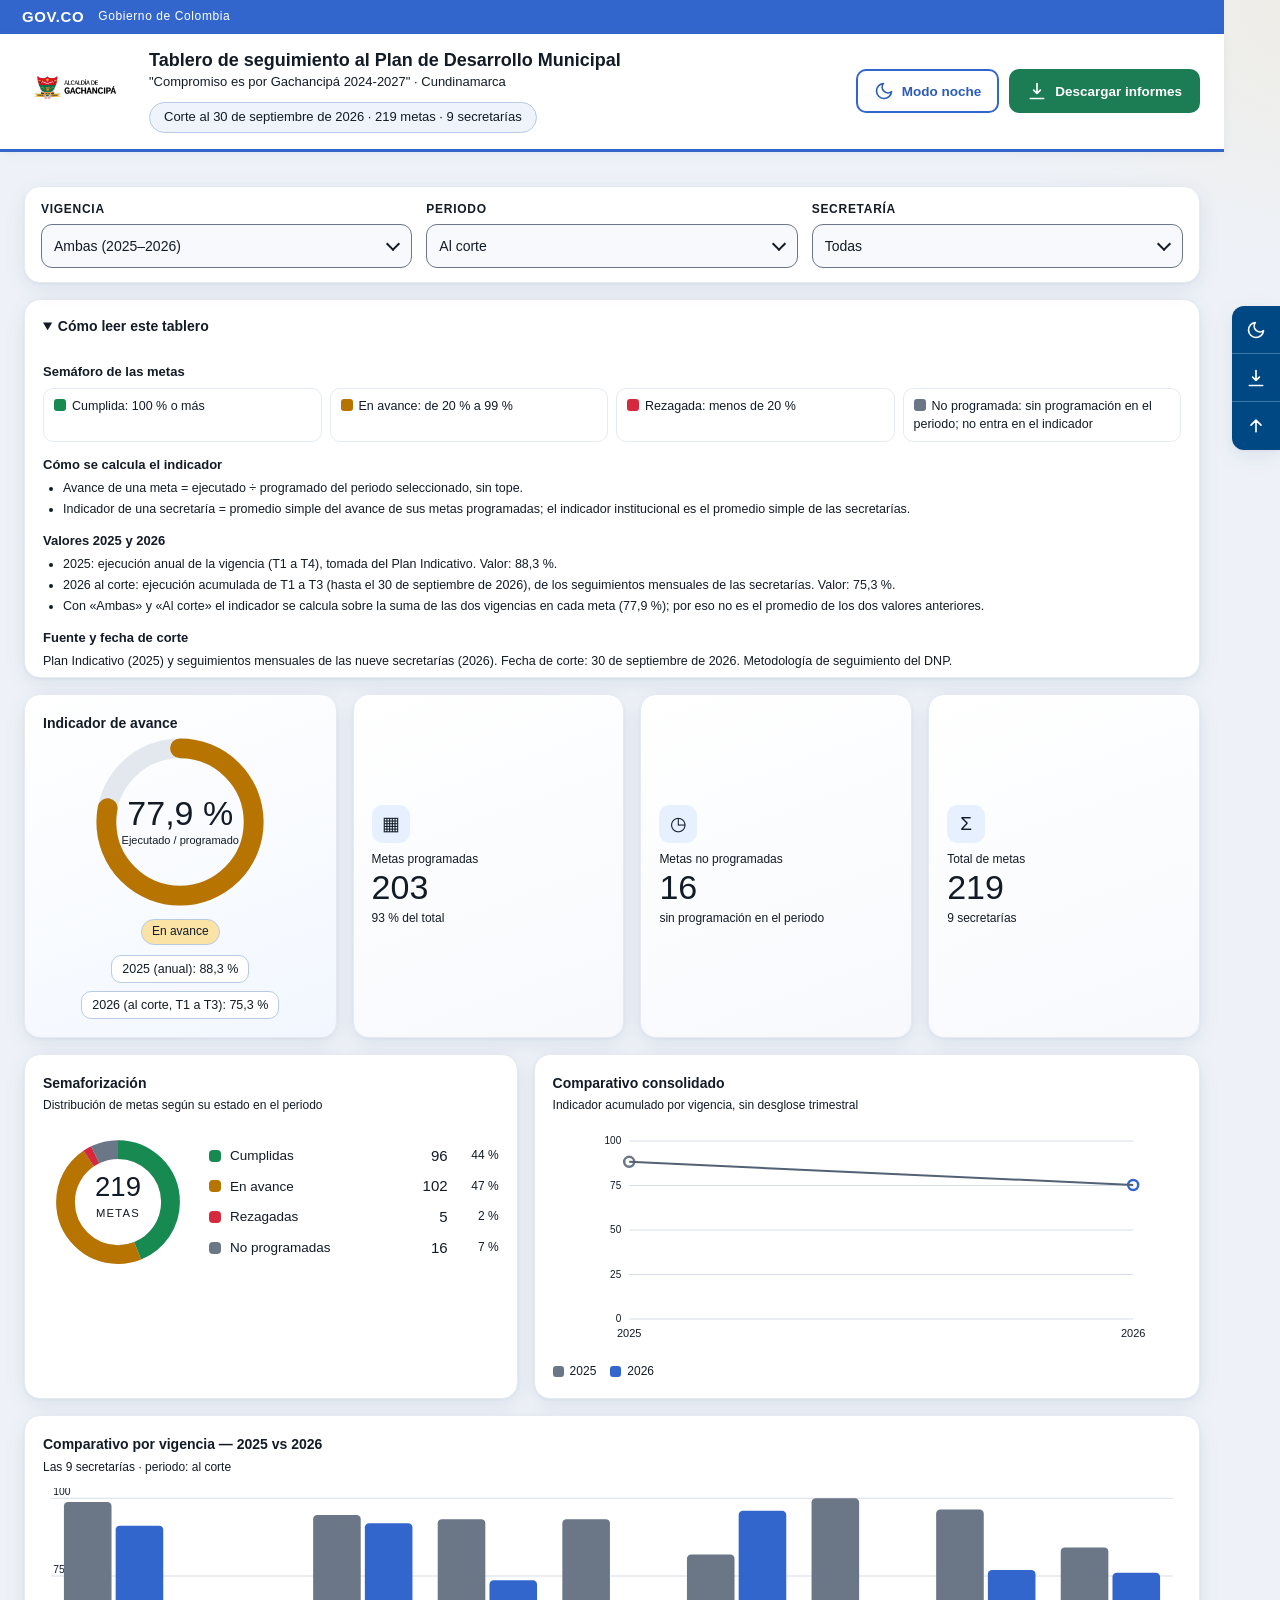
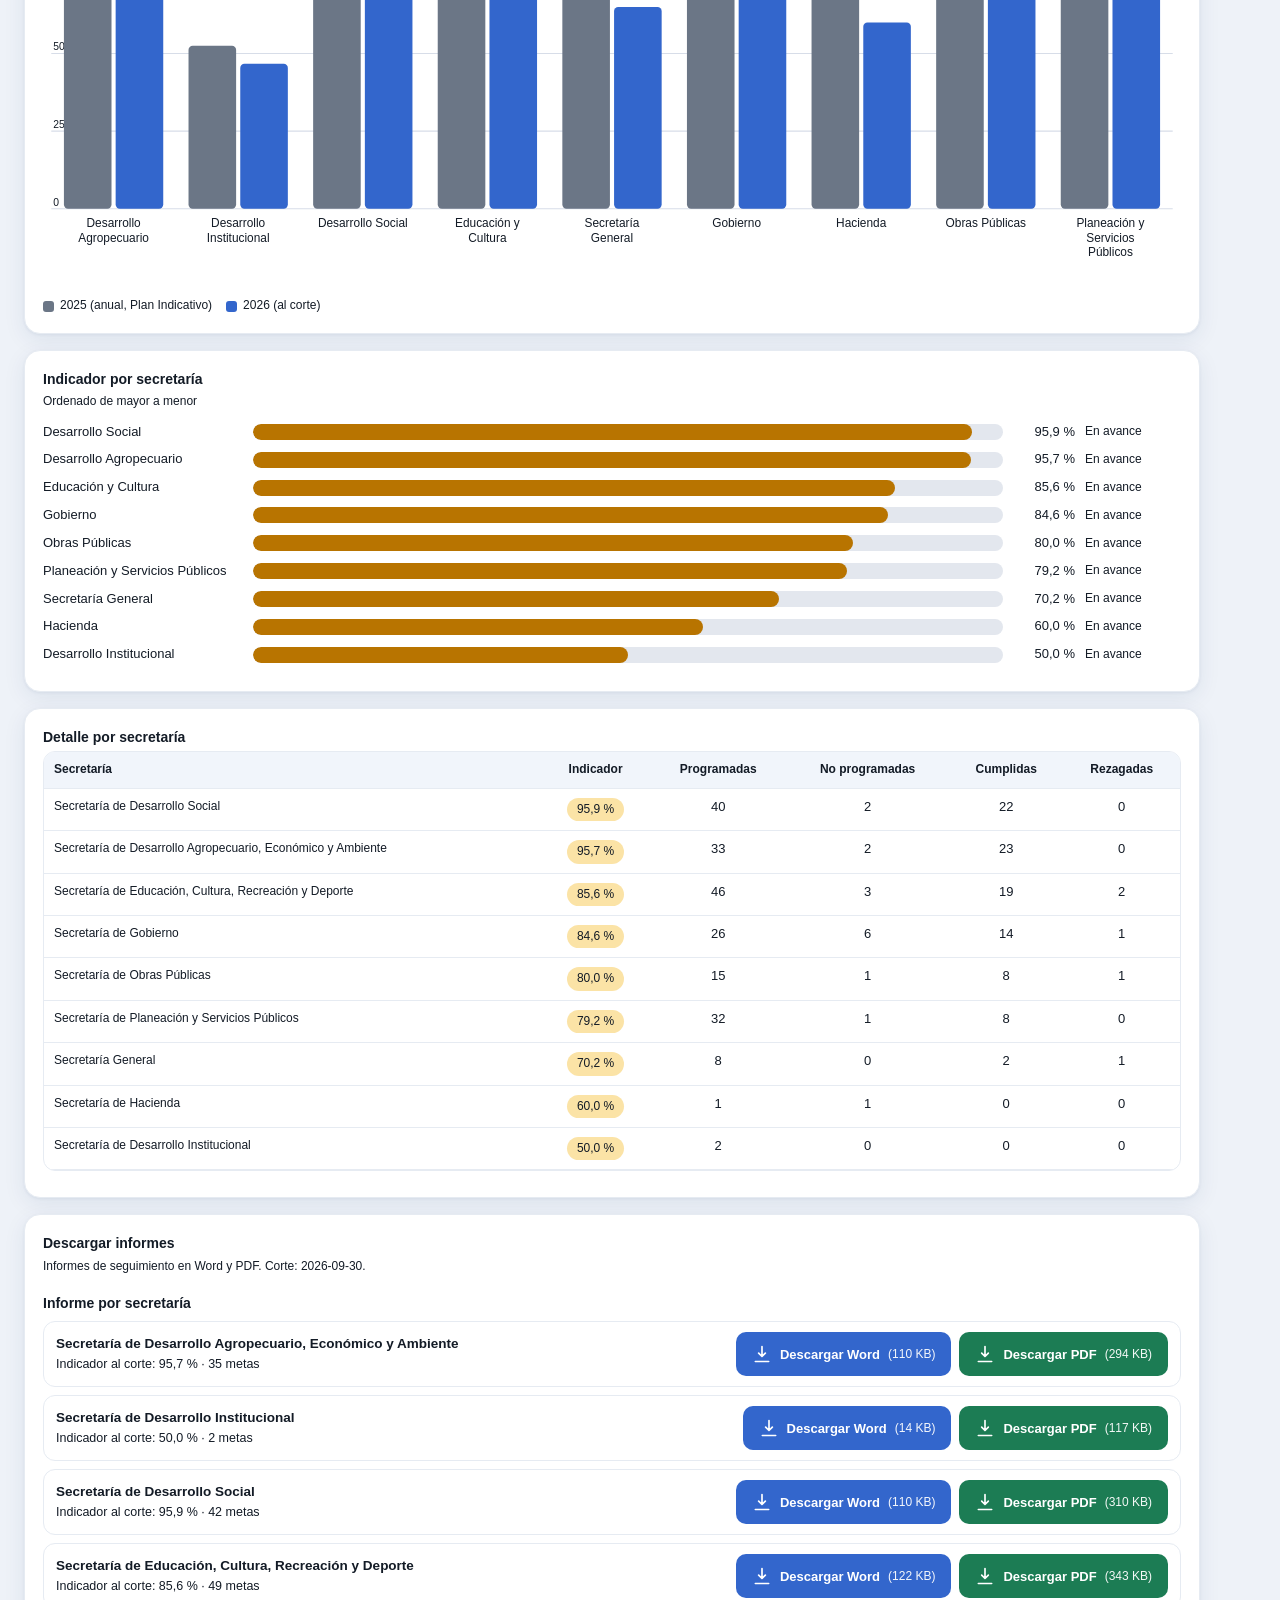
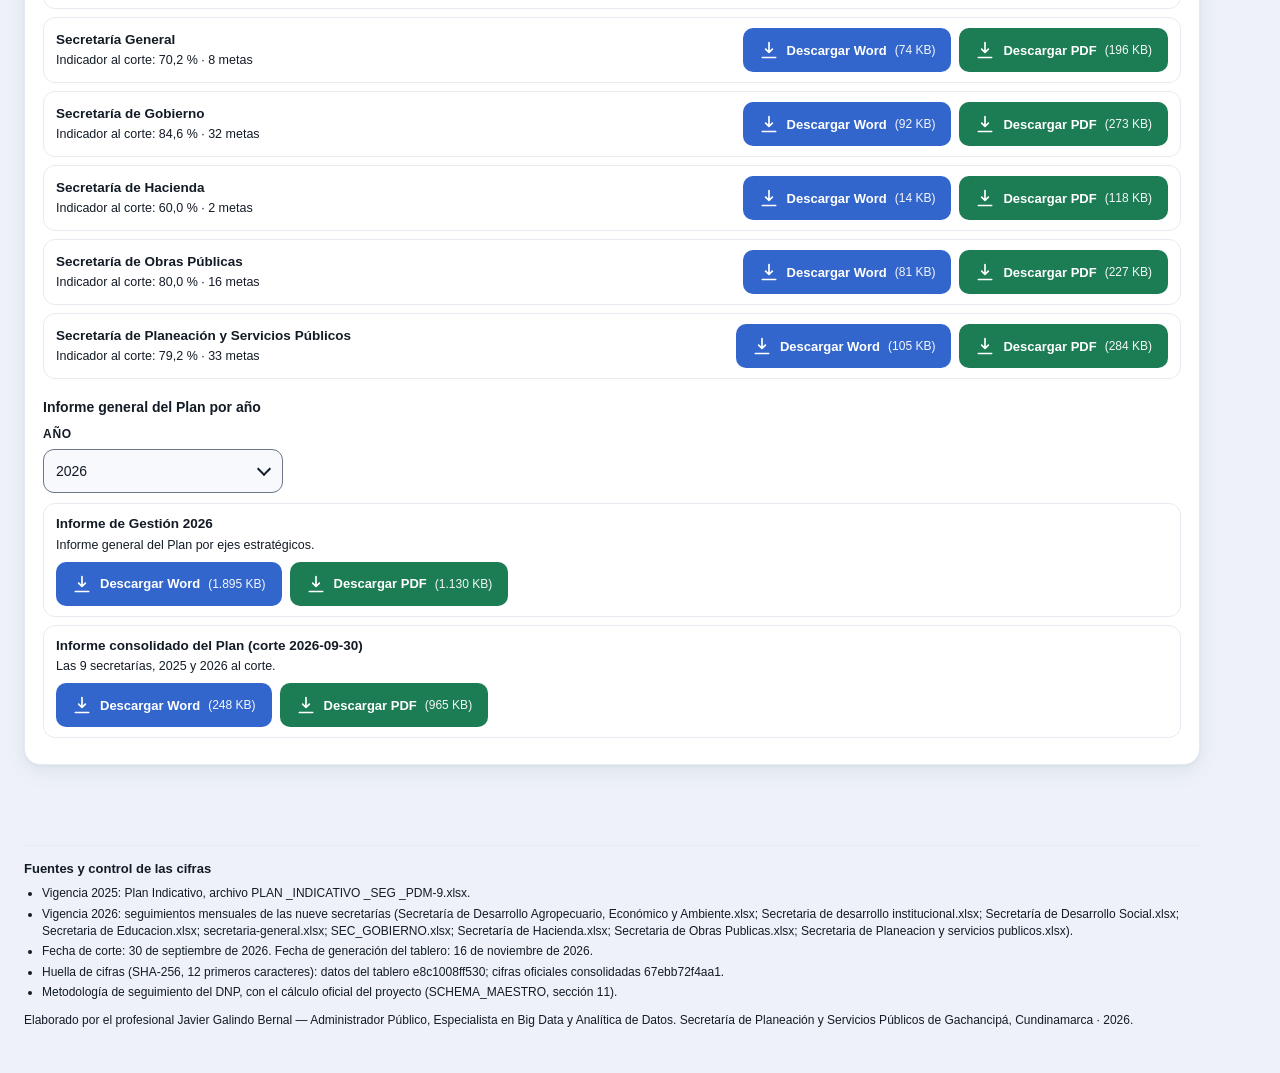
==== index.html @ 3b714e30 "Actualiza tablero PDM al corte 30-sep-2026: modo día/noche, imagen GOV.CO y descarga de informes por" ====
<!doctype html>
<html lang="es">
<head>
<meta charset="utf-8">
<meta name="viewport" content="width=device-width, initial-scale=1">
<title>Tablero de Seguimiento — PDM Gachancipá</title>
<style>
  /* Tokens de color: modo día (por defecto) y modo noche ([data-theme="dark"]).
     Identidad GOV.CO: azul institucional #3366CC, variante #004884, acento verde. */
  :root{
    color-scheme:light;
    --govco:#3366CC; --govco-d:#004884; --govco-dd:#0b224f; --link:#2B5CB8; --focus:#0b224f;
    --f-tit:Montserrat,"Segoe UI",Arial,Helvetica,sans-serif;
    --f-txt:"Work Sans","Segoe UI",Arial,Helvetica,sans-serif;
    /* colores de gráfico y semáforo (>= 3:1 sobre blanco); el texto siempre va en --tinta */
    --verde:#178A52; --amar:#B87400; --rojo:#D6293E; --gris:#6B7686;
    --soft-cumplida:#CDEBDA; --soft-en_avance:#FBE3A6; --soft-rezagada:#F9CDD3; --soft-no_programada:#E3E7EE;
    --tinta:#131b26; --linea:#E6EBF2; --fondo:#eef2f8; --panel:#FFFFFF; --panel2:#f7f9fd;
    --hero-a:#fff; --hero-b:#f2f7ff; --kpi-b:#f7f9fd; --kpi-ic:#e7f0ff;
    --track:#e3e7ee; --grid:#d7dde8; --line2:#536174; --campo-bd:#6B7686;
    --chip-bg:#eef3fc; --chip-bd:#b9c9e8; --th-bg:#f1f5fb; --hover:#f7faff;
    --nota-bg:#fff6e0; --nota-bd:#b87400;
    --glow1:rgba(51,102,204,.10); --glow2:rgba(244,178,35,.10);
    --bar-bg:#3366CC; --bar-fg:#fff; --head-bg:#fff;
    --btn-w-bg:#3366CC; --btn-w-fg:#fff; --btn-p-bg:#1C7C54; --btn-p-fg:#fff;
    --sel-bg:#e7f0ff; --tt-bg:#0b224f; --tt-fg:#fff;
    --sombra:0 6px 22px rgba(19,45,102,.08),0 1px 3px rgba(19,45,102,.06);
  }
  [data-theme="dark"]{
    color-scheme:dark;
    --govco:#7FA8F5; --govco-d:#9DB9F7; --govco-dd:#9DB9F7; --link:#9DB9F7; --focus:#FFD966;
    --verde:#3DBE7E; --amar:#F2B138; --rojo:#FF7A8A; --gris:#9AA7BA;
    --soft-cumplida:#1B5E43; --soft-en_avance:#6B4E0E; --soft-rezagada:#7A2A36; --soft-no_programada:#34445C;
    --tinta:#E8EEF8; --linea:#24406a; --fondo:#0B1F3A; --panel:#102A4C; --panel2:#0d2342;
    --hero-a:#133158; --hero-b:#102A4C; --kpi-b:#0f2748; --kpi-ic:#1b3d6e;
    --track:#2a4570; --grid:#2a4570; --line2:#9AA7BA; --campo-bd:#9AA7BA;
    --chip-bg:#16355f; --chip-bd:#3b5f94; --th-bg:#16355f; --hover:#15325b;
    --nota-bg:#3a2f12; --nota-bd:#F2B138;
    --glow1:rgba(127,168,245,.12); --glow2:rgba(242,177,56,.05);
    --bar-bg:#004884; --bar-fg:#fff; --head-bg:#102A4C;
    --btn-w-bg:#7FA8F5; --btn-w-fg:#0B1F3A; --btn-p-bg:#3DBE7E; --btn-p-fg:#0B1F3A;
    --sel-bg:#1b3d6e; --tt-bg:#E8EEF8; --tt-fg:#0B1F3A;
    --sombra:0 6px 22px rgba(0,0,0,.35),0 1px 3px rgba(0,0,0,.3);
  }
  *{box-sizing:border-box}
  html{scroll-behavior:smooth}
  body{margin:0;font-family:var(--f-txt);
    color:var(--tinta);background:
      radial-gradient(1200px 500px at 10% -10%,var(--glow1),transparent 60%),
      radial-gradient(900px 500px at 110% 0%,var(--glow2),transparent 55%),
      var(--fondo);
    font-size:11pt;line-height:1.45;-webkit-font-smoothing:antialiased}
  @media(min-width:700px){body{padding-right:56px}}
  [hidden]{display:none!important}
  h1,h2,h3,summary,th,.govbar b{font-family:var(--f-tit)}
  a{color:var(--link)}
  :focus-visible{outline:3px solid var(--focus);outline-offset:2px;box-shadow:0 0 0 5px var(--panel)}
  .sr-only{position:absolute;width:1px;height:1px;margin:-1px;padding:0;overflow:hidden;clip:rect(0,0,0,0);white-space:nowrap;border:0}
  .skip{position:absolute;left:8px;top:-60px;background:var(--panel);color:var(--tinta);padding:8px 12px;border-radius:8px;z-index:100;border:2px solid var(--focus)}
  .skip:focus{top:8px}
  .govbar{background:var(--bar-bg);color:var(--bar-fg);font-size:12px;letter-spacing:.05em;padding:6px 22px;display:flex;gap:14px;align-items:center}
  .govbar b{font-weight:700;font-size:15px;letter-spacing:.04em}
  header.masthead{background:linear-gradient(115deg,#0b224f,#123a8c 60%,#3366CC);color:#fff;padding:22px 24px;position:relative;overflow:hidden}
  .masthead .crest{display:flex;align-items:center;gap:16px;position:relative;z-index:1}
  .crest .shield{width:54px;height:62px;flex:0 0 auto}
  .masthead h1{margin:0;font-size:22px;font-weight:700}
  .masthead .sub{margin:3px 0 0;font-size:13px;max-width:760px}
  .masthead .corte{margin-top:11px;font-size:13px;background:rgba(255,255,255,.16);display:inline-block;padding:5px 14px;border-radius:20px;border:1px solid rgba(255,255,255,.4)}
  /* encabezado blanco con escudo oficial */
  header.masthead-w{background:var(--head-bg);border-bottom:3px solid var(--govco);padding:16px 24px;display:flex;align-items:center;gap:20px;flex-wrap:wrap;box-shadow:0 2px 10px rgba(19,45,102,.06)}
  .oficial-logo{height:70px;width:auto;flex:0 0 auto;border-radius:12px}
  [data-theme="dark"] .oficial-logo{background:#fff;padding:5px}
  .mw-txt{min-width:220px;flex:1 1 260px}
  .mw-t{font-size:18px;font-weight:700;color:var(--tinta);line-height:1.2;margin:0}
  .mw-s{font-size:13px;color:var(--tinta);margin-top:2px}
  .corte-l{margin-top:10px;font-size:13px;background:var(--chip-bg);color:var(--tinta);display:inline-block;padding:5px 14px;border-radius:20px;border:1px solid var(--chip-bd)}
  .mw-acc{display:flex;gap:10px;flex-wrap:wrap;align-items:center}
  .hbtn{display:inline-flex;align-items:center;justify-content:center;gap:8px;min-height:44px;min-width:44px;padding:8px 16px;border-radius:10px;font:700 13.5px var(--f-tit);cursor:pointer;text-decoration:none;border:2px solid var(--govco);background:transparent;color:var(--link)}
  .hbtn:hover{background:var(--sel-bg)}
  .hbtn svg,.dl svg,.sbtn svg{width:20px;height:20px;flex:0 0 auto;fill:none;stroke:currentColor;stroke-width:2;stroke-linecap:round;stroke-linejoin:round}
  .hbtn.prim{background:var(--btn-p-bg);border-color:var(--btn-p-bg);color:var(--btn-p-fg)}
  .hbtn.prim:hover{filter:brightness(1.08);background:var(--btn-p-bg)}
  .ic-sun{display:none}
  [data-theme="dark"] .ic-sun{display:block}
  [data-theme="dark"] .ic-moon{display:none}
  /* barra lateral de accesibilidad */
  .sidebar{position:fixed;right:0;top:34%;z-index:60;display:none;flex-direction:column;background:var(--govco-d);border-radius:12px 0 0 12px;overflow:hidden;box-shadow:var(--sombra)}
  [data-theme="dark"] .sidebar{background:#004884;border:1px solid var(--chip-bd);border-right:0}
  @media(min-width:700px){.sidebar{display:flex}}
  .sbtn{display:flex;align-items:center;justify-content:center;width:48px;height:48px;background:transparent;border:0;color:#fff;cursor:pointer;text-decoration:none;border-bottom:1px solid rgba(255,255,255,.25)}
  .sbtn:last-child{border-bottom:0}
  .sbtn:hover{background:rgba(255,255,255,.18)}
  .sbtn:focus-visible{outline:3px solid #FFD966;outline-offset:-4px;box-shadow:none}
  .wrap{max-width:1220px;margin:0 auto;padding:18px 22px 46px}
  .filtros{background:var(--panel);border:1px solid var(--linea);border-radius:16px;padding:14px 16px;margin:16px 0;
    display:grid;grid-template-columns:repeat(auto-fit,minmax(200px,1fr));gap:14px;box-shadow:var(--sombra)}
  @media(min-width:700px){.filtros{position:sticky;top:8px;z-index:20}}
  .filtros label,.infsel label{display:block;font-size:12px;font-weight:700;color:var(--tinta);text-transform:uppercase;letter-spacing:.06em;margin-bottom:6px}
  .selwrap{position:relative}
  .filtros select,.infsel select{width:100%;padding:11px 34px 11px 12px;min-height:44px;border:1.5px solid var(--campo-bd);border-radius:11px;font-size:14px;font-family:inherit;background:var(--panel2);color:var(--tinta);appearance:none;cursor:pointer}
  .filtros select:hover,.infsel select:hover{border-color:var(--govco-d)}
  .selwrap::after{content:"";position:absolute;right:14px;top:50%;width:8px;height:8px;border-right:2px solid var(--tinta);border-bottom:2px solid var(--tinta);transform:translateY(-70%) rotate(45deg);pointer-events:none}
  .note{font-size:12px;color:var(--tinta)}
  .fnote{margin:-4px 0 12px;color:var(--tinta);background:var(--nota-bg);border:1px solid var(--nota-bd);border-radius:10px;padding:8px 12px;font-size:12.5px;display:none}
  .fnote.show{display:block;animation:fade .3s}
  /* cómo leer */
  details.how{background:var(--panel);border:1px solid var(--linea);border-radius:16px;padding:4px 18px;margin:0 0 16px;box-shadow:var(--sombra)}
  details.how summary{cursor:pointer;font-weight:700;padding:12px 0;font-size:14px;list-style-position:inside}
  .how h3{font-size:13px;font-weight:700;margin:14px 0 4px}
  .how p,.how li{font-size:12.5px;margin:3px 0}
  .how ul{margin:4px 0 8px;padding-left:20px}
  .how .rng{display:grid;grid-template-columns:repeat(auto-fit,minmax(220px,1fr));gap:8px;margin:6px 0}
  .how .rng div{border:1px solid var(--linea);border-radius:10px;padding:8px 10px;font-size:12.5px}
  .how .rng i{display:inline-block;width:12px;height:12px;border-radius:3px;margin-right:6px;vertical-align:-1px}
  /* grid */
  .row{display:grid;gap:16px;margin-bottom:16px}
  .r-hero{grid-template-columns:1.15fr 1fr 1fr 1fr}
  .r-2{grid-template-columns:1fr 1.35fr}
  .r-1{grid-template-columns:1fr}
  @media(max-width:900px){.r-hero{grid-template-columns:1fr 1fr}.r-2{grid-template-columns:1fr}}
  @media(max-width:560px){.r-hero{grid-template-columns:1fr}.wrap{padding:14px 16px 36px}}
  .card{background:var(--panel);border:1px solid var(--linea);border-radius:16px;padding:18px;box-shadow:var(--sombra);position:relative;overflow:hidden;min-width:0}
  .card h2{margin:0 0 4px;font-size:14px;font-weight:700;color:var(--tinta)}
  .card .csub{font-size:12px;color:var(--tinta);margin:0 0 12px}
  .hero{display:flex;flex-direction:column;align-items:center;justify-content:center;text-align:center;
    background:linear-gradient(160deg,var(--hero-a),var(--hero-b))}
  .hero .ringwrap{position:relative;width:170px;height:170px}
  .hero .ringval{position:absolute;inset:0;display:flex;flex-direction:column;align-items:center;justify-content:center}
  .hero .ringval span.v{font-size:34px;line-height:1;font-family:var(--f-tit)}
  .hero .ringval small{font-size:11px;color:var(--tinta);margin-top:3px}
  .yy{display:flex;gap:8px;flex-wrap:wrap;justify-content:center;margin-top:10px;font-size:12.5px}
  .yy span{border:1px solid var(--chip-bd);border-radius:10px;padding:4px 10px;background:var(--panel)}
  .kpi{display:flex;flex-direction:column;justify-content:center;min-height:150px;background:linear-gradient(160deg,var(--hero-a),var(--kpi-b))}
  .kpi .ic{width:38px;height:38px;border-radius:11px;display:flex;align-items:center;justify-content:center;margin-bottom:8px;font-size:19px;background:var(--kpi-ic);color:var(--tinta)}
  .kpi .lbl{font-size:12px;color:var(--tinta)}
  .kpi .val{font-size:34px;margin-top:2px;line-height:1;color:var(--tinta);font-family:var(--f-tit)}
  .kpi .hint{font-size:12px;color:var(--tinta);margin-top:6px}
  /* donut */
  .donutwrap{display:flex;gap:16px;align-items:center;flex-wrap:wrap}
  .donutlegend{flex:1;min-width:150px}
  .semrow{display:flex;align-items:center;gap:9px;margin:9px 0;cursor:default}
  .semrow .dot{width:12px;height:12px;border-radius:4px;flex:0 0 auto}
  .semrow .nm{flex:1;font-size:13.5px}
  .semrow .ct{font-size:15px}
  .semrow .pc{font-size:12px;color:var(--tinta);width:42px;text-align:right}
  /* bars */
  .bar{display:grid;grid-template-columns:minmax(120px,200px) 1fr 62px 96px;gap:10px;align-items:center;margin:9px 0;font-size:13px}
  .bar .nm{color:var(--tinta);overflow-wrap:break-word}
  .bar .track{background:var(--track);border-radius:8px;height:16px;overflow:hidden}
  .bar .fill{height:100%;border-radius:8px;width:0;transition:width .7s cubic-bezier(.22,1,.36,1)}
  .bar .pc{text-align:right}
  .bar .est{font-size:12px}
  @media(max-width:560px){.bar{grid-template-columns:1fr 62px;gap:4px 10px}.bar .nm{grid-column:1/-1}.bar .track{grid-column:1}.bar .est{grid-column:1/-1}}
  /* comparativo: SVG en escritorio, barras horizontales en móvil */
  .cmpm{display:none}
  .cmpm .g{margin:12px 0}
  .cmpm .g .nm{font-size:13px;margin-bottom:3px}
  .cmpm .l{display:grid;grid-template-columns:44px 1fr 62px;gap:8px;align-items:center;font-size:12px;margin:3px 0}
  .cmpm .track{background:var(--track);border-radius:8px;height:12px;overflow:hidden}
  .cmpm .fill{height:100%;border-radius:8px}
  .cmpm .pc{text-align:right}
  @media(max-width:560px){#cmp{display:none}.cmpm{display:block}}
  /* table */
  table{width:100%;border-collapse:collapse;font-size:13px}
  caption{text-align:left;padding:6px 10px;font-size:12px}
  th,td{padding:9px 10px;text-align:left;border-bottom:1px solid var(--linea);vertical-align:top;overflow-wrap:break-word}
  th{background:var(--th-bg);font-size:12px;font-weight:700;color:var(--tinta);position:sticky;top:0}
  tr:hover td{background:var(--hover)}
  td.num,th.num{text-align:center}
  .pill{display:inline-block;padding:3px 10px;border-radius:20px;font-size:12px;color:var(--tinta)}
  .tablewrap{max-height:540px;overflow:auto;border:1px solid var(--linea);border-radius:12px}
  .leyenda{display:flex;flex-wrap:wrap;gap:14px;margin-top:10px;font-size:12px;color:var(--tinta)}
  .leyenda span{display:flex;align-items:center;gap:6px}
  .leyenda i{width:11px;height:11px;border-radius:3px;display:inline-block}
  .chip{display:inline-flex;align-items:center;gap:6px;font-size:12px;background:var(--chip-bg);color:var(--tinta);padding:3px 10px;border-radius:20px;border:1px solid var(--chip-bd)}
  /* panel de descarga de informes */
  #informes{scroll-margin-top:110px}
  #informes h3{font-size:14px;margin:18px 0 8px}
  .inf-list{list-style:none;margin:0;padding:0}
  .inf-row{display:flex;flex-wrap:wrap;align-items:center;justify-content:space-between;gap:10px 16px;padding:10px 12px;border:1px solid var(--linea);border-radius:12px;margin:8px 0}
  .inf-row.sel{background:var(--sel-bg);border:2px solid var(--govco);padding:9px 11px}
  .inf-n{flex:1 1 280px;min-width:0}
  .inf-n b{display:block;font-size:13.5px;font-weight:600}
  .inf-n span{font-size:12.5px}
  .inf-btns{display:flex;gap:8px;flex-wrap:wrap}
  .dl{display:inline-flex;align-items:center;justify-content:center;gap:8px;min-height:44px;min-width:44px;padding:8px 14px;border-radius:10px;font:600 13px var(--f-txt);text-decoration:none;border:2px solid transparent;cursor:pointer}
  .dl .kb{font-weight:400;font-size:12px;opacity:.95}
  .dl-w{background:var(--btn-w-bg);color:var(--btn-w-fg)}
  .dl-p{background:var(--btn-p-bg);color:var(--btn-p-fg)}
  a.dl:hover{filter:brightness(1.1)}
  .dl[aria-disabled="true"]{background:transparent;color:var(--tinta);border:2px dashed var(--campo-bd);cursor:not-allowed;opacity:.85}
  .infsel{max-width:240px;margin-bottom:10px}
  .inf-nota{background:var(--nota-bg);border:1px solid var(--nota-bd);border-radius:10px;padding:8px 12px;font-size:12.5px;margin:8px 0}
  .inf-item{padding:10px 12px;border:1px solid var(--linea);border-radius:12px;margin:8px 0}
  .inf-item b{display:block;font-size:13.5px;font-weight:600}
  .inf-item p{margin:2px 0 8px;font-size:12.5px}
  footer{max-width:1220px;margin:0 auto;padding:18px 22px 44px;color:var(--tinta);font-size:12px}
  footer .ft{border-top:1px solid var(--linea);padding-top:14px}
  .ft-t{font-size:13px;font-weight:700;margin:0 0 6px}
  .ft-l{margin:0 0 10px;padding-left:18px}
  .ft-l li{margin:3px 0;overflow-wrap:anywhere}
  .credito{font-size:12px;margin:8px 0 0}
  @keyframes fade{from{opacity:0;transform:translateY(4px)}to{opacity:1;transform:none}}
  .anim{animation:fade .35s ease}
  svg .seg{transition:stroke-dashoffset .8s cubic-bezier(.22,1,.36,1)}
  .tt{position:fixed;pointer-events:none;background:var(--tt-bg);color:var(--tt-fg);font-size:12px;padding:6px 9px;border-radius:8px;opacity:0;transform:translateY(4px);transition:opacity .12s;z-index:50;box-shadow:0 6px 18px rgba(0,0,0,.25)}
  .tt.show{opacity:1;transform:none}
  @media(prefers-reduced-motion:reduce){*{animation:none!important;transition:none!important}html{scroll-behavior:auto}}
</style>
<script>
/* Tema antes de pintar: elección guardada o preferencia del sistema (localStorage opcional). */
(function(){var t=null;try{t=localStorage.getItem('pdm-tema');}catch(e){}
if(t!=='dark'&&t!=='light'){t=(window.matchMedia&&matchMedia('(prefers-color-scheme: dark)').matches)?'dark':'light';}
document.documentElement.setAttribute('data-theme',t);})();
</script>
</head>
<body>
<a class="skip" href="#principal">Ir al contenido</a>
<div class="govbar"><b>GOV.CO</b><span>Gobierno de Colombia</span></div>
<header class="masthead-w"><img class="oficial-logo" src="[data-uri]" alt="Escudo de la Alcaldía de Gachancipá"><div class="mw-txt"><h1 class="mw-t">Tablero de seguimiento al Plan de Desarrollo Municipal</h1><div class="mw-s">"Compromiso es por Gachancipá 2024-2027" · Cundinamarca</div><div class="corte corte-l" id="corteTxt"></div></div><div class="mw-acc"><button type="button" class="hbtn js-theme" aria-pressed="false"><svg class="ic-moon" viewBox="0 0 24 24" aria-hidden="true"><path d="M21 12.8A9 9 0 1 1 11.2 3a7 7 0 0 0 9.8 9.8z"/></svg><svg class="ic-sun" viewBox="0 0 24 24" aria-hidden="true"><circle cx="12" cy="12" r="4"/><path d="M12 2v2M12 20v2M4.9 4.9l1.4 1.4M17.7 17.7l1.4 1.4M2 12h2M20 12h2M4.9 19.1l1.4-1.4M17.7 6.3l1.4-1.4"/></svg><span class="th-lbl">Modo noche</span></button><a class="hbtn prim js-inf" href="#informes"><svg viewBox="0 0 24 24" aria-hidden="true"><path d="M12 3v12m0 0l-4-4m4 4l4-4M4 21h16"/></svg>Descargar informes</a></div></header>
<nav class="sidebar" aria-label="Accesibilidad y accesos rápidos"><button type="button" class="sbtn js-theme" aria-pressed="false" aria-label="Modo noche" title="Modo noche"><svg class="ic-moon" viewBox="0 0 24 24" aria-hidden="true"><path d="M21 12.8A9 9 0 1 1 11.2 3a7 7 0 0 0 9.8 9.8z"/></svg><svg class="ic-sun" viewBox="0 0 24 24" aria-hidden="true"><circle cx="12" cy="12" r="4"/><path d="M12 2v2M12 20v2M4.9 4.9l1.4 1.4M17.7 17.7l1.4 1.4M2 12h2M20 12h2M4.9 19.1l1.4-1.4M17.7 6.3l1.4-1.4"/></svg></button><a class="sbtn js-inf" href="#informes" aria-label="Descargar informes" title="Descargar informes"><svg viewBox="0 0 24 24" aria-hidden="true"><path d="M12 3v12m0 0l-4-4m4 4l4-4M4 21h16"/></svg></a><a class="sbtn" href="#principal" aria-label="Ir al contenido" title="Ir al contenido"><svg viewBox="0 0 24 24" aria-hidden="true"><path d="M12 19V5m0 0l-6 6m6-6l6 6"/></svg></a></nav>

<main class="wrap" id="principal">
  <div class="filtros" role="group" aria-label="Filtros del tablero">
    <div><label for="fAnio">Vigencia</label><div class="selwrap"><select id="fAnio">
      <option value="ambas" selected>Ambas (2025–2026)</option><option value="2025">2025</option><option value="2026">2026</option>
    </select></div></div>
    <div><label for="fPeriodo">Periodo</label><div class="selwrap"><select id="fPeriodo">
      <option value="corte" selected>Al corte</option><option value="anio">Año completo</option>
      <option value="s1">Semestre 1 (T1+T2)</option><option value="s2">Semestre 2 (T3+T4)</option>
      <option value="t1">Trimestre 1 (T1)</option><option value="t2">Trimestre 2 (T2)</option>
      <option value="t3">Trimestre 3 (T3)</option><option value="t4">Trimestre 4 (T4)</option>
    </select></div></div>
    <div><label for="fSec">Secretaría</label><div class="selwrap"><select id="fSec"><option value="-1">Todas</option></select></div></div>
  </div>
  <div class="fnote" id="futuroNote" role="status"></div>

  <details class="how" id="como" open>
    <summary>Cómo leer este tablero</summary>
    <h3>Semáforo de las metas</h3>
    <div class="rng" id="howSem"></div>
    <h3>Cómo se calcula el indicador</h3>
    <ul id="howInd"></ul>
    <h3>Valores 2025 y 2026</h3>
    <ul id="howAnio"></ul>
    <h3>Fuente y fecha de corte</h3>
    <p id="howFuente"></p>
  </details>

  <div class="sr-only" id="liveSum" aria-live="polite"></div>

  <!-- HERO: anillo indicador + KPIs -->
  <section class="row r-hero" aria-label="Indicadores principales">
    <div class="card hero">
      <h2 style="align-self:flex-start">Indicador de avance</h2>
      <div class="ringwrap">
        <svg viewBox="0 0 120 120" width="170" height="170" id="ringSvg" role="img" aria-label="Indicador de avance">
          <circle cx="60" cy="60" r="52" fill="none" stroke="var(--track)" stroke-width="14"/>
          <circle id="ring" class="seg" cx="60" cy="60" r="52" fill="none" stroke="var(--govco)" stroke-width="14"
            stroke-linecap="round" transform="rotate(-90 60 60)" stroke-dasharray="326.7" stroke-dashoffset="326.7"/>
        </svg>
        <div class="ringval" aria-hidden="true"><span class="v" id="ringTxt">—</span><small>Ejecutado / programado</small></div>
      </div>
      <div class="chip" id="heroChip" style="margin-top:12px"></div>
      <div class="yy" id="heroYY"></div>
    </div>
    <div class="card kpi"><div class="ic" aria-hidden="true">▦</div><div class="lbl">Metas programadas</div><div class="val" id="kProg">—</div><div class="hint" id="kProgH"></div></div>
    <div class="card kpi"><div class="ic" aria-hidden="true">◷</div><div class="lbl">Metas no programadas</div><div class="val" id="kNoProg">—</div><div class="hint">sin programación en el periodo</div></div>
    <div class="card kpi"><div class="ic" aria-hidden="true">Σ</div><div class="lbl">Total de metas</div><div class="val" id="kTot">—</div><div class="hint" id="kTotH"></div></div>
  </section>

  <!-- Dona semáforo + comparativo consolidado -->
  <section class="row r-2" aria-label="Semaforización y comparativo consolidado">
    <div class="card">
      <h2>Semaforización</h2><p class="csub">Distribución de metas según su estado en el periodo</p>
      <div class="donutwrap">
        <svg id="donut" viewBox="0 0 120 120" width="150" height="150" style="flex:0 0 auto" role="img" aria-label="Semaforización"></svg>
        <div class="donutlegend" id="semList"></div>
      </div>
    </div>
    <div class="card">
      <h2 id="trendTitle">Comparativo consolidado</h2><p class="csub" id="trendSub"></p>
      <svg id="trend" viewBox="0 0 560 220" width="100%" height="220" preserveAspectRatio="xMidYMid meet" role="img" aria-label="Comparativo consolidado"></svg>
      <div class="leyenda" id="trendLeg"></div>
    </div>
  </section>

  <!-- Comparativo 2025 vs 2026 -->
  <section class="row r-1" aria-label="Comparativo por vigencia">
    <div class="card">
      <h2>Comparativo por vigencia — 2025 vs 2026</h2><p class="csub" id="cmpSub"></p>
      <svg id="cmp" viewBox="0 0 1100 380" width="100%" preserveAspectRatio="xMidYMid meet" role="img" aria-label="Comparativo por vigencia"></svg>
      <div class="cmpm" id="cmpM"></div>
      <div class="leyenda">
        <span><i style="background:var(--gris)"></i>2025 (anual, Plan Indicativo)</span>
        <span><i style="background:var(--govco)"></i>2026 (al corte)</span>
      </div>
    </div>
  </section>

  <!-- Ranking -->
  <section class="row r-1" aria-label="Ranking">
    <div class="card"><h2 id="chartTitle">Indicador por secretaría</h2><p class="csub">Ordenado de mayor a menor</p><div id="chart" role="list"></div></div>
  </section>

  <!-- Tabla -->
  <section class="row r-1" aria-label="Detalle">
    <div class="card"><h2 id="tableTitle">Detalle</h2><div class="tablewrap" tabindex="0" role="region" aria-labelledby="tableTitle"><table id="tabla"></table></div><div class="note" id="tableNote" style="margin-top:8px"></div></div>
  </section>
  <!-- Descarga de informes (se oculta si no hay manifiesto) -->
  <section class="row r-1" id="informes" aria-labelledby="infT" hidden>
    <div class="card">
      <h2 id="infT">Descargar informes</h2>
      <p class="csub" id="infSub"></p>
      <h3 id="infSecT">Informe por secretaría</h3>
      <ul class="inf-list" id="infSec" aria-labelledby="infSecT"></ul>
      <h3 id="infGenT">Informe general del Plan por año</h3>
      <div class="infsel"><label for="fInfAnio">Año</label><div class="selwrap"><select id="fInfAnio"></select></div></div>
      <div id="infGen" aria-live="polite"></div>
    </div>
  </section>
</main>

<div class="tt" id="tt" aria-hidden="true"></div>
<footer><div class="ft"><h2 class="ft-t">Fuentes y control de las cifras</h2><ul class="ft-l"><li>Vigencia 2025: Plan Indicativo, archivo PLAN _INDICATIVO _SEG _PDM-9.xlsx.</li><li>Vigencia 2026: seguimientos mensuales de las nueve secretarías (Secretaría de Desarrollo Agropecuario, Económico y Ambiente.xlsx; Secretaria de desarrollo institucional.xlsx; Secretaría de Desarrollo Social.xlsx; Secretaria de Educacion.xlsx; secretaria-general.xlsx; SEC_GOBIERNO.xlsx; Secretaría de Hacienda.xlsx; Secretaria de Obras Publicas.xlsx; Secretaria de Planeacion y servicios publicos.xlsx).</li><li>Fecha de corte: 30 de septiembre de 2026. Fecha de generación del tablero: 16 de noviembre de 2026.</li><li>Huella de cifras (SHA-256, 12 primeros caracteres): datos del tablero e8c1008ff530; cifras oficiales consolidadas 67ebb72f4aa1.</li><li>Metodología de seguimiento del DNP, con el cálculo oficial del proyecto (SCHEMA_MAESTRO, sección 11).</li></ul><p class="credito">Elaborado por el profesional Javier Galindo Bernal — Administrador Público, Especialista en Big Data y Analítica de Datos. Secretaría de Planeación y Servicios Públicos de Gachancipá, Cundinamarca · 2026.</p></div></footer>

<script>
const DATA = {"corte": "30 de septiembre de 2026", "corte_iso": "2026-09-30", "corte_trim": 3, "mes": "septiembre", "trim_ordinal": "tercer", "vig_actual": 2026, "vig_anterior": 2025, "umbral_rojo": 20.0, "fuente_2025": "PLAN _INDICATIVO _SEG _PDM-9.xlsx", "fuentes_2026": ["Secretaría de Desarrollo Agropecuario, Económico y Ambiente.xlsx", "Secretaria de desarrollo institucional.xlsx", "Secretaría de Desarrollo Social.xlsx", "Secretaria de Educacion.xlsx", "secretaria-general.xlsx", "SEC_GOBIERNO.xlsx", "Secretaría de Hacienda.xlsx", "Secretaria de Obras Publicas.xlsx", "Secretaria de Planeacion y servicios publicos.xlsx"], "generado": "2026-11-16", "huella_datos": "e8c1008ff530", "huella_cifras": "67ebb72f4aa1", "secretarias": ["Secretaría de Desarrollo Agropecuario, Económico y Ambiente", "Secretaría de Desarrollo Institucional", "Secretaría de Desarrollo Social", "Secretaría de Educación, Cultura, Recreación y Deporte", "Secretaría General", "Secretaría de Gobierno", "Secretaría de Hacienda", "Secretaría de Obras Públicas", "Secretaría de Planeación y Servicios Públicos"], "sec_corto": ["Desarrollo Agropecuario", "Desarrollo Institucional", "Desarrollo Social", "Educación y Cultura", "Secretaría General", "Gobierno", "Hacienda", "Obras Públicas", "Planeación y Servicios Públicos"], "metas": [{"s": 0, "c": "109", "m": "Adquirir mínimo 1 predio de interés hídrico implementando acciones complementarias de ley 99 y Ley 2320 de 2023", "y25": [[0.0, 0.0], [0.0, 0.0], [13.0, 13.0], [12.0, 12.0]], "y26": [[25.0, 25.0], [25.0, 25.0], [25.0, 25.0]]}, {"s": 0, "c": "110", "m": "Realizar una campaña al año de reforestacion y concervacion con 500 árboles nativos y/o especies arbóreas en zonas de interés hídrico y ambiental.", "y25": [[0.0, 0.0], [0.0, 0.0], [50.0, 50.0], [50.0, 50.0]], "y26": [[25.0, 25.0], [25.0, 25.0], [25.0, 25.0]]}, {"s": 0, "c": "111", "m": "Ejecutar 5 estrategias de protección de flora y fauna y recursos hídricos", "y25": [[0.0, 0.0], [0.0, 0.0], [45.0, 45.0], [30.0, 30.0]], "y26": [[25.0, 20.0], [25.0, 25.0], [25.0, 25.0]]}, {"s": 0, "c": "112", "m": "Ejecutar 3 proyectos ambientales en el marco de los PROCEDAS Y PRAES anuales", "y25": [[0.0, 0.0], [0.0, 0.0], [66.0, 66.0], [34.0, 34.0]], "y26": [[25.0, 25.0], [25.0, 25.0], [25.0, 25.0]]}, {"s": 0, "c": "113", "m": "Crear y poner en funcionamiento un vivero municipal", "y25": [[0.0, 0.0], [0.0, 0.0], [50.0, 50.0], [50.0, 35.0]], "y26": [[25.0, 20.0], [25.0, 10.0], [25.0, 0.0]]}, {"s": 0, "c": "114", "m": "Promover un proyecto de energías limpias en el municipio", "y25": [[0.0, 0.0], [0.0, 0.0], [25.0, 25.0], [75.0, 75.0]], "y26": [[25.0, 20.0], [25.0, 20.0], [25.0, 0.0]]}, {"s": 0, "c": "116", "m": "Ejecutar 30% de los programas correspondientes al PGIRS en el cuatrenio", "y25": [[0.0, 0.0], [0.0, 0.0], [50.0, 50.0], [50.0, 50.0]], "y26": [[25.0, 25.0], [25.0, 25.0], [25.0, 25.0]]}, {"s": 0, "c": "117", "m": "Apoyar la creación y puesta en funcionamiento de una nueva asociación de recuperadores en el municipio de Gachancipá", "y25": [[0.0, 0.0], [0.0, 0.0], [50.0, 50.0], [50.0, 50.0]], "y26": [[25.0, 25.0], [25.0, 25.0], [25.0, 25.0]]}, {"s": 0, "c": "118", "m": "Crear y poner en funcionamiento un espacio con zonas estructurantes para caninos y felinos", "y25": [[0.0, 0.0], [0.0, 0.0], [50.0, 50.0], [50.0, 50.0]], "y26": [[25.0, 15.0], [25.0, 15.0], [25.0, 10.0]]}, {"s": 0, "c": "119", "m": "Realizar 4 campañas pedagógicas de tenencia responsable de mascotas en el área rural y/o urbana en el año", "y25": [[0.0, 0.0], [0.0, 0.0], [50.0, 50.0], [50.0, 50.0]], "y26": [[25.0, 25.0], [25.0, 25.0], [25.0, 0.0]]}, {"s": 0, "c": "120", "m": "Realizar 3 actividades del programa de bienestar animales al año", "y25": [[0.0, 0.0], [0.0, 0.0], [50.0, 50.0], [50.0, 50.0]], "y26": [[25.0, 25.0], [25.0, 25.0], [25.0, 13.0]]}, {"s": 0, "c": "121", "m": "Atender a 900 animales (Caninos y/o Felinos) con esterilizacion durante el cuatrenio", "y25": [[0.0, 0.0], [0.0, 0.0], [85.0, 85.0], [15.0, 5.0]], "y26": [[25.0, 12.0], [25.0, 12.0], [25.0, 10.0]]}, {"s": 0, "c": "122", "m": "Atender a 800 animales (Caninos y/o Felinos) con vacunación preventiva de enfermedades zoonóticas durante el cuatrenio", "y25": [[0.0, 0.0], [0.0, 0.0], [38.0, 38.0], [62.0, 62.0]], "y26": [[25.0, 25.0], [25.0, 25.0], [25.0, 25.0]]}, {"s": 0, "c": "123", "m": "Desarrollar 6 eventos anuales de comercialización de productos en el municipio", "y25": [[0.0, 0.0], [0.0, 0.0], [90.0, 90.0], [10.0, 10.0]], "y26": [[25.0, 20.0], [25.0, 25.0], [25.0, 25.0]]}, {"s": 0, "c": "125", "m": "Realizar en el año dos Campañas de Gachancipá despierta incentivando el comercio en dos horas más a las establecidas", "y25": [[0.0, 0.0], [0.0, 0.0], [50.0, 50.0], [50.0, 50.0]], "y26": [[0.0, 0.0], [0.0, 0.0], [0.0, 0.0]]}, {"s": 0, "c": "126", "m": "Ejecutar una estrategia que promueva la mejora en las capacidades de negociación y ventas de los comerciantes del municipio, así como de incentivo y reconocimiento a su labor", "y25": [[0.0, 0.0], [0.0, 0.0], [50.0, 50.0], [50.0, 50.0]], "y26": [[25.0, 25.0], [25.0, 25.0], [25.0, 25.0]]}, {"s": 0, "c": "127", "m": "Realizar un programa que garanticen el fortalecimiento tecnico y financiero a los emprendedores del municipio con el fin de ser mas competitivos", "y25": [[0.0, 0.0], [0.0, 0.0], [50.0, 50.0], [50.0, 50.0]], "y26": [[25.0, 25.0], [25.0, 25.0], [25.0, 25.0]]}, {"s": 0, "c": "128", "m": "Actualizar el acuerdo 008 de 2020", "y25": [[0.0, 0.0], [0.0, 0.0], [0.0, 0.0], [0.0, 0.0]], "y26": [[0.0, 0.0], [0.0, 0.0], [0.0, 0.0]]}, {"s": 0, "c": "129", "m": "Ejecutar el 30% de las actividades inmersas en el Plan Decenal de Turismo", "y25": [[0.0, 0.0], [0.0, 0.0], [50.0, 50.0], [50.0, 50.0]], "y26": [[25.0, 25.0], [25.0, 25.0], [25.0, 25.0]]}, {"s": 0, "c": "130", "m": "Elaborar los estudios para la construcción del proyecto del cable aéreo", "y25": [[0.0, 0.0], [0.0, 0.0], [0.0, 0.0], [0.0, 0.0]], "y26": [[25.0, 25.0], [25.0, 25.0], [25.0, 25.0]]}, {"s": 0, "c": "176", "m": "Asistir técnica, operativa y financieramente la activación del sector agropecuario en 20 fanegadas anuales", "y25": [[0.0, 0.0], [0.0, 0.0], [75.0, 75.0], [25.0, 25.0]], "y26": [[25.0, 25.0], [25.0, 25.0], [25.0, 25.0]]}, {"s": 0, "c": "177", "m": "Crear 1 asociación de campesinos o comerciantes en el municipio", "y25": [[0.0, 0.0], [0.0, 0.0], [50.0, 50.0], [50.0, 50.0]], "y26": [[25.0, 25.0], [25.0, 25.0], [25.0, 25.0]]}, {"s": 0, "c": "178", "m": "Generar un programa anual para fortalecer tecnica, operativa y financiara; las asociaciones de campesinos o comerciantes del municipio", "y25": [[0.0, 0.0], [0.0, 0.0], [50.0, 50.0], [50.0, 50.0]], "y26": [[0.0, 0.0], [0.0, 0.0], [0.0, 0.0]]}, {"s": 0, "c": "179", "m": "Presentar 2 proyectos productivos agropecuarios al año a los entes gubernamentales y nacionales que incentiven la producción agropecuaria del municipio.", "y25": [[0.0, 0.0], [0.0, 0.0], [50.0, 50.0], [50.0, 50.0]], "y26": [[25.0, 25.0], [25.0, 25.0], [0.0, 0.0]]}, {"s": 0, "c": "180", "m": "Participar en dos espacios que faciliten la comercialización de productos Gachancipeños en grandes superfices y/o escenearios de comercialización regional o nacional en el año", "y25": [[0.0, 0.0], [0.0, 0.0], [50.0, 50.0], [50.0, 50.0]], "y26": [[25.0, 25.0], [25.0, 25.0], [25.0, 25.0]]}, {"s": 0, "c": "181", "m": "Realizar los estudios y diseños para la construcción de una planta de beneficio animal y/o planta de desposte bovinos, porcinos y ovinocaprinos.", "y25": [[0.0, 0.0], [0.0, 0.0], [0.0, 0.0], [0.0, 0.0]], "y26": [[0.0, 0.0], [0.0, 0.0], [0.0, 0.0]]}, {"s": 0, "c": "182", "m": "Beneficiar 21 campesinos anuales a través del programa de Buenas Prácticas Agrícolas-BPA", "y25": [[0.0, 0.0], [0.0, 0.0], [50.0, 50.0], [50.0, 50.0]], "y26": [[25.0, 25.0], [25.0, 25.0], [25.0, 0.0]]}, {"s": 0, "c": "183", "m": "Beneficiar 21 campesinos anuales a través del programa de Buenas Prácticas Pecuaria -BPP", "y25": [[0.0, 0.0], [0.0, 0.0], [50.0, 50.0], [50.0, 50.0]], "y26": [[25.0, 25.0], [25.0, 25.0], [25.0, 25.0]]}, {"s": 0, "c": "184", "m": "Celebrar dos convenios con instituciones de educación superior de trayectoria departamental y/o nacional para el apoyo al sector agropecuario al año", "y25": [[0.0, 0.0], [0.0, 0.0], [50.0, 50.0], [50.0, 50.0]], "y26": [[25.0, 25.0], [25.0, 25.0], [25.0, 25.0]]}, {"s": 0, "c": "185", "m": "Realizar una capacitacion anual dirigida a los campesinos del municipio para el manejo adecuado de la tierra", "y25": [[0.0, 0.0], [0.0, 0.0], [50.0, 50.0], [50.0, 35.0]], "y26": [[0.0, 0.0], [0.0, 0.0], [0.0, 0.0]]}, {"s": 0, "c": "186", "m": "Realizar 3 acciones estratégicas que busque la apertura de una sucursal bancaria os programas y beneficios de dicha entidad", "y25": [[0.0, 0.0], [0.0, 0.0], [50.0, 50.0], [50.0, 50.0]], "y26": [[25.0, 25.0], [25.0, 25.0], [25.0, 25.0]]}, {"s": 0, "c": "187", "m": "Desarrollar un programa de cultura equina, y una feria de especies mayores y menores en el marco de la semana internacional de la cultura en el municipio.", "y25": [[0.0, 0.0], [0.0, 0.0], [50.0, 50.0], [50.0, 50.0]], "y26": [[0.0, 0.0], [0.0, 0.0], [0.0, 0.0]]}, {"s": 0, "c": "188", "m": "Garantizar el funcionamiento del albergue de fauna temporal durante el cuatrienio", "y25": [[0.0, 0.0], [0.0, 0.0], [50.0, 50.0], [50.0, 50.0]], "y26": [[25.0, 25.0], [25.0, 25.0], [0.0, 25.0]]}, {"s": 0, "c": "210", "m": "Ejecutar una estrategia que permita la implementación y seguimiento al cumplimiento de las Órdenes de Sentencia de Río Bogotá", "y25": [[0.0, 0.0], [0.0, 0.0], [50.0, 50.0], [50.0, 50.0]], "y26": [[25.0, 25.0], [25.0, 25.0], [25.0, 25.0]]}, {"s": 0, "c": "211", "m": "Crear un programa dirigido para el cumplimiento de los Planes de Ordenamiento de Manejo de Cuencas Hidrográficas (POMCAS) en el municipio", "y25": [[0.0, 0.0], [0.0, 0.0], [50.0, 50.0], [50.0, 50.0]], "y26": [[25.0, 25.0], [25.0, 25.0], [25.0, 25.0]]}, {"s": 1, "c": "198", "m": "Incrementar en 20 puntos el Índice de Gestión y Desempeño Institucional (MIPG)", "y25": [[0.0, 0.0], [0.0, 0.0], [50.0, 35.0], [50.0, 25.0]], "y26": [[25.0, 25.0], [25.0, 15.0], [25.0, 0.0]]}, {"s": 1, "c": "199", "m": "Crear la politica de seguridad y privacidad de la informacion en el municipio (Tecnologia de la informacion y las comunicaciones)", "y25": [[0.0, 0.0], [0.0, 0.0], [50.0, 20.0], [50.0, 25.0]], "y26": [[25.0, 15.0], [25.0, 15.0], [25.0, 0.0]]}, {"s": 2, "c": "31", "m": "Mantener al 100% la cobertura con régimen subsidiado de la población en Sisben A, B Y C", "y25": [[0.0, 0.0], [0.0, 0.0], [50.0, 50.0], [50.0, 50.0]], "y26": [[25.0, 25.0], [25.0, 25.0], [25.0, 25.0]]}, {"s": 2, "c": "32", "m": "Implementar al 97% el Plan territorial de Salud, incorporando las politicas sectoriales", "y25": [[0.0, 0.0], [0.0, 0.0], [50.0, 50.0], [50.0, 50.0]], "y26": [[25.0, 25.0], [25.0, 25.0], [25.0, 15.0]]}, {"s": 2, "c": "33", "m": "Atender mínimo 2000 personas a través de los planes operativos en salud dirigidos a una atención de calidad a la comunidad", "y25": [[0.0, 0.0], [0.0, 0.0], [50.0, 50.0], [50.0, 50.0]], "y26": [[25.0, 25.0], [25.0, 25.0], [25.0, 25.0]]}, {"s": 2, "c": "34", "m": "Ejecutar un plan de mejoramiento en la prestación del servicio en salud y atención a la comunidad de Gachancipá", "y25": [[0.0, 0.0], [0.0, 0.0], [50.0, 50.0], [50.0, 50.0]], "y26": [[25.0, 25.0], [25.0, 25.0], [25.0, 15.0]]}, {"s": 2, "c": "36", "m": "Atender al 100% de los nacidos vivos durante los tres primeros meses, para fortalecer la estrategia de lactancia materna en el municipio.", "y25": [[0.0, 0.0], [0.0, 0.0], [50.0, 50.0], [50.0, 50.0]], "y26": [[25.0, 25.0], [25.0, 25.0], [25.0, 25.0]]}, {"s": 2, "c": "37", "m": "Establecer un programa anual de salud sexual y reproductiva en el municipio durante el cuatrenio", "y25": [[0.0, 0.0], [0.0, 0.0], [50.0, 50.0], [50.0, 50.0]], "y26": [[25.0, 25.0], [25.0, 25.0], [25.0, 25.0]]}, {"s": 2, "c": "38", "m": "Mantener en 0 la tasa de mortalidad materna en el municipio", "y25": [[0.0, 0.0], [0.0, 0.0], [50.0, 50.0], [50.0, 50.0]], "y26": [[25.0, 25.0], [25.0, 25.0], [25.0, 25.0]]}, {"s": 2, "c": "39", "m": "Establecer un programa para el mejoramiento de la salud mental en el municipio.", "y25": [[0.0, 0.0], [0.0, 0.0], [50.0, 50.0], [50.0, 50.0]], "y26": [[25.0, 25.0], [25.0, 25.0], [25.0, 25.0]]}, {"s": 2, "c": "40", "m": "Adquirir y/o dotar un vehículo que permita el transporte a las personas de escasos recursos que necesitan apoyo médico", "y25": [[0.0, 0.0], [0.0, 0.0], [0.0, 0.0], [0.0, 0.0]], "y26": [[0.0, 0.0], [0.0, 0.0], [0.0, 0.0]]}, {"s": 2, "c": "41", "m": "Alcanzar coberturas del 97% del programa ampliado de inmunización anual", "y25": [[0.0, 0.0], [0.0, 0.0], [0.5, 0.5], [50.0, 50.0]], "y26": [[25.0, 25.0], [25.0, 25.0], [25.0, 25.0]]}, {"s": 2, "c": "42", "m": "Implementar 4 acciones desde modelo de ciudades entornos y ruralidades saludables y sostenibles (CERSS), en el municipio de Gachancipa.", "y25": [[0.0, 0.0], [0.0, 0.0], [50.0, 50.0], [50.0, 50.0]], "y26": [[25.0, 25.0], [25.0, 25.0], [25.0, 25.0]]}, {"s": 2, "c": "43", "m": "Realizar 450 visitas de seguimiento y sensibilización sobre trabajo formal a trabajadores informales", "y25": [[0.0, 0.0], [0.0, 0.0], [50.0, 50.0], [50.0, 50.0]], "y26": [[25.0, 25.0], [25.0, 25.0], [25.0, 25.0]]}, {"s": 2, "c": "44", "m": "Implementar un programa de seguimiento a los vendedores ambulantes en estado de informalidad para el cumplimiento de los estandares minimos de seguridad en salud publica", "y25": [[0.0, 0.0], [0.0, 0.0], [50.0, 50.0], [50.0, 50.0]], "y26": [[25.0, 25.0], [25.0, 25.0], [25.0, 25.0]]}, {"s": 2, "c": "45", "m": "Garantizar la seguridad alimentaria en 2000 raciones (Comedor) para adultos mayores en estado de abandono por año", "y25": [[0.0, 0.0], [0.0, 0.0], [50.0, 50.0], [50.0, 40.0]], "y26": [[25.0, 25.0], [25.0, 25.0], [25.0, 25.0]]}, {"s": 2, "c": "46", "m": "Garantizar la entrega de 1800 apoyos nutricionales para el adulto mayor por año.", "y25": [[0.0, 0.0], [0.0, 0.0], [50.0, 50.0], [50.0, 25.0]], "y26": [[25.0, 25.0], [25.0, 25.0], [25.0, 10.0]]}, {"s": 2, "c": "47", "m": "Crear la escuela de responsabilidad con el adulto mayor, brindando apoyo a los adultos mayores vulnerables.", "y25": [[0.0, 0.0], [0.0, 0.0], [50.0, 50.0], [50.0, 50.0]], "y26": [[25.0, 25.0], [25.0, 25.0], [25.0, 10.0]]}, {"s": 2, "c": "48", "m": "Diseñar y formular la política pública de envejecimiento y vejez en el municipio", "y25": [[0.0, 0.0], [0.0, 0.0], [0.0, 0.0], [0.0, 0.0]], "y26": [[0.0, 0.0], [0.0, 0.0], [0.0, 0.0]]}, {"s": 2, "c": "49", "m": "Realizar 3 procesos de dotación al Centro Día con elementos para el desarrollo de proyectos productivos, actividades lúdico recreativas y material terapéutico", "y25": [[0.0, 0.0], [0.0, 0.0], [50.0, 50.0], [50.0, 50.0]], "y26": [[25.0, 25.0], [25.0, 25.0], [0.0, 0.0]]}, {"s": 2, "c": "50", "m": "Garantizar a mínimo 400 adultos mayores la atención integral a través de los servicios del Centro Día del Municipio", "y25": [[0.0, 0.0], [0.0, 0.0], [50.0, 50.0], [50.0, 50.0]], "y26": [[25.0, 25.0], [25.0, 25.0], [25.0, 15.0]]}, {"s": 2, "c": "51", "m": "Beneficiar minimo a 400 adultos mayores con la entrega de una sudadera en el cuatrenio del programa Centro Día del Municipio", "y25": [[0.0, 0.0], [0.0, 0.0], [50.0, 50.0], [50.0, 0.0]], "y26": [[25.0, 25.0], [25.0, 25.0], [25.0, 25.0]]}, {"s": 2, "c": "52", "m": "Garantizar una salida ludico recreativa anual a los usuarios que cumplan con los requisitos del programa Centro Dia del Municipio", "y25": [[0.0, 0.0], [0.0, 0.0], [50.0, 50.0], [50.0, 0.0]], "y26": [[0.0, 0.0], [0.0, 0.0], [50.0, 50.0]]}, {"s": 2, "c": "53", "m": "Crear un programa en el cuatrenio de apoyo, psicológico y ocupacional para los adultos mayores del municipio", "y25": [[0.0, 0.0], [0.0, 0.0], [50.0, 50.0], [50.0, 50.0]], "y26": [[25.0, 25.0], [25.0, 25.0], [25.0, 0.0]]}, {"s": 2, "c": "54", "m": "Implementar al 100% el programa en el cuatrenio de apoyo, psicológico y ocupacional para los adultos mayores del municipio", "y25": [[0.0, 0.0], [0.0, 0.0], [50.0, 50.0], [50.0, 50.0]], "y26": [[25.0, 25.0], [25.0, 25.0], [25.0, 10.0]]}, {"s": 2, "c": "55", "m": "Ejecutar el 35% en el cuatrenio la política pública de mujer y equidad de género", "y25": [[0.0, 0.0], [0.0, 0.0], [50.0, 50.0], [50.0, 10.0]], "y26": [[25.0, 25.0], [25.0, 25.0], [25.0, 15.0]]}, {"s": 2, "c": "56", "m": "Celebrar el día de la diversidad sexual y de género una vez por año", "y25": [[0.0, 0.0], [0.0, 0.0], [50.0, 50.0], [50.0, 50.0]], "y26": [[0.0, 0.0], [0.0, 0.0], [100.0, 100.0]]}, {"s": 2, "c": "57", "m": "Atender a 2368 mujeres a través de los servicios ofertados en la Casa de la Mujer durante el cuatrenio", "y25": [[0.0, 0.0], [0.0, 0.0], [50.0, 50.0], [50.0, 30.0]], "y26": [[25.0, 25.0], [25.0, 25.0], [25.0, 10.0]]}, {"s": 2, "c": "58", "m": "Ejecutar 4 procesos en el cuatrenio que garanticen el adecuado funcionamiento y desarrollo del Consejo Consultivo de Mujeres CCM", "y25": [[0.0, 0.0], [0.0, 0.0], [50.0, 50.0], [50.0, 50.0]], "y26": [[25.0, 25.0], [25.0, 25.0], [25.0, 25.0]]}, {"s": 2, "c": "60", "m": "Beneficiar mínimo a 1500 mujeres rurales del municipio con la celebración del día de la mujer rural en el cuatrenio", "y25": [[0.0, 0.0], [0.0, 0.0], [50.0, 50.0], [50.0, 50.0]], "y26": [[0.0, 0.0], [100.0, 100.0], [0.0, 0.0]]}, {"s": 2, "c": "62", "m": "Garantizar al 100% el funcionamiento de los CDI o los HCB y medio educativo familiar", "y25": [[0.0, 0.0], [0.0, 0.0], [50.0, 50.0], [50.0, 50.0]], "y26": [[25.0, 25.0], [25.0, 25.0], [25.0, 10.0]]}, {"s": 2, "c": "63", "m": "Garantizar los espacios físicos durante el cuatrenio, para la atención de la población NNA a través de los servicios de ludoteca y centro de lectura buscando el aprovechamiento del tiempo libre", "y25": [[0.0, 0.0], [0.0, 0.0], [50.0, 50.0], [50.0, 50.0]], "y26": [[25.0, 25.0], [25.0, 25.0], [25.0, 10.0]]}, {"s": 2, "c": "65", "m": "Beneficiar anualmente a 600 jóvenes con el fortalecimiento de los programas y servicios prestados en la casa de la juventud", "y25": [[0.0, 0.0], [0.0, 0.0], [50.0, 50.0], [50.0, 50.0]], "y26": [[25.0, 25.0], [25.0, 25.0], [25.0, 10.0]]}, {"s": 2, "c": "66", "m": "Desarrollar anualmente la conmemoracion de la semana de la Juventud", "y25": [[0.0, 0.0], [0.0, 0.0], [50.0, 50.0], [50.0, 50.0]], "y26": [[0.0, 0.0], [0.0, 0.0], [100.0, 100.0]]}, {"s": 2, "c": "67", "m": "Ejecutar el programa durante el cuatrenio, de atención a adolescentes que se encuentran inmersos en el consumo de sustancias psicoactivas", "y25": [[0.0, 0.0], [0.0, 0.0], [50.0, 50.0], [50.0, 50.0]], "y26": [[25.0, 25.0], [25.0, 25.0], [25.0, 10.0]]}, {"s": 2, "c": "69", "m": "Beneficiar durante el cuatrenio a 200 niñas adolescentes con acciones de proyecto de vida, autocuidado, manejo de emociones, prevención de violencia y celebración de sus 15 años", "y25": [[0.0, 0.0], [0.0, 0.0], [50.0, 50.0], [50.0, 30.0]], "y26": [[0.0, 0.0], [0.0, 0.0], [100.0, 65.0]]}, {"s": 2, "c": "70", "m": "Atender al año el 85% de las Personas con Discapacidad y/o necesidades educativas especiales mediante el programa de discapacidad", "y25": [[0.0, 0.0], [0.0, 0.0], [50.0, 50.0], [50.0, 50.0]], "y26": [[25.0, 25.0], [25.0, 25.0], [25.0, 25.0]]}, {"s": 2, "c": "71", "m": "Garantizar la entrega de 600 apoyos nutricionales para las personas con discapacidad por año.", "y25": [[0.0, 0.0], [0.0, 0.0], [50.0, 50.0], [50.0, 50.0]], "y26": [[25.0, 25.0], [25.0, 25.0], [25.0, 25.0]]}, {"s": 2, "c": "72", "m": "Beneficiar minimo a 20 personas con discapacidad con la entrega de una sudadera en el cuatrenio del programa somos capaces", "y25": [[0.0, 0.0], [0.0, 0.0], [50.0, 50.0], [50.0, 50.0]], "y26": [[25.0, 25.0], [25.0, 25.0], [25.0, 25.0]]}, {"s": 2, "c": "73", "m": "Garantizar una salida ludico recreativa en el marco de la celebracion del dia blanco a los usuarios que cumplan con los requisitos del programa de discapacidad anualmente", "y25": [[0.0, 0.0], [0.0, 0.0], [50.0, 50.0], [50.0, 50.0]], "y26": [[0.0, 0.0], [0.0, 0.0], [0.0, 100.0]]}, {"s": 2, "c": "75", "m": "Realizar 3 procesos de dotación al Centro de Vida Sensorial con elementos para el desarrollo de proyectos productivos, actividades lúdico recreativas y material terapéutico", "y25": [[0.0, 0.0], [0.0, 0.0], [50.0, 50.0], [50.0, 50.0]], "y26": [[25.0, 25.0], [25.0, 15.0], [25.0, 13.0]]}, {"s": 2, "c": "76", "m": "Caracterizar anualmente al 100% de los cuidadores según Ley 2297 de 2023 y la Res. 2646 del 2024, mediante acciones de formación y capacitación", "y25": [[0.0, 0.0], [0.0, 0.0], [50.0, 50.0], [50.0, 50.0]], "y26": [[25.0, 25.0], [25.0, 25.0], [25.0, 25.0]]}, {"s": 2, "c": "77", "m": "Desarrollar 2 estrategias para la atencion de los cuidadores caracterizados según Ley 2297 de 2023 y la resolucion 2646 del 2024 en el año", "y25": [[0.0, 0.0], [0.0, 0.0], [50.0, 50.0], [50.0, 50.0]], "y26": [[25.0, 25.0], [25.0, 25.0], [25.0, 25.0]]}, {"s": 2, "c": "78", "m": "Contratar anualmente a un equipo profesional para la atención de las personas con discapacidad.", "y25": [[0.0, 0.0], [0.0, 0.0], [50.0, 50.0], [50.0, 50.0]], "y26": [[25.0, 25.0], [25.0, 25.0], [25.0, 25.0]]}, {"s": 3, "c": "14", "m": "Realizar 4 cuatro procesos de acompañamiento y asistencia técnica a la IED en la ejecución de los recursos SGP calidad y gratuidad educativa", "y25": [[0.0, 0.0], [0.0, 0.0], [50.0, 50.0], [50.0, 50.0]], "y26": [[25.0, 25.0], [25.0, 25.0], [25.0, 10.0]]}, {"s": 3, "c": "15", "m": "Ejecutar cuatro (04) procesos de mantenimiento y/o mejoramiento a las sedes educativas de la IED Carlos Garavito Acosta", "y25": [[0.0, 0.0], [0.0, 0.0], [50.0, 50.0], [50.0, 50.0]], "y26": [[25.0, 25.0], [25.0, 25.0], [25.0, 10.0]]}, {"s": 3, "c": "16", "m": "Realizar TRES (03) procesos de dotación de mobiliario, elementos tecnológicos y/o material pedagógico para la IED Presbítero Carlos Garavito Acosta", "y25": [[0.0, 0.0], [0.0, 0.0], [50.0, 50.0], [50.0, 50.0]], "y26": [[25.0, 20.0], [25.0, 20.0], [25.0, 15.0]]}, {"s": 3, "c": "17", "m": "Realizar los estudios y diseños que permitan a mediano plazo construcción de una nueva sede educativa", "y25": [[0.0, 0.0], [0.0, 0.0], [0.0, 0.0], [0.0, 0.0]], "y26": [[25.0, 5.0], [25.0, 5.0], [25.0, 0.0]]}, {"s": 3, "c": "18", "m": "Beneficiar mínimo a 490 estudiantes en el año con el servicio de transporte escolar", "y25": [[0.0, 0.0], [0.0, 0.0], [50.0, 50.0], [50.0, 50.0]], "y26": [[100.0, 100.0], [0.0, 0.0], [0.0, 0.0]]}, {"s": 3, "c": "19", "m": "Beneficiar al 100% de los estudiantes de la IED a través del PAE al año", "y25": [[0.0, 0.0], [0.0, 0.0], [50.0, 50.0], [50.0, 50.0]], "y26": [[100.0, 100.0], [0.0, 0.0], [0.0, 0.0]]}, {"s": 3, "c": "20", "m": "Realizar cuatro (04) procesos de entrega de Kits escolares para las instituciones educativas publicas del municipio", "y25": [[0.0, 0.0], [0.0, 0.0], [50.0, 50.0], [50.0, 50.0]], "y26": [[100.0, 100.0], [0.0, 0.0], [0.0, 0.0]]}, {"s": 3, "c": "21", "m": "Crear e implementar una estrategia dirigida al uso y apropiación de las TIC, por año", "y25": [[0.0, 0.0], [0.0, 0.0], [50.0, 50.0], [50.0, 50.0]], "y26": [[25.0, 25.0], [25.0, 20.0], [25.0, 15.0]]}, {"s": 3, "c": "22", "m": "Beneficiar a 1132 NNAJ a través del fortalecimiento de una segunda lengua", "y25": [[0.0, 0.0], [0.0, 0.0], [50.0, 50.0], [50.0, 50.0]], "y26": [[25.0, 25.0], [25.0, 20.0], [25.0, 0.0]]}, {"s": 3, "c": "23", "m": "Desarrollar una estrategia de Escuela de Padres para el fortalecimiento de la corresponsabilidad parental en la formación de NNAJ del municipio", "y25": [[0.0, 0.0], [0.0, 0.0], [50.0, 50.0], [50.0, 50.0]], "y26": [[25.0, 25.0], [25.0, 25.0], [25.0, 25.0]]}, {"s": 3, "c": "24", "m": "Beneficiar al 100% de los estudiantes de grado 11 de la IED publicas a través de la preparación para la presentación de las pruebas Saber", "y25": [[0.0, 0.0], [0.0, 0.0], [50.0, 50.0], [50.0, 50.0]], "y26": [[33.0, 33.0], [33.0, 33.0], [33.0, 34.0]]}, {"s": 3, "c": "25", "m": "Implementar dos mecanismos de fortalecimiento y reconocimiento a la labor docente (Foro educativo y día del maestro)", "y25": [[0.0, 0.0], [0.0, 0.0], [50.0, 50.0], [50.0, 50.0]], "y26": [[0.0, 0.0], [100.0, 100.0], [0.0, 0.0]]}, {"s": 3, "c": "26", "m": "Beneficiar a 20 estudiantes en el cuatrenio del grado once de la institución educativa pública del municipio, que tengan excelencia académica", "y25": [[0.0, 0.0], [0.0, 0.0], [50.0, 50.0], [50.0, 50.0]], "y26": [[0.0, 0.0], [0.0, 0.0], [0.0, 100.0]]}, {"s": 3, "c": "27", "m": "Ejecutar como minimo los 200 SMMLV establecidos en el acuerdo municipal N° 007 del 2020, al año, que beneficien a los estudiantes que hacen parte del fondo de educacion superior - FES", "y25": [[0.0, 0.0], [0.0, 0.0], [50.0, 50.0], [50.0, 49.0]], "y26": [[25.0, 25.0], [25.0, 25.0], [25.0, 5.0]]}, {"s": 3, "c": "28", "m": "Garantizar el funcionamiento y operación de la instalación para el desarrollo de programas de formación técnica", "y25": [[0.0, 0.0], [0.0, 0.0], [0.0, 0.0], [0.0, 0.0]], "y26": [[25.0, 20.0], [25.0, 10.0], [25.0, 0.0]]}, {"s": 3, "c": "29", "m": "Realizar mínimo 20 convenios con instituciones de educación superior que permitan el acceso a la formación por parte de la población del municipio", "y25": [[0.0, 0.0], [0.0, 0.0], [50.0, 50.0], [50.0, 50.0]], "y26": [[25.0, 25.0], [25.0, 5.0], [25.0, 5.0]]}, {"s": 3, "c": "30", "m": "Garantizar una sede satélite universitaria para programas de educación superior en el municipio", "y25": [[0.0, 0.0], [0.0, 0.0], [50.0, 30.0], [50.0, 20.0]], "y26": [[25.0, 25.0], [25.0, 15.0], [0.0, 0.0]]}, {"s": 3, "c": "64", "m": "Aumentar en un 10% en el cuatrenio la participación de los NNA en programas deportivos y culturales del municipio", "y25": [[0.0, 0.0], [0.0, 0.0], [50.0, 50.0], [50.0, 50.0]], "y26": [[25.0, 25.0], [25.0, 0.0], [25.0, 0.0]]}, {"s": 3, "c": "68", "m": "Crear e implementar una estrategia al año de escolarización para los menores que no asisten a las instituciones educativas", "y25": [[0.0, 0.0], [0.0, 0.0], [50.0, 50.0], [50.0, 50.0]], "y26": [[0.0, 0.0], [33.0, 0.0], [33.0, 0.0]]}, {"s": 3, "c": "74", "m": "Crear e implementar una estrategia anual que permita la vinculación de las personas en condición de discapacidad al sistema educativo", "y25": [[0.0, 0.0], [0.0, 0.0], [50.0, 50.0], [50.0, 50.0]], "y26": [[25.0, 20.0], [25.0, 0.0], [0.0, 0.0]]}, {"s": 3, "c": "79", "m": "Beneficiar mínimo a 600 personas de manera anual a través de los procesos de formación artística y cultural del municipio", "y25": [[0.0, 0.0], [0.0, 0.0], [50.0, 50.0], [50.0, 50.0]], "y26": [[25.0, 25.0], [25.0, 25.0], [25.0, 25.0]]}, {"s": 3, "c": "80", "m": "Formular el Plan Decenal de cultural a través del estatuto cultural", "y25": [[0.0, 0.0], [0.0, 0.0], [0.0, 0.0], [0.0, 0.0]], "y26": [[0.0, 0.0], [0.0, 0.0], [0.0, 0.0]]}, {"s": 3, "c": "81", "m": "Implementar en un 20% el Plan Decenal de cultura junto con las disposiciones del estatuto cultural.", "y25": [[0.0, 0.0], [0.0, 0.0], [0.0, 0.0], [0.0, 0.0]], "y26": [[0.0, 0.0], [0.0, 0.0], [0.0, 0.0]]}, {"s": 3, "c": "82", "m": "Incrementar a 52000 el número de accesos a servicios bibliotecarios en el cuatrenio", "y25": [[0.0, 0.0], [0.0, 0.0], [50.0, 50.0], [50.0, 50.0]], "y26": [[25.0, 25.0], [25.0, 25.0], [25.0, 25.0]]}, {"s": 3, "c": "83", "m": "Generar un mecanismo de reconocimiento mediante acuerdo municipal a la mejor escuela cultural del municipio, buscando sostenibilidad mediante acuerdo municipal.", "y25": [[0.0, 0.0], [0.0, 0.0], [50.0, 50.0], [50.0, 50.0]], "y26": [[0.0, 0.0], [0.0, 0.0], [0.0, 0.0]]}, {"s": 3, "c": "84", "m": "Garantizar anualmente el desarrollo de la semana cultural internacional del municipio.", "y25": [[0.0, 0.0], [0.0, 0.0], [50.0, 50.0], [50.0, 50.0]], "y26": [[0.0, 0.0], [0.0, 0.0], [0.0, 0.0]]}, {"s": 3, "c": "85", "m": "Establecer y promocionar 4 versiones del aguinaldo gachancipeño en una agenda cultural del municipio, buscando el incremento de la circulación cultural y su sostenibilidad mediante acuerdo municipal.", "y25": [[0.0, 0.0], [0.0, 0.0], [50.0, 50.0], [50.0, 50.0]], "y26": [[0.0, 0.0], [0.0, 0.0], [0.0, 0.0]]}, {"s": 3, "c": "86", "m": "Realizar un proceso de mantenimiento anual a los instrumentos que hacen parte de las escuelas artísticas y culturales.", "y25": [[0.0, 0.0], [0.0, 0.0], [50.0, 50.0], [50.0, 20.0]], "y26": [[25.0, 25.0], [25.0, 17.0], [25.0, 14.0]]}, {"s": 3, "c": "87", "m": "Realizar un proceso anual de dotación de elementos e instrumentos necesarios para la formación de las escuelas artísticas y culturales del municipio.", "y25": [[0.0, 0.0], [0.0, 0.0], [50.0, 50.0], [50.0, 50.0]], "y26": [[25.0, 25.0], [25.0, 12.0], [25.0, 0.0]]}, {"s": 3, "c": "88", "m": "Crear y ejecutar 4 estrategias diferentes que permitan la circulación y promoción de las artes y saberes de las escuelas de formación cultural vinculando a los miembros de las mismas", "y25": [[0.0, 0.0], [0.0, 0.0], [50.0, 50.0], [50.0, 50.0]], "y26": [[25.0, 25.0], [25.0, 25.0], [25.0, 15.0]]}, {"s": 3, "c": "89", "m": "Garantizar la construcción del centro cultural", "y25": [[0.0, 0.0], [0.0, 0.0], [50.0, 25.0], [50.0, 10.0]], "y26": [[25.0, 20.0], [25.0, 18.0], [25.0, 0.0]]}, {"s": 3, "c": "90", "m": "Dotación para el funcionamiento del Centro Cultural", "y25": [[0.0, 0.0], [0.0, 0.0], [0.0, 0.0], [0.0, 0.0]], "y26": [[25.0, 0.0], [25.0, 0.0], [25.0, 0.0]]}, {"s": 3, "c": "91", "m": "Garantizar la modernización de minimo un escenario deportivo en el municipio", "y25": [[0.0, 0.0], [0.0, 0.0], [0.0, 0.0], [0.0, 0.0]], "y26": [[25.0, 25.0], [25.0, 25.0], [25.0, 15.0]]}, {"s": 3, "c": "92", "m": "Garantizar la construcción de minimo un escenario deportivo en el municipio", "y25": [[0.0, 0.0], [0.0, 0.0], [50.0, 30.0], [50.0, 0.0]], "y26": [[25.0, 25.0], [25.0, 25.0], [25.0, 15.0]]}, {"s": 3, "c": "93", "m": "Realizar mantenimiento preventivo y correctivo de manera periódica a los 7 escenarios deportivos del municipio", "y25": [[0.0, 0.0], [0.0, 0.0], [50.0, 50.0], [50.0, 50.0]], "y26": [[25.0, 25.0], [25.0, 25.0], [25.0, 15.0]]}, {"s": 3, "c": "94", "m": "Reactivar el 100% de los escenarios deportivos del municipio", "y25": [[0.0, 0.0], [0.0, 0.0], [50.0, 50.0], [50.0, 50.0]], "y26": [[25.0, 25.0], [25.0, 25.0], [25.0, 25.0]]}, {"s": 3, "c": "95", "m": "Beneficiar al 100% de los deportistas de las escuelas de formación con asistencia complementaria a los programa deportivos en materia psicosocial y de rendimiento deportivo", "y25": [[0.0, 0.0], [0.0, 0.0], [50.0, 50.0], [50.0, 50.0]], "y26": [[25.0, 25.0], [25.0, 25.0], [25.0, 25.0]]}, {"s": 3, "c": "96", "m": "Garantizar al 100% la participación y desarrollo de los juegos campesinos y comunales a nivel municipal, regional, departamental y nacional", "y25": [[0.0, 0.0], [0.0, 0.0], [50.0, 50.0], [50.0, 50.0]], "y26": [[25.0, 25.0], [25.0, 25.0], [25.0, 25.0]]}, {"s": 3, "c": "97", "m": "Beneficiar mínimo a 1400 personas anualmente a través de las escuelas de formación deportiva y recreativa", "y25": [[0.0, 0.0], [0.0, 0.0], [50.0, 50.0], [50.0, 50.0]], "y26": [[25.0, 25.0], [25.0, 25.0], [25.0, 20.0]]}, {"s": 3, "c": "98", "m": "Crear un programa anual, dirigido a fortalecer el rendimiento de los atletas y paraatletas del municipio.", "y25": [[0.0, 0.0], [0.0, 0.0], [50.0, 50.0], [50.0, 50.0]], "y26": [[0.0, 0.0], [0.0, 0.0], [50.0, 0.0]]}, {"s": 3, "c": "99", "m": "Crear un programa de recreación en el municipio como esparcimiento e integración familiar", "y25": [[0.0, 0.0], [0.0, 0.0], [50.0, 50.0], [50.0, 50.0]], "y26": [[25.0, 25.0], [25.0, 25.0], [25.0, 0.0]]}, {"s": 3, "c": "100", "m": "Apoyar la creación y funcionamiento de minimo 4 clubes deportivos en el municipio", "y25": [[0.0, 0.0], [0.0, 0.0], [50.0, 50.0], [50.0, 50.0]], "y26": [[25.0, 25.0], [25.0, 25.0], [25.0, 25.0]]}, {"s": 3, "c": "101", "m": "Crear y desarrollar 2 escuelas de deportes no convencionales en el municipio", "y25": [[0.0, 0.0], [0.0, 0.0], [50.0, 50.0], [50.0, 50.0]], "y26": [[25.0, 25.0], [25.0, 25.0], [25.0, 25.0]]}, {"s": 3, "c": "102", "m": "Actualizar el acuerdo municipal del deportista del ano el tunjo de oro, generando un proceso de mejora anualmente de incentivos a los deportistas más destacados del municipio", "y25": [[0.0, 0.0], [0.0, 0.0], [0.0, 0.0], [0.0, 0.0]], "y26": [[25.0, 25.0], [25.0, 25.0], [25.0, 10.0]]}, {"s": 3, "c": "103", "m": "Otorgar anualmente el reconocimiento del tunjo de oro a los deportistas destacados que cumplan con los requisitos establecidos en el acuerdo municipal", "y25": [[0.0, 0.0], [0.0, 0.0], [50.0, 50.0], [50.0, 50.0]], "y26": [[0.0, 0.0], [0.0, 0.0], [0.0, 0.0]]}, {"s": 3, "c": "104", "m": "Realizar 3 dotaciones de elementos y uniformes necesarios para la práctica del deporte en las distintas escuelas de formación", "y25": [[0.0, 0.0], [0.0, 0.0], [50.0, 50.0], [50.0, 50.0]], "y26": [[25.0, 25.0], [25.0, 15.0], [25.0, 0.0]]}, {"s": 3, "c": "105", "m": "Garantizar el desarrollo de 120 eventos y actividades deportivas y/o recreativas que permitan el uso y disfrute del total de los escenarios deportivos del municipio durante el cuatrenio", "y25": [[0.0, 0.0], [0.0, 0.0], [50.0, 50.0], [50.0, 50.0]], "y26": [[25.0, 25.0], [25.0, 25.0], [25.0, 25.0]]}, {"s": 3, "c": "107", "m": "Diseñar y formular la política pública del deporte, la recreación y el aprovechamiento del tiempo libre", "y25": [[0.0, 0.0], [0.0, 0.0], [50.0, 40.0], [50.0, 0.0]], "y26": [[100.0, 100.0], [0.0, 0.0], [0.0, 0.0]]}, {"s": 3, "c": "108", "m": "Nombre de la meta pendiente de registrar en la fuente", "y25": [[0.0, 0.0], [0.0, 0.0], [0.0, 0.0], [0.0, 0.0]], "y26": [[0.0, 0.0], [0.0, 0.0], [0.0, 0.0]]}, {"s": 4, "c": "196", "m": "Establecer 5 mecanismos en el año de Defensa Jurídica de la entidad para prevenir condenas al municipio", "y25": [[0.0, 0.0], [0.0, 0.0], [50.0, 50.0], [50.0, 50.0]], "y26": [[25.0, 25.0], [25.0, 25.0], [25.0, 10.0]]}, {"s": 4, "c": "197", "m": "Actualizar el Manual de Contratación y el manual de Interventoría y supervisión de la entidad", "y25": [[0.0, 0.0], [0.0, 0.0], [50.0, 50.0], [50.0, 50.0]], "y26": [[25.0, 25.0], [25.0, 25.0], [25.0, 25.0]]}, {"s": 4, "c": "198", "m": "Incrementar en 20 puntos el Índice de Gestión y Desempeño Institucional (MIPG)", "y25": [[0.0, 0.0], [0.0, 0.0], [50.0, 35.0], [50.0, 25.0]], "y26": [[25.0, 25.0], [25.0, 15.0], [25.0, 0.0]]}, {"s": 4, "c": "200", "m": "Realizar un proceso de diseño y rediseño institucional de acuerdo a los lineamientos del DAFP", "y25": [[0.0, 0.0], [0.0, 0.0], [0.0, 0.0], [0.0, 0.0]], "y26": [[0.0, 0.0], [33.0, 0.0], [33.0, 0.0]]}, {"s": 4, "c": "201", "m": "Implementar 3 acciones anuales del Plan Institucional de Capacitaciones PIC, incluyendo educación continua", "y25": [[0.0, 0.0], [0.0, 0.0], [0.0, 0.0], [0.0, 0.0]], "y26": [[25.0, 15.0], [25.0, 10.0], [25.0, 0.0]]}, {"s": 4, "c": "202", "m": "Realizar 7 actividades del Plan de Bienestar e Incentivos para los funcionarios públicos de la administración municipal en el año", "y25": [[0.0, 0.0], [0.0, 0.0], [50.0, 50.0], [50.0, 50.0]], "y26": [[25.0, 25.0], [25.0, 25.0], [25.0, 25.0]]}, {"s": 4, "c": "203", "m": "Implementar 3 acciones anuales para el fortalecimiento del Archivo Municipal", "y25": [[0.0, 0.0], [0.0, 0.0], [50.0, 50.0], [50.0, 50.0]], "y26": [[25.0, 25.0], [25.0, 25.0], [25.0, 15.0]]}, {"s": 4, "c": "204", "m": "Garantizar al 100% la operación de flota de vehículos de la administración municipal con mantenimiento y modernización", "y25": [[0.0, 0.0], [0.0, 0.0], [50.0, 50.0], [50.0, 50.0]], "y26": [[25.0, 25.0], [25.0, 25.0], [25.0, 0.0]]}, {"s": 5, "c": "1", "m": "Incrementar a 17 el número de efectivos de la Policía", "y25": [[0.0, 0.0], [0.0, 0.0], [50.0, 50.0], [50.0, 50.0]], "y26": [[25.0, 25.0], [25.0, 25.0], [25.0, 25.0]]}, {"s": 5, "c": "2", "m": "Ejecutar 3 acciones anuales para la operatividad del Pie de Fuerza en el municipio", "y25": [[0.0, 0.0], [0.0, 0.0], [50.0, 50.0], [50.0, 50.0]], "y26": [[25.0, 25.0], [25.0, 25.0], [25.0, 25.0]]}, {"s": 5, "c": "3", "m": "Crear el observatorio de seguridad del municipio", "y25": [[0.0, 0.0], [0.0, 0.0], [50.0, 30.0], [50.0, 10.0]], "y26": [[0.0, 0.0], [0.0, 0.0], [0.0, 0.0]]}, {"s": 5, "c": "4", "m": "Mejorar en un 70% el centro de monitoreo (Redes, infraestructura)", "y25": [[0.0, 0.0], [0.0, 0.0], [50.0, 50.0], [50.0, 50.0]], "y26": [[25.0, 25.0], [25.0, 20.0], [25.0, 15.0]]}, {"s": 5, "c": "5", "m": "Adquirir un dron para el municipio", "y25": [[0.0, 0.0], [0.0, 0.0], [0.0, 0.0], [0.0, 0.0]], "y26": [[0.0, 0.0], [0.0, 0.0], [0.0, 0.0]]}, {"s": 5, "c": "6", "m": "Formular el Plan integral de Seguridad y convivencia ciudadana (PISCC)", "y25": [[0.0, 0.0], [0.0, 0.0], [50.0, 50.0], [50.0, 50.0]], "y26": [[25.0, 25.0], [25.0, 25.0], [25.0, 25.0]]}, {"s": 5, "c": "7", "m": "Implementar al 100% de el Plan integral de Seguridad y convivencia ciudadana PISCC", "y25": [[0.0, 0.0], [0.0, 0.0], [50.0, 50.0], [50.0, 18.0]], "y26": [[25.0, 25.0], [25.0, 15.0], [25.0, 25.0]]}, {"s": 5, "c": "8", "m": "Realizar un operativo mensual en las zonas donde se presenten contravenciones y conflictos de convivencia en el Municipio.", "y25": [[0.0, 0.0], [0.0, 0.0], [50.0, 50.0], [50.0, 50.0]], "y26": [[25.0, 25.0], [25.0, 25.0], [25.0, 25.0]]}, {"s": 5, "c": "9", "m": "Realizar un operativo trimestral en las instituciones educativas durante el cuatrenio", "y25": [[0.0, 0.0], [0.0, 0.0], [50.0, 50.0], [50.0, 50.0]], "y26": [[25.0, 25.0], [25.0, 25.0], [25.0, 25.0]]}, {"s": 5, "c": "10", "m": "Realizar un consejo de seguridad mensual", "y25": [[0.0, 0.0], [0.0, 0.0], [50.0, 50.0], [50.0, 50.0]], "y26": [[25.0, 25.0], [25.0, 25.0], [25.0, 25.0]]}, {"s": 5, "c": "11", "m": "Crear una red de apoyo incluyendo comunicaciones e infraestructura para temas de seguridad con los servicios de transporte publico y juntas de accion comunal en el municipio", "y25": [[0.0, 0.0], [0.0, 0.0], [50.0, 50.0], [50.0, 30.0]], "y26": [[25.0, 25.0], [25.0, 25.0], [25.0, 25.0]]}, {"s": 5, "c": "12", "m": "Garantizar la asistencia básica al 95 % de las víctimas caracterizadas en el municipio", "y25": [[0.0, 0.0], [0.0, 0.0], [50.0, 50.0], [50.0, 50.0]], "y26": [[25.0, 25.0], [25.0, 25.0], [25.0, 25.0]]}, {"s": 5, "c": "13", "m": "Garantizar la conmemoración del dia nacional de memoria y solidaridad con las victimas del conflicto armado en colombia, con la participacion de la mesa de victimas.", "y25": [[0.0, 0.0], [0.0, 0.0], [50.0, 50.0], [50.0, 50.0]], "y26": [[0.0, 50.0], [50.0, 50.0], [50.0, 0.0]]}, {"s": 5, "c": "43", "m": "Realizar 450 visitas de seguimiento y sensibilización sobre trabajo formal a trabajadores informales", "y25": [[0.0, 0.0], [0.0, 0.0], [50.0, 50.0], [50.0, 50.0]], "y26": [[25.0, 25.0], [25.0, 23.0], [0.0, 0.0]]}, {"s": 5, "c": "44", "m": "Implementar un programa de seguimiento a los vendedores ambulantes en estado de informalidad para el cumplimiento de los estandares minimos de seguridad en salud publica", "y25": [[0.0, 0.0], [0.0, 0.0], [50.0, 50.0], [50.0, 50.0]], "y26": [[25.0, 25.0], [25.0, 25.0], [25.0, 25.0]]}, {"s": 5, "c": "59", "m": "Implementar 4 acciones para la construcción y puesta en marcha de la casa de la familia como hogar de protección para madres e hijos víctimas de violencia", "y25": [[0.0, 0.0], [0.0, 0.0], [0.0, 0.0], [0.0, 0.0]], "y26": [[0.0, 0.0], [0.0, 0.0], [0.0, 0.0]]}, {"s": 5, "c": "61", "m": "Garantizar que el 40% de las mujeres víctima del conflicto armado participen de los distintos programas de la administración municipal", "y25": [[0.0, 0.0], [0.0, 0.0], [50.0, 50.0], [50.0, 50.0]], "y26": [[25.0, 25.0], [25.0, 25.0], [25.0, 25.0]]}, {"s": 5, "c": "124", "m": "Modificar el Decreto por el cual se establecen los horarios y el cumplimiento de los requisitos para su funcionamiento en el municipio impulsando el comercio local", "y25": [[0.0, 0.0], [0.0, 0.0], [50.0, 50.0], [50.0, 50.0]], "y26": [[25.0, 25.0], [25.0, 25.0], [25.0, 25.0]]}, {"s": 5, "c": "162", "m": "Crear un programa anual dirigido a la recuperación del espacio público en el municipio", "y25": [[0.0, 0.0], [0.0, 0.0], [50.0, 0.2], [0.5, 30.0]], "y26": [[25.0, 25.0], [25.0, 25.0], [25.0, 25.0]]}, {"s": 5, "c": "163", "m": "Diseñar, ejecutar y poner en marcha un programa de seguridad vial municipal", "y25": [[0.0, 0.0], [0.0, 0.0], [50.0, 30.0], [50.0, 20.0]], "y26": [[0.0, 0.0], [0.0, 0.0], [0.0, 0.0]]}, {"s": 5, "c": "164", "m": "Diseñar, ejecutar y poner en funcionamiento como minimo cuatro (4) zonas de estacionamiento reguladas ( Zonas azules y zonas de parqueo) en el municipio.", "y25": [[0.0, 0.0], [0.0, 0.0], [50.0, 10.0], [50.0, 5.0]], "y26": [[0.0, 0.0], [0.0, 0.0], [0.0, 0.0]]}, {"s": 5, "c": "165", "m": "Diseñar y poner en marcha conjuntamente con el Ministerio de Transporte una ruta de transporte público adicional a las existentes.", "y25": [[0.0, 0.0], [0.0, 0.0], [50.0, 10.0], [50.0, 20.0]], "y26": [[0.0, 0.0], [0.0, 0.0], [0.0, 0.0]]}, {"s": 5, "c": "166", "m": "Realizar el estudio, diseño ejecución del Plan de Movilidad del municipio", "y25": [[0.0, 0.0], [0.0, 0.0], [0.0, 0.0], [0.0, 0.0]], "y26": [[0.0, 0.0], [0.0, 0.0], [0.0, 0.0]]}, {"s": 5, "c": "167", "m": "Presentar proyecto de acuerdo ante el concejo para la aprobacion del plan de Movilidad del municipio.", "y25": [[0.0, 0.0], [0.0, 0.0], [0.0, 0.0], [0.0, 0.0]], "y26": [[0.0, 0.0], [0.0, 0.0], [0.0, 0.0]]}, {"s": 5, "c": "168", "m": "Ejecución del 10% del Plan de Movilidad del municipio en el cuatrenio", "y25": [[0.0, 0.0], [0.0, 0.0], [0.0, 0.0], [0.0, 0.0]], "y26": [[0.0, 0.0], [0.0, 0.0], [0.0, 0.0]]}, {"s": 5, "c": "169", "m": "Adelantar 3 acciones para la ejecución del proyecto de movilidad segura y la construccion de la cicloruta para los biciusuarios del municipio en el cuatrenio", "y25": [[0.0, 0.0], [0.0, 0.0], [25.0, 25.0], [75.0, 75.0]], "y26": [[25.0, 25.0], [25.0, 15.0], [0.0, 0.0]]}, {"s": 5, "c": "190", "m": "Actualizar el Plan de Gestión del Riesgo de Desastre del municipio", "y25": [[0.0, 0.0], [0.0, 0.0], [50.0, 40.0], [50.0, 30.0]], "y26": [[25.0, 20.0], [25.0, 15.0], [0.0, 0.0]]}, {"s": 5, "c": "191", "m": "Garantizar la permanencia de minimo un cuerpo de socorro en el municipio legalmente constituidos.", "y25": [[0.0, 0.0], [0.0, 0.0], [50.0, 50.0], [50.0, 50.0]], "y26": [[25.0, 25.0], [25.0, 25.0], [25.0, 25.0]]}, {"s": 5, "c": "192", "m": "Establecer un espacio para las instalaciones físicas de un cuerpo de socorro", "y25": [[0.0, 0.0], [0.0, 0.0], [50.0, 20.0], [50.0, 15.0]], "y26": [[25.0, 25.0], [25.0, 25.0], [25.0, 25.0]]}, {"s": 5, "c": "207", "m": "Presentar un acuerdo municipal para la ejecucion de convenios solidarios y/o presupuesto participativo, que beneficien a las juntas de accion municipal para la ejecucion de proyectos de obras, programas o actividades de interes general para la comunidad.", "y25": [[0.0, 0.0], [0.0, 0.0], [0.0, 0.0], [0.0, 0.0]], "y26": [[25.0, 25.0], [25.0, 25.0], [25.0, 25.0]]}, {"s": 5, "c": "208", "m": "Implementar el 100% anual la ejecucion de convenios solidarios y/o presupuesto participativo, que beneficien a las juntas de accion municipal para la ejecucion de proyectos de obras, programas o actividades de interes general para la comunidad.", "y25": [[0.0, 0.0], [0.0, 0.0], [0.0, 0.0], [0.0, 0.0]], "y26": [[0.0, 0.0], [0.0, 0.0], [0.0, 0.0]]}, {"s": 5, "c": "209", "m": "Ejecutar 2 acciones anuales para el fortaleccimiento de la participacion ciudadana por las juntas de accion comunal.", "y25": [[0.0, 0.0], [0.0, 0.0], [50.0, 50.0], [50.0, 50.0]], "y26": [[25.0, 25.0], [25.0, 25.0], [25.0, 25.0]]}, {"s": 6, "c": "205", "m": "Realizar un proceso de saneamiento contable", "y25": [[0.0, 0.0], [0.0, 0.0], [0.0, 0.0], [0.0, 0.0]], "y26": [[0.0, 0.0], [0.0, 0.0], [0.0, 0.0]]}, {"s": 6, "c": "206", "m": "Aumentar un 12% el recaudo de los tributos municipales", "y25": [[0.0, 0.0], [0.0, 0.0], [0.013, 0.013], [0.013, 0.013]], "y26": [[25.0, 25.0], [25.0, 20.0], [25.0, 0.0]]}, {"s": 7, "c": "35", "m": "Construir el 100% del Centro de Salud del municipio", "y25": [[0.0, 0.0], [0.0, 0.0], [0.0, 0.0], [0.0, 0.0]], "y26": [[25.0, 15.0], [25.0, 5.0], [0.0, 0.0]]}, {"s": 7, "c": "106", "m": "Actualizar y presentar los estudios y diseños del coliseo municipal ante los mecanismos de viabilización departamental o nacional", "y25": [[0.0, 0.0], [0.0, 0.0], [0.0, 0.0], [0.0, 0.0]], "y26": [[25.0, 25.0], [25.0, 25.0], [25.0, 25.0]]}, {"s": 7, "c": "131", "m": "Realizar como minimo 2 mantenimientos correctivos y/o preventivos anuales a la maquinaria y vehiculos a cargo de la secretaria de obras publicas", "y25": [[0.0, 0.0], [0.0, 0.0], [50.0, 50.0], [50.0, 50.0]], "y26": [[25.0, 25.0], [25.0, 20.0], [25.0, 0.0]]}, {"s": 7, "c": "132", "m": "Impulsar ante la agencia nacional de infraestructura para la construccion de un puente peatonal y/o paso nivrel y/o glorieta en la variante con via san jose que brinde mayor seguridad a los agentes viales (Zona urbana y rural)", "y25": [[0.0, 0.0], [0.0, 0.0], [0.0, 0.0], [0.0, 0.0]], "y26": [[25.0, 15.0], [25.0, 10.0], [25.0, 0.0]]}, {"s": 7, "c": "133", "m": "Construir minimo 1000 metros lineales en el cuatrenio de infraestructura vial", "y25": [[0.0, 0.0], [0.0, 0.0], [50.0, 50.0], [50.0, 50.0]], "y26": [[25.0, 25.0], [25.0, 25.0], [25.0, 25.0]]}, {"s": 7, "c": "134", "m": "Realizar mantenimiento a la malla vial del municipio, minimo 8.000 metros lineales por año", "y25": [[0.0, 0.0], [0.0, 0.0], [50.0, 50.0], [50.0, 50.0]], "y26": [[25.0, 25.0], [25.0, 25.0], [25.0, 25.0]]}, {"s": 7, "c": "135", "m": "Construir y poner en funcionamiento la vía que conduce de Santa Bárbara a Gachiná", "y25": [[0.0, 0.0], [0.0, 0.0], [50.0, 50.0], [50.0, 50.0]], "y26": [[25.0, 25.0], [25.0, 25.0], [25.0, 25.0]]}, {"s": 7, "c": "136", "m": "Gestionar la construcción de la vía Gachiná a Roble Centro", "y25": [[0.0, 0.0], [0.0, 0.0], [0.0, 0.0], [0.0, 0.0]], "y26": [[25.0, 0.0], [25.0, 0.0], [0.0, 0.0]]}, {"s": 7, "c": "137", "m": "Construir minimo1500 metros lineales en el cuatrenio de placa huella", "y25": [[0.0, 0.0], [0.0, 0.0], [50.0, 50.0], [50.0, 50.0]], "y26": [[25.0, 25.0], [25.0, 25.0], [25.0, 25.0]]}, {"s": 7, "c": "138", "m": "Construir minimo 2000 metroscuadrados en el cuatrenio de espacio público (andenes, parques, alamedas y jardines) en el municipio.", "y25": [[0.0, 0.0], [0.0, 0.0], [50.0, 50.0], [50.0, 50.0]], "y26": [[25.0, 18.0], [25.0, 20.0], [25.0, 0.0]]}, {"s": 7, "c": "160", "m": "Realizar estudios y diseños de un puente vehicular para la conexión de la vereda San Martín con la vereda San Jose.", "y25": [[0.0, 0.0], [0.0, 0.0], [25.0, 25.0], [50.0, 20.0]], "y26": [[25.0, 25.0], [25.0, 20.0], [0.0, 0.0]]}, {"s": 7, "c": "161", "m": "Construcción del puente vehicular de conexión de la vereda San Martín con la vereda San Jose.", "y25": [[0.0, 0.0], [0.0, 0.0], [0.0, 0.0], [0.0, 0.0]], "y26": [[0.0, 0.0], [0.0, 0.0], [0.0, 0.0]]}, {"s": 7, "c": "169", "m": "Adelantar 3 acciones para la ejecución del proyecto de movilidad segura y la construccion de la cicloruta para los biciusuarios del municipio en el cuatrenio", "y25": [[0.0, 0.0], [0.0, 0.0], [25.0, 25.0], [75.0, 75.0]], "y26": [[25.0, 25.0], [25.0, 15.0], [0.0, 0.0]]}, {"s": 7, "c": "193", "m": "Realizar mantenimiento anual a minimo 1000 metros lineales de vallados en el municipio", "y25": [[0.0, 0.0], [0.0, 0.0], [50.0, 50.0], [50.0, 50.0]], "y26": [[25.0, 25.0], [25.0, 25.0], [0.0, 0.0]]}, {"s": 7, "c": "194", "m": "Recuperar 2 vallados para mitigar inundaciones en el municipio", "y25": [[0.0, 0.0], [0.0, 0.0], [50.0, 50.0], [50.0, 50.0]], "y26": [[25.0, 25.0], [25.0, 25.0], [0.0, 0.0]]}, {"s": 7, "c": "195", "m": "Construir 100 metros lineales en el cuatrenio de muros de contención y/o jarillones en el municipio", "y25": [[0.0, 0.0], [0.0, 0.0], [50.0, 50.0], [50.0, 50.0]], "y26": [[25.0, 25.0], [25.0, 25.0], [0.0, 0.0]]}, {"s": 8, "c": "115", "m": "Realizar una actualización del PGIRS", "y25": [[0.0, 0.0], [0.0, 0.0], [50.0, 30.0], [50.0, 25.0]], "y26": [[50.0, 50.0], [50.0, 35.0], [0.0, 0.0]]}, {"s": 8, "c": "139", "m": "Insentivar un proyecto de 500 soluciones de vivienda en las cuales el 20% seran de interes prioritario", "y25": [[0.0, 0.0], [0.0, 0.0], [0.0, 0.0], [0.0, 0.0]], "y26": [[25.0, 18.0], [25.0, 10.0], [25.0, 0.0]]}, {"s": 8, "c": "140", "m": "Diseńar y adoptar un plano tipo para la construcción en el sector rural por la administración municipal.", "y25": [[0.0, 0.0], [0.0, 0.0], [0.0, 0.0], [0.0, 0.0]], "y26": [[25.0, 25.0], [25.0, 25.0], [25.0, 10.0]]}, {"s": 8, "c": "141", "m": "Diseñar y poner en marcha un programa dirigido al mejoramiento de vivienda urbana y/o rural del municipio", "y25": [[0.0, 0.0], [0.0, 0.0], [50.0, 50.0], [50.0, 20.0]], "y26": [[25.0, 10.0], [25.0, 5.0], [25.0, 5.0]]}, {"s": 8, "c": "142", "m": "Diseñar y ejecutar un programa de embellecimiento en un barrio, vereda o sector del municipio", "y25": [[0.0, 0.0], [0.0, 0.0], [0.0, 0.0], [100.0, 100.0]], "y26": [[25.0, 25.0], [25.0, 25.0], [25.0, 25.0]]}, {"s": 8, "c": "143", "m": "Modificar el Instrumento de Planificación de Ordenamiento Territorial POT actual.", "y25": [[0.0, 0.0], [0.0, 0.0], [50.0, 25.0], [50.0, 20.0]], "y26": [[25.0, 15.0], [25.0, 12.0], [25.0, 5.0]]}, {"s": 8, "c": "144", "m": "Ejecutar un plan parcial en el cuatrienio", "y25": [[0.0, 0.0], [0.0, 0.0], [0.0, 0.0], [0.0, 0.0]], "y26": [[0.0, 0.0], [0.0, 0.0], [0.0, 0.0]]}, {"s": 8, "c": "145", "m": "Presentar un proyecto de acuerdo donde se autorice al Alcalde municipal para legalizar los asentamientos humanos", "y25": [[0.0, 0.0], [0.0, 0.0], [50.0, 50.0], [50.0, 50.0]], "y26": [[25.0, 25.0], [25.0, 25.0], [25.0, 25.0]]}, {"s": 8, "c": "146", "m": "Legalizar como minimo 7 asentamientos humanos", "y25": [[0.0, 0.0], [0.0, 0.0], [0.0, 0.0], [0.0, 0.0]], "y26": [[25.0, 15.0], [25.0, 15.0], [25.0, 15.0]]}, {"s": 8, "c": "147", "m": "Sanear 20 predios urbanos y/o rurales en el municipio.", "y25": [[0.0, 0.0], [0.0, 0.0], [0.0, 0.0], [0.0, 0.0]], "y26": [[10.0, 10.0], [30.0, 5.0], [30.0, 5.0]]}, {"s": 8, "c": "148", "m": "Desarrollar el banco de tierras municipal", "y25": [[0.0, 0.0], [0.0, 0.0], [0.0, 0.0], [0.0, 0.0]], "y26": [[25.0, 10.0], [25.0, 10.0], [25.0, 10.0]]}, {"s": 8, "c": "149", "m": "Desarrollar un mecanismo de cultura de pago de los servicios públicos domiciliarios a cargo del municipio", "y25": [[0.0, 0.0], [0.0, 0.0], [50.0, 50.0], [50.0, 50.0]], "y26": [[25.0, 25.0], [25.0, 25.0], [25.0, 22.0]]}, {"s": 8, "c": "150", "m": "Realizar el estudio de viabilidad técnica, financiera y administrativa para la constitución de la empresa de servicios públicos del municipio", "y25": [[0.0, 0.0], [0.0, 0.0], [15.0, 15.0], [10.0, 5.0]], "y26": [[25.0, 25.0], [25.0, 25.0], [25.0, 25.0]]}, {"s": 8, "c": "151", "m": "Presentar proyecto de acuerdo al concejo municipal, para la creacion de la empresa de servicios públicos", "y25": [[0.0, 0.0], [0.0, 0.0], [0.0, 0.0], [0.0, 0.0]], "y26": [[100.0, 100.0], [0.0, 0.0], [0.0, 0.0]]}, {"s": 8, "c": "152", "m": "Fortalecer los sistemas de servicios de acueducto que cumplan con los requisitos y garanticen la prestacion del mismo en el cuatrenio.", "y25": [[0.0, 0.0], [0.0, 0.0], [50.0, 50.0], [50.0, 20.0]], "y26": [[25.0, 18.0], [25.0, 22.0], [25.0, 10.0]]}, {"s": 8, "c": "153", "m": "Optimizar en minimo 660 ML la prestación del servicio de acueducto celebrando el convenio para la construcción o modernización del PMA en el municipio", "y25": [[0.0, 0.0], [0.0, 0.0], [45.0, 45.0], [41.0, 40.0]], "y26": [[25.0, 25.0], [25.0, 25.0], [25.0, 25.0]]}, {"s": 8, "c": "154", "m": "Garantizar a 6 acueductos veredales el apoyo técnico, jurídico y administrativo", "y25": [[0.0, 0.0], [0.0, 0.0], [50.0, 50.0], [50.0, 30.0]], "y26": [[25.0, 25.0], [25.0, 25.0], [25.0, 15.0]]}, {"s": 8, "c": "155", "m": "Ejecutar una fase de la optimización del sistema de alcantarillado sanitario y pluvial mediante el PDA", "y25": [[0.0, 0.0], [0.0, 0.0], [50.0, 50.0], [50.0, 30.0]], "y26": [[25.0, 22.0], [25.0, 21.0], [25.0, 15.0]]}, {"s": 8, "c": "156", "m": "Actualizar el Plan de Saneamiento y Manejo de Vertimientos -PSMV del municipio", "y25": [[0.0, 0.0], [0.0, 0.0], [45.0, 45.0], [41.0, 40.0]], "y26": [[25.0, 10.0], [25.0, 10.0], [25.0, 0.0]]}, {"s": 8, "c": "157", "m": "Implementar en 25 % el PSMV", "y25": [[0.0, 0.0], [0.0, 0.0], [50.0, 50.0], [50.0, 50.0]], "y26": [[25.0, 20.0], [25.0, 25.0], [25.0, 15.0]]}, {"s": 8, "c": "158", "m": "Ejecutar la primera etapa del Plan Maestro de Alcantarillado en el área urbana", "y25": [[0.0, 0.0], [0.0, 0.0], [0.0, 0.0], [0.0, 0.0]], "y26": [[25.0, 20.0], [25.0, 20.0], [25.0, 20.0]]}, {"s": 8, "c": "159", "m": "Realizar 7 acciones de mejoramiento y operatividad en el servicio de aseo en el cuatrienio", "y25": [[0.0, 0.0], [0.0, 0.0], [50.0, 50.0], [50.0, 50.0]], "y26": [[25.0, 25.0], [25.0, 25.0], [25.0, 25.0]]}, {"s": 8, "c": "162", "m": "Crear un programa anual dirigido a la recuperación del espacio público en el municipio", "y25": [[0.0, 0.0], [0.0, 0.0], [50.0, 0.2], [0.5, 30.0]], "y26": [[25.0, 20.0], [25.0, 20.0], [25.0, 10.0]]}, {"s": 8, "c": "170", "m": "Aumentar minimo en 100 los hogares con la cobertura de gas natural en el municipio", "y25": [[0.0, 0.0], [0.0, 0.0], [50.0, 50.0], [50.0, 50.0]], "y26": [[25.0, 25.0], [25.0, 25.0], [25.0, 25.0]]}, {"s": 8, "c": "171", "m": "Beneficiar como minimo 100 hogares con subsidios para la conexión del servicio de gas natural", "y25": [[0.0, 0.0], [0.0, 0.0], [0.0, 0.0], [0.0, 0.0]], "y26": [[25.0, 25.0], [25.0, 25.0], [25.0, 25.0]]}, {"s": 8, "c": "172", "m": "Generar un proceso de modernización, expansión y reposición del sistema de alumbrado público en minimo siete sectores del municipio", "y25": [[0.0, 0.0], [0.0, 0.0], [50.0, 50.0], [50.0, 40.0]], "y26": [[25.0, 25.0], [25.0, 15.0], [0.0, 0.0]]}, {"s": 8, "c": "173", "m": "Realizar un estudio técnico de referencia del Sistema de Alumbrado Público", "y25": [[0.0, 0.0], [0.0, 0.0], [10.0, 10.0], [10.0, 0.0]], "y26": [[50.0, 50.0], [50.0, 50.0], [0.0, 0.0]]}, {"s": 8, "c": "174", "m": "Presentar un proyecto de acuerdo ante el concejo municipal para Implementar un mecanismo de regulación del sistema de Alumbrado Público así como su operación", "y25": [[0.0, 0.0], [0.0, 0.0], [0.0, 0.0], [0.0, 0.0]], "y26": [[100.0, 100.0], [0.0, 0.0], [0.0, 0.0]]}, {"s": 8, "c": "175", "m": "Ejecutar el 100% los recursos destinados al suministro de sistema de Alumbrado Público", "y25": [[0.0, 0.0], [0.0, 0.0], [50.0, 50.0], [50.0, 50.0]], "y26": [[100.0, 100.0], [0.0, 0.0], [0.0, 0.0]]}, {"s": 8, "c": "189", "m": "Generar 5 estrategias de promoción desarrollo de infraestructura e incentivos de la zona industrial para su desarrollo en el cuatrienio", "y25": [[0.0, 0.0], [0.0, 0.0], [50.0, 50.0], [50.0, 50.0]], "y26": [[50.0, 50.0], [50.0, 20.0], [0.0, 0.0]]}, {"s": 8, "c": "198", "m": "Incrementar en 20 puntos el Índice de Gestión y Desempeño Institucional (MIPG)", "y25": [[0.0, 0.0], [0.0, 0.0], [50.0, 35.0], [50.0, 25.0]], "y26": [[25.0, 25.0], [25.0, 15.0], [25.0, 10.0]]}, {"s": 8, "c": "210", "m": "Ejecutar una estrategia que permita la implementación y seguimiento al cumplimiento de las Órdenes de Sentencia de Río Bogotá", "y25": [[0.0, 0.0], [0.0, 0.0], [50.0, 50.0], [50.0, 50.0]], "y26": [[25.0, 25.0], [25.0, 13.0], [25.0, 14.0]]}, {"s": 8, "c": "211", "m": "Crear un programa dirigido para el cumplimiento de los Planes de Ordenamiento de Manejo de Cuencas Hidrográficas (POMCAS) en el municipio", "y25": [[0.0, 0.0], [0.0, 0.0], [50.0, 50.0], [50.0, 50.0]], "y26": [[25.0, 25.0], [25.0, 15.0], [25.0, 10.0]]}]};
// Colores como variables CSS: cambian solos con el tema (día/noche) sin redibujar.
const COL = {cumplida:'var(--verde)', en_avance:'var(--amar)', rezagada:'var(--rojo)', no_programada:'var(--gris)'};
const ETQ = {cumplida:'Cumplidas', en_avance:'En avance', rezagada:'Rezagadas', no_programada:'No programadas'};
const ETQ1 = {cumplida:'Cumplida', en_avance:'En avance', rezagada:'Rezagada', no_programada:'No programada'};
const U = DATA.umbral_rojo, CT = DATA.corte_trim;
const INK = 'var(--tinta)';
const INFORMES = {"corte": "2026-09-30", "vigencia": 2026, "secretarias": [{"nombre": "Secretaría de Desarrollo Agropecuario, Económico y Ambiente", "corto": "Desarrollo Agropecuario", "indicador": 95.7, "metas": 35, "docx": {"href": "informes/secretarias/Informe_Seguimiento_Desarrollo_Agropecuario_2026.docx", "kb": 110}, "pdf": {"href": "informes/secretarias/Informe_Seguimiento_Desarrollo_Agropecuario_2026.pdf", "kb": 294}}, {"nombre": "Secretaría de Desarrollo Institucional", "corto": "Desarrollo Institucional", "indicador": 50.0, "metas": 2, "docx": {"href": "informes/secretarias/Informe_Seguimiento_Desarrollo_Institucional_2026.docx", "kb": 14}, "pdf": {"href": "informes/secretarias/Informe_Seguimiento_Desarrollo_Institucional_2026.pdf", "kb": 117}}, {"nombre": "Secretaría de Desarrollo Social", "corto": "Desarrollo Social", "indicador": 95.9, "metas": 42, "docx": {"href": "informes/secretarias/Informe_Seguimiento_Desarrollo_Social_2026.docx", "kb": 110}, "pdf": {"href": "informes/secretarias/Informe_Seguimiento_Desarrollo_Social_2026.pdf", "kb": 310}}, {"nombre": "Secretaría de Educación, Cultura, Recreación y Deporte", "corto": "Educación y Cultura", "indicador": 85.6, "metas": 49, "docx": {"href": "informes/secretarias/Informe_Seguimiento_Educacion_y_Cultura_2026.docx", "kb": 122}, "pdf": {"href": "informes/secretarias/Informe_Seguimiento_Educacion_y_Cultura_2026.pdf", "kb": 343}}, {"nombre": "Secretaría General", "corto": "Secretaría General", "indicador": 70.2, "metas": 8, "docx": {"href": "informes/secretarias/Informe_Seguimiento_Secretaria_General_2026.docx", "kb": 74}, "pdf": {"href": "informes/secretarias/Informe_Seguimiento_Secretaria_General_2026.pdf", "kb": 196}}, {"nombre": "Secretaría de Gobierno", "corto": "Gobierno", "indicador": 84.6, "metas": 32, "docx": {"href": "informes/secretarias/Informe_Seguimiento_Gobierno_2026.docx", "kb": 92}, "pdf": {"href": "informes/secretarias/Informe_Seguimiento_Gobierno_2026.pdf", "kb": 273}}, {"nombre": "Secretaría de Hacienda", "corto": "Hacienda", "indicador": 60.0, "metas": 2, "docx": {"href": "informes/secretarias/Informe_Seguimiento_Hacienda_2026.docx", "kb": 14}, "pdf": {"href": "informes/secretarias/Informe_Seguimiento_Hacienda_2026.pdf", "kb": 118}}, {"nombre": "Secretaría de Obras Públicas", "corto": "Obras Públicas", "indicador": 80.0, "metas": 16, "docx": {"href": "informes/secretarias/Informe_Seguimiento_Obras_Publicas_2026.docx", "kb": 81}, "pdf": {"href": "informes/secretarias/Informe_Seguimiento_Obras_Publicas_2026.pdf", "kb": 227}}, {"nombre": "Secretaría de Planeación y Servicios Públicos", "corto": "Planeación y Servicios Públicos", "indicador": 79.2, "metas": 33, "docx": {"href": "informes/secretarias/Informe_Seguimiento_Planeacion_y_Servicios_Publicos_2026.docx", "kb": 105}, "pdf": {"href": "informes/secretarias/Informe_Seguimiento_Planeacion_y_Servicios_Publicos_2026.pdf", "kb": 284}}], "general": [{"anio": 2026, "estado": "disponible", "informes": [{"titulo": "Informe de Gestión 2026", "descripcion": "Informe general del Plan por ejes estratégicos.", "archivos": {"docx": {"href": "informes/general/Informe_de_Gestion_2026.docx", "kb": 1895}, "pdf": {"href": "informes/general/Informe_de_Gestion_2026.pdf", "kb": 1130}}}, {"titulo": "Informe consolidado del Plan (corte 2026-09-30)", "descripcion": "Las 9 secretarías, 2025 y 2026 al corte.", "archivos": {"docx": {"href": "informes/general/Informe_Consolidado_General_PDM_corte_2026-09-30.docx", "kb": 248}, "pdf": {"href": "informes/general/Informe_Consolidado_General_PDM_corte_2026-09-30.pdf", "kb": 965}}}], "nota": ""}, {"anio": 2025, "estado": "pendiente", "informes": [], "nota": "El informe general de cierre 2025 aún no se ha generado."}]};

// Color por bandas del SEMÁFORO (consistente con la clasificación de metas):
// verde solo al 100% (cumplida); ámbar "en avance" entre el umbral y 99%; rojo
// rezagada; gris sin dato. NO usar el verde de "cumplida" para <100%.
function colorFor(v){ return v===null?COL.no_programada:(v>=100?COL.cumplida:(v<U?COL.rezagada:COL.en_avance)); }
function semDe(v){ return v===null?'no_programada':(v>=100?'cumplida':(v<U?'rezagada':'en_avance')); }
function promedio(a){ return a.length? Math.round(a.reduce((x,y)=>x+y,0)/a.length*10)/10 : null; }
function pct(v){ return v===null?'N/P':v.toFixed(1).replace('.',',')+' %'; }
function cortoDe(i){ return DATA.sec_corto[i]; }
function esc(s){ return String(s).replace(/&/g,'&amp;').replace(/</g,'&lt;').replace(/>/g,'&gt;').replace(/"/g,'&quot;').replace(/'/g,'&#39;'); }
// Fondos suaves de los pills del semáforo (el texto siempre va en tinta oscura).
const SEM_SOFT={cumplida:'var(--soft-cumplida)',en_avance:'var(--soft-en_avance)',rezagada:'var(--soft-rezagada)',no_programada:'var(--soft-no_programada)'};

// trimestres de un año según periodo. Para 2026 solo existen los trimestres hasta el corte.
function rawTris(y, per){
  if(per==='corte') return (y===25)?[1,2,3,4]:rangeTo(CT);
  if(per==='anio') return [1,2,3,4];
  if(per==='s1') return [1,2];
  if(per==='s2') return [3,4];
  return [parseInt(per.slice(1))];
}
function trisYear(y, per){ const r=rawTris(y,per); return y===26? r.filter(t=>t<=CT) : r; }
function selTris(anio, per){
  const years = anio==='2025'?[25]:anio==='2026'?[26]:[25,26];
  const out=[]; for(const y of years) for(const t of trisYear(y,per)) out.push([y,t]); return out;
}
function hayPosterior(anio, per){ return anio!=='2025' && rawTris(26,per).some(t=>t>CT); }
function rangeTo(n){const a=[];for(let i=1;i<=n;i++)a.push(i);return a;}

function metaAgg(m, tris){
  let prog=0, ejec=0;
  for(const [y,t] of tris){ const arr=(y===25)?m.y25:m.y26; if(!arr[t-1]) continue; prog+=arr[t-1][0]; ejec+=arr[t-1][1]; }
  let av=null, sem;
  if(prog<=0) sem='no_programada';
  else { av=Math.round(ejec/prog*1000)/10; sem = av>=100?'cumplida':(av<U?'rezagada':'en_avance'); }
  return {prog,ejec,av,sem};
}
function porSecretaria(tris){
  const S = DATA.secretarias.map((nombre,i)=>({i,nombre,avs:[],cnt:{cumplida:0,en_avance:0,rezagada:0,no_programada:0},prog:0,noprog:0,total:0}));
  for(const m of DATA.metas){ const a=metaAgg(m,tris); const s=S[m.s]; s.total++; s.cnt[a.sem]++; if(a.sem==='no_programada') s.noprog++; else {s.prog++; s.avs.push(a.av);} }
  S.forEach(s=> s.ind = promedio(s.avs));
  return S;
}
// indicador (media simple de secretarías en alcance) para un set de tris [[y,t],...]
function indicadorDe(tris, secSel){
  const S = porSecretaria(tris);
  const scope = secSel>=0? S.filter(s=>s.i===secSel):S;
  return promedio(scope.map(s=>s.ind).filter(v=>v!==null));
}
function indicadorAnio(y, secSel){ return indicadorDe(trisYear(y,'corte').map(t=>[y,t]), secSel); }

function render(){
  syncPeriodo();
  const anio=val('fAnio'), per=val('fPeriodo'), secSel=parseInt(val('fSec'));
  const tris=selTris(anio,per);
  showFuturo(anio,per);
  const S=porSecretaria(tris);
  const foco = secSel>=0? S.filter(s=>s.i===secSel):S;
  const cnt={cumplida:0,en_avance:0,rezagada:0,no_programada:0}; let prog=0,noprog=0,total=0;
  foco.forEach(s=>{ for(const k in cnt) cnt[k]+=s.cnt[k]; prog+=s.prog; noprog+=s.noprog; total+=s.total; });
  const indicador = promedio(foco.map(s=>s.ind).filter(v=>v!==null));

  // HERO ring
  ring(indicador);
  document.getElementById('ringTxt').textContent = pct(indicador);
  document.getElementById('ringSvg').setAttribute('aria-label','Indicador de avance: '+pct(indicador)+' ('+etiquetaNivel(indicador)+')');
  const hc=document.getElementById('heroChip'); hc.textContent = etiquetaNivel(indicador); hc.style.background=SEM_SOFT[semDe(indicador)];
  document.getElementById('heroYY').innerHTML='<span>2025 (anual): '+pct(indicadorAnio(25,secSel))+'</span><span>2026 (al corte, T1 a T'+CT+'): '+pct(indicadorAnio(26,secSel))+'</span>';

  countUp('kProg', prog); document.getElementById('kProgH').textContent = total? Math.round(prog/total*100)+' % del total':'';
  countUp('kNoProg', noprog);
  countUp('kTot', total); document.getElementById('kTotH').textContent = secSel>=0? cortoDe(secSel) : DATA.secretarias.length+' secretarías';

  donut(cnt, total);
  trend(anio, per, secSel);
  comparativo(per, secSel);
  if(secSel>=0) renderMetas(secSel,tris); else renderSecretarias(S);
  marcaInforme(secSel);
  document.getElementById('liveSum').textContent='Tablero actualizado. Vigencia '+(anio==='ambas'?'2025 y 2026':anio)+', periodo '+labelPeriodo(per)+', '+(secSel>=0?cortoDe(secSel):'todas las secretarías')+'. Indicador de avance '+pct(indicador)+'. '+total+' metas, '+prog+' programadas.';
}
function val(id){return document.getElementById(id).value;}
function etiquetaNivel(v){ if(v===null) return 'Sin dato'; if(v>=100) return 'Cumplido'; if(v>=U) return 'En avance'; return 'Rezagado'; }

// Los trimestres de 2026 posteriores al corte no tienen datos en el tablero: se deshabilitan
// con vigencia 2026 y, si la selección queda inválida, se vuelve a «Al corte».
function syncPeriodo(){
  const solo26 = val('fAnio')==='2026'; const sel=document.getElementById('fPeriodo');
  for(const o of sel.options){ const m=/^t(\d)$/.exec(o.value); if(m){ const t=+m[1]; o.disabled = solo26 && t>CT; o.textContent='Trimestre '+t+' (T'+t+')'+(o.disabled?' — posterior al corte':''); } }
  if(sel.selectedOptions[0] && sel.selectedOptions[0].disabled) sel.value='corte';
}

function ring(v){
  const C=2*Math.PI*52; const el=document.getElementById('ring');
  const frac = v===null?0:Math.max(0,Math.min(100,v))/100;
  el.style.stroke=colorFor(v); el.setAttribute('stroke-dasharray',C.toFixed(1));
  requestAnimationFrame(()=> el.setAttribute('stroke-dashoffset',(C*(1-frac)).toFixed(1)));
}
function showFuturo(anio,per){
  const fut = hayPosterior(anio,per);
  const n=document.getElementById('futuroNote');
  n.className='fnote'+(fut?' show':'');
  n.textContent = fut? 'Los trimestres de 2026 posteriores al corte ('+DATA.corte+') se rotulan «posterior al corte»: este tablero no muestra sus valores. El indicador de 2026 corresponde a los trimestres hasta el corte.' : '';
}

// count-up animado
function countUp(id,to){ const el=document.getElementById(id); const from=parseInt(el.dataset.v||'0'); const t0=performance.now(); const d=550;
  function step(t){ const k=Math.min(1,(t-t0)/d); const e=1-Math.pow(1-k,3); el.textContent=Math.round(from+(to-from)*e); if(k<1) requestAnimationFrame(step); else el.textContent=to; }
  el.dataset.v=to; requestAnimationFrame(step);
}

// DONUT
function donut(cnt,total){
  const orden=['cumplida','en_avance','rezagada','no_programada']; const C=2*Math.PI*42; let off=0;
  let svg='<circle cx="60" cy="60" r="42" fill="none" stroke="var(--track)" stroke-width="15"/>';
  orden.forEach(k=>{ const frac= total? cnt[k]/total:0; const len=C*frac;
    if(frac>0) svg+='<circle class="seg" cx="60" cy="60" r="42" fill="none" stroke="'+COL[k]+'" stroke-width="15" transform="rotate(-90 60 60)" stroke-dasharray="'+len.toFixed(2)+' '+(C-len).toFixed(2)+'" stroke-dashoffset="'+(-off).toFixed(2)+'" data-tt="'+ETQ[k]+': '+cnt[k]+'"></circle>';
    off+=len; });
  svg+='<text x="60" y="55" text-anchor="middle" font-size="22" fill="'+INK+'">'+total+'</text><text x="60" y="72" text-anchor="middle" font-size="9" fill="'+INK+'" letter-spacing="1">METAS</text>';
  const d=document.getElementById('donut'); d.innerHTML=svg; wireTT(d);
  d.setAttribute('aria-label','Semaforización de '+total+' metas: '+orden.map(k=>ETQ[k]+' '+cnt[k]).join(', '));
  const list=document.getElementById('semList'); list.innerHTML='';
  orden.forEach(k=>{ const pcv= total? Math.round(cnt[k]/total*100):0;
    const row=document.createElement('div'); row.className='semrow';
    row.innerHTML='<span class="dot" style="background:'+COL[k]+'" aria-hidden="true"></span><span class="nm">'+ETQ[k]+'</span><span class="ct">'+cnt[k]+'</span><span class="pc">'+pcv+' %</span>';
    list.appendChild(row); });
}

// COMPARATIVO consolidado por vigencia (sin desglose trimestral)
function trend(anio, per, secSel){
  const W=560,H=220,mL=42,mR=14,mT=14,mB=28, iw=W-mL-mR, ih=H-mT-mB;
  const years = anio==='2025'?[25]:anio==='2026'?[26]:[25,26];
  const yc={25:'var(--gris)',26:'var(--govco)'};
  const xs=t=> mL + (iw*(t-1));
  const ys=v=> mT + ih*(1 - Math.max(0,Math.min(100,v))/100);
  let g='';
  [0,25,50,75,100].forEach(v=>{ const y=ys(v); g+='<line x1="'+mL+'" y1="'+y+'" x2="'+(W-mR)+'" y2="'+y+'" stroke="var(--grid)" stroke-width="1"/><text x="'+(mL-8)+'" y="'+(y+3)+'" text-anchor="end" font-size="10" fill="'+INK+'">'+v+'</text>'; });
  [1,2].forEach(t=>{ g+='<text x="'+xs(t)+'" y="'+(H-10)+'" text-anchor="middle" font-size="11" fill="'+INK+'">'+(t===1?'2025':'2026')+'</text>'; });
  let leg='';
  const vals = years.map(y=>indicadorDe(trisYear(y,per).map(t=>[y,t]), secSel));
  const pts = vals.filter(v=>v!==null);
  const resumen=[];
  years.forEach((y,i)=>{ const v=vals[i]; const et=(y===25?'2025':'2026');
    if(v===null || v===undefined){ resumen.push(et+': '+(y===26 && rawTris(26,per).some(t=>t>CT)?'posterior al corte':'sin dato')); return; }
    const x=xs(i+1); g+='<circle cx="'+x+'" cy="'+ys(v)+'" r="5" fill="var(--panel)" stroke="'+yc[y]+'" stroke-width="2.5" data-tt="'+et+': '+pct(v)+'"></circle>'; leg+='<span><i style="background:'+yc[y]+'"></i>'+et+'</span>'; resumen.push(et+': '+pct(v)); });
  if(pts.length>1){ const poly=vals.map((v,i)=>v===null||v===undefined?null:xs(i+1)+','+ys(v)).filter(Boolean).join(' '); g+='<polyline points="'+poly+'" fill="none" stroke="var(--line2)" stroke-width="2" stroke-linejoin="round"/>'; }
  const sv=document.getElementById('trend'); sv.innerHTML=g; wireTT(sv);
  sv.setAttribute('aria-label','Comparativo consolidado del indicador. '+resumen.join('; '));
  document.getElementById('trendLeg').innerHTML=leg;
  document.getElementById('trendTitle').textContent = 'Comparativo consolidado'+(secSel>=0?' — '+cortoDe(secSel):'');
  document.getElementById('trendSub').textContent = 'Indicador acumulado por vigencia, sin desglose trimestral';
}

// Rótulo en varias líneas, cortando solo entre palabras (nunca a mitad de palabra).
function envolver(txt, max){
  const palabras=txt.split(' '); const out=[]; let l='';
  for(const p of palabras){ if(l && (l+' '+p).length>max){ out.push(l); l=p; } else l = l? l+' '+p : p; }
  if(l) out.push(l); return out;
}
// COMPARATIVO 2025 vs 2026 (barras por secretaría)
function comparativo(per, secSel){
  const secs = secSel>=0? [secSel] : DATA.secretarias.map((_,i)=>i);
  const per25 = porSecFiltrado(25, per), per26 = porSecFiltrado(26, per);
  const post26 = rawTris(26,per).some(t=>t>CT);
  const W=1100, n=secs.length, mL=8, mR=8, mB=70, mT=10, H=380, iw=W-mL-mR, ih=H-mT-mB;
  const band=iw/n, bw=Math.min(46,(band-14)/2);
  const ys=v=> mT+ih*(1-Math.max(0,Math.min(100,v))/100);
  let g='', m='', resumen=[];
  [0,25,50,75,100].forEach(v=>{ const y=ys(v); g+='<line x1="'+mL+'" y1="'+y+'" x2="'+(W-mR)+'" y2="'+y+'" stroke="var(--grid)"/><text x="'+(mL+2)+'" y="'+(y-3)+'" font-size="10" fill="'+INK+'">'+v+'</text>'; });
  secs.forEach((si,k)=>{ const cx=mL+band*k+band/2;
    const v25=per25[si], v26=per26[si]; const nm=cortoDe(si);
    const x25=cx-bw-2, x26=cx+2;
    if(v25!==null){ const h=ih*(Math.max(0,Math.min(100,v25))/100); g+='<rect class="cbar" x="'+x25+'" y="'+ys(v25)+'" width="'+bw+'" height="0" rx="4" fill="'+'var(--gris)'+'" data-h="'+h+'" data-tt="2025 · '+esc(nm)+': '+pct(v25)+'"></rect>'; }
    if(v26!==null){ const h=ih*(Math.max(0,Math.min(100,v26))/100); g+='<rect class="cbar" x="'+x26+'" y="'+ys(v26)+'" width="'+bw+'" height="0" rx="4" fill="'+'var(--govco)'+'" data-h="'+h+'" data-tt="2026 · '+esc(nm)+': '+pct(v26)+'"></rect>'; }
    envolver(nm, Math.max(10,Math.floor(band/7))).forEach((ln,j)=>{ g+='<text x="'+cx+'" y="'+(H-mB+18+j*14)+'" text-anchor="middle" font-size="11.5" fill="'+INK+'">'+esc(ln)+'</text>'; });
    const t26 = v26!==null? pct(v26) : (post26?'posterior al corte':'N/P');
    resumen.push(nm+': 2025 '+pct(v25)+', 2026 '+t26);
    const bar=(lab,v,c)=>'<div class="l"><span>'+lab+'</span><div class="track"><div class="fill" style="width:'+(v===null?0:Math.min(100,v))+'%;background:'+c+'"></div></div><span class="pc">'+(v===null&&lab==='2026'&&post26?'posterior al corte':pct(v))+'</span></div>';
    m+='<div class="g"><div class="nm">'+esc(nm)+'</div>'+bar('2025',v25,'var(--gris)')+bar('2026',v26,'var(--govco)')+'</div>';
  });
  const sv=document.getElementById('cmp'); sv.innerHTML=g; wireTT(sv);
  sv.setAttribute('aria-label','Comparativo por vigencia. '+resumen.join('; '));
  document.getElementById('cmpM').innerHTML=m;
  requestAnimationFrame(()=> sv.querySelectorAll('.cbar').forEach(r=>{ r.style.transition='height .8s cubic-bezier(.22,1,.36,1)'; r.setAttribute('height', r.dataset.h); }));
  document.getElementById('cmpSub').textContent = (secSel>=0?cortoDe(secSel):'Las '+DATA.secretarias.length+' secretarías')+' · periodo: '+labelPeriodo(per)+(post26?' · 2026 hasta el corte; lo posterior se rotula «posterior al corte»':'');
}
function porSecFiltrado(y, per){ // {si: indicador del año y en el periodo}
  const tris = trisYear(y,per).map(t=>[y,t]);
  const S=porSecretaria(tris); const out={}; S.forEach(s=> out[s.i]=s.ind); return out;
}
function labelPeriodo(per){ return {corte:'al corte',anio:'año completo',s1:'semestre 1',s2:'semestre 2',t1:'T1',t2:'T2',t3:'T3',t4:'T4'}[per]; }

function barRow(nombre,val){ const c=colorFor(val); const w=val===null?0:Math.min(100,val); const k=semDe(val);
  return '<div class="bar anim" role="listitem"><div class="nm">'+esc(nombre)+'</div><div class="track" aria-hidden="true"><div class="fill" style="background:'+c+'" data-w="'+w+'"></div></div><div class="pc">'+pct(val)+'</div><div class="est">'+ETQ1[k]+'</div></div>'; }
function animBars(el){ requestAnimationFrame(()=> el.querySelectorAll('.fill').forEach(f=> f.style.width=f.dataset.w+'%')); }
function renderSecretarias(S){
  document.getElementById('chartTitle').textContent='Indicador por secretaría';
  const ord=[...S].sort((a,b)=>(b.ind??-1)-(a.ind??-1));
  const c=document.getElementById('chart'); c.innerHTML=ord.map(s=>barRow(cortoDe(s.i),s.ind)).join(''); animBars(c);
  document.getElementById('tableTitle').textContent='Detalle por secretaría';
  let h='<caption class="sr-only">Detalle por secretaría: indicador, metas programadas, no programadas, cumplidas y rezagadas</caption><thead><tr><th scope="col">Secretaría</th><th scope="col" class="num">Indicador</th><th scope="col" class="num">Programadas</th><th scope="col" class="num">No programadas</th><th scope="col" class="num">Cumplidas</th><th scope="col" class="num">Rezagadas</th></tr></thead><tbody>';
  ord.forEach(s=> h+='<tr><th scope="row" style="background:none;position:static;font-weight:400">'+esc(s.nombre)+'</th><td class="num">'+pill(s.ind)+'</td><td class="num">'+s.prog+'</td><td class="num">'+s.noprog+'</td><td class="num">'+s.cnt.cumplida+'</td><td class="num">'+s.cnt.rezagada+'</td></tr>');
  document.getElementById('tabla').innerHTML=h+'</tbody>'; document.getElementById('tableNote').textContent='';
}
function renderMetas(si,tris){
  const metas=DATA.metas.filter(m=>m.s===si).map(m=>({m,a:metaAgg(m,tris)}));
  document.getElementById('chartTitle').textContent='Indicador por meta';
  const ord=[...metas].sort((a,b)=>(b.a.av??-1)-(a.a.av??-1));
  const c=document.getElementById('chart'); c.innerHTML=ord.map(x=>barRow('Meta '+x.m.c,x.a.av)).join(''); animBars(c);
  document.getElementById('tableTitle').textContent='Detalle por meta — '+cortoDe(si);
  let h='<caption class="sr-only">Detalle por meta de '+esc(DATA.secretarias[si])+'</caption><thead><tr><th scope="col">Código</th><th scope="col">Meta de producto</th><th scope="col" class="num">Prog.</th><th scope="col" class="num">Ejec.</th><th scope="col" class="num">Indicador</th><th scope="col">Estado</th></tr></thead><tbody>';
  ord.forEach(x=> h+='<tr><td>'+esc(x.m.c)+'</td><td>'+esc(x.m.m)+'</td><td class="num">'+g2(x.a.prog)+'</td><td class="num">'+g2(x.a.ejec)+'</td><td class="num">'+pct(x.a.av)+'</td><td>'+estadoPill(x.a.sem)+'</td></tr>');
  document.getElementById('tabla').innerHTML=h+'</tbody>'; document.getElementById('tableNote').textContent=metas.length+' meta(s).';
}
function pill(v){ const k=semDe(v); return '<span class="pill" style="background:'+SEM_SOFT[k]+'">'+pct(v)+'</span>'; }
function estadoPill(sem){ return '<span class="pill" style="background:'+SEM_SOFT[sem]+'">'+ETQ1[sem]+'</span>'; }
function g2(v){ return (Math.round(v*100)/100).toString().replace('.',','); }

// tooltip para SVG (data-tt); la información equivalente está en el aria-label de cada gráfico
function wireTT(svg){ const tt=document.getElementById('tt');
  svg.querySelectorAll('[data-tt]').forEach(el=>{
    el.addEventListener('mousemove',e=>{ tt.textContent=el.getAttribute('data-tt'); tt.classList.add('show'); tt.style.left=(e.clientX+12)+'px'; tt.style.top=(e.clientY+12)+'px'; });
    el.addEventListener('mouseleave',()=> tt.classList.remove('show'));
  });
}

// Bloque «Cómo leer este tablero»
function comoLeer(){
  const u=U;
  const rng=[['cumplida','Cumplida','100 % o más'],['en_avance','En avance','de '+u+' % a 99 %'],['rezagada','Rezagada','menos de '+u+' %'],['no_programada','No programada','sin programación en el periodo; no entra en el indicador']];
  document.getElementById('howSem').innerHTML=rng.map(r=>'<div><i style="background:'+COL[r[0]]+'" aria-hidden="true"></i>'+r[1]+': '+r[2]+'</div>').join('');
  document.getElementById('howInd').innerHTML=
    '<li>Avance de una meta = ejecutado ÷ programado del periodo seleccionado, sin tope.</li>'+
    '<li>Indicador de una secretaría = promedio simple del avance de sus metas programadas; el indicador institucional es el promedio simple de las secretarías.</li>';
  const i25=indicadorAnio(25,-1), i26=indicadorAnio(26,-1), ia=indicadorDe(selTris('ambas','corte'),-1);
  document.getElementById('howAnio').innerHTML=
    '<li>2025: ejecución anual de la vigencia (T1 a T4), tomada del Plan Indicativo. Valor: '+pct(i25)+'.</li>'+
    '<li>2026 al corte: ejecución acumulada de T1 a T'+CT+' (hasta el '+esc(DATA.corte)+'), de los seguimientos mensuales de las secretarías. Valor: '+pct(i26)+'.</li>'+
    '<li>Con «Ambas» y «Al corte» el indicador se calcula sobre la suma de las dos vigencias en cada meta ('+pct(ia)+'); por eso no es el promedio de los dos valores anteriores.</li>';
  document.getElementById('howFuente').textContent='Plan Indicativo (2025) y seguimientos mensuales de las nueve secretarías (2026). Fecha de corte: '+DATA.corte+'. Metodología de seguimiento del DNP.';
}

// ---- Tema día / noche ----
function aplicaTema(t, guardar){
  document.documentElement.setAttribute('data-theme', t);
  if(guardar){ try{ localStorage.setItem('pdm-tema', t); }catch(e){} }
  const d = t==='dark', l = d?'Modo día':'Modo noche';
  document.querySelectorAll('.js-theme').forEach(b=>{
    b.setAttribute('aria-pressed', d?'true':'false'); b.setAttribute('title', l);
    const s=b.querySelector('.th-lbl'); if(s) s.textContent=l; else b.setAttribute('aria-label', l);
  });
}
function iniciaTema(){
  aplicaTema(document.documentElement.getAttribute('data-theme')==='dark'?'dark':'light', false);
  document.querySelectorAll('.js-theme').forEach(b=> b.addEventListener('click',()=>
    aplicaTema(document.documentElement.getAttribute('data-theme')==='dark'?'light':'dark', true)));
  if(window.matchMedia){ const mq=matchMedia('(prefers-color-scheme: dark)');
    const sigue=()=>{ let g=null; try{ g=localStorage.getItem('pdm-tema'); }catch(e){} if(g!=='dark'&&g!=='light') aplicaTema(mq.matches?'dark':'light', false); };
    if(mq.addEventListener) mq.addEventListener('change', sigue); }
}

// ---- Descarga de informes (enlaces relativos del manifiesto) ----
const ICO_DL='<svg viewBox="0 0 24 24" aria-hidden="true"><path d="M12 3v12m0 0l-4-4m4 4l4-4M4 21h16"/></svg>';
function kbTxt(a){ return Number(a.kb).toLocaleString('es-CO')+' KB'; }
function dlBtn(a, tipo, ctx){
  const lab = tipo==='docx'?'Word':'PDF', cls = tipo==='docx'?'dl-w':'dl-p';
  if(!a || !a.href) return '<button type="button" class="dl '+cls+'" aria-disabled="true">'+ICO_DL+'Descargar '+lab+'</button>';
  const kb=kbTxt(a), fn=a.href.split('/').pop();
  return '<a class="dl '+cls+'" href="'+esc(a.href)+'" download="'+esc(fn)+'" aria-label="'+esc('Descargar '+lab+(ctx?', '+ctx:'')+', '+kb)+'">'+ICO_DL+'Descargar '+lab+' <span class="kb">('+esc(kb)+')</span></a>';
}
function renderInformes(){
  const sec=document.getElementById('informes');
  const ok = INFORMES && ((INFORMES.secretarias||[]).length || (INFORMES.general||[]).length);
  document.querySelectorAll('.js-inf').forEach(e=> e.hidden=!ok);
  if(!ok){ sec.hidden=true; return; }
  sec.hidden=false;
  document.getElementById('infSub').textContent='Informes de seguimiento en Word y PDF. Corte: '+(INFORMES.corte||DATA.corte)+'.';
  const ul=document.getElementById('infSec');
  ul.innerHTML=(INFORMES.secretarias||[]).map(x=>{
    let si=DATA.secretarias.indexOf(x.nombre); if(si<0) si=DATA.sec_corto.indexOf(x.corto);
    return '<li class="inf-row" data-si="'+si+'"><div class="inf-n"><b>'+esc(x.nombre)+'</b><span>Indicador al corte: '+pct(x.indicador)+' · '+esc(x.metas)+' metas</span></div><div class="inf-btns">'+dlBtn(x.docx,'docx',x.nombre)+dlBtn(x.pdf,'pdf',x.nombre)+'</div></li>';
  }).join('');
  const gen=INFORMES.general||[]; const fs=document.getElementById('fInfAnio');
  const g=document.getElementById('infGen'), t=document.getElementById('infGenT');
  fs.closest('.infsel').hidden = !gen.length; t.hidden=!gen.length; g.hidden=!gen.length;
  fs.innerHTML=gen.map(x=>'<option value="'+esc(x.anio)+'">'+esc(x.anio)+'</option>').join('');
  const pref=gen.find(x=>x.anio===INFORMES.vigencia); if(pref) fs.value=String(pref.anio);
  fs.addEventListener('change', renderGeneral); renderGeneral();
}
function renderGeneral(){
  const gen=INFORMES.general||[]; const y=document.getElementById('fInfAnio').value;
  const x=gen.find(e=>String(e.anio)===y); const g=document.getElementById('infGen');
  if(!x){ g.innerHTML=''; return; }
  const infs=x.informes||[];
  if(x.estado==='pendiente' || !infs.length){
    g.innerHTML='<p class="inf-nota">'+esc(x.nota||'Informe pendiente de publicación.')+'</p><div class="inf-btns">'+dlBtn(null,'docx')+dlBtn(null,'pdf')+'</div>';
    return;
  }
  g.innerHTML=infs.map(i=>{ const a=i.archivos||{};
    return '<div class="inf-item"><b>'+esc(i.titulo)+'</b><p>'+esc(i.descripcion||'')+'</p><div class="inf-btns">'+dlBtn(a.docx,'docx',i.titulo)+dlBtn(a.pdf,'pdf',i.titulo)+'</div></div>'; }).join('')
    + (x.nota?'<p class="inf-nota">'+esc(x.nota)+'</p>':'');
}
function marcaInforme(secSel){
  document.querySelectorAll('#infSec .inf-row').forEach(r=>{ const on = secSel>=0 && +r.dataset.si===secSel;
    r.classList.toggle('sel', on); if(on) r.setAttribute('aria-current','true'); else r.removeAttribute('aria-current'); });
}

(function(){
  iniciaTema();
  renderInformes();
  document.getElementById('corteTxt').textContent='Corte al '+DATA.corte+' · '+DATA.metas.length+' metas · '+DATA.secretarias.length+' secretarías';
  const fs=document.getElementById('fSec');
  DATA.secretarias.forEach((n,i)=>{ const o=document.createElement('option'); o.value=i; o.textContent=DATA.sec_corto[i]; fs.appendChild(o); });
  ['fAnio','fPeriodo','fSec'].forEach(id=> document.getElementById(id).addEventListener('change',()=>{ document.querySelectorAll('.card').forEach(c=>{c.classList.remove('anim');void c.offsetWidth;c.classList.add('anim');}); render(); }));
  comoLeer();
  render();
})();
</script>
</body>
</html>
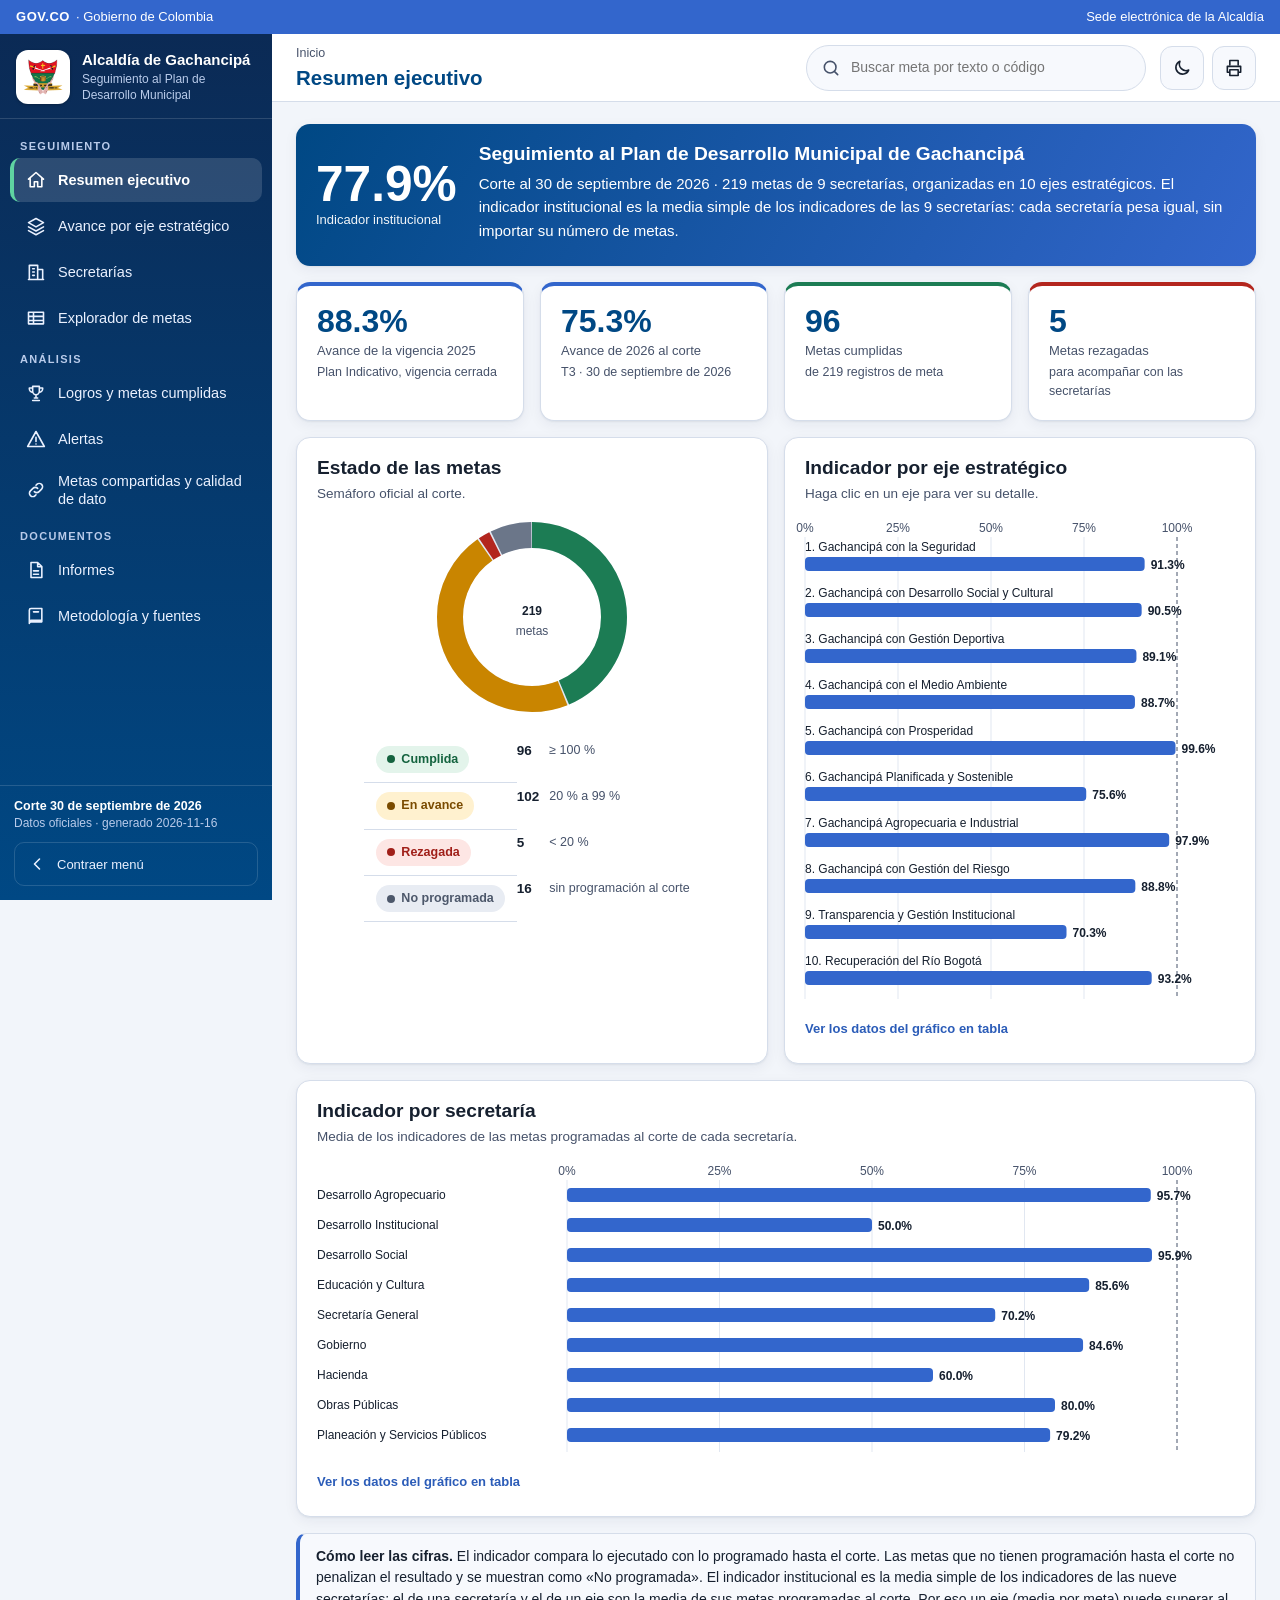
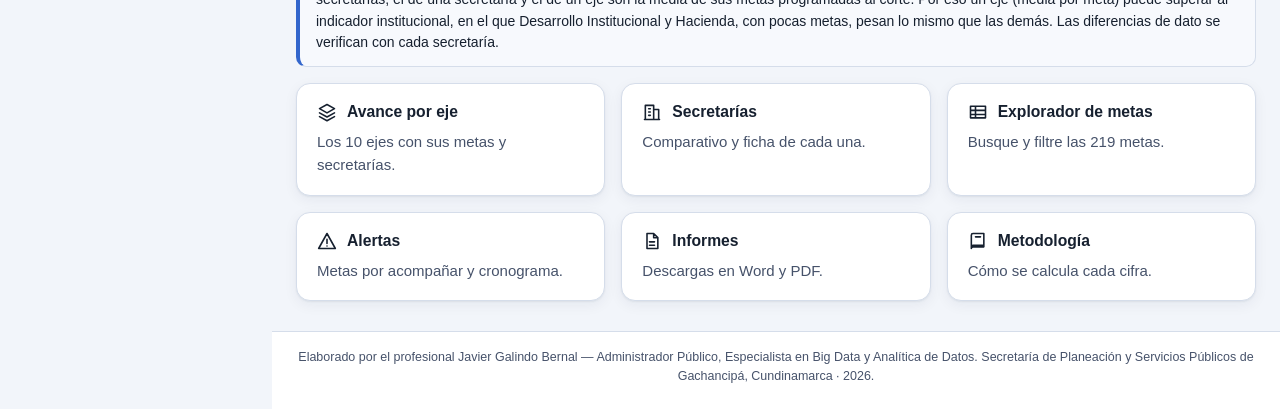
==== commit d1d9f62a: "Portal multipágina del PDM Gachancipá: menú lateral, 9 páginas, modo día/noche, explorador de metas " ====
--- a/index.html
+++ b/index.html
@@ -3,652 +3,113 @@
 <head>
 <meta charset="utf-8">
 <meta name="viewport" content="width=device-width, initial-scale=1">
-<title>Tablero de Seguimiento — PDM Gachancipá</title>
-<style>
-  /* Tokens de color: modo día (por defecto) y modo noche ([data-theme="dark"]).
-     Identidad GOV.CO: azul institucional #3366CC, variante #004884, acento verde. */
-  :root{
-    color-scheme:light;
-    --govco:#3366CC; --govco-d:#004884; --govco-dd:#0b224f; --link:#2B5CB8; --focus:#0b224f;
-    --f-tit:Montserrat,"Segoe UI",Arial,Helvetica,sans-serif;
-    --f-txt:"Work Sans","Segoe UI",Arial,Helvetica,sans-serif;
-    /* colores de gráfico y semáforo (>= 3:1 sobre blanco); el texto siempre va en --tinta */
-    --verde:#178A52; --amar:#B87400; --rojo:#D6293E; --gris:#6B7686;
-    --soft-cumplida:#CDEBDA; --soft-en_avance:#FBE3A6; --soft-rezagada:#F9CDD3; --soft-no_programada:#E3E7EE;
-    --tinta:#131b26; --linea:#E6EBF2; --fondo:#eef2f8; --panel:#FFFFFF; --panel2:#f7f9fd;
-    --hero-a:#fff; --hero-b:#f2f7ff; --kpi-b:#f7f9fd; --kpi-ic:#e7f0ff;
-    --track:#e3e7ee; --grid:#d7dde8; --line2:#536174; --campo-bd:#6B7686;
-    --chip-bg:#eef3fc; --chip-bd:#b9c9e8; --th-bg:#f1f5fb; --hover:#f7faff;
-    --nota-bg:#fff6e0; --nota-bd:#b87400;
-    --glow1:rgba(51,102,204,.10); --glow2:rgba(244,178,35,.10);
-    --bar-bg:#3366CC; --bar-fg:#fff; --head-bg:#fff;
-    --btn-w-bg:#3366CC; --btn-w-fg:#fff; --btn-p-bg:#1C7C54; --btn-p-fg:#fff;
-    --sel-bg:#e7f0ff; --tt-bg:#0b224f; --tt-fg:#fff;
-    --sombra:0 6px 22px rgba(19,45,102,.08),0 1px 3px rgba(19,45,102,.06);
-  }
-  [data-theme="dark"]{
-    color-scheme:dark;
-    --govco:#7FA8F5; --govco-d:#9DB9F7; --govco-dd:#9DB9F7; --link:#9DB9F7; --focus:#FFD966;
-    --verde:#3DBE7E; --amar:#F2B138; --rojo:#FF7A8A; --gris:#9AA7BA;
-    --soft-cumplida:#1B5E43; --soft-en_avance:#6B4E0E; --soft-rezagada:#7A2A36; --soft-no_programada:#34445C;
-    --tinta:#E8EEF8; --linea:#24406a; --fondo:#0B1F3A; --panel:#102A4C; --panel2:#0d2342;
-    --hero-a:#133158; --hero-b:#102A4C; --kpi-b:#0f2748; --kpi-ic:#1b3d6e;
-    --track:#2a4570; --grid:#2a4570; --line2:#9AA7BA; --campo-bd:#9AA7BA;
-    --chip-bg:#16355f; --chip-bd:#3b5f94; --th-bg:#16355f; --hover:#15325b;
-    --nota-bg:#3a2f12; --nota-bd:#F2B138;
-    --glow1:rgba(127,168,245,.12); --glow2:rgba(242,177,56,.05);
-    --bar-bg:#004884; --bar-fg:#fff; --head-bg:#102A4C;
-    --btn-w-bg:#7FA8F5; --btn-w-fg:#0B1F3A; --btn-p-bg:#3DBE7E; --btn-p-fg:#0B1F3A;
-    --sel-bg:#1b3d6e; --tt-bg:#E8EEF8; --tt-fg:#0B1F3A;
-    --sombra:0 6px 22px rgba(0,0,0,.35),0 1px 3px rgba(0,0,0,.3);
-  }
-  *{box-sizing:border-box}
-  html{scroll-behavior:smooth}
-  body{margin:0;font-family:var(--f-txt);
-    color:var(--tinta);background:
-      radial-gradient(1200px 500px at 10% -10%,var(--glow1),transparent 60%),
-      radial-gradient(900px 500px at 110% 0%,var(--glow2),transparent 55%),
-      var(--fondo);
-    font-size:11pt;line-height:1.45;-webkit-font-smoothing:antialiased}
-  @media(min-width:700px){body{padding-right:56px}}
-  [hidden]{display:none!important}
-  h1,h2,h3,summary,th,.govbar b{font-family:var(--f-tit)}
-  a{color:var(--link)}
-  :focus-visible{outline:3px solid var(--focus);outline-offset:2px;box-shadow:0 0 0 5px var(--panel)}
-  .sr-only{position:absolute;width:1px;height:1px;margin:-1px;padding:0;overflow:hidden;clip:rect(0,0,0,0);white-space:nowrap;border:0}
-  .skip{position:absolute;left:8px;top:-60px;background:var(--panel);color:var(--tinta);padding:8px 12px;border-radius:8px;z-index:100;border:2px solid var(--focus)}
-  .skip:focus{top:8px}
-  .govbar{background:var(--bar-bg);color:var(--bar-fg);font-size:12px;letter-spacing:.05em;padding:6px 22px;display:flex;gap:14px;align-items:center}
-  .govbar b{font-weight:700;font-size:15px;letter-spacing:.04em}
-  header.masthead{background:linear-gradient(115deg,#0b224f,#123a8c 60%,#3366CC);color:#fff;padding:22px 24px;position:relative;overflow:hidden}
-  .masthead .crest{display:flex;align-items:center;gap:16px;position:relative;z-index:1}
-  .crest .shield{width:54px;height:62px;flex:0 0 auto}
-  .masthead h1{margin:0;font-size:22px;font-weight:700}
-  .masthead .sub{margin:3px 0 0;font-size:13px;max-width:760px}
-  .masthead .corte{margin-top:11px;font-size:13px;background:rgba(255,255,255,.16);display:inline-block;padding:5px 14px;border-radius:20px;border:1px solid rgba(255,255,255,.4)}
-  /* encabezado blanco con escudo oficial */
-  header.masthead-w{background:var(--head-bg);border-bottom:3px solid var(--govco);padding:16px 24px;display:flex;align-items:center;gap:20px;flex-wrap:wrap;box-shadow:0 2px 10px rgba(19,45,102,.06)}
-  .oficial-logo{height:70px;width:auto;flex:0 0 auto;border-radius:12px}
-  [data-theme="dark"] .oficial-logo{background:#fff;padding:5px}
-  .mw-txt{min-width:220px;flex:1 1 260px}
-  .mw-t{font-size:18px;font-weight:700;color:var(--tinta);line-height:1.2;margin:0}
-  .mw-s{font-size:13px;color:var(--tinta);margin-top:2px}
-  .corte-l{margin-top:10px;font-size:13px;background:var(--chip-bg);color:var(--tinta);display:inline-block;padding:5px 14px;border-radius:20px;border:1px solid var(--chip-bd)}
-  .mw-acc{display:flex;gap:10px;flex-wrap:wrap;align-items:center}
-  .hbtn{display:inline-flex;align-items:center;justify-content:center;gap:8px;min-height:44px;min-width:44px;padding:8px 16px;border-radius:10px;font:700 13.5px var(--f-tit);cursor:pointer;text-decoration:none;border:2px solid var(--govco);background:transparent;color:var(--link)}
-  .hbtn:hover{background:var(--sel-bg)}
-  .hbtn svg,.dl svg,.sbtn svg{width:20px;height:20px;flex:0 0 auto;fill:none;stroke:currentColor;stroke-width:2;stroke-linecap:round;stroke-linejoin:round}
-  .hbtn.prim{background:var(--btn-p-bg);border-color:var(--btn-p-bg);color:var(--btn-p-fg)}
-  .hbtn.prim:hover{filter:brightness(1.08);background:var(--btn-p-bg)}
-  .ic-sun{display:none}
-  [data-theme="dark"] .ic-sun{display:block}
-  [data-theme="dark"] .ic-moon{display:none}
-  /* barra lateral de accesibilidad */
-  .sidebar{position:fixed;right:0;top:34%;z-index:60;display:none;flex-direction:column;background:var(--govco-d);border-radius:12px 0 0 12px;overflow:hidden;box-shadow:var(--sombra)}
-  [data-theme="dark"] .sidebar{background:#004884;border:1px solid var(--chip-bd);border-right:0}
-  @media(min-width:700px){.sidebar{display:flex}}
-  .sbtn{display:flex;align-items:center;justify-content:center;width:48px;height:48px;background:transparent;border:0;color:#fff;cursor:pointer;text-decoration:none;border-bottom:1px solid rgba(255,255,255,.25)}
-  .sbtn:last-child{border-bottom:0}
-  .sbtn:hover{background:rgba(255,255,255,.18)}
-  .sbtn:focus-visible{outline:3px solid #FFD966;outline-offset:-4px;box-shadow:none}
-  .wrap{max-width:1220px;margin:0 auto;padding:18px 22px 46px}
-  .filtros{background:var(--panel);border:1px solid var(--linea);border-radius:16px;padding:14px 16px;margin:16px 0;
-    display:grid;grid-template-columns:repeat(auto-fit,minmax(200px,1fr));gap:14px;box-shadow:var(--sombra)}
-  @media(min-width:700px){.filtros{position:sticky;top:8px;z-index:20}}
-  .filtros label,.infsel label{display:block;font-size:12px;font-weight:700;color:var(--tinta);text-transform:uppercase;letter-spacing:.06em;margin-bottom:6px}
-  .selwrap{position:relative}
-  .filtros select,.infsel select{width:100%;padding:11px 34px 11px 12px;min-height:44px;border:1.5px solid var(--campo-bd);border-radius:11px;font-size:14px;font-family:inherit;background:var(--panel2);color:var(--tinta);appearance:none;cursor:pointer}
-  .filtros select:hover,.infsel select:hover{border-color:var(--govco-d)}
-  .selwrap::after{content:"";position:absolute;right:14px;top:50%;width:8px;height:8px;border-right:2px solid var(--tinta);border-bottom:2px solid var(--tinta);transform:translateY(-70%) rotate(45deg);pointer-events:none}
-  .note{font-size:12px;color:var(--tinta)}
-  .fnote{margin:-4px 0 12px;color:var(--tinta);background:var(--nota-bg);border:1px solid var(--nota-bd);border-radius:10px;padding:8px 12px;font-size:12.5px;display:none}
-  .fnote.show{display:block;animation:fade .3s}
-  /* cómo leer */
-  details.how{background:var(--panel);border:1px solid var(--linea);border-radius:16px;padding:4px 18px;margin:0 0 16px;box-shadow:var(--sombra)}
-  details.how summary{cursor:pointer;font-weight:700;padding:12px 0;font-size:14px;list-style-position:inside}
-  .how h3{font-size:13px;font-weight:700;margin:14px 0 4px}
-  .how p,.how li{font-size:12.5px;margin:3px 0}
-  .how ul{margin:4px 0 8px;padding-left:20px}
-  .how .rng{display:grid;grid-template-columns:repeat(auto-fit,minmax(220px,1fr));gap:8px;margin:6px 0}
-  .how .rng div{border:1px solid var(--linea);border-radius:10px;padding:8px 10px;font-size:12.5px}
-  .how .rng i{display:inline-block;width:12px;height:12px;border-radius:3px;margin-right:6px;vertical-align:-1px}
-  /* grid */
-  .row{display:grid;gap:16px;margin-bottom:16px}
-  .r-hero{grid-template-columns:1.15fr 1fr 1fr 1fr}
-  .r-2{grid-template-columns:1fr 1.35fr}
-  .r-1{grid-template-columns:1fr}
-  @media(max-width:900px){.r-hero{grid-template-columns:1fr 1fr}.r-2{grid-template-columns:1fr}}
-  @media(max-width:560px){.r-hero{grid-template-columns:1fr}.wrap{padding:14px 16px 36px}}
-  .card{background:var(--panel);border:1px solid var(--linea);border-radius:16px;padding:18px;box-shadow:var(--sombra);position:relative;overflow:hidden;min-width:0}
-  .card h2{margin:0 0 4px;font-size:14px;font-weight:700;color:var(--tinta)}
-  .card .csub{font-size:12px;color:var(--tinta);margin:0 0 12px}
-  .hero{display:flex;flex-direction:column;align-items:center;justify-content:center;text-align:center;
-    background:linear-gradient(160deg,var(--hero-a),var(--hero-b))}
-  .hero .ringwrap{position:relative;width:170px;height:170px}
-  .hero .ringval{position:absolute;inset:0;display:flex;flex-direction:column;align-items:center;justify-content:center}
-  .hero .ringval span.v{font-size:34px;line-height:1;font-family:var(--f-tit)}
-  .hero .ringval small{font-size:11px;color:var(--tinta);margin-top:3px}
-  .yy{display:flex;gap:8px;flex-wrap:wrap;justify-content:center;margin-top:10px;font-size:12.5px}
-  .yy span{border:1px solid var(--chip-bd);border-radius:10px;padding:4px 10px;background:var(--panel)}
-  .kpi{display:flex;flex-direction:column;justify-content:center;min-height:150px;background:linear-gradient(160deg,var(--hero-a),var(--kpi-b))}
-  .kpi .ic{width:38px;height:38px;border-radius:11px;display:flex;align-items:center;justify-content:center;margin-bottom:8px;font-size:19px;background:var(--kpi-ic);color:var(--tinta)}
-  .kpi .lbl{font-size:12px;color:var(--tinta)}
-  .kpi .val{font-size:34px;margin-top:2px;line-height:1;color:var(--tinta);font-family:var(--f-tit)}
-  .kpi .hint{font-size:12px;color:var(--tinta);margin-top:6px}
-  /* donut */
-  .donutwrap{display:flex;gap:16px;align-items:center;flex-wrap:wrap}
-  .donutlegend{flex:1;min-width:150px}
-  .semrow{display:flex;align-items:center;gap:9px;margin:9px 0;cursor:default}
-  .semrow .dot{width:12px;height:12px;border-radius:4px;flex:0 0 auto}
-  .semrow .nm{flex:1;font-size:13.5px}
-  .semrow .ct{font-size:15px}
-  .semrow .pc{font-size:12px;color:var(--tinta);width:42px;text-align:right}
-  /* bars */
-  .bar{display:grid;grid-template-columns:minmax(120px,200px) 1fr 62px 96px;gap:10px;align-items:center;margin:9px 0;font-size:13px}
-  .bar .nm{color:var(--tinta);overflow-wrap:break-word}
-  .bar .track{background:var(--track);border-radius:8px;height:16px;overflow:hidden}
-  .bar .fill{height:100%;border-radius:8px;width:0;transition:width .7s cubic-bezier(.22,1,.36,1)}
-  .bar .pc{text-align:right}
-  .bar .est{font-size:12px}
-  @media(max-width:560px){.bar{grid-template-columns:1fr 62px;gap:4px 10px}.bar .nm{grid-column:1/-1}.bar .track{grid-column:1}.bar .est{grid-column:1/-1}}
-  /* comparativo: SVG en escritorio, barras horizontales en móvil */
-  .cmpm{display:none}
-  .cmpm .g{margin:12px 0}
-  .cmpm .g .nm{font-size:13px;margin-bottom:3px}
-  .cmpm .l{display:grid;grid-template-columns:44px 1fr 62px;gap:8px;align-items:center;font-size:12px;margin:3px 0}
-  .cmpm .track{background:var(--track);border-radius:8px;height:12px;overflow:hidden}
-  .cmpm .fill{height:100%;border-radius:8px}
-  .cmpm .pc{text-align:right}
-  @media(max-width:560px){#cmp{display:none}.cmpm{display:block}}
-  /* table */
-  table{width:100%;border-collapse:collapse;font-size:13px}
-  caption{text-align:left;padding:6px 10px;font-size:12px}
-  th,td{padding:9px 10px;text-align:left;border-bottom:1px solid var(--linea);vertical-align:top;overflow-wrap:break-word}
-  th{background:var(--th-bg);font-size:12px;font-weight:700;color:var(--tinta);position:sticky;top:0}
-  tr:hover td{background:var(--hover)}
-  td.num,th.num{text-align:center}
-  .pill{display:inline-block;padding:3px 10px;border-radius:20px;font-size:12px;color:var(--tinta)}
-  .tablewrap{max-height:540px;overflow:auto;border:1px solid var(--linea);border-radius:12px}
-  .leyenda{display:flex;flex-wrap:wrap;gap:14px;margin-top:10px;font-size:12px;color:var(--tinta)}
-  .leyenda span{display:flex;align-items:center;gap:6px}
-  .leyenda i{width:11px;height:11px;border-radius:3px;display:inline-block}
-  .chip{display:inline-flex;align-items:center;gap:6px;font-size:12px;background:var(--chip-bg);color:var(--tinta);padding:3px 10px;border-radius:20px;border:1px solid var(--chip-bd)}
-  /* panel de descarga de informes */
-  #informes{scroll-margin-top:110px}
-  #informes h3{font-size:14px;margin:18px 0 8px}
-  .inf-list{list-style:none;margin:0;padding:0}
-  .inf-row{display:flex;flex-wrap:wrap;align-items:center;justify-content:space-between;gap:10px 16px;padding:10px 12px;border:1px solid var(--linea);border-radius:12px;margin:8px 0}
-  .inf-row.sel{background:var(--sel-bg);border:2px solid var(--govco);padding:9px 11px}
-  .inf-n{flex:1 1 280px;min-width:0}
-  .inf-n b{display:block;font-size:13.5px;font-weight:600}
-  .inf-n span{font-size:12.5px}
-  .inf-btns{display:flex;gap:8px;flex-wrap:wrap}
-  .dl{display:inline-flex;align-items:center;justify-content:center;gap:8px;min-height:44px;min-width:44px;padding:8px 14px;border-radius:10px;font:600 13px var(--f-txt);text-decoration:none;border:2px solid transparent;cursor:pointer}
-  .dl .kb{font-weight:400;font-size:12px;opacity:.95}
-  .dl-w{background:var(--btn-w-bg);color:var(--btn-w-fg)}
-  .dl-p{background:var(--btn-p-bg);color:var(--btn-p-fg)}
-  a.dl:hover{filter:brightness(1.1)}
-  .dl[aria-disabled="true"]{background:transparent;color:var(--tinta);border:2px dashed var(--campo-bd);cursor:not-allowed;opacity:.85}
-  .infsel{max-width:240px;margin-bottom:10px}
-  .inf-nota{background:var(--nota-bg);border:1px solid var(--nota-bd);border-radius:10px;padding:8px 12px;font-size:12.5px;margin:8px 0}
-  .inf-item{padding:10px 12px;border:1px solid var(--linea);border-radius:12px;margin:8px 0}
-  .inf-item b{display:block;font-size:13.5px;font-weight:600}
-  .inf-item p{margin:2px 0 8px;font-size:12.5px}
-  footer{max-width:1220px;margin:0 auto;padding:18px 22px 44px;color:var(--tinta);font-size:12px}
-  footer .ft{border-top:1px solid var(--linea);padding-top:14px}
-  .ft-t{font-size:13px;font-weight:700;margin:0 0 6px}
-  .ft-l{margin:0 0 10px;padding-left:18px}
-  .ft-l li{margin:3px 0;overflow-wrap:anywhere}
-  .credito{font-size:12px;margin:8px 0 0}
-  @keyframes fade{from{opacity:0;transform:translateY(4px)}to{opacity:1;transform:none}}
-  .anim{animation:fade .35s ease}
-  svg .seg{transition:stroke-dashoffset .8s cubic-bezier(.22,1,.36,1)}
-  .tt{position:fixed;pointer-events:none;background:var(--tt-bg);color:var(--tt-fg);font-size:12px;padding:6px 9px;border-radius:8px;opacity:0;transform:translateY(4px);transition:opacity .12s;z-index:50;box-shadow:0 6px 18px rgba(0,0,0,.25)}
-  .tt.show{opacity:1;transform:none}
-  @media(prefers-reduced-motion:reduce){*{animation:none!important;transition:none!important}html{scroll-behavior:auto}}
-</style>
-<script>
-/* Tema antes de pintar: elección guardada o preferencia del sistema (localStorage opcional). */
-(function(){var t=null;try{t=localStorage.getItem('pdm-tema');}catch(e){}
-if(t!=='dark'&&t!=='light'){t=(window.matchMedia&&matchMedia('(prefers-color-scheme: dark)').matches)?'dark':'light';}
-document.documentElement.setAttribute('data-theme',t);})();
-</script>
+<meta name="portal-pdm" content="gachancipa">
+<title>Seguimiento al PDM · Alcaldía de Gachancipá</title>
+<meta name="description" content="Portal de seguimiento al Plan de Desarrollo Municipal de Gachancipá: avance por eje y secretaría, explorador de metas, alertas e informes.">
+<script>try{var t=localStorage.getItem("pdm_tema");if(t!=="dark"&&t!=="light"){t=matchMedia("(prefers-color-scheme: dark)").matches?"dark":"light"}document.documentElement.setAttribute("data-theme",t);if(localStorage.getItem("pdm_menu")==="min"&&innerWidth>=1024){document.documentElement.setAttribute("data-menu","min")}}catch(e){document.documentElement.setAttribute("data-theme",(window.matchMedia&&matchMedia("(prefers-color-scheme: dark)").matches)?"dark":"light")}</script>
+<link rel="icon" href="assets/favicon.png">
+<link rel="stylesheet" href="css/app.css">
 </head>
 <body>
-<a class="skip" href="#principal">Ir al contenido</a>
-<div class="govbar"><b>GOV.CO</b><span>Gobierno de Colombia</span></div>
-<header class="masthead-w"><img class="oficial-logo" src="[data-uri]" alt="Escudo de la Alcaldía de Gachancipá"><div class="mw-txt"><h1 class="mw-t">Tablero de seguimiento al Plan de Desarrollo Municipal</h1><div class="mw-s">"Compromiso es por Gachancipá 2024-2027" · Cundinamarca</div><div class="corte corte-l" id="corteTxt"></div></div><div class="mw-acc"><button type="button" class="hbtn js-theme" aria-pressed="false"><svg class="ic-moon" viewBox="0 0 24 24" aria-hidden="true"><path d="M21 12.8A9 9 0 1 1 11.2 3a7 7 0 0 0 9.8 9.8z"/></svg><svg class="ic-sun" viewBox="0 0 24 24" aria-hidden="true"><circle cx="12" cy="12" r="4"/><path d="M12 2v2M12 20v2M4.9 4.9l1.4 1.4M17.7 17.7l1.4 1.4M2 12h2M20 12h2M4.9 19.1l1.4-1.4M17.7 6.3l1.4-1.4"/></svg><span class="th-lbl">Modo noche</span></button><a class="hbtn prim js-inf" href="#informes"><svg viewBox="0 0 24 24" aria-hidden="true"><path d="M12 3v12m0 0l-4-4m4 4l4-4M4 21h16"/></svg>Descargar informes</a></div></header>
-<nav class="sidebar" aria-label="Accesibilidad y accesos rápidos"><button type="button" class="sbtn js-theme" aria-pressed="false" aria-label="Modo noche" title="Modo noche"><svg class="ic-moon" viewBox="0 0 24 24" aria-hidden="true"><path d="M21 12.8A9 9 0 1 1 11.2 3a7 7 0 0 0 9.8 9.8z"/></svg><svg class="ic-sun" viewBox="0 0 24 24" aria-hidden="true"><circle cx="12" cy="12" r="4"/><path d="M12 2v2M12 20v2M4.9 4.9l1.4 1.4M17.7 17.7l1.4 1.4M2 12h2M20 12h2M4.9 19.1l1.4-1.4M17.7 6.3l1.4-1.4"/></svg></button><a class="sbtn js-inf" href="#informes" aria-label="Descargar informes" title="Descargar informes"><svg viewBox="0 0 24 24" aria-hidden="true"><path d="M12 3v12m0 0l-4-4m4 4l4-4M4 21h16"/></svg></a><a class="sbtn" href="#principal" aria-label="Ir al contenido" title="Ir al contenido"><svg viewBox="0 0 24 24" aria-hidden="true"><path d="M12 19V5m0 0l-6 6m6-6l6 6"/></svg></a></nav>
+<a class="skip" href="#main">Ir al contenido</a>
 
-<main class="wrap" id="principal">
-  <div class="filtros" role="group" aria-label="Filtros del tablero">
-    <div><label for="fAnio">Vigencia</label><div class="selwrap"><select id="fAnio">
-      <option value="ambas" selected>Ambas (2025–2026)</option><option value="2025">2025</option><option value="2026">2026</option>
-    </select></div></div>
-    <div><label for="fPeriodo">Periodo</label><div class="selwrap"><select id="fPeriodo">
-      <option value="corte" selected>Al corte</option><option value="anio">Año completo</option>
-      <option value="s1">Semestre 1 (T1+T2)</option><option value="s2">Semestre 2 (T3+T4)</option>
-      <option value="t1">Trimestre 1 (T1)</option><option value="t2">Trimestre 2 (T2)</option>
-      <option value="t3">Trimestre 3 (T3)</option><option value="t4">Trimestre 4 (T4)</option>
-    </select></div></div>
-    <div><label for="fSec">Secretaría</label><div class="selwrap"><select id="fSec"><option value="-1">Todas</option></select></div></div>
+<svg width="0" height="0" style="position:absolute" aria-hidden="true" focusable="false">
+  <defs>
+    <symbol id="i-home" viewBox="0 0 24 24"><path d="M3 11l9-8 9 8M5 10v10h5v-6h4v6h5V10"/></symbol>
+    <symbol id="i-layers" viewBox="0 0 24 24"><path d="M12 3l9 5-9 5-9-5 9-5zM3 13l9 5 9-5M3 17.5l9 5 9-5"/></symbol>
+    <symbol id="i-building" viewBox="0 0 24 24"><path d="M4 21V4h10v17M14 9h6v12M8 8h2M8 12h2M8 16h2M3 21h18"/></symbol>
+    <symbol id="i-table" viewBox="0 0 24 24"><path d="M3 5h18v14H3zM3 10h18M3 15h18M9 5v14"/></symbol>
+    <symbol id="i-trophy" viewBox="0 0 24 24"><path d="M8 4h8v6a4 4 0 01-8 0V4zM8 6H4v1a4 4 0 004 4M16 6h4v1a4 4 0 01-4 4M12 14v4M8 21h8M10 18h4"/></symbol>
+    <symbol id="i-alert" viewBox="0 0 24 24"><path d="M12 3l10 18H2L12 3zM12 10v5M12 18h.01"/></symbol>
+    <symbol id="i-link" viewBox="0 0 24 24"><path d="M10 14a4 4 0 005.7 0l3-3a4 4 0 00-5.7-5.7l-1 1M14 10a4 4 0 00-5.7 0l-3 3a4 4 0 005.7 5.7l1-1"/></symbol>
+    <symbol id="i-file" viewBox="0 0 24 24"><path d="M6 3h8l5 5v13H6zM14 3v5h5M9 13h6M9 17h6"/></symbol>
+    <symbol id="i-book" viewBox="0 0 24 24"><path d="M4 5a2 2 0 012-2h13v16H6a2 2 0 00-2 2V5zM4 19a2 2 0 012-2h13M9 7h6"/></symbol>
+    <symbol id="i-search" viewBox="0 0 24 24"><circle cx="11" cy="11" r="7"/><path d="M20 20l-4-4"/></symbol>
+    <symbol id="i-menu" viewBox="0 0 24 24"><path d="M4 6h16M4 12h16M4 18h16"/></symbol>
+    <symbol id="i-sun" viewBox="0 0 24 24"><circle cx="12" cy="12" r="4"/><path d="M12 2v2M12 20v2M2 12h2M20 12h2M5 5l1.5 1.5M17.5 17.5L19 19M5 19l1.5-1.5M17.5 6.5L19 5"/></symbol>
+    <symbol id="i-moon" viewBox="0 0 24 24"><path d="M20 14.5A8 8 0 019.5 4a8 8 0 1010.5 10.5z"/></symbol>
+    <symbol id="i-print" viewBox="0 0 24 24"><path d="M7 8V3h10v5M7 17H4v-7h16v7h-3M7 14h10v7H7z"/></symbol>
+    <symbol id="i-chev" viewBox="0 0 24 24"><path d="M15 6l-6 6 6 6"/></symbol>
+    <symbol id="i-x" viewBox="0 0 24 24"><path d="M6 6l12 12M18 6L6 18"/></symbol>
+    <symbol id="i-down" viewBox="0 0 24 24"><path d="M12 4v11M7 11l5 5 5-5M5 20h14"/></symbol>
+    <symbol id="i-grid" viewBox="0 0 24 24"><path d="M4 4h7v7H4zM13 4h7v7h-7zM4 13h7v7H4zM13 13h7v7h-7z"/></symbol>
+    <symbol id="i-check" viewBox="0 0 24 24"><path d="M5 12l5 5 9-10"/></symbol>
+  </defs>
+</svg>
+
+<div class="govbar">
+  <div class="govbar-in">
+    <a class="gov-logo" href="https://www.gov.co/" target="_blank" rel="noopener noreferrer"><b>GOV.CO</b> · Gobierno de Colombia<span class="sr"> (se abre en otra pestaña)</span></a>
+    <a class="gov-sede" href="https://gachancipa-cundinamarca.gov.co/" target="_blank" rel="noopener noreferrer">Sede electrónica de la Alcaldía<span class="sr"> (se abre en otra pestaña)</span></a>
   </div>
-  <div class="fnote" id="futuroNote" role="status"></div>
+</div>
 
-  <details class="how" id="como" open>
-    <summary>Cómo leer este tablero</summary>
-    <h3>Semáforo de las metas</h3>
-    <div class="rng" id="howSem"></div>
-    <h3>Cómo se calcula el indicador</h3>
-    <ul id="howInd"></ul>
-    <h3>Valores 2025 y 2026</h3>
-    <ul id="howAnio"></ul>
-    <h3>Fuente y fecha de corte</h3>
-    <p id="howFuente"></p>
-  </details>
+<div class="app" id="app">
+  <aside class="sb" id="sb" aria-label="Menú principal">
+    <div class="brand">
+      <span class="pastilla"><img src="assets/escudo.png" alt="Escudo de la Alcaldía de Gachancipá"></span>
+      <div class="brand-tx"><b>Alcaldía de Gachancipá</b><span>Seguimiento al Plan de Desarrollo Municipal</span></div>
+      <button class="ico-btn sb-close" id="sbClose" type="button" aria-label="Cerrar menú"><svg class="ic"><use href="#i-x"/></svg></button>
+    </div>
+    <nav class="nav" id="nav" aria-label="Páginas del portal">
+      <p class="nav-sec" id="ns1">Seguimiento</p>
+      <ul aria-labelledby="ns1">
+        <li><a href="#/resumen" data-r="resumen"><svg class="ic"><use href="#i-home"/></svg><span>Resumen ejecutivo</span></a></li>
+        <li><a href="#/ejes" data-r="ejes"><svg class="ic"><use href="#i-layers"/></svg><span>Avance por eje estratégico</span></a></li>
+        <li><a href="#/secretarias" data-r="secretarias"><svg class="ic"><use href="#i-building"/></svg><span>Secretarías</span></a></li>
+        <li><a href="#/metas" data-r="metas"><svg class="ic"><use href="#i-table"/></svg><span>Explorador de metas</span></a></li>
+      </ul>
+      <p class="nav-sec" id="ns2">Análisis</p>
+      <ul aria-labelledby="ns2">
+        <li><a href="#/logros" data-r="logros"><svg class="ic"><use href="#i-trophy"/></svg><span>Logros y metas cumplidas</span></a></li>
+        <li><a href="#/alertas" data-r="alertas"><svg class="ic"><use href="#i-alert"/></svg><span>Alertas</span></a></li>
+        <li><a href="#/compartidas" data-r="compartidas"><svg class="ic"><use href="#i-link"/></svg><span>Metas compartidas y calidad de dato</span></a></li>
+      </ul>
+      <p class="nav-sec" id="ns3">Documentos</p>
+      <ul aria-labelledby="ns3">
+        <li><a href="#/informes" data-r="informes"><svg class="ic"><use href="#i-file"/></svg><span>Informes</span></a></li>
+        <li><a href="#/metodologia" data-r="metodologia"><svg class="ic"><use href="#i-book"/></svg><span>Metodología y fuentes</span></a></li>
+      </ul>
+    </nav>
+    <div class="sb-foot">
+      <p id="sbCorte" class="sb-corte"></p>
+      <button class="sb-col" id="colBtn" type="button" aria-pressed="false" aria-label="Contraer el menú"><svg class="ic"><use href="#i-chev"/></svg><span>Contraer menú</span></button>
+    </div>
+  </aside>
+  <div class="sb-back" id="sbBack" hidden></div>
 
-  <div class="sr-only" id="liveSum" aria-live="polite"></div>
+  <div class="main">
+    <header class="top">
+      <button class="ico-btn burger" id="burger" type="button" aria-label="Abrir el menú" aria-expanded="false" aria-controls="sb"><svg class="ic"><use href="#i-menu"/></svg></button>
+      <div class="ttl">
+        <nav class="crumbs" id="crumbs" aria-label="Ruta de navegación"></nav>
+        <h1 id="pageTitle" tabindex="-1">Resumen ejecutivo</h1>
+      </div>
+      <form class="gsearch" id="gsearch" role="search" aria-label="Búsqueda global de metas">
+        <label class="sr" for="gq">Buscar una meta por texto o código</label>
+        <svg class="ic" aria-hidden="true"><use href="#i-search"/></svg>
+        <input id="gq" type="search" placeholder="Buscar meta por texto o código" autocomplete="off" enterkeyhint="search">
+      </form>
+      <div class="acts">
+        <button class="ico-btn" id="themeBtn" type="button" aria-label="Cambiar a modo noche" title="Modo día / noche"><svg class="ic" id="themeIc"><use href="#i-moon"/></svg></button>
+        <button class="ico-btn hide-sm" id="printBtn" type="button" aria-label="Imprimir esta página" title="Imprimir"><svg class="ic"><use href="#i-print"/></svg></button>
+      </div>
+    </header>
 
-  <!-- HERO: anillo indicador + KPIs -->
-  <section class="row r-hero" aria-label="Indicadores principales">
-    <div class="card hero">
-      <h2 style="align-self:flex-start">Indicador de avance</h2>
-      <div class="ringwrap">
-        <svg viewBox="0 0 120 120" width="170" height="170" id="ringSvg" role="img" aria-label="Indicador de avance">
-          <circle cx="60" cy="60" r="52" fill="none" stroke="var(--track)" stroke-width="14"/>
-          <circle id="ring" class="seg" cx="60" cy="60" r="52" fill="none" stroke="var(--govco)" stroke-width="14"
-            stroke-linecap="round" transform="rotate(-90 60 60)" stroke-dasharray="326.7" stroke-dashoffset="326.7"/>
-        </svg>
-        <div class="ringval" aria-hidden="true"><span class="v" id="ringTxt">—</span><small>Ejecutado / programado</small></div>
-      </div>
-      <div class="chip" id="heroChip" style="margin-top:12px"></div>
-      <div class="yy" id="heroYY"></div>
-    </div>
-    <div class="card kpi"><div class="ic" aria-hidden="true">▦</div><div class="lbl">Metas programadas</div><div class="val" id="kProg">—</div><div class="hint" id="kProgH"></div></div>
-    <div class="card kpi"><div class="ic" aria-hidden="true">◷</div><div class="lbl">Metas no programadas</div><div class="val" id="kNoProg">—</div><div class="hint">sin programación en el periodo</div></div>
-    <div class="card kpi"><div class="ic" aria-hidden="true">Σ</div><div class="lbl">Total de metas</div><div class="val" id="kTot">—</div><div class="hint" id="kTotH"></div></div>
-  </section>
+    <main id="main" tabindex="-1"></main>
 
-  <!-- Dona semáforo + comparativo consolidado -->
-  <section class="row r-2" aria-label="Semaforización y comparativo consolidado">
-    <div class="card">
-      <h2>Semaforización</h2><p class="csub">Distribución de metas según su estado en el periodo</p>
-      <div class="donutwrap">
-        <svg id="donut" viewBox="0 0 120 120" width="150" height="150" style="flex:0 0 auto" role="img" aria-label="Semaforización"></svg>
-        <div class="donutlegend" id="semList"></div>
-      </div>
-    </div>
-    <div class="card">
-      <h2 id="trendTitle">Comparativo consolidado</h2><p class="csub" id="trendSub"></p>
-      <svg id="trend" viewBox="0 0 560 220" width="100%" height="220" preserveAspectRatio="xMidYMid meet" role="img" aria-label="Comparativo consolidado"></svg>
-      <div class="leyenda" id="trendLeg"></div>
-    </div>
-  </section>
+    <footer class="foot">
+      <p>Elaborado por el profesional Javier Galindo Bernal — Administrador Público, Especialista en Big Data y Analítica de Datos. Secretaría de Planeación y Servicios Públicos de Gachancipá, Cundinamarca · 2026.</p>
+    </footer>
+  </div>
+</div>
 
-  <!-- Comparativo 2025 vs 2026 -->
-  <section class="row r-1" aria-label="Comparativo por vigencia">
-    <div class="card">
-      <h2>Comparativo por vigencia — 2025 vs 2026</h2><p class="csub" id="cmpSub"></p>
-      <svg id="cmp" viewBox="0 0 1100 380" width="100%" preserveAspectRatio="xMidYMid meet" role="img" aria-label="Comparativo por vigencia"></svg>
-      <div class="cmpm" id="cmpM"></div>
-      <div class="leyenda">
-        <span><i style="background:var(--gris)"></i>2025 (anual, Plan Indicativo)</span>
-        <span><i style="background:var(--govco)"></i>2026 (al corte)</span>
-      </div>
-    </div>
-  </section>
+<div id="live" class="sr" role="status" aria-live="polite"></div>
 
-  <!-- Ranking -->
-  <section class="row r-1" aria-label="Ranking">
-    <div class="card"><h2 id="chartTitle">Indicador por secretaría</h2><p class="csub">Ordenado de mayor a menor</p><div id="chart" role="list"></div></div>
-  </section>
-
-  <!-- Tabla -->
-  <section class="row r-1" aria-label="Detalle">
-    <div class="card"><h2 id="tableTitle">Detalle</h2><div class="tablewrap" tabindex="0" role="region" aria-labelledby="tableTitle"><table id="tabla"></table></div><div class="note" id="tableNote" style="margin-top:8px"></div></div>
-  </section>
-  <!-- Descarga de informes (se oculta si no hay manifiesto) -->
-  <section class="row r-1" id="informes" aria-labelledby="infT" hidden>
-    <div class="card">
-      <h2 id="infT">Descargar informes</h2>
-      <p class="csub" id="infSub"></p>
-      <h3 id="infSecT">Informe por secretaría</h3>
-      <ul class="inf-list" id="infSec" aria-labelledby="infSecT"></ul>
-      <h3 id="infGenT">Informe general del Plan por año</h3>
-      <div class="infsel"><label for="fInfAnio">Año</label><div class="selwrap"><select id="fInfAnio"></select></div></div>
-      <div id="infGen" aria-live="polite"></div>
-    </div>
-  </section>
-</main>
-
-<div class="tt" id="tt" aria-hidden="true"></div>
-<footer><div class="ft"><h2 class="ft-t">Fuentes y control de las cifras</h2><ul class="ft-l"><li>Vigencia 2025: Plan Indicativo, archivo PLAN _INDICATIVO _SEG _PDM-9.xlsx.</li><li>Vigencia 2026: seguimientos mensuales de las nueve secretarías (Secretaría de Desarrollo Agropecuario, Económico y Ambiente.xlsx; Secretaria de desarrollo institucional.xlsx; Secretaría de Desarrollo Social.xlsx; Secretaria de Educacion.xlsx; secretaria-general.xlsx; SEC_GOBIERNO.xlsx; Secretaría de Hacienda.xlsx; Secretaria de Obras Publicas.xlsx; Secretaria de Planeacion y servicios publicos.xlsx).</li><li>Fecha de corte: 30 de septiembre de 2026. Fecha de generación del tablero: 16 de noviembre de 2026.</li><li>Huella de cifras (SHA-256, 12 primeros caracteres): datos del tablero e8c1008ff530; cifras oficiales consolidadas 67ebb72f4aa1.</li><li>Metodología de seguimiento del DNP, con el cálculo oficial del proyecto (SCHEMA_MAESTRO, sección 11).</li></ul><p class="credito">Elaborado por el profesional Javier Galindo Bernal — Administrador Público, Especialista en Big Data y Analítica de Datos. Secretaría de Planeación y Servicios Públicos de Gachancipá, Cundinamarca · 2026.</p></div></footer>
-
-<script>
-const DATA = {"corte": "30 de septiembre de 2026", "corte_iso": "2026-09-30", "corte_trim": 3, "mes": "septiembre", "trim_ordinal": "tercer", "vig_actual": 2026, "vig_anterior": 2025, "umbral_rojo": 20.0, "fuente_2025": "PLAN _INDICATIVO _SEG _PDM-9.xlsx", "fuentes_2026": ["Secretaría de Desarrollo Agropecuario, Económico y Ambiente.xlsx", "Secretaria de desarrollo institucional.xlsx", "Secretaría de Desarrollo Social.xlsx", "Secretaria de Educacion.xlsx", "secretaria-general.xlsx", "SEC_GOBIERNO.xlsx", "Secretaría de Hacienda.xlsx", "Secretaria de Obras Publicas.xlsx", "Secretaria de Planeacion y servicios publicos.xlsx"], "generado": "2026-11-16", "huella_datos": "e8c1008ff530", "huella_cifras": "67ebb72f4aa1", "secretarias": ["Secretaría de Desarrollo Agropecuario, Económico y Ambiente", "Secretaría de Desarrollo Institucional", "Secretaría de Desarrollo Social", "Secretaría de Educación, Cultura, Recreación y Deporte", "Secretaría General", "Secretaría de Gobierno", "Secretaría de Hacienda", "Secretaría de Obras Públicas", "Secretaría de Planeación y Servicios Públicos"], "sec_corto": ["Desarrollo Agropecuario", "Desarrollo Institucional", "Desarrollo Social", "Educación y Cultura", "Secretaría General", "Gobierno", "Hacienda", "Obras Públicas", "Planeación y Servicios Públicos"], "metas": [{"s": 0, "c": "109", "m": "Adquirir mínimo 1 predio de interés hídrico implementando acciones complementarias de ley 99 y Ley 2320 de 2023", "y25": [[0.0, 0.0], [0.0, 0.0], [13.0, 13.0], [12.0, 12.0]], "y26": [[25.0, 25.0], [25.0, 25.0], [25.0, 25.0]]}, {"s": 0, "c": "110", "m": "Realizar una campaña al año de reforestacion y concervacion con 500 árboles nativos y/o especies arbóreas en zonas de interés hídrico y ambiental.", "y25": [[0.0, 0.0], [0.0, 0.0], [50.0, 50.0], [50.0, 50.0]], "y26": [[25.0, 25.0], [25.0, 25.0], [25.0, 25.0]]}, {"s": 0, "c": "111", "m": "Ejecutar 5 estrategias de protección de flora y fauna y recursos hídricos", "y25": [[0.0, 0.0], [0.0, 0.0], [45.0, 45.0], [30.0, 30.0]], "y26": [[25.0, 20.0], [25.0, 25.0], [25.0, 25.0]]}, {"s": 0, "c": "112", "m": "Ejecutar 3 proyectos ambientales en el marco de los PROCEDAS Y PRAES anuales", "y25": [[0.0, 0.0], [0.0, 0.0], [66.0, 66.0], [34.0, 34.0]], "y26": [[25.0, 25.0], [25.0, 25.0], [25.0, 25.0]]}, {"s": 0, "c": "113", "m": "Crear y poner en funcionamiento un vivero municipal", "y25": [[0.0, 0.0], [0.0, 0.0], [50.0, 50.0], [50.0, 35.0]], "y26": [[25.0, 20.0], [25.0, 10.0], [25.0, 0.0]]}, {"s": 0, "c": "114", "m": "Promover un proyecto de energías limpias en el municipio", "y25": [[0.0, 0.0], [0.0, 0.0], [25.0, 25.0], [75.0, 75.0]], "y26": [[25.0, 20.0], [25.0, 20.0], [25.0, 0.0]]}, {"s": 0, "c": "116", "m": "Ejecutar 30% de los programas correspondientes al PGIRS en el cuatrenio", "y25": [[0.0, 0.0], [0.0, 0.0], [50.0, 50.0], [50.0, 50.0]], "y26": [[25.0, 25.0], [25.0, 25.0], [25.0, 25.0]]}, {"s": 0, "c": "117", "m": "Apoyar la creación y puesta en funcionamiento de una nueva asociación de recuperadores en el municipio de Gachancipá", "y25": [[0.0, 0.0], [0.0, 0.0], [50.0, 50.0], [50.0, 50.0]], "y26": [[25.0, 25.0], [25.0, 25.0], [25.0, 25.0]]}, {"s": 0, "c": "118", "m": "Crear y poner en funcionamiento un espacio con zonas estructurantes para caninos y felinos", "y25": [[0.0, 0.0], [0.0, 0.0], [50.0, 50.0], [50.0, 50.0]], "y26": [[25.0, 15.0], [25.0, 15.0], [25.0, 10.0]]}, {"s": 0, "c": "119", "m": "Realizar 4 campañas pedagógicas de tenencia responsable de mascotas en el área rural y/o urbana en el año", "y25": [[0.0, 0.0], [0.0, 0.0], [50.0, 50.0], [50.0, 50.0]], "y26": [[25.0, 25.0], [25.0, 25.0], [25.0, 0.0]]}, {"s": 0, "c": "120", "m": "Realizar 3 actividades del programa de bienestar animales al año", "y25": [[0.0, 0.0], [0.0, 0.0], [50.0, 50.0], [50.0, 50.0]], "y26": [[25.0, 25.0], [25.0, 25.0], [25.0, 13.0]]}, {"s": 0, "c": "121", "m": "Atender a 900 animales (Caninos y/o Felinos) con esterilizacion durante el cuatrenio", "y25": [[0.0, 0.0], [0.0, 0.0], [85.0, 85.0], [15.0, 5.0]], "y26": [[25.0, 12.0], [25.0, 12.0], [25.0, 10.0]]}, {"s": 0, "c": "122", "m": "Atender a 800 animales (Caninos y/o Felinos) con vacunación preventiva de enfermedades zoonóticas durante el cuatrenio", "y25": [[0.0, 0.0], [0.0, 0.0], [38.0, 38.0], [62.0, 62.0]], "y26": [[25.0, 25.0], [25.0, 25.0], [25.0, 25.0]]}, {"s": 0, "c": "123", "m": "Desarrollar 6 eventos anuales de comercialización de productos en el municipio", "y25": [[0.0, 0.0], [0.0, 0.0], [90.0, 90.0], [10.0, 10.0]], "y26": [[25.0, 20.0], [25.0, 25.0], [25.0, 25.0]]}, {"s": 0, "c": "125", "m": "Realizar en el año dos Campañas de Gachancipá despierta incentivando el comercio en dos horas más a las establecidas", "y25": [[0.0, 0.0], [0.0, 0.0], [50.0, 50.0], [50.0, 50.0]], "y26": [[0.0, 0.0], [0.0, 0.0], [0.0, 0.0]]}, {"s": 0, "c": "126", "m": "Ejecutar una estrategia que promueva la mejora en las capacidades de negociación y ventas de los comerciantes del municipio, así como de incentivo y reconocimiento a su labor", "y25": [[0.0, 0.0], [0.0, 0.0], [50.0, 50.0], [50.0, 50.0]], "y26": [[25.0, 25.0], [25.0, 25.0], [25.0, 25.0]]}, {"s": 0, "c": "127", "m": "Realizar un programa que garanticen el fortalecimiento tecnico y financiero a los emprendedores del municipio con el fin de ser mas competitivos", "y25": [[0.0, 0.0], [0.0, 0.0], [50.0, 50.0], [50.0, 50.0]], "y26": [[25.0, 25.0], [25.0, 25.0], [25.0, 25.0]]}, {"s": 0, "c": "128", "m": "Actualizar el acuerdo 008 de 2020", "y25": [[0.0, 0.0], [0.0, 0.0], [0.0, 0.0], [0.0, 0.0]], "y26": [[0.0, 0.0], [0.0, 0.0], [0.0, 0.0]]}, {"s": 0, "c": "129", "m": "Ejecutar el 30% de las actividades inmersas en el Plan Decenal de Turismo", "y25": [[0.0, 0.0], [0.0, 0.0], [50.0, 50.0], [50.0, 50.0]], "y26": [[25.0, 25.0], [25.0, 25.0], [25.0, 25.0]]}, {"s": 0, "c": "130", "m": "Elaborar los estudios para la construcción del proyecto del cable aéreo", "y25": [[0.0, 0.0], [0.0, 0.0], [0.0, 0.0], [0.0, 0.0]], "y26": [[25.0, 25.0], [25.0, 25.0], [25.0, 25.0]]}, {"s": 0, "c": "176", "m": "Asistir técnica, operativa y financieramente la activación del sector agropecuario en 20 fanegadas anuales", "y25": [[0.0, 0.0], [0.0, 0.0], [75.0, 75.0], [25.0, 25.0]], "y26": [[25.0, 25.0], [25.0, 25.0], [25.0, 25.0]]}, {"s": 0, "c": "177", "m": "Crear 1 asociación de campesinos o comerciantes en el municipio", "y25": [[0.0, 0.0], [0.0, 0.0], [50.0, 50.0], [50.0, 50.0]], "y26": [[25.0, 25.0], [25.0, 25.0], [25.0, 25.0]]}, {"s": 0, "c": "178", "m": "Generar un programa anual para fortalecer tecnica, operativa y financiara; las asociaciones de campesinos o comerciantes del municipio", "y25": [[0.0, 0.0], [0.0, 0.0], [50.0, 50.0], [50.0, 50.0]], "y26": [[0.0, 0.0], [0.0, 0.0], [0.0, 0.0]]}, {"s": 0, "c": "179", "m": "Presentar 2 proyectos productivos agropecuarios al año a los entes gubernamentales y nacionales que incentiven la producción agropecuaria del municipio.", "y25": [[0.0, 0.0], [0.0, 0.0], [50.0, 50.0], [50.0, 50.0]], "y26": [[25.0, 25.0], [25.0, 25.0], [0.0, 0.0]]}, {"s": 0, "c": "180", "m": "Participar en dos espacios que faciliten la comercialización de productos Gachancipeños en grandes superfices y/o escenearios de comercialización regional o nacional en el año", "y25": [[0.0, 0.0], [0.0, 0.0], [50.0, 50.0], [50.0, 50.0]], "y26": [[25.0, 25.0], [25.0, 25.0], [25.0, 25.0]]}, {"s": 0, "c": "181", "m": "Realizar los estudios y diseños para la construcción de una planta de beneficio animal y/o planta de desposte bovinos, porcinos y ovinocaprinos.", "y25": [[0.0, 0.0], [0.0, 0.0], [0.0, 0.0], [0.0, 0.0]], "y26": [[0.0, 0.0], [0.0, 0.0], [0.0, 0.0]]}, {"s": 0, "c": "182", "m": "Beneficiar 21 campesinos anuales a través del programa de Buenas Prácticas Agrícolas-BPA", "y25": [[0.0, 0.0], [0.0, 0.0], [50.0, 50.0], [50.0, 50.0]], "y26": [[25.0, 25.0], [25.0, 25.0], [25.0, 0.0]]}, {"s": 0, "c": "183", "m": "Beneficiar 21 campesinos anuales a través del programa de Buenas Prácticas Pecuaria -BPP", "y25": [[0.0, 0.0], [0.0, 0.0], [50.0, 50.0], [50.0, 50.0]], "y26": [[25.0, 25.0], [25.0, 25.0], [25.0, 25.0]]}, {"s": 0, "c": "184", "m": "Celebrar dos convenios con instituciones de educación superior de trayectoria departamental y/o nacional para el apoyo al sector agropecuario al año", "y25": [[0.0, 0.0], [0.0, 0.0], [50.0, 50.0], [50.0, 50.0]], "y26": [[25.0, 25.0], [25.0, 25.0], [25.0, 25.0]]}, {"s": 0, "c": "185", "m": "Realizar una capacitacion anual dirigida a los campesinos del municipio para el manejo adecuado de la tierra", "y25": [[0.0, 0.0], [0.0, 0.0], [50.0, 50.0], [50.0, 35.0]], "y26": [[0.0, 0.0], [0.0, 0.0], [0.0, 0.0]]}, {"s": 0, "c": "186", "m": "Realizar 3 acciones estratégicas que busque la apertura de una sucursal bancaria os programas y beneficios de dicha entidad", "y25": [[0.0, 0.0], [0.0, 0.0], [50.0, 50.0], [50.0, 50.0]], "y26": [[25.0, 25.0], [25.0, 25.0], [25.0, 25.0]]}, {"s": 0, "c": "187", "m": "Desarrollar un programa de cultura equina, y una feria de especies mayores y menores en el marco de la semana internacional de la cultura en el municipio.", "y25": [[0.0, 0.0], [0.0, 0.0], [50.0, 50.0], [50.0, 50.0]], "y26": [[0.0, 0.0], [0.0, 0.0], [0.0, 0.0]]}, {"s": 0, "c": "188", "m": "Garantizar el funcionamiento del albergue de fauna temporal durante el cuatrienio", "y25": [[0.0, 0.0], [0.0, 0.0], [50.0, 50.0], [50.0, 50.0]], "y26": [[25.0, 25.0], [25.0, 25.0], [0.0, 25.0]]}, {"s": 0, "c": "210", "m": "Ejecutar una estrategia que permita la implementación y seguimiento al cumplimiento de las Órdenes de Sentencia de Río Bogotá", "y25": [[0.0, 0.0], [0.0, 0.0], [50.0, 50.0], [50.0, 50.0]], "y26": [[25.0, 25.0], [25.0, 25.0], [25.0, 25.0]]}, {"s": 0, "c": "211", "m": "Crear un programa dirigido para el cumplimiento de los Planes de Ordenamiento de Manejo de Cuencas Hidrográficas (POMCAS) en el municipio", "y25": [[0.0, 0.0], [0.0, 0.0], [50.0, 50.0], [50.0, 50.0]], "y26": [[25.0, 25.0], [25.0, 25.0], [25.0, 25.0]]}, {"s": 1, "c": "198", "m": "Incrementar en 20 puntos el Índice de Gestión y Desempeño Institucional (MIPG)", "y25": [[0.0, 0.0], [0.0, 0.0], [50.0, 35.0], [50.0, 25.0]], "y26": [[25.0, 25.0], [25.0, 15.0], [25.0, 0.0]]}, {"s": 1, "c": "199", "m": "Crear la politica de seguridad y privacidad de la informacion en el municipio (Tecnologia de la informacion y las comunicaciones)", "y25": [[0.0, 0.0], [0.0, 0.0], [50.0, 20.0], [50.0, 25.0]], "y26": [[25.0, 15.0], [25.0, 15.0], [25.0, 0.0]]}, {"s": 2, "c": "31", "m": "Mantener al 100% la cobertura con régimen subsidiado de la población en Sisben A, B Y C", "y25": [[0.0, 0.0], [0.0, 0.0], [50.0, 50.0], [50.0, 50.0]], "y26": [[25.0, 25.0], [25.0, 25.0], [25.0, 25.0]]}, {"s": 2, "c": "32", "m": "Implementar al 97% el Plan territorial de Salud, incorporando las politicas sectoriales", "y25": [[0.0, 0.0], [0.0, 0.0], [50.0, 50.0], [50.0, 50.0]], "y26": [[25.0, 25.0], [25.0, 25.0], [25.0, 15.0]]}, {"s": 2, "c": "33", "m": "Atender mínimo 2000 personas a través de los planes operativos en salud dirigidos a una atención de calidad a la comunidad", "y25": [[0.0, 0.0], [0.0, 0.0], [50.0, 50.0], [50.0, 50.0]], "y26": [[25.0, 25.0], [25.0, 25.0], [25.0, 25.0]]}, {"s": 2, "c": "34", "m": "Ejecutar un plan de mejoramiento en la prestación del servicio en salud y atención a la comunidad de Gachancipá", "y25": [[0.0, 0.0], [0.0, 0.0], [50.0, 50.0], [50.0, 50.0]], "y26": [[25.0, 25.0], [25.0, 25.0], [25.0, 15.0]]}, {"s": 2, "c": "36", "m": "Atender al 100% de los nacidos vivos durante los tres primeros meses, para fortalecer la estrategia de lactancia materna en el municipio.", "y25": [[0.0, 0.0], [0.0, 0.0], [50.0, 50.0], [50.0, 50.0]], "y26": [[25.0, 25.0], [25.0, 25.0], [25.0, 25.0]]}, {"s": 2, "c": "37", "m": "Establecer un programa anual de salud sexual y reproductiva en el municipio durante el cuatrenio", "y25": [[0.0, 0.0], [0.0, 0.0], [50.0, 50.0], [50.0, 50.0]], "y26": [[25.0, 25.0], [25.0, 25.0], [25.0, 25.0]]}, {"s": 2, "c": "38", "m": "Mantener en 0 la tasa de mortalidad materna en el municipio", "y25": [[0.0, 0.0], [0.0, 0.0], [50.0, 50.0], [50.0, 50.0]], "y26": [[25.0, 25.0], [25.0, 25.0], [25.0, 25.0]]}, {"s": 2, "c": "39", "m": "Establecer un programa para el mejoramiento de la salud mental en el municipio.", "y25": [[0.0, 0.0], [0.0, 0.0], [50.0, 50.0], [50.0, 50.0]], "y26": [[25.0, 25.0], [25.0, 25.0], [25.0, 25.0]]}, {"s": 2, "c": "40", "m": "Adquirir y/o dotar un vehículo que permita el transporte a las personas de escasos recursos que necesitan apoyo médico", "y25": [[0.0, 0.0], [0.0, 0.0], [0.0, 0.0], [0.0, 0.0]], "y26": [[0.0, 0.0], [0.0, 0.0], [0.0, 0.0]]}, {"s": 2, "c": "41", "m": "Alcanzar coberturas del 97% del programa ampliado de inmunización anual", "y25": [[0.0, 0.0], [0.0, 0.0], [0.5, 0.5], [50.0, 50.0]], "y26": [[25.0, 25.0], [25.0, 25.0], [25.0, 25.0]]}, {"s": 2, "c": "42", "m": "Implementar 4 acciones desde modelo de ciudades entornos y ruralidades saludables y sostenibles (CERSS), en el municipio de Gachancipa.", "y25": [[0.0, 0.0], [0.0, 0.0], [50.0, 50.0], [50.0, 50.0]], "y26": [[25.0, 25.0], [25.0, 25.0], [25.0, 25.0]]}, {"s": 2, "c": "43", "m": "Realizar 450 visitas de seguimiento y sensibilización sobre trabajo formal a trabajadores informales", "y25": [[0.0, 0.0], [0.0, 0.0], [50.0, 50.0], [50.0, 50.0]], "y26": [[25.0, 25.0], [25.0, 25.0], [25.0, 25.0]]}, {"s": 2, "c": "44", "m": "Implementar un programa de seguimiento a los vendedores ambulantes en estado de informalidad para el cumplimiento de los estandares minimos de seguridad en salud publica", "y25": [[0.0, 0.0], [0.0, 0.0], [50.0, 50.0], [50.0, 50.0]], "y26": [[25.0, 25.0], [25.0, 25.0], [25.0, 25.0]]}, {"s": 2, "c": "45", "m": "Garantizar la seguridad alimentaria en 2000 raciones (Comedor) para adultos mayores en estado de abandono por año", "y25": [[0.0, 0.0], [0.0, 0.0], [50.0, 50.0], [50.0, 40.0]], "y26": [[25.0, 25.0], [25.0, 25.0], [25.0, 25.0]]}, {"s": 2, "c": "46", "m": "Garantizar la entrega de 1800 apoyos nutricionales para el adulto mayor por año.", "y25": [[0.0, 0.0], [0.0, 0.0], [50.0, 50.0], [50.0, 25.0]], "y26": [[25.0, 25.0], [25.0, 25.0], [25.0, 10.0]]}, {"s": 2, "c": "47", "m": "Crear la escuela de responsabilidad con el adulto mayor, brindando apoyo a los adultos mayores vulnerables.", "y25": [[0.0, 0.0], [0.0, 0.0], [50.0, 50.0], [50.0, 50.0]], "y26": [[25.0, 25.0], [25.0, 25.0], [25.0, 10.0]]}, {"s": 2, "c": "48", "m": "Diseñar y formular la política pública de envejecimiento y vejez en el municipio", "y25": [[0.0, 0.0], [0.0, 0.0], [0.0, 0.0], [0.0, 0.0]], "y26": [[0.0, 0.0], [0.0, 0.0], [0.0, 0.0]]}, {"s": 2, "c": "49", "m": "Realizar 3 procesos de dotación al Centro Día con elementos para el desarrollo de proyectos productivos, actividades lúdico recreativas y material terapéutico", "y25": [[0.0, 0.0], [0.0, 0.0], [50.0, 50.0], [50.0, 50.0]], "y26": [[25.0, 25.0], [25.0, 25.0], [0.0, 0.0]]}, {"s": 2, "c": "50", "m": "Garantizar a mínimo 400 adultos mayores la atención integral a través de los servicios del Centro Día del Municipio", "y25": [[0.0, 0.0], [0.0, 0.0], [50.0, 50.0], [50.0, 50.0]], "y26": [[25.0, 25.0], [25.0, 25.0], [25.0, 15.0]]}, {"s": 2, "c": "51", "m": "Beneficiar minimo a 400 adultos mayores con la entrega de una sudadera en el cuatrenio del programa Centro Día del Municipio", "y25": [[0.0, 0.0], [0.0, 0.0], [50.0, 50.0], [50.0, 0.0]], "y26": [[25.0, 25.0], [25.0, 25.0], [25.0, 25.0]]}, {"s": 2, "c": "52", "m": "Garantizar una salida ludico recreativa anual a los usuarios que cumplan con los requisitos del programa Centro Dia del Municipio", "y25": [[0.0, 0.0], [0.0, 0.0], [50.0, 50.0], [50.0, 0.0]], "y26": [[0.0, 0.0], [0.0, 0.0], [50.0, 50.0]]}, {"s": 2, "c": "53", "m": "Crear un programa en el cuatrenio de apoyo, psicológico y ocupacional para los adultos mayores del municipio", "y25": [[0.0, 0.0], [0.0, 0.0], [50.0, 50.0], [50.0, 50.0]], "y26": [[25.0, 25.0], [25.0, 25.0], [25.0, 0.0]]}, {"s": 2, "c": "54", "m": "Implementar al 100% el programa en el cuatrenio de apoyo, psicológico y ocupacional para los adultos mayores del municipio", "y25": [[0.0, 0.0], [0.0, 0.0], [50.0, 50.0], [50.0, 50.0]], "y26": [[25.0, 25.0], [25.0, 25.0], [25.0, 10.0]]}, {"s": 2, "c": "55", "m": "Ejecutar el 35% en el cuatrenio la política pública de mujer y equidad de género", "y25": [[0.0, 0.0], [0.0, 0.0], [50.0, 50.0], [50.0, 10.0]], "y26": [[25.0, 25.0], [25.0, 25.0], [25.0, 15.0]]}, {"s": 2, "c": "56", "m": "Celebrar el día de la diversidad sexual y de género una vez por año", "y25": [[0.0, 0.0], [0.0, 0.0], [50.0, 50.0], [50.0, 50.0]], "y26": [[0.0, 0.0], [0.0, 0.0], [100.0, 100.0]]}, {"s": 2, "c": "57", "m": "Atender a 2368 mujeres a través de los servicios ofertados en la Casa de la Mujer durante el cuatrenio", "y25": [[0.0, 0.0], [0.0, 0.0], [50.0, 50.0], [50.0, 30.0]], "y26": [[25.0, 25.0], [25.0, 25.0], [25.0, 10.0]]}, {"s": 2, "c": "58", "m": "Ejecutar 4 procesos en el cuatrenio que garanticen el adecuado funcionamiento y desarrollo del Consejo Consultivo de Mujeres CCM", "y25": [[0.0, 0.0], [0.0, 0.0], [50.0, 50.0], [50.0, 50.0]], "y26": [[25.0, 25.0], [25.0, 25.0], [25.0, 25.0]]}, {"s": 2, "c": "60", "m": "Beneficiar mínimo a 1500 mujeres rurales del municipio con la celebración del día de la mujer rural en el cuatrenio", "y25": [[0.0, 0.0], [0.0, 0.0], [50.0, 50.0], [50.0, 50.0]], "y26": [[0.0, 0.0], [100.0, 100.0], [0.0, 0.0]]}, {"s": 2, "c": "62", "m": "Garantizar al 100% el funcionamiento de los CDI o los HCB y medio educativo familiar", "y25": [[0.0, 0.0], [0.0, 0.0], [50.0, 50.0], [50.0, 50.0]], "y26": [[25.0, 25.0], [25.0, 25.0], [25.0, 10.0]]}, {"s": 2, "c": "63", "m": "Garantizar los espacios físicos durante el cuatrenio, para la atención de la población NNA a través de los servicios de ludoteca y centro de lectura buscando el aprovechamiento del tiempo libre", "y25": [[0.0, 0.0], [0.0, 0.0], [50.0, 50.0], [50.0, 50.0]], "y26": [[25.0, 25.0], [25.0, 25.0], [25.0, 10.0]]}, {"s": 2, "c": "65", "m": "Beneficiar anualmente a 600 jóvenes con el fortalecimiento de los programas y servicios prestados en la casa de la juventud", "y25": [[0.0, 0.0], [0.0, 0.0], [50.0, 50.0], [50.0, 50.0]], "y26": [[25.0, 25.0], [25.0, 25.0], [25.0, 10.0]]}, {"s": 2, "c": "66", "m": "Desarrollar anualmente la conmemoracion de la semana de la Juventud", "y25": [[0.0, 0.0], [0.0, 0.0], [50.0, 50.0], [50.0, 50.0]], "y26": [[0.0, 0.0], [0.0, 0.0], [100.0, 100.0]]}, {"s": 2, "c": "67", "m": "Ejecutar el programa durante el cuatrenio, de atención a adolescentes que se encuentran inmersos en el consumo de sustancias psicoactivas", "y25": [[0.0, 0.0], [0.0, 0.0], [50.0, 50.0], [50.0, 50.0]], "y26": [[25.0, 25.0], [25.0, 25.0], [25.0, 10.0]]}, {"s": 2, "c": "69", "m": "Beneficiar durante el cuatrenio a 200 niñas adolescentes con acciones de proyecto de vida, autocuidado, manejo de emociones, prevención de violencia y celebración de sus 15 años", "y25": [[0.0, 0.0], [0.0, 0.0], [50.0, 50.0], [50.0, 30.0]], "y26": [[0.0, 0.0], [0.0, 0.0], [100.0, 65.0]]}, {"s": 2, "c": "70", "m": "Atender al año el 85% de las Personas con Discapacidad y/o necesidades educativas especiales mediante el programa de discapacidad", "y25": [[0.0, 0.0], [0.0, 0.0], [50.0, 50.0], [50.0, 50.0]], "y26": [[25.0, 25.0], [25.0, 25.0], [25.0, 25.0]]}, {"s": 2, "c": "71", "m": "Garantizar la entrega de 600 apoyos nutricionales para las personas con discapacidad por año.", "y25": [[0.0, 0.0], [0.0, 0.0], [50.0, 50.0], [50.0, 50.0]], "y26": [[25.0, 25.0], [25.0, 25.0], [25.0, 25.0]]}, {"s": 2, "c": "72", "m": "Beneficiar minimo a 20 personas con discapacidad con la entrega de una sudadera en el cuatrenio del programa somos capaces", "y25": [[0.0, 0.0], [0.0, 0.0], [50.0, 50.0], [50.0, 50.0]], "y26": [[25.0, 25.0], [25.0, 25.0], [25.0, 25.0]]}, {"s": 2, "c": "73", "m": "Garantizar una salida ludico recreativa en el marco de la celebracion del dia blanco a los usuarios que cumplan con los requisitos del programa de discapacidad anualmente", "y25": [[0.0, 0.0], [0.0, 0.0], [50.0, 50.0], [50.0, 50.0]], "y26": [[0.0, 0.0], [0.0, 0.0], [0.0, 100.0]]}, {"s": 2, "c": "75", "m": "Realizar 3 procesos de dotación al Centro de Vida Sensorial con elementos para el desarrollo de proyectos productivos, actividades lúdico recreativas y material terapéutico", "y25": [[0.0, 0.0], [0.0, 0.0], [50.0, 50.0], [50.0, 50.0]], "y26": [[25.0, 25.0], [25.0, 15.0], [25.0, 13.0]]}, {"s": 2, "c": "76", "m": "Caracterizar anualmente al 100% de los cuidadores según Ley 2297 de 2023 y la Res. 2646 del 2024, mediante acciones de formación y capacitación", "y25": [[0.0, 0.0], [0.0, 0.0], [50.0, 50.0], [50.0, 50.0]], "y26": [[25.0, 25.0], [25.0, 25.0], [25.0, 25.0]]}, {"s": 2, "c": "77", "m": "Desarrollar 2 estrategias para la atencion de los cuidadores caracterizados según Ley 2297 de 2023 y la resolucion 2646 del 2024 en el año", "y25": [[0.0, 0.0], [0.0, 0.0], [50.0, 50.0], [50.0, 50.0]], "y26": [[25.0, 25.0], [25.0, 25.0], [25.0, 25.0]]}, {"s": 2, "c": "78", "m": "Contratar anualmente a un equipo profesional para la atención de las personas con discapacidad.", "y25": [[0.0, 0.0], [0.0, 0.0], [50.0, 50.0], [50.0, 50.0]], "y26": [[25.0, 25.0], [25.0, 25.0], [25.0, 25.0]]}, {"s": 3, "c": "14", "m": "Realizar 4 cuatro procesos de acompañamiento y asistencia técnica a la IED en la ejecución de los recursos SGP calidad y gratuidad educativa", "y25": [[0.0, 0.0], [0.0, 0.0], [50.0, 50.0], [50.0, 50.0]], "y26": [[25.0, 25.0], [25.0, 25.0], [25.0, 10.0]]}, {"s": 3, "c": "15", "m": "Ejecutar cuatro (04) procesos de mantenimiento y/o mejoramiento a las sedes educativas de la IED Carlos Garavito Acosta", "y25": [[0.0, 0.0], [0.0, 0.0], [50.0, 50.0], [50.0, 50.0]], "y26": [[25.0, 25.0], [25.0, 25.0], [25.0, 10.0]]}, {"s": 3, "c": "16", "m": "Realizar TRES (03) procesos de dotación de mobiliario, elementos tecnológicos y/o material pedagógico para la IED Presbítero Carlos Garavito Acosta", "y25": [[0.0, 0.0], [0.0, 0.0], [50.0, 50.0], [50.0, 50.0]], "y26": [[25.0, 20.0], [25.0, 20.0], [25.0, 15.0]]}, {"s": 3, "c": "17", "m": "Realizar los estudios y diseños que permitan a mediano plazo construcción de una nueva sede educativa", "y25": [[0.0, 0.0], [0.0, 0.0], [0.0, 0.0], [0.0, 0.0]], "y26": [[25.0, 5.0], [25.0, 5.0], [25.0, 0.0]]}, {"s": 3, "c": "18", "m": "Beneficiar mínimo a 490 estudiantes en el año con el servicio de transporte escolar", "y25": [[0.0, 0.0], [0.0, 0.0], [50.0, 50.0], [50.0, 50.0]], "y26": [[100.0, 100.0], [0.0, 0.0], [0.0, 0.0]]}, {"s": 3, "c": "19", "m": "Beneficiar al 100% de los estudiantes de la IED a través del PAE al año", "y25": [[0.0, 0.0], [0.0, 0.0], [50.0, 50.0], [50.0, 50.0]], "y26": [[100.0, 100.0], [0.0, 0.0], [0.0, 0.0]]}, {"s": 3, "c": "20", "m": "Realizar cuatro (04) procesos de entrega de Kits escolares para las instituciones educativas publicas del municipio", "y25": [[0.0, 0.0], [0.0, 0.0], [50.0, 50.0], [50.0, 50.0]], "y26": [[100.0, 100.0], [0.0, 0.0], [0.0, 0.0]]}, {"s": 3, "c": "21", "m": "Crear e implementar una estrategia dirigida al uso y apropiación de las TIC, por año", "y25": [[0.0, 0.0], [0.0, 0.0], [50.0, 50.0], [50.0, 50.0]], "y26": [[25.0, 25.0], [25.0, 20.0], [25.0, 15.0]]}, {"s": 3, "c": "22", "m": "Beneficiar a 1132 NNAJ a través del fortalecimiento de una segunda lengua", "y25": [[0.0, 0.0], [0.0, 0.0], [50.0, 50.0], [50.0, 50.0]], "y26": [[25.0, 25.0], [25.0, 20.0], [25.0, 0.0]]}, {"s": 3, "c": "23", "m": "Desarrollar una estrategia de Escuela de Padres para el fortalecimiento de la corresponsabilidad parental en la formación de NNAJ del municipio", "y25": [[0.0, 0.0], [0.0, 0.0], [50.0, 50.0], [50.0, 50.0]], "y26": [[25.0, 25.0], [25.0, 25.0], [25.0, 25.0]]}, {"s": 3, "c": "24", "m": "Beneficiar al 100% de los estudiantes de grado 11 de la IED publicas a través de la preparación para la presentación de las pruebas Saber", "y25": [[0.0, 0.0], [0.0, 0.0], [50.0, 50.0], [50.0, 50.0]], "y26": [[33.0, 33.0], [33.0, 33.0], [33.0, 34.0]]}, {"s": 3, "c": "25", "m": "Implementar dos mecanismos de fortalecimiento y reconocimiento a la labor docente (Foro educativo y día del maestro)", "y25": [[0.0, 0.0], [0.0, 0.0], [50.0, 50.0], [50.0, 50.0]], "y26": [[0.0, 0.0], [100.0, 100.0], [0.0, 0.0]]}, {"s": 3, "c": "26", "m": "Beneficiar a 20 estudiantes en el cuatrenio del grado once de la institución educativa pública del municipio, que tengan excelencia académica", "y25": [[0.0, 0.0], [0.0, 0.0], [50.0, 50.0], [50.0, 50.0]], "y26": [[0.0, 0.0], [0.0, 0.0], [0.0, 100.0]]}, {"s": 3, "c": "27", "m": "Ejecutar como minimo los 200 SMMLV establecidos en el acuerdo municipal N° 007 del 2020, al año, que beneficien a los estudiantes que hacen parte del fondo de educacion superior - FES", "y25": [[0.0, 0.0], [0.0, 0.0], [50.0, 50.0], [50.0, 49.0]], "y26": [[25.0, 25.0], [25.0, 25.0], [25.0, 5.0]]}, {"s": 3, "c": "28", "m": "Garantizar el funcionamiento y operación de la instalación para el desarrollo de programas de formación técnica", "y25": [[0.0, 0.0], [0.0, 0.0], [0.0, 0.0], [0.0, 0.0]], "y26": [[25.0, 20.0], [25.0, 10.0], [25.0, 0.0]]}, {"s": 3, "c": "29", "m": "Realizar mínimo 20 convenios con instituciones de educación superior que permitan el acceso a la formación por parte de la población del municipio", "y25": [[0.0, 0.0], [0.0, 0.0], [50.0, 50.0], [50.0, 50.0]], "y26": [[25.0, 25.0], [25.0, 5.0], [25.0, 5.0]]}, {"s": 3, "c": "30", "m": "Garantizar una sede satélite universitaria para programas de educación superior en el municipio", "y25": [[0.0, 0.0], [0.0, 0.0], [50.0, 30.0], [50.0, 20.0]], "y26": [[25.0, 25.0], [25.0, 15.0], [0.0, 0.0]]}, {"s": 3, "c": "64", "m": "Aumentar en un 10% en el cuatrenio la participación de los NNA en programas deportivos y culturales del municipio", "y25": [[0.0, 0.0], [0.0, 0.0], [50.0, 50.0], [50.0, 50.0]], "y26": [[25.0, 25.0], [25.0, 0.0], [25.0, 0.0]]}, {"s": 3, "c": "68", "m": "Crear e implementar una estrategia al año de escolarización para los menores que no asisten a las instituciones educativas", "y25": [[0.0, 0.0], [0.0, 0.0], [50.0, 50.0], [50.0, 50.0]], "y26": [[0.0, 0.0], [33.0, 0.0], [33.0, 0.0]]}, {"s": 3, "c": "74", "m": "Crear e implementar una estrategia anual que permita la vinculación de las personas en condición de discapacidad al sistema educativo", "y25": [[0.0, 0.0], [0.0, 0.0], [50.0, 50.0], [50.0, 50.0]], "y26": [[25.0, 20.0], [25.0, 0.0], [0.0, 0.0]]}, {"s": 3, "c": "79", "m": "Beneficiar mínimo a 600 personas de manera anual a través de los procesos de formación artística y cultural del municipio", "y25": [[0.0, 0.0], [0.0, 0.0], [50.0, 50.0], [50.0, 50.0]], "y26": [[25.0, 25.0], [25.0, 25.0], [25.0, 25.0]]}, {"s": 3, "c": "80", "m": "Formular el Plan Decenal de cultural a través del estatuto cultural", "y25": [[0.0, 0.0], [0.0, 0.0], [0.0, 0.0], [0.0, 0.0]], "y26": [[0.0, 0.0], [0.0, 0.0], [0.0, 0.0]]}, {"s": 3, "c": "81", "m": "Implementar en un 20% el Plan Decenal de cultura junto con las disposiciones del estatuto cultural.", "y25": [[0.0, 0.0], [0.0, 0.0], [0.0, 0.0], [0.0, 0.0]], "y26": [[0.0, 0.0], [0.0, 0.0], [0.0, 0.0]]}, {"s": 3, "c": "82", "m": "Incrementar a 52000 el número de accesos a servicios bibliotecarios en el cuatrenio", "y25": [[0.0, 0.0], [0.0, 0.0], [50.0, 50.0], [50.0, 50.0]], "y26": [[25.0, 25.0], [25.0, 25.0], [25.0, 25.0]]}, {"s": 3, "c": "83", "m": "Generar un mecanismo de reconocimiento mediante acuerdo municipal a la mejor escuela cultural del municipio, buscando sostenibilidad mediante acuerdo municipal.", "y25": [[0.0, 0.0], [0.0, 0.0], [50.0, 50.0], [50.0, 50.0]], "y26": [[0.0, 0.0], [0.0, 0.0], [0.0, 0.0]]}, {"s": 3, "c": "84", "m": "Garantizar anualmente el desarrollo de la semana cultural internacional del municipio.", "y25": [[0.0, 0.0], [0.0, 0.0], [50.0, 50.0], [50.0, 50.0]], "y26": [[0.0, 0.0], [0.0, 0.0], [0.0, 0.0]]}, {"s": 3, "c": "85", "m": "Establecer y promocionar 4 versiones del aguinaldo gachancipeño en una agenda cultural del municipio, buscando el incremento de la circulación cultural y su sostenibilidad mediante acuerdo municipal.", "y25": [[0.0, 0.0], [0.0, 0.0], [50.0, 50.0], [50.0, 50.0]], "y26": [[0.0, 0.0], [0.0, 0.0], [0.0, 0.0]]}, {"s": 3, "c": "86", "m": "Realizar un proceso de mantenimiento anual a los instrumentos que hacen parte de las escuelas artísticas y culturales.", "y25": [[0.0, 0.0], [0.0, 0.0], [50.0, 50.0], [50.0, 20.0]], "y26": [[25.0, 25.0], [25.0, 17.0], [25.0, 14.0]]}, {"s": 3, "c": "87", "m": "Realizar un proceso anual de dotación de elementos e instrumentos necesarios para la formación de las escuelas artísticas y culturales del municipio.", "y25": [[0.0, 0.0], [0.0, 0.0], [50.0, 50.0], [50.0, 50.0]], "y26": [[25.0, 25.0], [25.0, 12.0], [25.0, 0.0]]}, {"s": 3, "c": "88", "m": "Crear y ejecutar 4 estrategias diferentes que permitan la circulación y promoción de las artes y saberes de las escuelas de formación cultural vinculando a los miembros de las mismas", "y25": [[0.0, 0.0], [0.0, 0.0], [50.0, 50.0], [50.0, 50.0]], "y26": [[25.0, 25.0], [25.0, 25.0], [25.0, 15.0]]}, {"s": 3, "c": "89", "m": "Garantizar la construcción del centro cultural", "y25": [[0.0, 0.0], [0.0, 0.0], [50.0, 25.0], [50.0, 10.0]], "y26": [[25.0, 20.0], [25.0, 18.0], [25.0, 0.0]]}, {"s": 3, "c": "90", "m": "Dotación para el funcionamiento del Centro Cultural", "y25": [[0.0, 0.0], [0.0, 0.0], [0.0, 0.0], [0.0, 0.0]], "y26": [[25.0, 0.0], [25.0, 0.0], [25.0, 0.0]]}, {"s": 3, "c": "91", "m": "Garantizar la modernización de minimo un escenario deportivo en el municipio", "y25": [[0.0, 0.0], [0.0, 0.0], [0.0, 0.0], [0.0, 0.0]], "y26": [[25.0, 25.0], [25.0, 25.0], [25.0, 15.0]]}, {"s": 3, "c": "92", "m": "Garantizar la construcción de minimo un escenario deportivo en el municipio", "y25": [[0.0, 0.0], [0.0, 0.0], [50.0, 30.0], [50.0, 0.0]], "y26": [[25.0, 25.0], [25.0, 25.0], [25.0, 15.0]]}, {"s": 3, "c": "93", "m": "Realizar mantenimiento preventivo y correctivo de manera periódica a los 7 escenarios deportivos del municipio", "y25": [[0.0, 0.0], [0.0, 0.0], [50.0, 50.0], [50.0, 50.0]], "y26": [[25.0, 25.0], [25.0, 25.0], [25.0, 15.0]]}, {"s": 3, "c": "94", "m": "Reactivar el 100% de los escenarios deportivos del municipio", "y25": [[0.0, 0.0], [0.0, 0.0], [50.0, 50.0], [50.0, 50.0]], "y26": [[25.0, 25.0], [25.0, 25.0], [25.0, 25.0]]}, {"s": 3, "c": "95", "m": "Beneficiar al 100% de los deportistas de las escuelas de formación con asistencia complementaria a los programa deportivos en materia psicosocial y de rendimiento deportivo", "y25": [[0.0, 0.0], [0.0, 0.0], [50.0, 50.0], [50.0, 50.0]], "y26": [[25.0, 25.0], [25.0, 25.0], [25.0, 25.0]]}, {"s": 3, "c": "96", "m": "Garantizar al 100% la participación y desarrollo de los juegos campesinos y comunales a nivel municipal, regional, departamental y nacional", "y25": [[0.0, 0.0], [0.0, 0.0], [50.0, 50.0], [50.0, 50.0]], "y26": [[25.0, 25.0], [25.0, 25.0], [25.0, 25.0]]}, {"s": 3, "c": "97", "m": "Beneficiar mínimo a 1400 personas anualmente a través de las escuelas de formación deportiva y recreativa", "y25": [[0.0, 0.0], [0.0, 0.0], [50.0, 50.0], [50.0, 50.0]], "y26": [[25.0, 25.0], [25.0, 25.0], [25.0, 20.0]]}, {"s": 3, "c": "98", "m": "Crear un programa anual, dirigido a fortalecer el rendimiento de los atletas y paraatletas del municipio.", "y25": [[0.0, 0.0], [0.0, 0.0], [50.0, 50.0], [50.0, 50.0]], "y26": [[0.0, 0.0], [0.0, 0.0], [50.0, 0.0]]}, {"s": 3, "c": "99", "m": "Crear un programa de recreación en el municipio como esparcimiento e integración familiar", "y25": [[0.0, 0.0], [0.0, 0.0], [50.0, 50.0], [50.0, 50.0]], "y26": [[25.0, 25.0], [25.0, 25.0], [25.0, 0.0]]}, {"s": 3, "c": "100", "m": "Apoyar la creación y funcionamiento de minimo 4 clubes deportivos en el municipio", "y25": [[0.0, 0.0], [0.0, 0.0], [50.0, 50.0], [50.0, 50.0]], "y26": [[25.0, 25.0], [25.0, 25.0], [25.0, 25.0]]}, {"s": 3, "c": "101", "m": "Crear y desarrollar 2 escuelas de deportes no convencionales en el municipio", "y25": [[0.0, 0.0], [0.0, 0.0], [50.0, 50.0], [50.0, 50.0]], "y26": [[25.0, 25.0], [25.0, 25.0], [25.0, 25.0]]}, {"s": 3, "c": "102", "m": "Actualizar el acuerdo municipal del deportista del ano el tunjo de oro, generando un proceso de mejora anualmente de incentivos a los deportistas más destacados del municipio", "y25": [[0.0, 0.0], [0.0, 0.0], [0.0, 0.0], [0.0, 0.0]], "y26": [[25.0, 25.0], [25.0, 25.0], [25.0, 10.0]]}, {"s": 3, "c": "103", "m": "Otorgar anualmente el reconocimiento del tunjo de oro a los deportistas destacados que cumplan con los requisitos establecidos en el acuerdo municipal", "y25": [[0.0, 0.0], [0.0, 0.0], [50.0, 50.0], [50.0, 50.0]], "y26": [[0.0, 0.0], [0.0, 0.0], [0.0, 0.0]]}, {"s": 3, "c": "104", "m": "Realizar 3 dotaciones de elementos y uniformes necesarios para la práctica del deporte en las distintas escuelas de formación", "y25": [[0.0, 0.0], [0.0, 0.0], [50.0, 50.0], [50.0, 50.0]], "y26": [[25.0, 25.0], [25.0, 15.0], [25.0, 0.0]]}, {"s": 3, "c": "105", "m": "Garantizar el desarrollo de 120 eventos y actividades deportivas y/o recreativas que permitan el uso y disfrute del total de los escenarios deportivos del municipio durante el cuatrenio", "y25": [[0.0, 0.0], [0.0, 0.0], [50.0, 50.0], [50.0, 50.0]], "y26": [[25.0, 25.0], [25.0, 25.0], [25.0, 25.0]]}, {"s": 3, "c": "107", "m": "Diseñar y formular la política pública del deporte, la recreación y el aprovechamiento del tiempo libre", "y25": [[0.0, 0.0], [0.0, 0.0], [50.0, 40.0], [50.0, 0.0]], "y26": [[100.0, 100.0], [0.0, 0.0], [0.0, 0.0]]}, {"s": 3, "c": "108", "m": "Nombre de la meta pendiente de registrar en la fuente", "y25": [[0.0, 0.0], [0.0, 0.0], [0.0, 0.0], [0.0, 0.0]], "y26": [[0.0, 0.0], [0.0, 0.0], [0.0, 0.0]]}, {"s": 4, "c": "196", "m": "Establecer 5 mecanismos en el año de Defensa Jurídica de la entidad para prevenir condenas al municipio", "y25": [[0.0, 0.0], [0.0, 0.0], [50.0, 50.0], [50.0, 50.0]], "y26": [[25.0, 25.0], [25.0, 25.0], [25.0, 10.0]]}, {"s": 4, "c": "197", "m": "Actualizar el Manual de Contratación y el manual de Interventoría y supervisión de la entidad", "y25": [[0.0, 0.0], [0.0, 0.0], [50.0, 50.0], [50.0, 50.0]], "y26": [[25.0, 25.0], [25.0, 25.0], [25.0, 25.0]]}, {"s": 4, "c": "198", "m": "Incrementar en 20 puntos el Índice de Gestión y Desempeño Institucional (MIPG)", "y25": [[0.0, 0.0], [0.0, 0.0], [50.0, 35.0], [50.0, 25.0]], "y26": [[25.0, 25.0], [25.0, 15.0], [25.0, 0.0]]}, {"s": 4, "c": "200", "m": "Realizar un proceso de diseño y rediseño institucional de acuerdo a los lineamientos del DAFP", "y25": [[0.0, 0.0], [0.0, 0.0], [0.0, 0.0], [0.0, 0.0]], "y26": [[0.0, 0.0], [33.0, 0.0], [33.0, 0.0]]}, {"s": 4, "c": "201", "m": "Implementar 3 acciones anuales del Plan Institucional de Capacitaciones PIC, incluyendo educación continua", "y25": [[0.0, 0.0], [0.0, 0.0], [0.0, 0.0], [0.0, 0.0]], "y26": [[25.0, 15.0], [25.0, 10.0], [25.0, 0.0]]}, {"s": 4, "c": "202", "m": "Realizar 7 actividades del Plan de Bienestar e Incentivos para los funcionarios públicos de la administración municipal en el año", "y25": [[0.0, 0.0], [0.0, 0.0], [50.0, 50.0], [50.0, 50.0]], "y26": [[25.0, 25.0], [25.0, 25.0], [25.0, 25.0]]}, {"s": 4, "c": "203", "m": "Implementar 3 acciones anuales para el fortalecimiento del Archivo Municipal", "y25": [[0.0, 0.0], [0.0, 0.0], [50.0, 50.0], [50.0, 50.0]], "y26": [[25.0, 25.0], [25.0, 25.0], [25.0, 15.0]]}, {"s": 4, "c": "204", "m": "Garantizar al 100% la operación de flota de vehículos de la administración municipal con mantenimiento y modernización", "y25": [[0.0, 0.0], [0.0, 0.0], [50.0, 50.0], [50.0, 50.0]], "y26": [[25.0, 25.0], [25.0, 25.0], [25.0, 0.0]]}, {"s": 5, "c": "1", "m": "Incrementar a 17 el número de efectivos de la Policía", "y25": [[0.0, 0.0], [0.0, 0.0], [50.0, 50.0], [50.0, 50.0]], "y26": [[25.0, 25.0], [25.0, 25.0], [25.0, 25.0]]}, {"s": 5, "c": "2", "m": "Ejecutar 3 acciones anuales para la operatividad del Pie de Fuerza en el municipio", "y25": [[0.0, 0.0], [0.0, 0.0], [50.0, 50.0], [50.0, 50.0]], "y26": [[25.0, 25.0], [25.0, 25.0], [25.0, 25.0]]}, {"s": 5, "c": "3", "m": "Crear el observatorio de seguridad del municipio", "y25": [[0.0, 0.0], [0.0, 0.0], [50.0, 30.0], [50.0, 10.0]], "y26": [[0.0, 0.0], [0.0, 0.0], [0.0, 0.0]]}, {"s": 5, "c": "4", "m": "Mejorar en un 70% el centro de monitoreo (Redes, infraestructura)", "y25": [[0.0, 0.0], [0.0, 0.0], [50.0, 50.0], [50.0, 50.0]], "y26": [[25.0, 25.0], [25.0, 20.0], [25.0, 15.0]]}, {"s": 5, "c": "5", "m": "Adquirir un dron para el municipio", "y25": [[0.0, 0.0], [0.0, 0.0], [0.0, 0.0], [0.0, 0.0]], "y26": [[0.0, 0.0], [0.0, 0.0], [0.0, 0.0]]}, {"s": 5, "c": "6", "m": "Formular el Plan integral de Seguridad y convivencia ciudadana (PISCC)", "y25": [[0.0, 0.0], [0.0, 0.0], [50.0, 50.0], [50.0, 50.0]], "y26": [[25.0, 25.0], [25.0, 25.0], [25.0, 25.0]]}, {"s": 5, "c": "7", "m": "Implementar al 100% de el Plan integral de Seguridad y convivencia ciudadana PISCC", "y25": [[0.0, 0.0], [0.0, 0.0], [50.0, 50.0], [50.0, 18.0]], "y26": [[25.0, 25.0], [25.0, 15.0], [25.0, 25.0]]}, {"s": 5, "c": "8", "m": "Realizar un operativo mensual en las zonas donde se presenten contravenciones y conflictos de convivencia en el Municipio.", "y25": [[0.0, 0.0], [0.0, 0.0], [50.0, 50.0], [50.0, 50.0]], "y26": [[25.0, 25.0], [25.0, 25.0], [25.0, 25.0]]}, {"s": 5, "c": "9", "m": "Realizar un operativo trimestral en las instituciones educativas durante el cuatrenio", "y25": [[0.0, 0.0], [0.0, 0.0], [50.0, 50.0], [50.0, 50.0]], "y26": [[25.0, 25.0], [25.0, 25.0], [25.0, 25.0]]}, {"s": 5, "c": "10", "m": "Realizar un consejo de seguridad mensual", "y25": [[0.0, 0.0], [0.0, 0.0], [50.0, 50.0], [50.0, 50.0]], "y26": [[25.0, 25.0], [25.0, 25.0], [25.0, 25.0]]}, {"s": 5, "c": "11", "m": "Crear una red de apoyo incluyendo comunicaciones e infraestructura para temas de seguridad con los servicios de transporte publico y juntas de accion comunal en el municipio", "y25": [[0.0, 0.0], [0.0, 0.0], [50.0, 50.0], [50.0, 30.0]], "y26": [[25.0, 25.0], [25.0, 25.0], [25.0, 25.0]]}, {"s": 5, "c": "12", "m": "Garantizar la asistencia básica al 95 % de las víctimas caracterizadas en el municipio", "y25": [[0.0, 0.0], [0.0, 0.0], [50.0, 50.0], [50.0, 50.0]], "y26": [[25.0, 25.0], [25.0, 25.0], [25.0, 25.0]]}, {"s": 5, "c": "13", "m": "Garantizar la conmemoración del dia nacional de memoria y solidaridad con las victimas del conflicto armado en colombia, con la participacion de la mesa de victimas.", "y25": [[0.0, 0.0], [0.0, 0.0], [50.0, 50.0], [50.0, 50.0]], "y26": [[0.0, 50.0], [50.0, 50.0], [50.0, 0.0]]}, {"s": 5, "c": "43", "m": "Realizar 450 visitas de seguimiento y sensibilización sobre trabajo formal a trabajadores informales", "y25": [[0.0, 0.0], [0.0, 0.0], [50.0, 50.0], [50.0, 50.0]], "y26": [[25.0, 25.0], [25.0, 23.0], [0.0, 0.0]]}, {"s": 5, "c": "44", "m": "Implementar un programa de seguimiento a los vendedores ambulantes en estado de informalidad para el cumplimiento de los estandares minimos de seguridad en salud publica", "y25": [[0.0, 0.0], [0.0, 0.0], [50.0, 50.0], [50.0, 50.0]], "y26": [[25.0, 25.0], [25.0, 25.0], [25.0, 25.0]]}, {"s": 5, "c": "59", "m": "Implementar 4 acciones para la construcción y puesta en marcha de la casa de la familia como hogar de protección para madres e hijos víctimas de violencia", "y25": [[0.0, 0.0], [0.0, 0.0], [0.0, 0.0], [0.0, 0.0]], "y26": [[0.0, 0.0], [0.0, 0.0], [0.0, 0.0]]}, {"s": 5, "c": "61", "m": "Garantizar que el 40% de las mujeres víctima del conflicto armado participen de los distintos programas de la administración municipal", "y25": [[0.0, 0.0], [0.0, 0.0], [50.0, 50.0], [50.0, 50.0]], "y26": [[25.0, 25.0], [25.0, 25.0], [25.0, 25.0]]}, {"s": 5, "c": "124", "m": "Modificar el Decreto por el cual se establecen los horarios y el cumplimiento de los requisitos para su funcionamiento en el municipio impulsando el comercio local", "y25": [[0.0, 0.0], [0.0, 0.0], [50.0, 50.0], [50.0, 50.0]], "y26": [[25.0, 25.0], [25.0, 25.0], [25.0, 25.0]]}, {"s": 5, "c": "162", "m": "Crear un programa anual dirigido a la recuperación del espacio público en el municipio", "y25": [[0.0, 0.0], [0.0, 0.0], [50.0, 0.2], [0.5, 30.0]], "y26": [[25.0, 25.0], [25.0, 25.0], [25.0, 25.0]]}, {"s": 5, "c": "163", "m": "Diseñar, ejecutar y poner en marcha un programa de seguridad vial municipal", "y25": [[0.0, 0.0], [0.0, 0.0], [50.0, 30.0], [50.0, 20.0]], "y26": [[0.0, 0.0], [0.0, 0.0], [0.0, 0.0]]}, {"s": 5, "c": "164", "m": "Diseñar, ejecutar y poner en funcionamiento como minimo cuatro (4) zonas de estacionamiento reguladas ( Zonas azules y zonas de parqueo) en el municipio.", "y25": [[0.0, 0.0], [0.0, 0.0], [50.0, 10.0], [50.0, 5.0]], "y26": [[0.0, 0.0], [0.0, 0.0], [0.0, 0.0]]}, {"s": 5, "c": "165", "m": "Diseñar y poner en marcha conjuntamente con el Ministerio de Transporte una ruta de transporte público adicional a las existentes.", "y25": [[0.0, 0.0], [0.0, 0.0], [50.0, 10.0], [50.0, 20.0]], "y26": [[0.0, 0.0], [0.0, 0.0], [0.0, 0.0]]}, {"s": 5, "c": "166", "m": "Realizar el estudio, diseño ejecución del Plan de Movilidad del municipio", "y25": [[0.0, 0.0], [0.0, 0.0], [0.0, 0.0], [0.0, 0.0]], "y26": [[0.0, 0.0], [0.0, 0.0], [0.0, 0.0]]}, {"s": 5, "c": "167", "m": "Presentar proyecto de acuerdo ante el concejo para la aprobacion del plan de Movilidad del municipio.", "y25": [[0.0, 0.0], [0.0, 0.0], [0.0, 0.0], [0.0, 0.0]], "y26": [[0.0, 0.0], [0.0, 0.0], [0.0, 0.0]]}, {"s": 5, "c": "168", "m": "Ejecución del 10% del Plan de Movilidad del municipio en el cuatrenio", "y25": [[0.0, 0.0], [0.0, 0.0], [0.0, 0.0], [0.0, 0.0]], "y26": [[0.0, 0.0], [0.0, 0.0], [0.0, 0.0]]}, {"s": 5, "c": "169", "m": "Adelantar 3 acciones para la ejecución del proyecto de movilidad segura y la construccion de la cicloruta para los biciusuarios del municipio en el cuatrenio", "y25": [[0.0, 0.0], [0.0, 0.0], [25.0, 25.0], [75.0, 75.0]], "y26": [[25.0, 25.0], [25.0, 15.0], [0.0, 0.0]]}, {"s": 5, "c": "190", "m": "Actualizar el Plan de Gestión del Riesgo de Desastre del municipio", "y25": [[0.0, 0.0], [0.0, 0.0], [50.0, 40.0], [50.0, 30.0]], "y26": [[25.0, 20.0], [25.0, 15.0], [0.0, 0.0]]}, {"s": 5, "c": "191", "m": "Garantizar la permanencia de minimo un cuerpo de socorro en el municipio legalmente constituidos.", "y25": [[0.0, 0.0], [0.0, 0.0], [50.0, 50.0], [50.0, 50.0]], "y26": [[25.0, 25.0], [25.0, 25.0], [25.0, 25.0]]}, {"s": 5, "c": "192", "m": "Establecer un espacio para las instalaciones físicas de un cuerpo de socorro", "y25": [[0.0, 0.0], [0.0, 0.0], [50.0, 20.0], [50.0, 15.0]], "y26": [[25.0, 25.0], [25.0, 25.0], [25.0, 25.0]]}, {"s": 5, "c": "207", "m": "Presentar un acuerdo municipal para la ejecucion de convenios solidarios y/o presupuesto participativo, que beneficien a las juntas de accion municipal para la ejecucion de proyectos de obras, programas o actividades de interes general para la comunidad.", "y25": [[0.0, 0.0], [0.0, 0.0], [0.0, 0.0], [0.0, 0.0]], "y26": [[25.0, 25.0], [25.0, 25.0], [25.0, 25.0]]}, {"s": 5, "c": "208", "m": "Implementar el 100% anual la ejecucion de convenios solidarios y/o presupuesto participativo, que beneficien a las juntas de accion municipal para la ejecucion de proyectos de obras, programas o actividades de interes general para la comunidad.", "y25": [[0.0, 0.0], [0.0, 0.0], [0.0, 0.0], [0.0, 0.0]], "y26": [[0.0, 0.0], [0.0, 0.0], [0.0, 0.0]]}, {"s": 5, "c": "209", "m": "Ejecutar 2 acciones anuales para el fortaleccimiento de la participacion ciudadana por las juntas de accion comunal.", "y25": [[0.0, 0.0], [0.0, 0.0], [50.0, 50.0], [50.0, 50.0]], "y26": [[25.0, 25.0], [25.0, 25.0], [25.0, 25.0]]}, {"s": 6, "c": "205", "m": "Realizar un proceso de saneamiento contable", "y25": [[0.0, 0.0], [0.0, 0.0], [0.0, 0.0], [0.0, 0.0]], "y26": [[0.0, 0.0], [0.0, 0.0], [0.0, 0.0]]}, {"s": 6, "c": "206", "m": "Aumentar un 12% el recaudo de los tributos municipales", "y25": [[0.0, 0.0], [0.0, 0.0], [0.013, 0.013], [0.013, 0.013]], "y26": [[25.0, 25.0], [25.0, 20.0], [25.0, 0.0]]}, {"s": 7, "c": "35", "m": "Construir el 100% del Centro de Salud del municipio", "y25": [[0.0, 0.0], [0.0, 0.0], [0.0, 0.0], [0.0, 0.0]], "y26": [[25.0, 15.0], [25.0, 5.0], [0.0, 0.0]]}, {"s": 7, "c": "106", "m": "Actualizar y presentar los estudios y diseños del coliseo municipal ante los mecanismos de viabilización departamental o nacional", "y25": [[0.0, 0.0], [0.0, 0.0], [0.0, 0.0], [0.0, 0.0]], "y26": [[25.0, 25.0], [25.0, 25.0], [25.0, 25.0]]}, {"s": 7, "c": "131", "m": "Realizar como minimo 2 mantenimientos correctivos y/o preventivos anuales a la maquinaria y vehiculos a cargo de la secretaria de obras publicas", "y25": [[0.0, 0.0], [0.0, 0.0], [50.0, 50.0], [50.0, 50.0]], "y26": [[25.0, 25.0], [25.0, 20.0], [25.0, 0.0]]}, {"s": 7, "c": "132", "m": "Impulsar ante la agencia nacional de infraestructura para la construccion de un puente peatonal y/o paso nivrel y/o glorieta en la variante con via san jose que brinde mayor seguridad a los agentes viales (Zona urbana y rural)", "y25": [[0.0, 0.0], [0.0, 0.0], [0.0, 0.0], [0.0, 0.0]], "y26": [[25.0, 15.0], [25.0, 10.0], [25.0, 0.0]]}, {"s": 7, "c": "133", "m": "Construir minimo 1000 metros lineales en el cuatrenio de infraestructura vial", "y25": [[0.0, 0.0], [0.0, 0.0], [50.0, 50.0], [50.0, 50.0]], "y26": [[25.0, 25.0], [25.0, 25.0], [25.0, 25.0]]}, {"s": 7, "c": "134", "m": "Realizar mantenimiento a la malla vial del municipio, minimo 8.000 metros lineales por año", "y25": [[0.0, 0.0], [0.0, 0.0], [50.0, 50.0], [50.0, 50.0]], "y26": [[25.0, 25.0], [25.0, 25.0], [25.0, 25.0]]}, {"s": 7, "c": "135", "m": "Construir y poner en funcionamiento la vía que conduce de Santa Bárbara a Gachiná", "y25": [[0.0, 0.0], [0.0, 0.0], [50.0, 50.0], [50.0, 50.0]], "y26": [[25.0, 25.0], [25.0, 25.0], [25.0, 25.0]]}, {"s": 7, "c": "136", "m": "Gestionar la construcción de la vía Gachiná a Roble Centro", "y25": [[0.0, 0.0], [0.0, 0.0], [0.0, 0.0], [0.0, 0.0]], "y26": [[25.0, 0.0], [25.0, 0.0], [0.0, 0.0]]}, {"s": 7, "c": "137", "m": "Construir minimo1500 metros lineales en el cuatrenio de placa huella", "y25": [[0.0, 0.0], [0.0, 0.0], [50.0, 50.0], [50.0, 50.0]], "y26": [[25.0, 25.0], [25.0, 25.0], [25.0, 25.0]]}, {"s": 7, "c": "138", "m": "Construir minimo 2000 metroscuadrados en el cuatrenio de espacio público (andenes, parques, alamedas y jardines) en el municipio.", "y25": [[0.0, 0.0], [0.0, 0.0], [50.0, 50.0], [50.0, 50.0]], "y26": [[25.0, 18.0], [25.0, 20.0], [25.0, 0.0]]}, {"s": 7, "c": "160", "m": "Realizar estudios y diseños de un puente vehicular para la conexión de la vereda San Martín con la vereda San Jose.", "y25": [[0.0, 0.0], [0.0, 0.0], [25.0, 25.0], [50.0, 20.0]], "y26": [[25.0, 25.0], [25.0, 20.0], [0.0, 0.0]]}, {"s": 7, "c": "161", "m": "Construcción del puente vehicular de conexión de la vereda San Martín con la vereda San Jose.", "y25": [[0.0, 0.0], [0.0, 0.0], [0.0, 0.0], [0.0, 0.0]], "y26": [[0.0, 0.0], [0.0, 0.0], [0.0, 0.0]]}, {"s": 7, "c": "169", "m": "Adelantar 3 acciones para la ejecución del proyecto de movilidad segura y la construccion de la cicloruta para los biciusuarios del municipio en el cuatrenio", "y25": [[0.0, 0.0], [0.0, 0.0], [25.0, 25.0], [75.0, 75.0]], "y26": [[25.0, 25.0], [25.0, 15.0], [0.0, 0.0]]}, {"s": 7, "c": "193", "m": "Realizar mantenimiento anual a minimo 1000 metros lineales de vallados en el municipio", "y25": [[0.0, 0.0], [0.0, 0.0], [50.0, 50.0], [50.0, 50.0]], "y26": [[25.0, 25.0], [25.0, 25.0], [0.0, 0.0]]}, {"s": 7, "c": "194", "m": "Recuperar 2 vallados para mitigar inundaciones en el municipio", "y25": [[0.0, 0.0], [0.0, 0.0], [50.0, 50.0], [50.0, 50.0]], "y26": [[25.0, 25.0], [25.0, 25.0], [0.0, 0.0]]}, {"s": 7, "c": "195", "m": "Construir 100 metros lineales en el cuatrenio de muros de contención y/o jarillones en el municipio", "y25": [[0.0, 0.0], [0.0, 0.0], [50.0, 50.0], [50.0, 50.0]], "y26": [[25.0, 25.0], [25.0, 25.0], [0.0, 0.0]]}, {"s": 8, "c": "115", "m": "Realizar una actualización del PGIRS", "y25": [[0.0, 0.0], [0.0, 0.0], [50.0, 30.0], [50.0, 25.0]], "y26": [[50.0, 50.0], [50.0, 35.0], [0.0, 0.0]]}, {"s": 8, "c": "139", "m": "Insentivar un proyecto de 500 soluciones de vivienda en las cuales el 20% seran de interes prioritario", "y25": [[0.0, 0.0], [0.0, 0.0], [0.0, 0.0], [0.0, 0.0]], "y26": [[25.0, 18.0], [25.0, 10.0], [25.0, 0.0]]}, {"s": 8, "c": "140", "m": "Diseńar y adoptar un plano tipo para la construcción en el sector rural por la administración municipal.", "y25": [[0.0, 0.0], [0.0, 0.0], [0.0, 0.0], [0.0, 0.0]], "y26": [[25.0, 25.0], [25.0, 25.0], [25.0, 10.0]]}, {"s": 8, "c": "141", "m": "Diseñar y poner en marcha un programa dirigido al mejoramiento de vivienda urbana y/o rural del municipio", "y25": [[0.0, 0.0], [0.0, 0.0], [50.0, 50.0], [50.0, 20.0]], "y26": [[25.0, 10.0], [25.0, 5.0], [25.0, 5.0]]}, {"s": 8, "c": "142", "m": "Diseñar y ejecutar un programa de embellecimiento en un barrio, vereda o sector del municipio", "y25": [[0.0, 0.0], [0.0, 0.0], [0.0, 0.0], [100.0, 100.0]], "y26": [[25.0, 25.0], [25.0, 25.0], [25.0, 25.0]]}, {"s": 8, "c": "143", "m": "Modificar el Instrumento de Planificación de Ordenamiento Territorial POT actual.", "y25": [[0.0, 0.0], [0.0, 0.0], [50.0, 25.0], [50.0, 20.0]], "y26": [[25.0, 15.0], [25.0, 12.0], [25.0, 5.0]]}, {"s": 8, "c": "144", "m": "Ejecutar un plan parcial en el cuatrienio", "y25": [[0.0, 0.0], [0.0, 0.0], [0.0, 0.0], [0.0, 0.0]], "y26": [[0.0, 0.0], [0.0, 0.0], [0.0, 0.0]]}, {"s": 8, "c": "145", "m": "Presentar un proyecto de acuerdo donde se autorice al Alcalde municipal para legalizar los asentamientos humanos", "y25": [[0.0, 0.0], [0.0, 0.0], [50.0, 50.0], [50.0, 50.0]], "y26": [[25.0, 25.0], [25.0, 25.0], [25.0, 25.0]]}, {"s": 8, "c": "146", "m": "Legalizar como minimo 7 asentamientos humanos", "y25": [[0.0, 0.0], [0.0, 0.0], [0.0, 0.0], [0.0, 0.0]], "y26": [[25.0, 15.0], [25.0, 15.0], [25.0, 15.0]]}, {"s": 8, "c": "147", "m": "Sanear 20 predios urbanos y/o rurales en el municipio.", "y25": [[0.0, 0.0], [0.0, 0.0], [0.0, 0.0], [0.0, 0.0]], "y26": [[10.0, 10.0], [30.0, 5.0], [30.0, 5.0]]}, {"s": 8, "c": "148", "m": "Desarrollar el banco de tierras municipal", "y25": [[0.0, 0.0], [0.0, 0.0], [0.0, 0.0], [0.0, 0.0]], "y26": [[25.0, 10.0], [25.0, 10.0], [25.0, 10.0]]}, {"s": 8, "c": "149", "m": "Desarrollar un mecanismo de cultura de pago de los servicios públicos domiciliarios a cargo del municipio", "y25": [[0.0, 0.0], [0.0, 0.0], [50.0, 50.0], [50.0, 50.0]], "y26": [[25.0, 25.0], [25.0, 25.0], [25.0, 22.0]]}, {"s": 8, "c": "150", "m": "Realizar el estudio de viabilidad técnica, financiera y administrativa para la constitución de la empresa de servicios públicos del municipio", "y25": [[0.0, 0.0], [0.0, 0.0], [15.0, 15.0], [10.0, 5.0]], "y26": [[25.0, 25.0], [25.0, 25.0], [25.0, 25.0]]}, {"s": 8, "c": "151", "m": "Presentar proyecto de acuerdo al concejo municipal, para la creacion de la empresa de servicios públicos", "y25": [[0.0, 0.0], [0.0, 0.0], [0.0, 0.0], [0.0, 0.0]], "y26": [[100.0, 100.0], [0.0, 0.0], [0.0, 0.0]]}, {"s": 8, "c": "152", "m": "Fortalecer los sistemas de servicios de acueducto que cumplan con los requisitos y garanticen la prestacion del mismo en el cuatrenio.", "y25": [[0.0, 0.0], [0.0, 0.0], [50.0, 50.0], [50.0, 20.0]], "y26": [[25.0, 18.0], [25.0, 22.0], [25.0, 10.0]]}, {"s": 8, "c": "153", "m": "Optimizar en minimo 660 ML la prestación del servicio de acueducto celebrando el convenio para la construcción o modernización del PMA en el municipio", "y25": [[0.0, 0.0], [0.0, 0.0], [45.0, 45.0], [41.0, 40.0]], "y26": [[25.0, 25.0], [25.0, 25.0], [25.0, 25.0]]}, {"s": 8, "c": "154", "m": "Garantizar a 6 acueductos veredales el apoyo técnico, jurídico y administrativo", "y25": [[0.0, 0.0], [0.0, 0.0], [50.0, 50.0], [50.0, 30.0]], "y26": [[25.0, 25.0], [25.0, 25.0], [25.0, 15.0]]}, {"s": 8, "c": "155", "m": "Ejecutar una fase de la optimización del sistema de alcantarillado sanitario y pluvial mediante el PDA", "y25": [[0.0, 0.0], [0.0, 0.0], [50.0, 50.0], [50.0, 30.0]], "y26": [[25.0, 22.0], [25.0, 21.0], [25.0, 15.0]]}, {"s": 8, "c": "156", "m": "Actualizar el Plan de Saneamiento y Manejo de Vertimientos -PSMV del municipio", "y25": [[0.0, 0.0], [0.0, 0.0], [45.0, 45.0], [41.0, 40.0]], "y26": [[25.0, 10.0], [25.0, 10.0], [25.0, 0.0]]}, {"s": 8, "c": "157", "m": "Implementar en 25 % el PSMV", "y25": [[0.0, 0.0], [0.0, 0.0], [50.0, 50.0], [50.0, 50.0]], "y26": [[25.0, 20.0], [25.0, 25.0], [25.0, 15.0]]}, {"s": 8, "c": "158", "m": "Ejecutar la primera etapa del Plan Maestro de Alcantarillado en el área urbana", "y25": [[0.0, 0.0], [0.0, 0.0], [0.0, 0.0], [0.0, 0.0]], "y26": [[25.0, 20.0], [25.0, 20.0], [25.0, 20.0]]}, {"s": 8, "c": "159", "m": "Realizar 7 acciones de mejoramiento y operatividad en el servicio de aseo en el cuatrienio", "y25": [[0.0, 0.0], [0.0, 0.0], [50.0, 50.0], [50.0, 50.0]], "y26": [[25.0, 25.0], [25.0, 25.0], [25.0, 25.0]]}, {"s": 8, "c": "162", "m": "Crear un programa anual dirigido a la recuperación del espacio público en el municipio", "y25": [[0.0, 0.0], [0.0, 0.0], [50.0, 0.2], [0.5, 30.0]], "y26": [[25.0, 20.0], [25.0, 20.0], [25.0, 10.0]]}, {"s": 8, "c": "170", "m": "Aumentar minimo en 100 los hogares con la cobertura de gas natural en el municipio", "y25": [[0.0, 0.0], [0.0, 0.0], [50.0, 50.0], [50.0, 50.0]], "y26": [[25.0, 25.0], [25.0, 25.0], [25.0, 25.0]]}, {"s": 8, "c": "171", "m": "Beneficiar como minimo 100 hogares con subsidios para la conexión del servicio de gas natural", "y25": [[0.0, 0.0], [0.0, 0.0], [0.0, 0.0], [0.0, 0.0]], "y26": [[25.0, 25.0], [25.0, 25.0], [25.0, 25.0]]}, {"s": 8, "c": "172", "m": "Generar un proceso de modernización, expansión y reposición del sistema de alumbrado público en minimo siete sectores del municipio", "y25": [[0.0, 0.0], [0.0, 0.0], [50.0, 50.0], [50.0, 40.0]], "y26": [[25.0, 25.0], [25.0, 15.0], [0.0, 0.0]]}, {"s": 8, "c": "173", "m": "Realizar un estudio técnico de referencia del Sistema de Alumbrado Público", "y25": [[0.0, 0.0], [0.0, 0.0], [10.0, 10.0], [10.0, 0.0]], "y26": [[50.0, 50.0], [50.0, 50.0], [0.0, 0.0]]}, {"s": 8, "c": "174", "m": "Presentar un proyecto de acuerdo ante el concejo municipal para Implementar un mecanismo de regulación del sistema de Alumbrado Público así como su operación", "y25": [[0.0, 0.0], [0.0, 0.0], [0.0, 0.0], [0.0, 0.0]], "y26": [[100.0, 100.0], [0.0, 0.0], [0.0, 0.0]]}, {"s": 8, "c": "175", "m": "Ejecutar el 100% los recursos destinados al suministro de sistema de Alumbrado Público", "y25": [[0.0, 0.0], [0.0, 0.0], [50.0, 50.0], [50.0, 50.0]], "y26": [[100.0, 100.0], [0.0, 0.0], [0.0, 0.0]]}, {"s": 8, "c": "189", "m": "Generar 5 estrategias de promoción desarrollo de infraestructura e incentivos de la zona industrial para su desarrollo en el cuatrienio", "y25": [[0.0, 0.0], [0.0, 0.0], [50.0, 50.0], [50.0, 50.0]], "y26": [[50.0, 50.0], [50.0, 20.0], [0.0, 0.0]]}, {"s": 8, "c": "198", "m": "Incrementar en 20 puntos el Índice de Gestión y Desempeño Institucional (MIPG)", "y25": [[0.0, 0.0], [0.0, 0.0], [50.0, 35.0], [50.0, 25.0]], "y26": [[25.0, 25.0], [25.0, 15.0], [25.0, 10.0]]}, {"s": 8, "c": "210", "m": "Ejecutar una estrategia que permita la implementación y seguimiento al cumplimiento de las Órdenes de Sentencia de Río Bogotá", "y25": [[0.0, 0.0], [0.0, 0.0], [50.0, 50.0], [50.0, 50.0]], "y26": [[25.0, 25.0], [25.0, 13.0], [25.0, 14.0]]}, {"s": 8, "c": "211", "m": "Crear un programa dirigido para el cumplimiento de los Planes de Ordenamiento de Manejo de Cuencas Hidrográficas (POMCAS) en el municipio", "y25": [[0.0, 0.0], [0.0, 0.0], [50.0, 50.0], [50.0, 50.0]], "y26": [[25.0, 25.0], [25.0, 15.0], [25.0, 10.0]]}]};
-// Colores como variables CSS: cambian solos con el tema (día/noche) sin redibujar.
-const COL = {cumplida:'var(--verde)', en_avance:'var(--amar)', rezagada:'var(--rojo)', no_programada:'var(--gris)'};
-const ETQ = {cumplida:'Cumplidas', en_avance:'En avance', rezagada:'Rezagadas', no_programada:'No programadas'};
-const ETQ1 = {cumplida:'Cumplida', en_avance:'En avance', rezagada:'Rezagada', no_programada:'No programada'};
-const U = DATA.umbral_rojo, CT = DATA.corte_trim;
-const INK = 'var(--tinta)';
-const INFORMES = {"corte": "2026-09-30", "vigencia": 2026, "secretarias": [{"nombre": "Secretaría de Desarrollo Agropecuario, Económico y Ambiente", "corto": "Desarrollo Agropecuario", "indicador": 95.7, "metas": 35, "docx": {"href": "informes/secretarias/Informe_Seguimiento_Desarrollo_Agropecuario_2026.docx", "kb": 110}, "pdf": {"href": "informes/secretarias/Informe_Seguimiento_Desarrollo_Agropecuario_2026.pdf", "kb": 294}}, {"nombre": "Secretaría de Desarrollo Institucional", "corto": "Desarrollo Institucional", "indicador": 50.0, "metas": 2, "docx": {"href": "informes/secretarias/Informe_Seguimiento_Desarrollo_Institucional_2026.docx", "kb": 14}, "pdf": {"href": "informes/secretarias/Informe_Seguimiento_Desarrollo_Institucional_2026.pdf", "kb": 117}}, {"nombre": "Secretaría de Desarrollo Social", "corto": "Desarrollo Social", "indicador": 95.9, "metas": 42, "docx": {"href": "informes/secretarias/Informe_Seguimiento_Desarrollo_Social_2026.docx", "kb": 110}, "pdf": {"href": "informes/secretarias/Informe_Seguimiento_Desarrollo_Social_2026.pdf", "kb": 310}}, {"nombre": "Secretaría de Educación, Cultura, Recreación y Deporte", "corto": "Educación y Cultura", "indicador": 85.6, "metas": 49, "docx": {"href": "informes/secretarias/Informe_Seguimiento_Educacion_y_Cultura_2026.docx", "kb": 122}, "pdf": {"href": "informes/secretarias/Informe_Seguimiento_Educacion_y_Cultura_2026.pdf", "kb": 343}}, {"nombre": "Secretaría General", "corto": "Secretaría General", "indicador": 70.2, "metas": 8, "docx": {"href": "informes/secretarias/Informe_Seguimiento_Secretaria_General_2026.docx", "kb": 74}, "pdf": {"href": "informes/secretarias/Informe_Seguimiento_Secretaria_General_2026.pdf", "kb": 196}}, {"nombre": "Secretaría de Gobierno", "corto": "Gobierno", "indicador": 84.6, "metas": 32, "docx": {"href": "informes/secretarias/Informe_Seguimiento_Gobierno_2026.docx", "kb": 92}, "pdf": {"href": "informes/secretarias/Informe_Seguimiento_Gobierno_2026.pdf", "kb": 273}}, {"nombre": "Secretaría de Hacienda", "corto": "Hacienda", "indicador": 60.0, "metas": 2, "docx": {"href": "informes/secretarias/Informe_Seguimiento_Hacienda_2026.docx", "kb": 14}, "pdf": {"href": "informes/secretarias/Informe_Seguimiento_Hacienda_2026.pdf", "kb": 118}}, {"nombre": "Secretaría de Obras Públicas", "corto": "Obras Públicas", "indicador": 80.0, "metas": 16, "docx": {"href": "informes/secretarias/Informe_Seguimiento_Obras_Publicas_2026.docx", "kb": 81}, "pdf": {"href": "informes/secretarias/Informe_Seguimiento_Obras_Publicas_2026.pdf", "kb": 227}}, {"nombre": "Secretaría de Planeación y Servicios Públicos", "corto": "Planeación y Servicios Públicos", "indicador": 79.2, "metas": 33, "docx": {"href": "informes/secretarias/Informe_Seguimiento_Planeacion_y_Servicios_Publicos_2026.docx", "kb": 105}, "pdf": {"href": "informes/secretarias/Informe_Seguimiento_Planeacion_y_Servicios_Publicos_2026.pdf", "kb": 284}}], "general": [{"anio": 2026, "estado": "disponible", "informes": [{"titulo": "Informe de Gestión 2026", "descripcion": "Informe general del Plan por ejes estratégicos.", "archivos": {"docx": {"href": "informes/general/Informe_de_Gestion_2026.docx", "kb": 1895}, "pdf": {"href": "informes/general/Informe_de_Gestion_2026.pdf", "kb": 1130}}}, {"titulo": "Informe consolidado del Plan (corte 2026-09-30)", "descripcion": "Las 9 secretarías, 2025 y 2026 al corte.", "archivos": {"docx": {"href": "informes/general/Informe_Consolidado_General_PDM_corte_2026-09-30.docx", "kb": 248}, "pdf": {"href": "informes/general/Informe_Consolidado_General_PDM_corte_2026-09-30.pdf", "kb": 965}}}], "nota": ""}, {"anio": 2025, "estado": "pendiente", "informes": [], "nota": "El informe general de cierre 2025 aún no se ha generado."}]};
-
-// Color por bandas del SEMÁFORO (consistente con la clasificación de metas):
-// verde solo al 100% (cumplida); ámbar "en avance" entre el umbral y 99%; rojo
-// rezagada; gris sin dato. NO usar el verde de "cumplida" para <100%.
-function colorFor(v){ return v===null?COL.no_programada:(v>=100?COL.cumplida:(v<U?COL.rezagada:COL.en_avance)); }
-function semDe(v){ return v===null?'no_programada':(v>=100?'cumplida':(v<U?'rezagada':'en_avance')); }
-function promedio(a){ return a.length? Math.round(a.reduce((x,y)=>x+y,0)/a.length*10)/10 : null; }
-function pct(v){ return v===null?'N/P':v.toFixed(1).replace('.',',')+' %'; }
-function cortoDe(i){ return DATA.sec_corto[i]; }
-function esc(s){ return String(s).replace(/&/g,'&amp;').replace(/</g,'&lt;').replace(/>/g,'&gt;').replace(/"/g,'&quot;').replace(/'/g,'&#39;'); }
-// Fondos suaves de los pills del semáforo (el texto siempre va en tinta oscura).
-const SEM_SOFT={cumplida:'var(--soft-cumplida)',en_avance:'var(--soft-en_avance)',rezagada:'var(--soft-rezagada)',no_programada:'var(--soft-no_programada)'};
-
-// trimestres de un año según periodo. Para 2026 solo existen los trimestres hasta el corte.
-function rawTris(y, per){
-  if(per==='corte') return (y===25)?[1,2,3,4]:rangeTo(CT);
-  if(per==='anio') return [1,2,3,4];
-  if(per==='s1') return [1,2];
-  if(per==='s2') return [3,4];
-  return [parseInt(per.slice(1))];
-}
-function trisYear(y, per){ const r=rawTris(y,per); return y===26? r.filter(t=>t<=CT) : r; }
-function selTris(anio, per){
-  const years = anio==='2025'?[25]:anio==='2026'?[26]:[25,26];
-  const out=[]; for(const y of years) for(const t of trisYear(y,per)) out.push([y,t]); return out;
-}
-function hayPosterior(anio, per){ return anio!=='2025' && rawTris(26,per).some(t=>t>CT); }
-function rangeTo(n){const a=[];for(let i=1;i<=n;i++)a.push(i);return a;}
-
-function metaAgg(m, tris){
-  let prog=0, ejec=0;
-  for(const [y,t] of tris){ const arr=(y===25)?m.y25:m.y26; if(!arr[t-1]) continue; prog+=arr[t-1][0]; ejec+=arr[t-1][1]; }
-  let av=null, sem;
-  if(prog<=0) sem='no_programada';
-  else { av=Math.round(ejec/prog*1000)/10; sem = av>=100?'cumplida':(av<U?'rezagada':'en_avance'); }
-  return {prog,ejec,av,sem};
-}
-function porSecretaria(tris){
-  const S = DATA.secretarias.map((nombre,i)=>({i,nombre,avs:[],cnt:{cumplida:0,en_avance:0,rezagada:0,no_programada:0},prog:0,noprog:0,total:0}));
-  for(const m of DATA.metas){ const a=metaAgg(m,tris); const s=S[m.s]; s.total++; s.cnt[a.sem]++; if(a.sem==='no_programada') s.noprog++; else {s.prog++; s.avs.push(a.av);} }
-  S.forEach(s=> s.ind = promedio(s.avs));
-  return S;
-}
-// indicador (media simple de secretarías en alcance) para un set de tris [[y,t],...]
-function indicadorDe(tris, secSel){
-  const S = porSecretaria(tris);
-  const scope = secSel>=0? S.filter(s=>s.i===secSel):S;
-  return promedio(scope.map(s=>s.ind).filter(v=>v!==null));
-}
-function indicadorAnio(y, secSel){ return indicadorDe(trisYear(y,'corte').map(t=>[y,t]), secSel); }
-
-function render(){
-  syncPeriodo();
-  const anio=val('fAnio'), per=val('fPeriodo'), secSel=parseInt(val('fSec'));
-  const tris=selTris(anio,per);
-  showFuturo(anio,per);
-  const S=porSecretaria(tris);
-  const foco = secSel>=0? S.filter(s=>s.i===secSel):S;
-  const cnt={cumplida:0,en_avance:0,rezagada:0,no_programada:0}; let prog=0,noprog=0,total=0;
-  foco.forEach(s=>{ for(const k in cnt) cnt[k]+=s.cnt[k]; prog+=s.prog; noprog+=s.noprog; total+=s.total; });
-  const indicador = promedio(foco.map(s=>s.ind).filter(v=>v!==null));
-
-  // HERO ring
-  ring(indicador);
-  document.getElementById('ringTxt').textContent = pct(indicador);
-  document.getElementById('ringSvg').setAttribute('aria-label','Indicador de avance: '+pct(indicador)+' ('+etiquetaNivel(indicador)+')');
-  const hc=document.getElementById('heroChip'); hc.textContent = etiquetaNivel(indicador); hc.style.background=SEM_SOFT[semDe(indicador)];
-  document.getElementById('heroYY').innerHTML='<span>2025 (anual): '+pct(indicadorAnio(25,secSel))+'</span><span>2026 (al corte, T1 a T'+CT+'): '+pct(indicadorAnio(26,secSel))+'</span>';
-
-  countUp('kProg', prog); document.getElementById('kProgH').textContent = total? Math.round(prog/total*100)+' % del total':'';
-  countUp('kNoProg', noprog);
-  countUp('kTot', total); document.getElementById('kTotH').textContent = secSel>=0? cortoDe(secSel) : DATA.secretarias.length+' secretarías';
-
-  donut(cnt, total);
-  trend(anio, per, secSel);
-  comparativo(per, secSel);
-  if(secSel>=0) renderMetas(secSel,tris); else renderSecretarias(S);
-  marcaInforme(secSel);
-  document.getElementById('liveSum').textContent='Tablero actualizado. Vigencia '+(anio==='ambas'?'2025 y 2026':anio)+', periodo '+labelPeriodo(per)+', '+(secSel>=0?cortoDe(secSel):'todas las secretarías')+'. Indicador de avance '+pct(indicador)+'. '+total+' metas, '+prog+' programadas.';
-}
-function val(id){return document.getElementById(id).value;}
-function etiquetaNivel(v){ if(v===null) return 'Sin dato'; if(v>=100) return 'Cumplido'; if(v>=U) return 'En avance'; return 'Rezagado'; }
-
-// Los trimestres de 2026 posteriores al corte no tienen datos en el tablero: se deshabilitan
-// con vigencia 2026 y, si la selección queda inválida, se vuelve a «Al corte».
-function syncPeriodo(){
-  const solo26 = val('fAnio')==='2026'; const sel=document.getElementById('fPeriodo');
-  for(const o of sel.options){ const m=/^t(\d)$/.exec(o.value); if(m){ const t=+m[1]; o.disabled = solo26 && t>CT; o.textContent='Trimestre '+t+' (T'+t+')'+(o.disabled?' — posterior al corte':''); } }
-  if(sel.selectedOptions[0] && sel.selectedOptions[0].disabled) sel.value='corte';
-}
-
-function ring(v){
-  const C=2*Math.PI*52; const el=document.getElementById('ring');
-  const frac = v===null?0:Math.max(0,Math.min(100,v))/100;
-  el.style.stroke=colorFor(v); el.setAttribute('stroke-dasharray',C.toFixed(1));
-  requestAnimationFrame(()=> el.setAttribute('stroke-dashoffset',(C*(1-frac)).toFixed(1)));
-}
-function showFuturo(anio,per){
-  const fut = hayPosterior(anio,per);
-  const n=document.getElementById('futuroNote');
-  n.className='fnote'+(fut?' show':'');
-  n.textContent = fut? 'Los trimestres de 2026 posteriores al corte ('+DATA.corte+') se rotulan «posterior al corte»: este tablero no muestra sus valores. El indicador de 2026 corresponde a los trimestres hasta el corte.' : '';
-}
-
-// count-up animado
-function countUp(id,to){ const el=document.getElementById(id); const from=parseInt(el.dataset.v||'0'); const t0=performance.now(); const d=550;
-  function step(t){ const k=Math.min(1,(t-t0)/d); const e=1-Math.pow(1-k,3); el.textContent=Math.round(from+(to-from)*e); if(k<1) requestAnimationFrame(step); else el.textContent=to; }
-  el.dataset.v=to; requestAnimationFrame(step);
-}
-
-// DONUT
-function donut(cnt,total){
-  const orden=['cumplida','en_avance','rezagada','no_programada']; const C=2*Math.PI*42; let off=0;
-  let svg='<circle cx="60" cy="60" r="42" fill="none" stroke="var(--track)" stroke-width="15"/>';
-  orden.forEach(k=>{ const frac= total? cnt[k]/total:0; const len=C*frac;
-    if(frac>0) svg+='<circle class="seg" cx="60" cy="60" r="42" fill="none" stroke="'+COL[k]+'" stroke-width="15" transform="rotate(-90 60 60)" stroke-dasharray="'+len.toFixed(2)+' '+(C-len).toFixed(2)+'" stroke-dashoffset="'+(-off).toFixed(2)+'" data-tt="'+ETQ[k]+': '+cnt[k]+'"></circle>';
-    off+=len; });
-  svg+='<text x="60" y="55" text-anchor="middle" font-size="22" fill="'+INK+'">'+total+'</text><text x="60" y="72" text-anchor="middle" font-size="9" fill="'+INK+'" letter-spacing="1">METAS</text>';
-  const d=document.getElementById('donut'); d.innerHTML=svg; wireTT(d);
-  d.setAttribute('aria-label','Semaforización de '+total+' metas: '+orden.map(k=>ETQ[k]+' '+cnt[k]).join(', '));
-  const list=document.getElementById('semList'); list.innerHTML='';
-  orden.forEach(k=>{ const pcv= total? Math.round(cnt[k]/total*100):0;
-    const row=document.createElement('div'); row.className='semrow';
-    row.innerHTML='<span class="dot" style="background:'+COL[k]+'" aria-hidden="true"></span><span class="nm">'+ETQ[k]+'</span><span class="ct">'+cnt[k]+'</span><span class="pc">'+pcv+' %</span>';
-    list.appendChild(row); });
-}
-
-// COMPARATIVO consolidado por vigencia (sin desglose trimestral)
-function trend(anio, per, secSel){
-  const W=560,H=220,mL=42,mR=14,mT=14,mB=28, iw=W-mL-mR, ih=H-mT-mB;
-  const years = anio==='2025'?[25]:anio==='2026'?[26]:[25,26];
-  const yc={25:'var(--gris)',26:'var(--govco)'};
-  const xs=t=> mL + (iw*(t-1));
-  const ys=v=> mT + ih*(1 - Math.max(0,Math.min(100,v))/100);
-  let g='';
-  [0,25,50,75,100].forEach(v=>{ const y=ys(v); g+='<line x1="'+mL+'" y1="'+y+'" x2="'+(W-mR)+'" y2="'+y+'" stroke="var(--grid)" stroke-width="1"/><text x="'+(mL-8)+'" y="'+(y+3)+'" text-anchor="end" font-size="10" fill="'+INK+'">'+v+'</text>'; });
-  [1,2].forEach(t=>{ g+='<text x="'+xs(t)+'" y="'+(H-10)+'" text-anchor="middle" font-size="11" fill="'+INK+'">'+(t===1?'2025':'2026')+'</text>'; });
-  let leg='';
-  const vals = years.map(y=>indicadorDe(trisYear(y,per).map(t=>[y,t]), secSel));
-  const pts = vals.filter(v=>v!==null);
-  const resumen=[];
-  years.forEach((y,i)=>{ const v=vals[i]; const et=(y===25?'2025':'2026');
-    if(v===null || v===undefined){ resumen.push(et+': '+(y===26 && rawTris(26,per).some(t=>t>CT)?'posterior al corte':'sin dato')); return; }
-    const x=xs(i+1); g+='<circle cx="'+x+'" cy="'+ys(v)+'" r="5" fill="var(--panel)" stroke="'+yc[y]+'" stroke-width="2.5" data-tt="'+et+': '+pct(v)+'"></circle>'; leg+='<span><i style="background:'+yc[y]+'"></i>'+et+'</span>'; resumen.push(et+': '+pct(v)); });
-  if(pts.length>1){ const poly=vals.map((v,i)=>v===null||v===undefined?null:xs(i+1)+','+ys(v)).filter(Boolean).join(' '); g+='<polyline points="'+poly+'" fill="none" stroke="var(--line2)" stroke-width="2" stroke-linejoin="round"/>'; }
-  const sv=document.getElementById('trend'); sv.innerHTML=g; wireTT(sv);
-  sv.setAttribute('aria-label','Comparativo consolidado del indicador. '+resumen.join('; '));
-  document.getElementById('trendLeg').innerHTML=leg;
-  document.getElementById('trendTitle').textContent = 'Comparativo consolidado'+(secSel>=0?' — '+cortoDe(secSel):'');
-  document.getElementById('trendSub').textContent = 'Indicador acumulado por vigencia, sin desglose trimestral';
-}
-
-// Rótulo en varias líneas, cortando solo entre palabras (nunca a mitad de palabra).
-function envolver(txt, max){
-  const palabras=txt.split(' '); const out=[]; let l='';
-  for(const p of palabras){ if(l && (l+' '+p).length>max){ out.push(l); l=p; } else l = l? l+' '+p : p; }
-  if(l) out.push(l); return out;
-}
-// COMPARATIVO 2025 vs 2026 (barras por secretaría)
-function comparativo(per, secSel){
-  const secs = secSel>=0? [secSel] : DATA.secretarias.map((_,i)=>i);
-  const per25 = porSecFiltrado(25, per), per26 = porSecFiltrado(26, per);
-  const post26 = rawTris(26,per).some(t=>t>CT);
-  const W=1100, n=secs.length, mL=8, mR=8, mB=70, mT=10, H=380, iw=W-mL-mR, ih=H-mT-mB;
-  const band=iw/n, bw=Math.min(46,(band-14)/2);
-  const ys=v=> mT+ih*(1-Math.max(0,Math.min(100,v))/100);
-  let g='', m='', resumen=[];
-  [0,25,50,75,100].forEach(v=>{ const y=ys(v); g+='<line x1="'+mL+'" y1="'+y+'" x2="'+(W-mR)+'" y2="'+y+'" stroke="var(--grid)"/><text x="'+(mL+2)+'" y="'+(y-3)+'" font-size="10" fill="'+INK+'">'+v+'</text>'; });
-  secs.forEach((si,k)=>{ const cx=mL+band*k+band/2;
-    const v25=per25[si], v26=per26[si]; const nm=cortoDe(si);
-    const x25=cx-bw-2, x26=cx+2;
-    if(v25!==null){ const h=ih*(Math.max(0,Math.min(100,v25))/100); g+='<rect class="cbar" x="'+x25+'" y="'+ys(v25)+'" width="'+bw+'" height="0" rx="4" fill="'+'var(--gris)'+'" data-h="'+h+'" data-tt="2025 · '+esc(nm)+': '+pct(v25)+'"></rect>'; }
-    if(v26!==null){ const h=ih*(Math.max(0,Math.min(100,v26))/100); g+='<rect class="cbar" x="'+x26+'" y="'+ys(v26)+'" width="'+bw+'" height="0" rx="4" fill="'+'var(--govco)'+'" data-h="'+h+'" data-tt="2026 · '+esc(nm)+': '+pct(v26)+'"></rect>'; }
-    envolver(nm, Math.max(10,Math.floor(band/7))).forEach((ln,j)=>{ g+='<text x="'+cx+'" y="'+(H-mB+18+j*14)+'" text-anchor="middle" font-size="11.5" fill="'+INK+'">'+esc(ln)+'</text>'; });
-    const t26 = v26!==null? pct(v26) : (post26?'posterior al corte':'N/P');
-    resumen.push(nm+': 2025 '+pct(v25)+', 2026 '+t26);
-    const bar=(lab,v,c)=>'<div class="l"><span>'+lab+'</span><div class="track"><div class="fill" style="width:'+(v===null?0:Math.min(100,v))+'%;background:'+c+'"></div></div><span class="pc">'+(v===null&&lab==='2026'&&post26?'posterior al corte':pct(v))+'</span></div>';
-    m+='<div class="g"><div class="nm">'+esc(nm)+'</div>'+bar('2025',v25,'var(--gris)')+bar('2026',v26,'var(--govco)')+'</div>';
-  });
-  const sv=document.getElementById('cmp'); sv.innerHTML=g; wireTT(sv);
-  sv.setAttribute('aria-label','Comparativo por vigencia. '+resumen.join('; '));
-  document.getElementById('cmpM').innerHTML=m;
-  requestAnimationFrame(()=> sv.querySelectorAll('.cbar').forEach(r=>{ r.style.transition='height .8s cubic-bezier(.22,1,.36,1)'; r.setAttribute('height', r.dataset.h); }));
-  document.getElementById('cmpSub').textContent = (secSel>=0?cortoDe(secSel):'Las '+DATA.secretarias.length+' secretarías')+' · periodo: '+labelPeriodo(per)+(post26?' · 2026 hasta el corte; lo posterior se rotula «posterior al corte»':'');
-}
-function porSecFiltrado(y, per){ // {si: indicador del año y en el periodo}
-  const tris = trisYear(y,per).map(t=>[y,t]);
-  const S=porSecretaria(tris); const out={}; S.forEach(s=> out[s.i]=s.ind); return out;
-}
-function labelPeriodo(per){ return {corte:'al corte',anio:'año completo',s1:'semestre 1',s2:'semestre 2',t1:'T1',t2:'T2',t3:'T3',t4:'T4'}[per]; }
-
-function barRow(nombre,val){ const c=colorFor(val); const w=val===null?0:Math.min(100,val); const k=semDe(val);
-  return '<div class="bar anim" role="listitem"><div class="nm">'+esc(nombre)+'</div><div class="track" aria-hidden="true"><div class="fill" style="background:'+c+'" data-w="'+w+'"></div></div><div class="pc">'+pct(val)+'</div><div class="est">'+ETQ1[k]+'</div></div>'; }
-function animBars(el){ requestAnimationFrame(()=> el.querySelectorAll('.fill').forEach(f=> f.style.width=f.dataset.w+'%')); }
-function renderSecretarias(S){
-  document.getElementById('chartTitle').textContent='Indicador por secretaría';
-  const ord=[...S].sort((a,b)=>(b.ind??-1)-(a.ind??-1));
-  const c=document.getElementById('chart'); c.innerHTML=ord.map(s=>barRow(cortoDe(s.i),s.ind)).join(''); animBars(c);
-  document.getElementById('tableTitle').textContent='Detalle por secretaría';
-  let h='<caption class="sr-only">Detalle por secretaría: indicador, metas programadas, no programadas, cumplidas y rezagadas</caption><thead><tr><th scope="col">Secretaría</th><th scope="col" class="num">Indicador</th><th scope="col" class="num">Programadas</th><th scope="col" class="num">No programadas</th><th scope="col" class="num">Cumplidas</th><th scope="col" class="num">Rezagadas</th></tr></thead><tbody>';
-  ord.forEach(s=> h+='<tr><th scope="row" style="background:none;position:static;font-weight:400">'+esc(s.nombre)+'</th><td class="num">'+pill(s.ind)+'</td><td class="num">'+s.prog+'</td><td class="num">'+s.noprog+'</td><td class="num">'+s.cnt.cumplida+'</td><td class="num">'+s.cnt.rezagada+'</td></tr>');
-  document.getElementById('tabla').innerHTML=h+'</tbody>'; document.getElementById('tableNote').textContent='';
-}
-function renderMetas(si,tris){
-  const metas=DATA.metas.filter(m=>m.s===si).map(m=>({m,a:metaAgg(m,tris)}));
-  document.getElementById('chartTitle').textContent='Indicador por meta';
-  const ord=[...metas].sort((a,b)=>(b.a.av??-1)-(a.a.av??-1));
-  const c=document.getElementById('chart'); c.innerHTML=ord.map(x=>barRow('Meta '+x.m.c,x.a.av)).join(''); animBars(c);
-  document.getElementById('tableTitle').textContent='Detalle por meta — '+cortoDe(si);
-  let h='<caption class="sr-only">Detalle por meta de '+esc(DATA.secretarias[si])+'</caption><thead><tr><th scope="col">Código</th><th scope="col">Meta de producto</th><th scope="col" class="num">Prog.</th><th scope="col" class="num">Ejec.</th><th scope="col" class="num">Indicador</th><th scope="col">Estado</th></tr></thead><tbody>';
-  ord.forEach(x=> h+='<tr><td>'+esc(x.m.c)+'</td><td>'+esc(x.m.m)+'</td><td class="num">'+g2(x.a.prog)+'</td><td class="num">'+g2(x.a.ejec)+'</td><td class="num">'+pct(x.a.av)+'</td><td>'+estadoPill(x.a.sem)+'</td></tr>');
-  document.getElementById('tabla').innerHTML=h+'</tbody>'; document.getElementById('tableNote').textContent=metas.length+' meta(s).';
-}
-function pill(v){ const k=semDe(v); return '<span class="pill" style="background:'+SEM_SOFT[k]+'">'+pct(v)+'</span>'; }
-function estadoPill(sem){ return '<span class="pill" style="background:'+SEM_SOFT[sem]+'">'+ETQ1[sem]+'</span>'; }
-function g2(v){ return (Math.round(v*100)/100).toString().replace('.',','); }
-
-// tooltip para SVG (data-tt); la información equivalente está en el aria-label de cada gráfico
-function wireTT(svg){ const tt=document.getElementById('tt');
-  svg.querySelectorAll('[data-tt]').forEach(el=>{
-    el.addEventListener('mousemove',e=>{ tt.textContent=el.getAttribute('data-tt'); tt.classList.add('show'); tt.style.left=(e.clientX+12)+'px'; tt.style.top=(e.clientY+12)+'px'; });
-    el.addEventListener('mouseleave',()=> tt.classList.remove('show'));
-  });
-}
-
-// Bloque «Cómo leer este tablero»
-function comoLeer(){
-  const u=U;
-  const rng=[['cumplida','Cumplida','100 % o más'],['en_avance','En avance','de '+u+' % a 99 %'],['rezagada','Rezagada','menos de '+u+' %'],['no_programada','No programada','sin programación en el periodo; no entra en el indicador']];
-  document.getElementById('howSem').innerHTML=rng.map(r=>'<div><i style="background:'+COL[r[0]]+'" aria-hidden="true"></i>'+r[1]+': '+r[2]+'</div>').join('');
-  document.getElementById('howInd').innerHTML=
-    '<li>Avance de una meta = ejecutado ÷ programado del periodo seleccionado, sin tope.</li>'+
-    '<li>Indicador de una secretaría = promedio simple del avance de sus metas programadas; el indicador institucional es el promedio simple de las secretarías.</li>';
-  const i25=indicadorAnio(25,-1), i26=indicadorAnio(26,-1), ia=indicadorDe(selTris('ambas','corte'),-1);
-  document.getElementById('howAnio').innerHTML=
-    '<li>2025: ejecución anual de la vigencia (T1 a T4), tomada del Plan Indicativo. Valor: '+pct(i25)+'.</li>'+
-    '<li>2026 al corte: ejecución acumulada de T1 a T'+CT+' (hasta el '+esc(DATA.corte)+'), de los seguimientos mensuales de las secretarías. Valor: '+pct(i26)+'.</li>'+
-    '<li>Con «Ambas» y «Al corte» el indicador se calcula sobre la suma de las dos vigencias en cada meta ('+pct(ia)+'); por eso no es el promedio de los dos valores anteriores.</li>';
-  document.getElementById('howFuente').textContent='Plan Indicativo (2025) y seguimientos mensuales de las nueve secretarías (2026). Fecha de corte: '+DATA.corte+'. Metodología de seguimiento del DNP.';
-}
-
-// ---- Tema día / noche ----
-function aplicaTema(t, guardar){
-  document.documentElement.setAttribute('data-theme', t);
-  if(guardar){ try{ localStorage.setItem('pdm-tema', t); }catch(e){} }
-  const d = t==='dark', l = d?'Modo día':'Modo noche';
-  document.querySelectorAll('.js-theme').forEach(b=>{
-    b.setAttribute('aria-pressed', d?'true':'false'); b.setAttribute('title', l);
-    const s=b.querySelector('.th-lbl'); if(s) s.textContent=l; else b.setAttribute('aria-label', l);
-  });
-}
-function iniciaTema(){
-  aplicaTema(document.documentElement.getAttribute('data-theme')==='dark'?'dark':'light', false);
-  document.querySelectorAll('.js-theme').forEach(b=> b.addEventListener('click',()=>
-    aplicaTema(document.documentElement.getAttribute('data-theme')==='dark'?'light':'dark', true)));
-  if(window.matchMedia){ const mq=matchMedia('(prefers-color-scheme: dark)');
-    const sigue=()=>{ let g=null; try{ g=localStorage.getItem('pdm-tema'); }catch(e){} if(g!=='dark'&&g!=='light') aplicaTema(mq.matches?'dark':'light', false); };
-    if(mq.addEventListener) mq.addEventListener('change', sigue); }
-}
-
-// ---- Descarga de informes (enlaces relativos del manifiesto) ----
-const ICO_DL='<svg viewBox="0 0 24 24" aria-hidden="true"><path d="M12 3v12m0 0l-4-4m4 4l4-4M4 21h16"/></svg>';
-function kbTxt(a){ return Number(a.kb).toLocaleString('es-CO')+' KB'; }
-function dlBtn(a, tipo, ctx){
-  const lab = tipo==='docx'?'Word':'PDF', cls = tipo==='docx'?'dl-w':'dl-p';
-  if(!a || !a.href) return '<button type="button" class="dl '+cls+'" aria-disabled="true">'+ICO_DL+'Descargar '+lab+'</button>';
-  const kb=kbTxt(a), fn=a.href.split('/').pop();
-  return '<a class="dl '+cls+'" href="'+esc(a.href)+'" download="'+esc(fn)+'" aria-label="'+esc('Descargar '+lab+(ctx?', '+ctx:'')+', '+kb)+'">'+ICO_DL+'Descargar '+lab+' <span class="kb">('+esc(kb)+')</span></a>';
-}
-function renderInformes(){
-  const sec=document.getElementById('informes');
-  const ok = INFORMES && ((INFORMES.secretarias||[]).length || (INFORMES.general||[]).length);
-  document.querySelectorAll('.js-inf').forEach(e=> e.hidden=!ok);
-  if(!ok){ sec.hidden=true; return; }
-  sec.hidden=false;
-  document.getElementById('infSub').textContent='Informes de seguimiento en Word y PDF. Corte: '+(INFORMES.corte||DATA.corte)+'.';
-  const ul=document.getElementById('infSec');
-  ul.innerHTML=(INFORMES.secretarias||[]).map(x=>{
-    let si=DATA.secretarias.indexOf(x.nombre); if(si<0) si=DATA.sec_corto.indexOf(x.corto);
-    return '<li class="inf-row" data-si="'+si+'"><div class="inf-n"><b>'+esc(x.nombre)+'</b><span>Indicador al corte: '+pct(x.indicador)+' · '+esc(x.metas)+' metas</span></div><div class="inf-btns">'+dlBtn(x.docx,'docx',x.nombre)+dlBtn(x.pdf,'pdf',x.nombre)+'</div></li>';
-  }).join('');
-  const gen=INFORMES.general||[]; const fs=document.getElementById('fInfAnio');
-  const g=document.getElementById('infGen'), t=document.getElementById('infGenT');
-  fs.closest('.infsel').hidden = !gen.length; t.hidden=!gen.length; g.hidden=!gen.length;
-  fs.innerHTML=gen.map(x=>'<option value="'+esc(x.anio)+'">'+esc(x.anio)+'</option>').join('');
-  const pref=gen.find(x=>x.anio===INFORMES.vigencia); if(pref) fs.value=String(pref.anio);
-  fs.addEventListener('change', renderGeneral); renderGeneral();
-}
-function renderGeneral(){
-  const gen=INFORMES.general||[]; const y=document.getElementById('fInfAnio').value;
-  const x=gen.find(e=>String(e.anio)===y); const g=document.getElementById('infGen');
-  if(!x){ g.innerHTML=''; return; }
-  const infs=x.informes||[];
-  if(x.estado==='pendiente' || !infs.length){
-    g.innerHTML='<p class="inf-nota">'+esc(x.nota||'Informe pendiente de publicación.')+'</p><div class="inf-btns">'+dlBtn(null,'docx')+dlBtn(null,'pdf')+'</div>';
-    return;
-  }
-  g.innerHTML=infs.map(i=>{ const a=i.archivos||{};
-    return '<div class="inf-item"><b>'+esc(i.titulo)+'</b><p>'+esc(i.descripcion||'')+'</p><div class="inf-btns">'+dlBtn(a.docx,'docx',i.titulo)+dlBtn(a.pdf,'pdf',i.titulo)+'</div></div>'; }).join('')
-    + (x.nota?'<p class="inf-nota">'+esc(x.nota)+'</p>':'');
-}
-function marcaInforme(secSel){
-  document.querySelectorAll('#infSec .inf-row').forEach(r=>{ const on = secSel>=0 && +r.dataset.si===secSel;
-    r.classList.toggle('sel', on); if(on) r.setAttribute('aria-current','true'); else r.removeAttribute('aria-current'); });
-}
-
-(function(){
-  iniciaTema();
-  renderInformes();
-  document.getElementById('corteTxt').textContent='Corte al '+DATA.corte+' · '+DATA.metas.length+' metas · '+DATA.secretarias.length+' secretarías';
-  const fs=document.getElementById('fSec');
-  DATA.secretarias.forEach((n,i)=>{ const o=document.createElement('option'); o.value=i; o.textContent=DATA.sec_corto[i]; fs.appendChild(o); });
-  ['fAnio','fPeriodo','fSec'].forEach(id=> document.getElementById(id).addEventListener('change',()=>{ document.querySelectorAll('.card').forEach(c=>{c.classList.remove('anim');void c.offsetWidth;c.classList.add('anim');}); render(); }));
-  comoLeer();
-  render();
-})();
-</script>
+<noscript><p style="padding:24px;font-family:sans-serif">Este portal necesita JavaScript. Los informes están disponibles en la carpeta informes/.</p></noscript>
+<script src="data/datos.js"></script>
+<script src="js/charts.js"></script>
+<script src="js/paginas.js"></script>
+<script src="js/app.js"></script>
 </body>
 </html>
--- a/css/app.css
+++ b/css/app.css
@@ -0,0 +1,286 @@
+/* Portal de seguimiento al PDM · Alcaldía de Gachancipá · identidad GOV.CO. Sin fuentes ni librerías externas. */
+:root{
+  color-scheme:light;
+  --govco:#3366CC; --govco-d:#004884; --govco-dd:#0B2A55; --acc:#1C7C54;
+  --f-tit:Montserrat,"Segoe UI","Helvetica Neue",Arial,sans-serif;
+  --f-txt:"Work Sans","Segoe UI","Helvetica Neue",Arial,sans-serif;
+  --bg:#F2F5FA; --surf:#FFFFFF; --surf2:#F7F9FD; --ink:#16202F; --mut:#46526A; --line:#D5DDEA;
+  --link:#2B5CB8; --focus:#0B2A55; --shadow:0 1px 2px rgba(16,32,60,.06),0 4px 14px rgba(16,32,60,.06);
+  --sb-bg:#0B2A55; --sb-bg2:#004884; --sb-ink:#EAF1FF; --sb-mut:#B9CBEA; --sb-act:rgba(255,255,255,.14); --sb-line:rgba(255,255,255,.14);
+  --c-cum:#1C7C54; --c-ava:#C98500; --c-rez:#B3261E; --c-np:#6B7689;
+  --t-cum:#14633F; --t-ava:#7A4B00; --t-rez:#A01F19; --t-np:#4D586B;
+  --b-cum:#E3F4EB; --b-ava:#FFF1CF; --b-rez:#FDE6E4; --b-np:#E8ECF3;
+  --a25:#6F8FCF; --a26:#3366CC; --on-cum:#FFFFFF; --on-ava:#1A1200; --on-rez:#FFFFFF; --on-np:#FFFFFF; --grid:#E1E7F1; --hov:#EEF3FC;
+  --pill:#FFFFFF; --sbw:272px; --govh:34px;
+}
+:root[data-theme="dark"]{
+  color-scheme:dark;
+  --bg:#0A1424; --surf:#111E33; --surf2:#0E1A2E; --ink:#E8EEF8; --mut:#A9B7CE; --line:#25364F;
+  --link:#8FB1F5; --focus:#BBD0FF; --shadow:0 1px 2px rgba(0,0,0,.4),0 4px 14px rgba(0,0,0,.3);
+  --sb-bg:#08111F; --sb-bg2:#0B1D38; --sb-act:rgba(143,177,245,.18);
+  --c-cum:#46C791; --c-ava:#F2B138; --c-rez:#FF8F86; --c-np:#9AA7BC;
+  --t-cum:#6FE0AE; --t-ava:#F6C463; --t-rez:#FFA9A2; --t-np:#B6C2D6;
+  --b-cum:#0F3A2A; --b-ava:#3A2C08; --b-rez:#40161A; --b-np:#1E2B40;
+  --a25:#6C88C0; --a26:#8FB1F5; --on-cum:#07131F; --on-ava:#07131F; --on-rez:#07131F; --on-np:#07131F; --grid:#22324B; --hov:#162841; --pill:#F4F7FD;
+}
+*{box-sizing:border-box}
+html{scroll-behavior:smooth;-webkit-text-size-adjust:100%}
+body{margin:0;background:var(--bg);color:var(--ink);font:400 15px/1.55 var(--f-txt);overflow-x:hidden}
+h1,h2,h3,h4{font-family:var(--f-tit);line-height:1.25;margin:0;color:var(--ink)}
+h2{font-size:1.2rem;font-weight:700} h3{font-size:1.02rem;font-weight:700}
+p{margin:.4em 0}
+a{color:var(--link)}
+a:focus-visible,button:focus-visible,input:focus-visible,select:focus-visible,summary:focus-visible,[tabindex]:focus-visible{outline:3px solid var(--focus);outline-offset:2px;border-radius:4px}
+:root[data-theme="dark"] a:focus-visible,:root[data-theme="dark"] button:focus-visible{outline-color:#BBD0FF}
+.sr{position:absolute!important;width:1px;height:1px;margin:-1px;padding:0;overflow:hidden;clip:rect(0 0 0 0);white-space:nowrap;border:0}
+.skip{position:fixed;left:8px;top:-60px;z-index:200;background:var(--govco-dd);color:#fff;padding:12px 18px;border-radius:6px;font-weight:600;text-decoration:none}
+.skip:focus{top:8px;outline:3px solid #fff}
+.ic{width:20px;height:20px;flex:none;fill:none;stroke:currentColor;stroke-width:1.9;stroke-linecap:round;stroke-linejoin:round}
+
+/* franja GOV.CO */
+.govbar{position:fixed;inset:0 0 auto 0;height:var(--govh);background:var(--govco);color:#fff;z-index:60;font-size:13px}
+.govbar-in{height:100%;display:flex;align-items:center;justify-content:space-between;padding:0 16px;gap:12px}
+.govbar a{color:#fff;text-decoration:none;min-height:30px;display:inline-flex;align-items:center}
+.govbar a:hover{text-decoration:underline}
+.gov-logo b{font-family:var(--f-tit);font-weight:800;letter-spacing:.04em;margin-right:6px}
+
+/* estructura */
+.app{padding-top:var(--govh);min-height:100vh}
+.sb{position:fixed;top:var(--govh);bottom:0;left:0;width:var(--sbw);background:linear-gradient(180deg,var(--sb-bg),var(--sb-bg2));color:var(--sb-ink);display:flex;flex-direction:column;z-index:50;transition:width .2s ease,transform .22s ease}
+.brand{display:flex;gap:12px;align-items:center;padding:16px 16px 14px;border-bottom:1px solid var(--sb-line)}
+.pastilla{background:var(--pill);border-radius:12px;width:54px;height:54px;flex:none;display:grid;place-items:center;box-shadow:0 1px 3px rgba(0,0,0,.25)}
+.pastilla img{width:40px;height:auto;display:block}
+.brand-tx b{font:700 15px/1.2 var(--f-tit);display:block;color:#fff}
+.brand-tx span{font-size:12px;color:var(--sb-mut);display:block;margin-top:3px;line-height:1.3}
+.nav{flex:1;overflow-y:auto;padding:8px 10px 12px;overscroll-behavior:contain}
+.nav ul{list-style:none;margin:0;padding:0}
+.nav-sec{margin:14px 10px 6px;font:700 11px/1 var(--f-tit);letter-spacing:.12em;text-transform:uppercase;color:var(--sb-mut)}
+.nav a{display:flex;align-items:center;gap:12px;min-height:44px;padding:9px 12px;border-radius:10px;color:var(--sb-ink);text-decoration:none;font-weight:500;font-size:14.5px;line-height:1.25;border-left:4px solid transparent;margin:2px 0}
+.nav a:hover{background:var(--sb-act)}
+.nav a[aria-current="page"]{background:var(--sb-act);border-left-color:#5FD3A1;font-weight:700;color:#fff}
+.nav a:focus-visible{outline:3px solid #fff;outline-offset:-3px}
+.sb-foot{padding:12px 14px 14px;border-top:1px solid var(--sb-line);font-size:12px;color:var(--sb-mut)}
+.sb-corte{margin:0 0 10px;line-height:1.4}
+.sb-corte b{color:#fff;display:block;font-size:12.5px}
+.sb-col{display:flex;align-items:center;gap:10px;width:100%;min-height:44px;background:transparent;border:1px solid var(--sb-line);color:var(--sb-ink);border-radius:10px;padding:8px 12px;cursor:pointer;font:500 13px var(--f-txt)}
+.sb-col:hover{background:var(--sb-act)}
+.sb-col .ic{transition:transform .2s}
+.sb-back{position:fixed;inset:0;background:rgba(5,12,25,.55);z-index:45}
+.main{margin-left:var(--sbw);min-height:calc(100vh - var(--govh));display:flex;flex-direction:column;min-width:0;transition:margin .2s ease}
+.top{position:sticky;top:var(--govh);z-index:40;background:var(--surf);border-bottom:1px solid var(--line);display:flex;align-items:center;gap:14px;padding:10px 24px;min-height:68px}
+.ttl{flex:1;min-width:0}
+.ttl h1{font-size:1.28rem;font-weight:800;color:var(--govco-d);white-space:nowrap;overflow:hidden;text-overflow:ellipsis}
+:root[data-theme="dark"] .ttl h1{color:var(--ink)}
+.ttl h1:focus{outline:none}
+.crumbs{font-size:12.5px;color:var(--mut)}
+.crumbs ol{list-style:none;margin:0 0 2px;padding:0;display:flex;flex-wrap:wrap;gap:4px}
+.crumbs li+li::before{content:"›";margin-right:4px;color:var(--mut)}
+.crumbs a{color:var(--link)}
+.gsearch{display:flex;align-items:center;gap:8px;background:var(--surf2);border:1px solid var(--line);border-radius:999px;padding:0 14px;min-height:44px;width:min(340px,34vw)}
+.gsearch:focus-within{border-color:var(--govco);box-shadow:0 0 0 3px rgba(51,102,204,.25)}
+.gsearch input{flex:1;min-width:0;border:0;background:transparent;color:var(--ink);font:inherit;font-size:14px;outline:none;min-height:44px}
+.gsearch .ic{color:var(--mut)}
+.acts{display:flex;gap:8px}
+.ico-btn{width:44px;height:44px;border-radius:12px;border:1px solid var(--line);background:var(--surf2);color:var(--ink);display:grid;place-items:center;cursor:pointer;flex:none}
+.ico-btn:hover{background:var(--hov)}
+.burger{display:none}
+.sb-close{display:none;margin-left:auto;background:transparent;border-color:var(--sb-line);color:var(--sb-ink)}
+main{padding:22px 24px 30px;flex:1;min-width:0;max-width:1480px;width:100%;margin:0 auto}
+main:focus{outline:none}
+.foot{padding:16px 24px 22px;border-top:1px solid var(--line);background:var(--surf);font-size:12.5px;color:var(--mut);text-align:center}
+.foot p{margin:0;max-width:1100px;margin-inline:auto}
+
+/* menú contraído (escritorio) */
+:root[data-menu="min"]{--sbw:76px}
+:root[data-menu="min"] .brand-tx,:root[data-menu="min"] .nav-sec,:root[data-menu="min"] .nav a span,:root[data-menu="min"] .sb-corte,:root[data-menu="min"] .sb-col span{display:none}
+:root[data-menu="min"] .brand{justify-content:center;padding:14px 8px}
+:root[data-menu="min"] .nav a{justify-content:center;padding:9px 0}
+:root[data-menu="min"] .nav ul+.nav-sec{margin:0}
+:root[data-menu="min"] .nav ul+p+ul{border-top:1px solid var(--sb-line);margin-top:8px;padding-top:8px}
+:root[data-menu="min"] .sb-col{justify-content:center;padding:8px 0}
+:root[data-menu="min"] .sb-col .ic{transform:rotate(180deg)}
+:root[data-menu="min"] .sb-foot{padding:10px 10px 12px}
+
+/* componentes */
+.grid{display:grid;gap:16px}
+.g2{grid-template-columns:repeat(2,minmax(0,1fr))}
+.g3{grid-template-columns:repeat(3,minmax(0,1fr))}
+.g4{grid-template-columns:repeat(4,minmax(0,1fr))}
+.g-aut{grid-template-columns:repeat(auto-fill,minmax(250px,1fr))}
+.card{background:var(--surf);border:1px solid var(--line);border-radius:14px;padding:18px 20px;box-shadow:var(--shadow);min-width:0}
+.card>h2,.card>h3{margin-bottom:4px}
+.card .sub{color:var(--mut);font-size:13.5px;margin:0 0 12px}
+.hero{background:linear-gradient(120deg,var(--govco-d),var(--govco));color:#fff;border:0;display:flex;gap:22px;align-items:center;flex-wrap:wrap}
+.hero h2,.hero p{color:#fff}
+.hero .big{font:800 3.1rem/1 var(--f-tit)}
+.hero .lbl{font-size:13px;opacity:.95}
+.hero-in{flex:1;min-width:240px}
+.kpi{display:flex;flex-direction:column;gap:2px}
+.kpi .v{font:800 2rem/1.1 var(--f-tit);color:var(--govco-d)}
+:root[data-theme="dark"] .kpi .v{color:var(--ink)}
+.kpi .l{font-size:13px;color:var(--mut);font-weight:500}
+.kpi .n{font-size:12.5px;color:var(--mut)}
+.kpi{border-top:4px solid var(--govco)}
+.kpi.k-cum{border-top-color:var(--c-cum)}.kpi.k-ava{border-top-color:var(--c-ava)}.kpi.k-rez{border-top-color:var(--c-rez)}.kpi.k-np{border-top-color:var(--c-np)}
+.nota{background:var(--surf2);border:1px solid var(--line);border-left:4px solid var(--govco);border-radius:10px;padding:12px 16px;font-size:14px;color:var(--ink)}
+.nota.verde{border-left-color:var(--acc)}
+.nota b{font-family:var(--f-tit)}
+.chip{display:inline-flex;align-items:center;gap:6px;padding:3px 10px;border-radius:999px;font-size:12.5px;font-weight:600;white-space:nowrap;border:1px solid transparent}
+.chip::before{content:"";width:8px;height:8px;border-radius:50%;background:currentColor}
+.s-cumplida{background:var(--b-cum);color:var(--t-cum)}
+.s-en_avance{background:var(--b-ava);color:var(--t-ava)}
+.s-rezagada{background:var(--b-rez);color:var(--t-rez)}
+.s-no_programada{background:var(--b-np);color:var(--t-np)}
+.tag{display:inline-block;font-size:12px;padding:2px 8px;border-radius:6px;background:var(--surf2);border:1px solid var(--line);color:var(--mut);margin:0 4px 4px 0}
+.btn{display:inline-flex;align-items:center;justify-content:center;gap:8px;min-height:44px;padding:8px 16px;border-radius:10px;border:1px solid var(--govco);background:var(--govco);color:#fff;font:600 14px var(--f-txt);text-decoration:none;cursor:pointer}
+.btn:hover{background:var(--govco-d)}
+.btn.sec{background:transparent;color:var(--link);border-color:var(--line)}
+.btn.sec:hover{background:var(--hov)}
+.btn[aria-disabled="true"],.btn:disabled{opacity:.6;cursor:not-allowed;background:var(--surf2);color:var(--mut);border-color:var(--line)}
+.btn.min{min-height:44px;padding:6px 12px;font-size:13.5px}
+.row{display:flex;flex-wrap:wrap;gap:10px;align-items:center}
+.row.sb2{justify-content:space-between}
+.mt{margin-top:16px}.mt2{margin-top:24px}
+.muted{color:var(--mut)}
+.num{font-variant-numeric:tabular-nums}
+.tc{text-align:center}.tr{text-align:right}
+
+/* tarjetas de eje / secretaría */
+.lcard{display:flex;flex-direction:column;gap:8px;text-decoration:none;color:var(--ink);transition:transform .15s,box-shadow .15s,border-color .15s}
+.lcard:hover{border-color:var(--govco);transform:translateY(-2px)}
+.lcard h3{font-size:.98rem;color:var(--ink)}
+.lcard .ind{font:800 1.9rem/1 var(--f-tit);color:var(--govco-d)}
+:root[data-theme="dark"] .lcard .ind{color:var(--ink)}
+.eje-n{display:inline-grid;place-items:center;width:30px;height:30px;border-radius:8px;background:var(--govco);color:#fff;font:700 14px var(--f-tit);flex:none}
+.prog{height:10px;border-radius:99px;background:var(--grid);overflow:hidden}
+.prog>i{display:block;height:100%;background:var(--a26);border-radius:99px}
+.mini{font-size:12.5px;color:var(--mut)}
+.stack{display:flex;height:10px;border-radius:99px;overflow:hidden;background:var(--grid)}
+.stack i{display:block;height:100%}
+.leg{display:flex;flex-wrap:wrap;gap:6px 16px;font-size:13px;margin-top:8px}
+.leg span{display:inline-flex;align-items:center;gap:6px}
+.leg i{width:12px;height:12px;border-radius:3px;display:inline-block}
+.dot-cum{background:var(--c-cum)}.dot-ava{background:var(--c-ava)}.dot-rez{background:var(--c-rez)}.dot-np{background:var(--c-np)}.dot-25{background:var(--a25)}.dot-26{background:var(--a26)}
+
+/* tablas */
+.swipe{display:none;margin:0 0 4px}
+.fil>summary{display:none}
+.ord-m{display:none}
+.tw{overflow-x:auto;background-image:linear-gradient(to right,var(--surf),var(--surf)),linear-gradient(to right,var(--surf),var(--surf)),linear-gradient(to right,rgba(16,32,60,.22),transparent),linear-gradient(to left,rgba(16,32,60,.22),transparent);background-position:left center,right center,left center,right center;background-repeat:no-repeat;background-size:24px 100%,24px 100%,12px 100%,12px 100%;background-attachment:local,local,scroll,scroll;border:1px solid var(--line);border-radius:12px;background:var(--surf);max-width:100%}
+table{border-collapse:collapse;width:100%;font-size:13.5px}
+caption{text-align:left;padding:10px 14px;font:700 14px var(--f-tit);color:var(--ink);caption-side:top}
+caption.sr{position:absolute}
+th,td{padding:9px 12px;border-bottom:1px solid var(--line);text-align:left;vertical-align:top}
+thead th{background:var(--surf2);font-weight:700;font-size:12.5px;white-space:nowrap;position:sticky;top:0}
+tbody tr:hover{background:var(--hov)}
+td.n,th.n{text-align:right;font-variant-numeric:tabular-nums;white-space:nowrap}
+th button.ord{all:unset;cursor:pointer;display:inline-flex;gap:4px;align-items:center;min-height:32px;font-weight:700}
+th button.ord:focus-visible{outline:3px solid var(--focus);border-radius:4px}
+th[aria-sort="ascending"] button::after{content:" ▲";font-size:10px}
+th[aria-sort="descending"] button::after{content:" ▼";font-size:10px}
+td a.cod{font-weight:700;text-decoration:none}
+td a.cod:hover{text-decoration:underline}
+.cell-meta{min-width:260px;max-width:520px}
+
+/* filtros */
+.filtros{display:grid;grid-template-columns:2fr repeat(4,1fr);gap:12px;align-items:end}
+.fld label{display:block;font-size:12.5px;font-weight:600;margin-bottom:4px;color:var(--mut)}
+.fld input,.fld select{width:100%;min-height:44px;border:1px solid var(--line);border-radius:10px;background:var(--surf);color:var(--ink);padding:8px 12px;font:inherit;font-size:14px}
+.fld select{appearance:auto}
+.pag{display:flex;flex-wrap:wrap;gap:10px;align-items:center;justify-content:space-between;margin-top:12px}
+.pag .btn{min-width:44px}
+
+/* detalle de meta */
+.dl{display:grid;grid-template-columns:repeat(auto-fit,minmax(150px,1fr));gap:12px}
+.dl div{background:var(--surf2);border:1px solid var(--line);border-radius:10px;padding:10px 12px}
+.dl dt{font-size:12px;color:var(--mut);font-weight:600}
+.dl dd{margin:2px 0 0;font:700 1.15rem var(--f-tit)}
+dl{margin:0}
+
+/* gráficos */
+.chart{width:100%;height:auto;display:block;overflow:visible}
+.chart text{font-family:var(--f-txt);fill:var(--ink);font-size:12px}
+.chart .mut{fill:var(--mut)}
+.chart .ax{stroke:var(--grid);stroke-width:1}
+.chart .lbl{font-size:12px}
+.chart .val{font-weight:700;font-size:12px}
+.f-cum{fill:var(--c-cum)}.f-ava{fill:var(--c-ava)}.f-rez{fill:var(--c-rez)}.f-np{fill:var(--c-np)}.f-25{fill:var(--a25)}.f-26{fill:var(--a26)}.on-cum{fill:var(--on-cum)!important}.on-ava{fill:var(--on-ava)!important}.on-rez{fill:var(--on-rez)!important}.on-np{fill:var(--on-np)!important}.f-grid{fill:var(--grid)}.f-surf{fill:var(--surf)}
+.chart a:focus-visible{outline:3px solid var(--focus)}
+.chart a:hover .bar{opacity:.85}
+details.dtab{margin-top:10px;font-size:13px}
+details.dtab summary{cursor:pointer;min-height:32px;color:var(--link);font-weight:600;display:flex;align-items:center}
+.donut-wrap{display:flex;gap:20px;align-items:center;flex-wrap:wrap;justify-content:center}
+.donut-wrap svg{max-width:210px}
+.legtab{border-collapse:collapse;font-size:13.5px}
+.legtab td{border:0;padding:4px 10px 4px 0}
+
+/* informes */
+.dl-item{display:flex;flex-wrap:wrap;gap:10px;align-items:center;justify-content:space-between;padding:12px 0;border-bottom:1px solid var(--line)}
+.dl-item:last-child{border-bottom:0}
+.dl-item .tt{flex:1;min-width:220px}
+.dl-item .tt b{display:block}
+.seg{display:inline-flex;border:1px solid var(--line);border-radius:12px;overflow:hidden}
+.seg button{min-height:44px;min-width:84px;padding:6px 16px;border:0;background:var(--surf);color:var(--ink);font:600 14px var(--f-txt);cursor:pointer}
+.seg button[aria-pressed="true"]{background:var(--govco);color:#fff}
+.glos dt{font-weight:700;margin-top:10px}
+.glos dd{margin:2px 0 0;color:var(--mut)}
+.pasos{padding-left:20px}.pasos li{margin:6px 0}
+.vacio{text-align:center;padding:36px 10px;color:var(--mut)}
+code{background:var(--surf2);border:1px solid var(--line);border-radius:5px;padding:1px 6px;font-size:.9em}
+
+/* adaptable */
+@media (max-width:1200px){.g4{grid-template-columns:repeat(2,minmax(0,1fr))}.filtros{grid-template-columns:1fr 1fr 1fr}.filtros .fld:first-child{grid-column:1/-1}}
+@media (max-width:1023px){
+  :root,:root[data-menu="min"]{--sbw:0px}
+  .sb{width:300px;max-width:86vw;transform:translateX(-102%);box-shadow:6px 0 24px rgba(0,0,0,.35)}
+  :root[data-menu="min"] .brand-tx,:root[data-menu="min"] .nav-sec,:root[data-menu="min"] .nav a span,:root[data-menu="min"] .sb-corte{display:revert}
+  .nav a{justify-content:flex-start!important}
+  body.menu-open .sb{transform:none}
+  .main{margin-left:0}
+  .burger{display:grid}
+  .sb-close{display:grid}
+  .sb-col{display:none}
+  .gsearch{width:min(280px,36vw)}
+  .g3{grid-template-columns:repeat(2,minmax(0,1fr))}
+}
+@media (max-width:720px){
+  .swipe{display:block}
+  .fil>summary{display:flex;align-items:center;min-height:44px;font-weight:700;cursor:pointer;color:var(--link)}
+  .fil[open]>summary{margin-bottom:10px}
+  .ord-m{display:block}
+  table.rc,.rc tbody,.rc tr,.rc td{display:block;width:100%}
+  table.rc thead{display:none}
+  .tw:has(table.rc){overflow:visible;border:0;background:transparent}
+  .rc tbody tr{background:var(--surf);border:1px solid var(--line);border-radius:12px;padding:10px 14px;margin:0 0 10px;box-shadow:var(--shadow)}
+  .rc td{border:0;padding:2px 0;text-align:left!important;white-space:normal!important}
+  .rc td[data-l]:not([data-l=""])::before{content:attr(data-l) ": ";font-weight:600;color:var(--mut);font-size:12.5px}
+  .rc td.cell-meta{min-width:0;max-width:none;font-weight:500}
+  .rc td.vacio{padding:20px 0}
+  .rc caption{display:block;padding:6px 2px}
+  .top{flex-wrap:wrap;padding:8px 16px;gap:8px}
+  .ttl{order:1;flex:1 1 calc(100% - 110px)}
+  .burger{order:0}
+  .acts{order:2}
+  .gsearch{order:3;width:100%;flex:1 1 100%}
+  .ttl h1{font-size:1.08rem;white-space:normal}
+  main{padding:16px 16px 26px}
+  .g2,.g3,.g4{grid-template-columns:minmax(0,1fr)}
+  .filtros{grid-template-columns:1fr}
+  .hide-sm{display:none}
+  .hero .big{font-size:2.5rem}
+  .govbar{font-size:12px}.govbar .gov-sede{display:none}
+  .foot{padding:14px 16px 20px}
+}
+@media (prefers-reduced-motion:reduce){*{transition:none!important;animation:none!important;scroll-behavior:auto!important}}
+@media print{
+  .govbar,.sb,.sb-back,.top .acts,.gsearch,.burger,.skip,.filtros,.pag,.btn,.seg{display:none!important}
+  :root{--sbw:0px;--govh:0px}
+  body{background:#fff;color:#000;font-size:11pt}
+  .main{margin:0}.top{position:static;border:0;padding:0 0 8px}
+  .card,.tw{box-shadow:none;break-inside:avoid;border-color:#999}
+  main{padding:0;max-width:none}
+  a{color:#000;text-decoration:none}
+  .hero{background:#fff!important;color:#000;border:1px solid #444}.hero h2,.hero p{color:#000}
+  .tw{overflow:visible}
+  details.dtab:not([open]) > *:not(summary){display:block}
+}
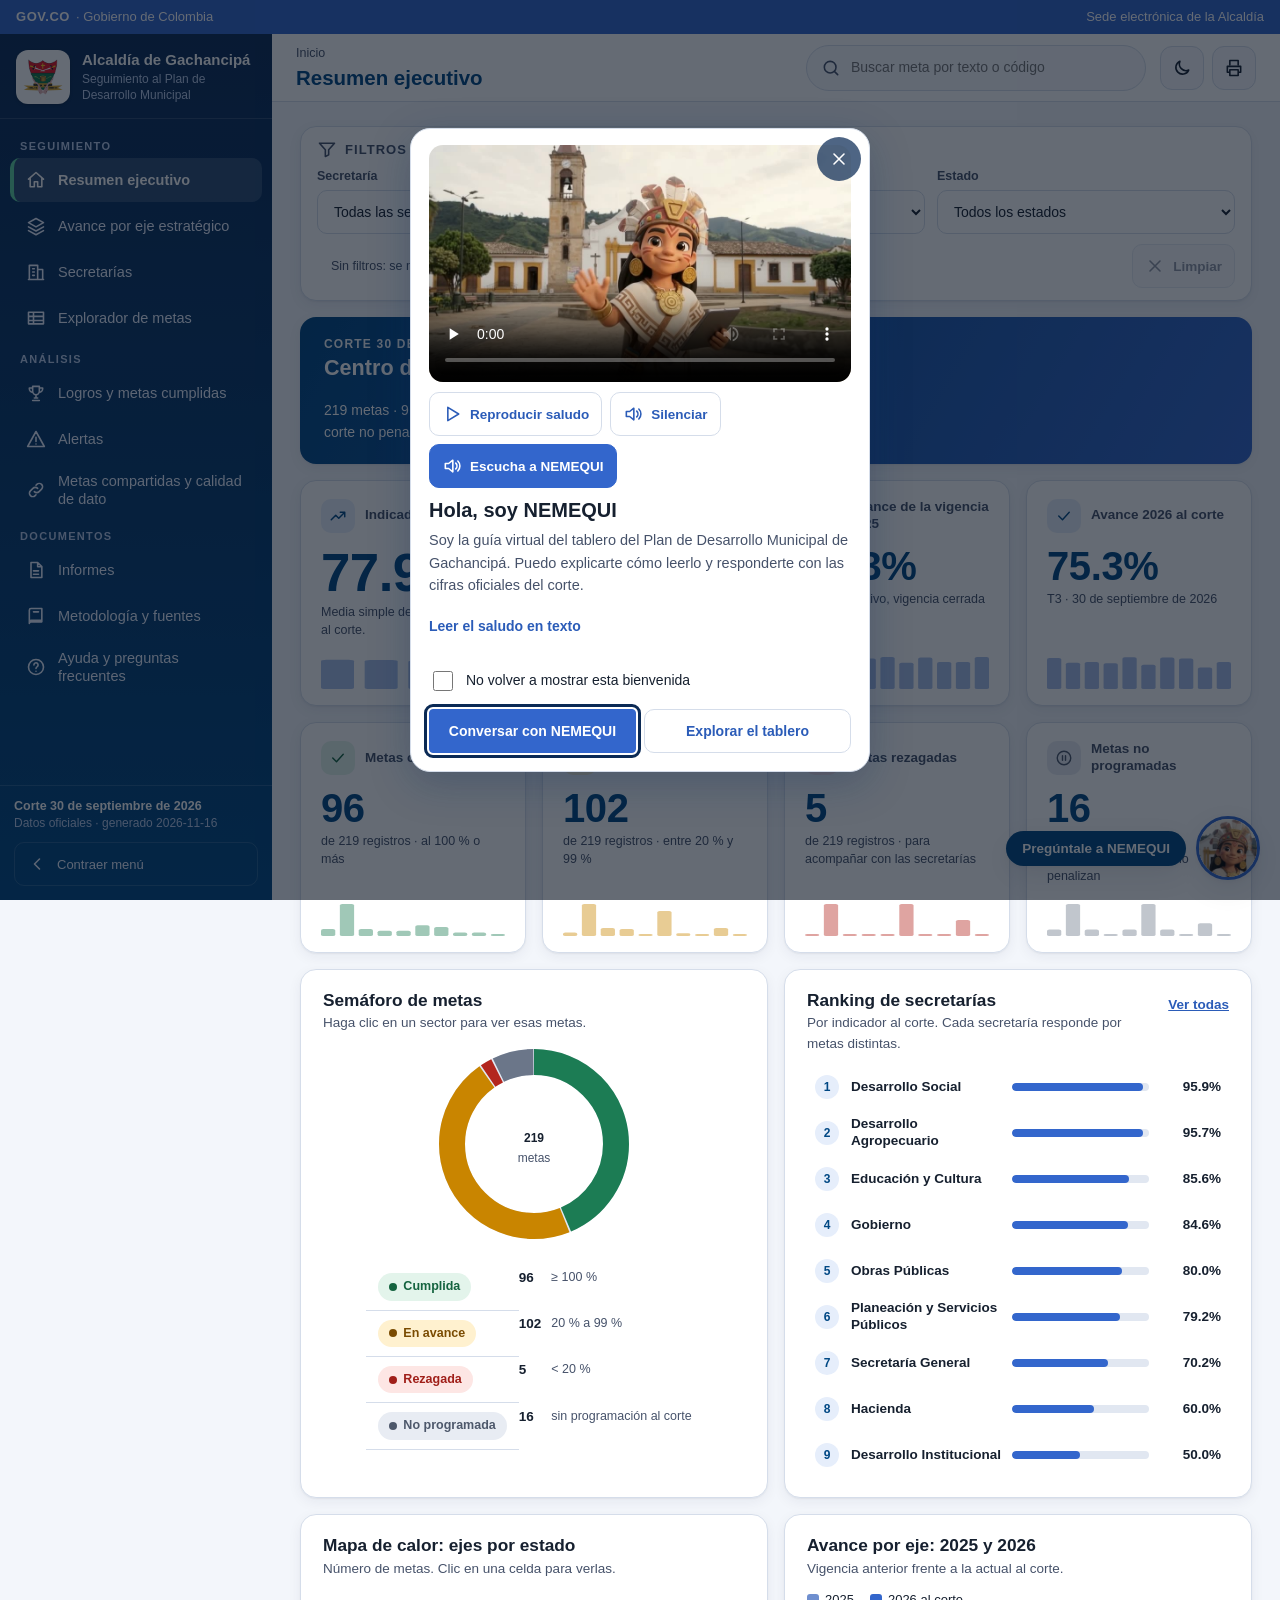
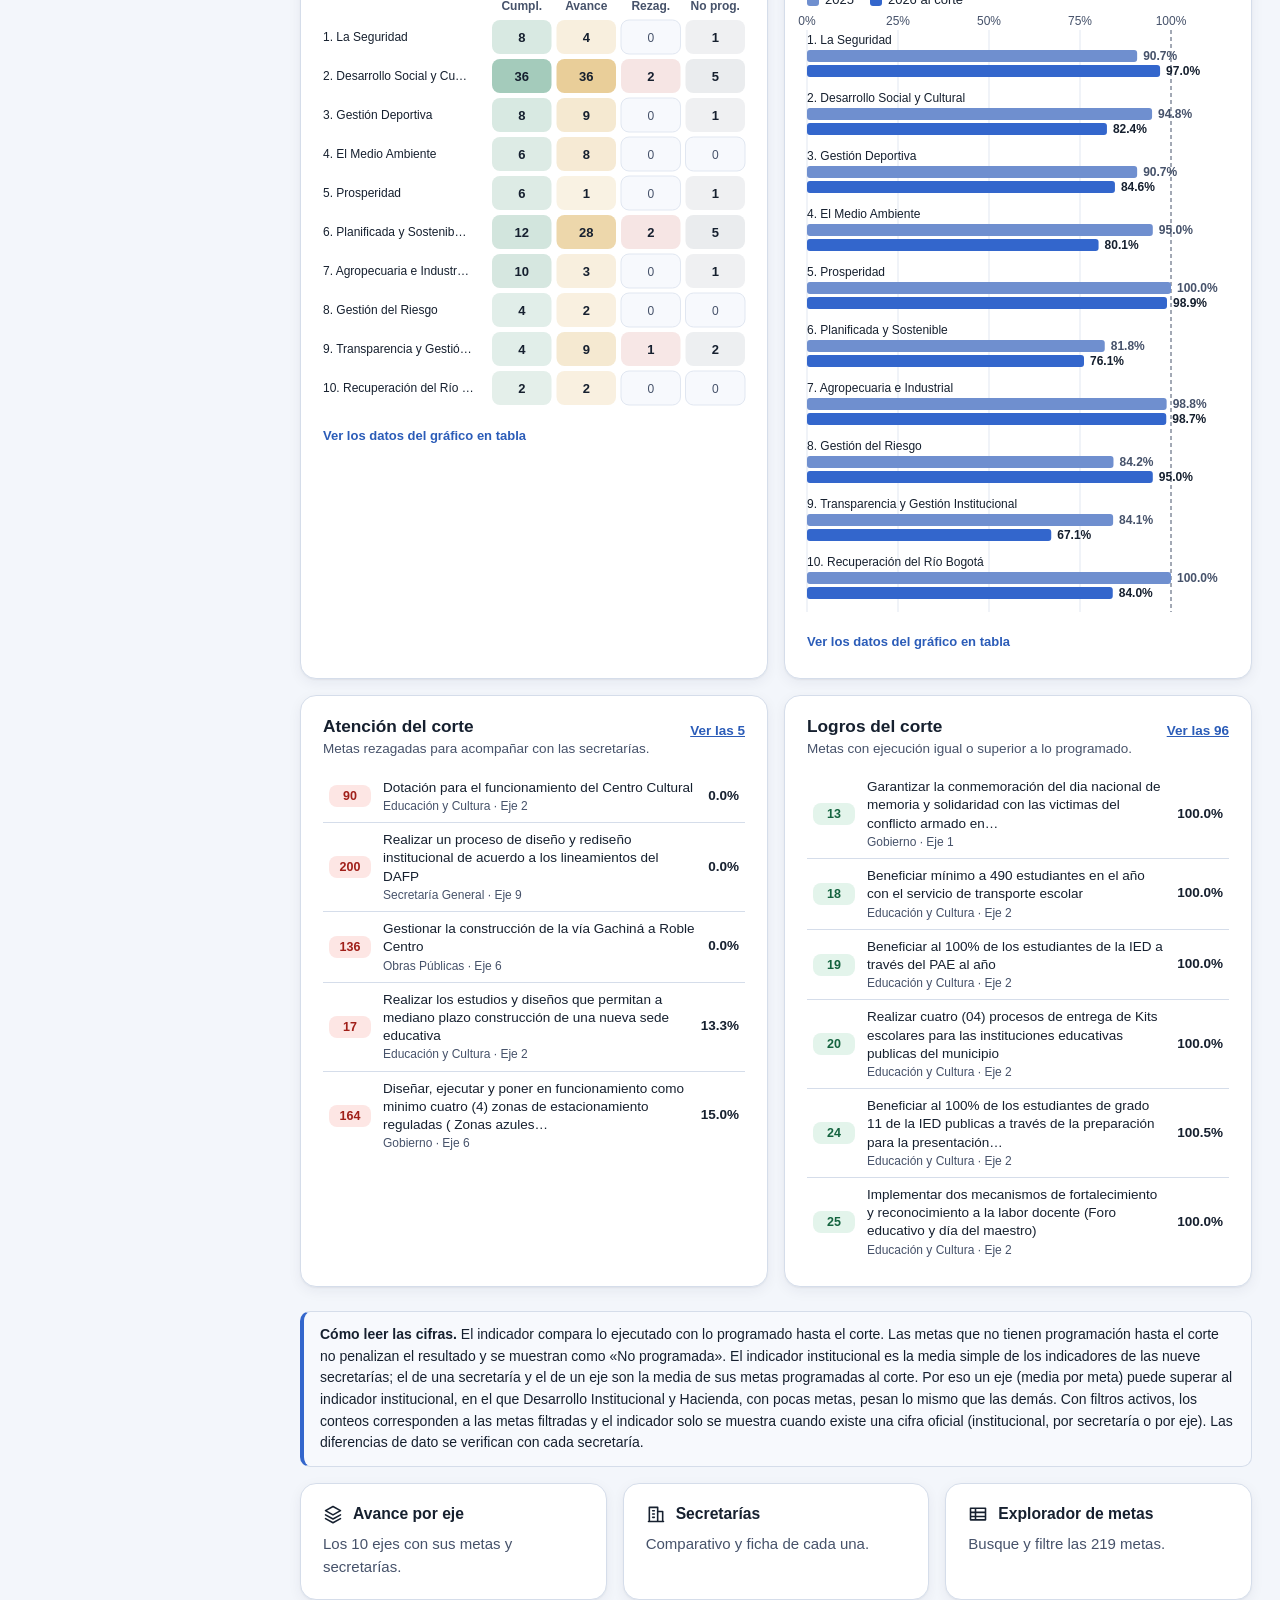
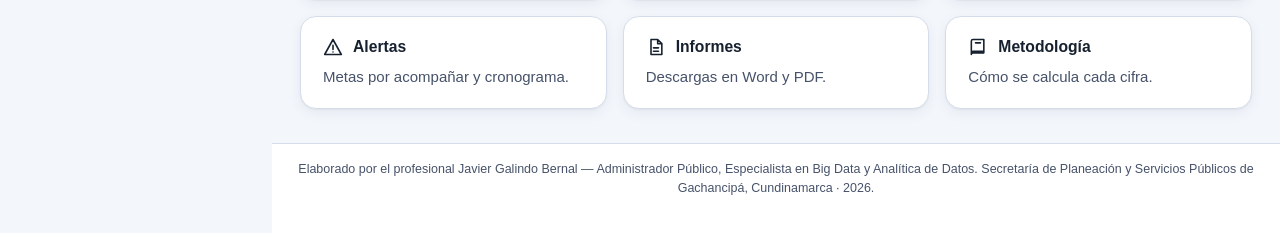
==== commit f2ebed6d: "Portal PDM Gachancipá: rediseño tipo dashboard, agente virtual NEMEQUI con motor de preguntas, audio" ====
--- a/index.html
+++ b/index.html
@@ -34,6 +34,15 @@
     <symbol id="i-down" viewBox="0 0 24 24"><path d="M12 4v11M7 11l5 5 5-5M5 20h14"/></symbol>
     <symbol id="i-grid" viewBox="0 0 24 24"><path d="M4 4h7v7H4zM13 4h7v7h-7zM4 13h7v7H4zM13 13h7v7h-7z"/></symbol>
     <symbol id="i-check" viewBox="0 0 24 24"><path d="M5 12l5 5 9-10"/></symbol>
+    <symbol id="i-filter" viewBox="0 0 24 24"><path d="M3 5h18l-7 8v6l-4 2v-8L3 5z"/></symbol>
+    <symbol id="i-trend" viewBox="0 0 24 24"><path d="M3 17l6-6 4 4 8-8M15 7h6v6"/></symbol>
+    <symbol id="i-help" viewBox="0 0 24 24"><circle cx="12" cy="12" r="9"/><path d="M9.5 9.5a2.5 2.5 0 114 2c-.9.6-1.5 1.1-1.5 2.2M12 17h.01"/></symbol>
+    <symbol id="i-send" viewBox="0 0 24 24"><path d="M4 12l16-8-6 16-3-7-7-1z"/></symbol>
+    <symbol id="i-copy" viewBox="0 0 24 24"><path d="M9 9h11v12H9zM5 15V3h11"/></symbol>
+    <symbol id="i-trash" viewBox="0 0 24 24"><path d="M4 7h16M9 7V4h6v3M6 7l1 14h10l1-14M10 11v6M14 11v6"/></symbol>
+    <symbol id="i-speaker" viewBox="0 0 24 24"><path d="M4 9v6h4l5 4V5L8 9H4zM16.5 8.5a5 5 0 010 7M19 6a8.5 8.5 0 010 12"/></symbol>
+    <symbol id="i-play" viewBox="0 0 24 24"><path d="M7 4l13 8-13 8z"/></symbol>
+    <symbol id="i-pause" viewBox="0 0 24 24"><circle cx="12" cy="12" r="9"/><path d="M10 9v6M14 9v6"/></symbol>
   </defs>
 </svg>
 
@@ -69,6 +78,7 @@
       <ul aria-labelledby="ns3">
         <li><a href="#/informes" data-r="informes"><svg class="ic"><use href="#i-file"/></svg><span>Informes</span></a></li>
         <li><a href="#/metodologia" data-r="metodologia"><svg class="ic"><use href="#i-book"/></svg><span>Metodología y fuentes</span></a></li>
+        <li><a href="#/ayuda" data-r="ayuda"><svg class="ic"><use href="#i-help"/></svg><span>Ayuda y preguntas frecuentes</span></a></li>
       </ul>
     </nav>
     <div class="sb-foot">
@@ -111,5 +121,10 @@
 <script src="js/charts.js"></script>
 <script src="js/paginas.js"></script>
 <script src="js/app.js"></script>
+<!-- Agente virtual NEMEQUI: se carga si sus archivos existen (los crea otro paso del flujo) -->
+<link rel="stylesheet" href="css/nemequi.css">
+<script src="conocimiento/banco_preguntas.js"></script>
+<script src="js/motor.js"></script>
+<script src="js/nemequi.js"></script>
 </body>
 </html>
--- a/css/app.css
+++ b/css/app.css
@@ -4,14 +4,14 @@
   --govco:#3366CC; --govco-d:#004884; --govco-dd:#0B2A55; --acc:#1C7C54;
   --f-tit:Montserrat,"Segoe UI","Helvetica Neue",Arial,sans-serif;
   --f-txt:"Work Sans","Segoe UI","Helvetica Neue",Arial,sans-serif;
-  --bg:#F2F5FA; --surf:#FFFFFF; --surf2:#F7F9FD; --ink:#16202F; --mut:#46526A; --line:#D5DDEA;
+  --bg:#F3F6FB; --surf:#FFFFFF; --surf2:#F7F9FD; --ink:#16202F; --mut:#46526A; --line:#D5DDEA;
   --link:#2B5CB8; --focus:#0B2A55; --shadow:0 1px 2px rgba(16,32,60,.06),0 4px 14px rgba(16,32,60,.06);
   --sb-bg:#0B2A55; --sb-bg2:#004884; --sb-ink:#EAF1FF; --sb-mut:#B9CBEA; --sb-act:rgba(255,255,255,.14); --sb-line:rgba(255,255,255,.14);
   --c-cum:#1C7C54; --c-ava:#C98500; --c-rez:#B3261E; --c-np:#6B7689;
   --t-cum:#14633F; --t-ava:#7A4B00; --t-rez:#A01F19; --t-np:#4D586B;
   --b-cum:#E3F4EB; --b-ava:#FFF1CF; --b-rez:#FDE6E4; --b-np:#E8ECF3;
   --a25:#6F8FCF; --a26:#3366CC; --on-cum:#FFFFFF; --on-ava:#1A1200; --on-rez:#FFFFFF; --on-np:#FFFFFF; --grid:#E1E7F1; --hov:#EEF3FC;
-  --pill:#FFFFFF; --sbw:272px; --govh:34px;
+  --pill:#FFFFFF; --sbw:272px; --govh:34px; --ic:#004884; --ic-bg:#E6EEFB; --r:16px; --shadow2:0 2px 4px rgba(16,32,60,.05),0 10px 28px rgba(16,32,60,.09); --tipbg:#0B2A55; --tipink:#FFFFFF;
 }
 :root[data-theme="dark"]{
   color-scheme:dark;
@@ -21,6 +21,7 @@
   --c-cum:#46C791; --c-ava:#F2B138; --c-rez:#FF8F86; --c-np:#9AA7BC;
   --t-cum:#6FE0AE; --t-ava:#F6C463; --t-rez:#FFA9A2; --t-np:#B6C2D6;
   --b-cum:#0F3A2A; --b-ava:#3A2C08; --b-rez:#40161A; --b-np:#1E2B40;
+  --ic:#BBD0FF; --ic-bg:#1B2E4D; --shadow2:0 2px 4px rgba(0,0,0,.4),0 10px 28px rgba(0,0,0,.35); --tipbg:#E8EEF8; --tipink:#0A1424;
   --a25:#6C88C0; --a26:#8FB1F5; --on-cum:#07131F; --on-ava:#07131F; --on-rez:#07131F; --on-np:#07131F; --grid:#22324B; --hov:#162841; --pill:#F4F7FD;
 }
 *{box-sizing:border-box}
@@ -85,7 +86,7 @@
 .ico-btn:hover{background:var(--hov)}
 .burger{display:none}
 .sb-close{display:none;margin-left:auto;background:transparent;border-color:var(--sb-line);color:var(--sb-ink)}
-main{padding:22px 24px 30px;flex:1;min-width:0;max-width:1480px;width:100%;margin:0 auto}
+main{padding:24px 28px 34px;flex:1;min-width:0;max-width:1480px;width:100%;margin:0 auto}
 main:focus{outline:none}
 .foot{padding:16px 24px 22px;border-top:1px solid var(--line);background:var(--surf);font-size:12.5px;color:var(--mut);text-align:center}
 .foot p{margin:0;max-width:1100px;margin-inline:auto}
@@ -107,7 +108,7 @@
 .g3{grid-template-columns:repeat(3,minmax(0,1fr))}
 .g4{grid-template-columns:repeat(4,minmax(0,1fr))}
 .g-aut{grid-template-columns:repeat(auto-fill,minmax(250px,1fr))}
-.card{background:var(--surf);border:1px solid var(--line);border-radius:14px;padding:18px 20px;box-shadow:var(--shadow);min-width:0}
+.card{background:var(--surf);border:1px solid var(--line);border-radius:var(--r);padding:20px 22px;box-shadow:var(--shadow);min-width:0}
 .card>h2,.card>h3{margin-bottom:4px}
 .card .sub{color:var(--mut);font-size:13.5px;margin:0 0 12px}
 .hero{background:linear-gradient(120deg,var(--govco-d),var(--govco));color:#fff;border:0;display:flex;gap:22px;align-items:center;flex-wrap:wrap}
@@ -120,8 +121,9 @@
 :root[data-theme="dark"] .kpi .v{color:var(--ink)}
 .kpi .l{font-size:13px;color:var(--mut);font-weight:500}
 .kpi .n{font-size:12.5px;color:var(--mut)}
-.kpi{border-top:4px solid var(--govco)}
-.kpi.k-cum{border-top-color:var(--c-cum)}.kpi.k-ava{border-top-color:var(--c-ava)}.kpi.k-rez{border-top-color:var(--c-rez)}.kpi.k-np{border-top-color:var(--c-np)}
+.kpi{position:relative;overflow:hidden;padding-left:24px}
+.kpi::before{content:"";position:absolute;left:0;top:0;bottom:0;width:5px;background:var(--govco)}
+.kpi.k-cum::before{background:var(--c-cum)}.kpi.k-ava::before{background:var(--c-ava)}.kpi.k-rez::before{background:var(--c-rez)}.kpi.k-np::before{background:var(--c-np)}
 .nota{background:var(--surf2);border:1px solid var(--line);border-left:4px solid var(--govco);border-radius:10px;padding:12px 16px;font-size:14px;color:var(--ink)}
 .nota.verde{border-left-color:var(--acc)}
 .nota b{font-family:var(--f-tit)}
@@ -147,7 +149,7 @@
 
 /* tarjetas de eje / secretaría */
 .lcard{display:flex;flex-direction:column;gap:8px;text-decoration:none;color:var(--ink);transition:transform .15s,box-shadow .15s,border-color .15s}
-.lcard:hover{border-color:var(--govco);transform:translateY(-2px)}
+.lcard:hover{border-color:var(--govco);transform:translateY(-2px);box-shadow:var(--shadow2)}
 .lcard h3{font-size:.98rem;color:var(--ink)}
 .lcard .ind{font:800 1.9rem/1 var(--f-tit);color:var(--govco-d)}
 :root[data-theme="dark"] .lcard .ind{color:var(--ink)}
@@ -228,14 +230,99 @@
 .vacio{text-align:center;padding:36px 10px;color:var(--mut)}
 code{background:var(--surf2);border:1px solid var(--line);border-radius:5px;padding:1px 6px;font-size:.9em}
 
+/* ===================== tablero (dashboard) ===================== */
+@keyframes rise{from{opacity:0;transform:translateY(8px)}to{opacity:1;transform:none}}
+@keyframes shim{0%{background-position:-300px 0}100%{background-position:300px 0}}
+main.enter{animation:rise .28s ease both}
+.sec-h{display:flex;justify-content:space-between;align-items:flex-start;gap:12px;margin-bottom:10px}
+.sec-h h2{font-size:1.08rem}
+.sec-h .sub{margin:2px 0 0}
+.lnk{font-size:13.5px;font-weight:600;white-space:nowrap;min-height:32px;display:inline-flex;align-items:center}
+.banner{display:flex;gap:18px 28px;align-items:center;justify-content:space-between;flex-wrap:wrap;background:linear-gradient(120deg,var(--govco-d),var(--govco));color:#fff;border-radius:var(--r);padding:20px 24px;box-shadow:var(--shadow)}
+:root[data-theme="dark"] .banner{background:linear-gradient(120deg,#0B2A55,#1D4A92)}
+.banner h2{color:#fff;font-size:1.35rem;font-weight:800}
+.banner .eyebrow{margin:0 0 4px;font:600 12px var(--f-tit);letter-spacing:.1em;text-transform:uppercase;color:#fff;opacity:.95}
+.banner .b-tx{margin:0;max-width:520px;font-size:14px;color:#fff}
+.kpis{display:grid;grid-template-columns:repeat(12,minmax(0,1fr));gap:16px}
+.kpi2{grid-column:span 3;display:flex;flex-direction:column;gap:4px;text-decoration:none;color:var(--ink);padding:18px 20px 16px;transition:transform .15s,box-shadow .15s,border-color .15s;--spark:var(--a26)}
+.kpi2.k-main{grid-column:span 6}
+.kpi2:nth-child(2),.kpi2:nth-child(3){grid-column:span 3}
+.kpi2:hover{transform:translateY(-2px);box-shadow:var(--shadow2);border-color:var(--govco)}
+.kpi2 .kh{display:flex;align-items:center;gap:10px}
+.kpi2 .kic{width:34px;height:34px;border-radius:10px;display:grid;place-items:center;background:var(--ic-bg);color:var(--ic);flex:none}
+.kpi2 .kic .ic{width:18px;height:18px}
+.kpi2 .l{font-size:13.5px;font-weight:600;color:var(--mut);line-height:1.25}
+.kpi2 .v{font:800 2.5rem/1.05 var(--f-tit);color:var(--govco-d);margin-top:8px;letter-spacing:-.01em}
+:root[data-theme="dark"] .kpi2 .v{color:var(--ink)}
+.kpi2.k-main .v{font-size:3.3rem}
+.kpi2 .n{font-size:12.5px;color:var(--mut);line-height:1.4}
+.kpi2 .sp{margin-top:auto;padding-top:12px}
+.kpi2.k-cum{--spark:var(--c-cum);--ic:var(--t-cum);--ic-bg:var(--b-cum)}
+.kpi2.k-ava{--spark:var(--c-ava);--ic:var(--t-ava);--ic-bg:var(--b-ava)}
+.kpi2.k-rez{--spark:var(--c-rez);--ic:var(--t-rez);--ic-bg:var(--b-rez)}
+.kpi2.k-np{--spark:var(--c-np);--ic:var(--t-np);--ic-bg:var(--b-np)}
+.kpi2.k-main{--spark:var(--govco)}
+.spark{width:100%;height:34px;display:block}
+.spark .sp-b{fill:var(--spark);opacity:.42}
+.spark .sp-hi{fill:var(--spark);opacity:1}
+.chip{text-decoration:none}
+a.chip:hover{filter:brightness(.97);text-decoration:underline}
+.rank{list-style:none;margin:0;padding:0;display:flex;flex-direction:column;gap:2px}
+.rank a{display:grid;grid-template-columns:26px minmax(0,1.1fr) minmax(0,1fr) 62px;gap:10px;align-items:center;min-height:44px;padding:4px 8px;border-radius:10px;text-decoration:none;color:var(--ink);font-size:13.5px;transition:background .15s}
+.rank a:hover{background:var(--hov)}
+.rank .pos{display:grid;place-items:center;width:24px;height:24px;border-radius:50%;background:var(--ic-bg);color:var(--ic);font:700 12px var(--f-tit)}
+.rank .nm{font-weight:600;line-height:1.25}
+.rank .bar{height:8px;border-radius:99px;background:var(--grid);overflow:hidden}
+.rank .bar i{display:block;height:100%;background:var(--a26);border-radius:99px;transition:width .4s ease}
+.rank .vl{text-align:right;font-weight:700}
+.mlist{list-style:none;margin:0;padding:0;display:flex;flex-direction:column}
+.mlist li+li{border-top:1px solid var(--line)}
+.mlist a{display:grid;grid-template-columns:auto minmax(0,1fr) auto;gap:12px;align-items:center;min-height:52px;padding:8px 6px;text-decoration:none;color:var(--ink);font-size:13.5px;border-radius:8px;transition:background .15s}
+.mlist a:hover{background:var(--hov)}
+.mlist .cd{min-width:42px;text-align:center;padding:4px 8px;border-radius:8px;font:700 12.5px var(--f-tit)}
+.mlist .tx{line-height:1.35}
+.mlist .tx small{display:block;color:var(--mut);font-size:12px;margin-top:1px}
+.mlist .vl{font-weight:700;font-variant-numeric:tabular-nums}
+.chart .hn{font-weight:700;font-size:13px}
+.chart .hz{fill:var(--mut);font-size:12px}
+.chart .hc0{fill:var(--surf2);stroke:var(--grid)}
+.chart a:hover .hc{stroke:var(--ink);stroke-width:1.5}
+.chart a:hover circle{opacity:.85}
+.chart a:focus-visible .hc{stroke:var(--focus);stroke-width:3}
+.tip{position:fixed;z-index:300;pointer-events:none;background:var(--tipbg);color:var(--tipink);font:500 12.5px/1.35 var(--f-txt);padding:6px 10px;border-radius:8px;max-width:280px;box-shadow:var(--shadow2)}
+.tip[hidden]{display:none}
+/* filtros globales */
+.fbar{padding:12px 16px 12px;margin-bottom:16px;border-radius:var(--r)}
+.fbar summary{list-style:none;cursor:default;font:700 13px var(--f-tit);color:var(--mut);text-transform:uppercase;letter-spacing:.08em;margin-bottom:8px}
+.fbar summary::-webkit-details-marker{display:none}
+.fbar summary .row{gap:8px}
+.fb-ctl{display:grid;grid-template-columns:repeat(3,minmax(0,1fr));gap:12px;align-items:end}
+.fb-ctl .fld select{min-height:44px}
+.fb-clear{margin-left:auto}
+.fb-aviso{margin:10px 0 0;padding:8px 12px;border-radius:8px;background:var(--warn-bg,#FFF4D6);color:var(--ink);border:1px solid var(--warn-bd,#C99700);font-size:13.5px;display:flex;flex-wrap:wrap;gap:6px 12px;align-items:center}
+:root[data-theme="dark"] .fb-aviso{background:#3A3010;border-color:#B38A00}
+.fb-act{display:flex;flex-wrap:wrap;gap:8px 14px;align-items:center;margin-top:10px}
+.fchips{list-style:none;margin:0;padding:0;display:flex;flex-wrap:wrap;gap:8px}
+.fchip{display:inline-flex;align-items:center;gap:8px;min-height:44px;padding:4px 10px 4px 14px;border-radius:999px;border:1px solid var(--govco);background:var(--ic-bg);color:var(--ic);font:500 13px var(--f-txt);cursor:pointer}
+.fchip b{font-weight:700}
+.fchip .ic{width:16px;height:16px}
+.fchip:hover{background:var(--hov)}
+.vacio .ic.big{width:44px;height:44px;color:var(--mut);margin-bottom:6px}
+.vacio h2{margin-bottom:6px}
+/* esqueleto de carga */
+.skel{display:flex;flex-direction:column;gap:16px}
+.sk{border-radius:var(--r);background:linear-gradient(90deg,var(--grid) 25%,var(--surf2) 50%,var(--grid) 75%);background-size:600px 100%;animation:shim 1.1s linear infinite}
+.sk-ban{height:84px}.sk-k{height:132px}.sk-c{height:260px}
+.sk-row{display:grid;grid-template-columns:repeat(3,1fr);gap:16px}.sk-row.two{grid-template-columns:repeat(2,1fr)}
+
 /* adaptable */
 @media (max-width:1200px){.g4{grid-template-columns:repeat(2,minmax(0,1fr))}.filtros{grid-template-columns:1fr 1fr 1fr}.filtros .fld:first-child{grid-column:1/-1}}
 @media (max-width:1023px){
   :root,:root[data-menu="min"]{--sbw:0px}
-  .sb{width:300px;max-width:86vw;transform:translateX(-102%);box-shadow:6px 0 24px rgba(0,0,0,.35)}
+  .sb{width:300px;max-width:86vw;transform:translateX(-102%)}
   :root[data-menu="min"] .brand-tx,:root[data-menu="min"] .nav-sec,:root[data-menu="min"] .nav a span,:root[data-menu="min"] .sb-corte{display:revert}
   .nav a{justify-content:flex-start!important}
-  body.menu-open .sb{transform:none}
+  body.menu-open .sb{transform:none;box-shadow:6px 0 24px rgba(0,0,0,.35)}
   .main{margin-left:0}
   .burger{display:grid}
   .sb-close{display:grid}
@@ -271,9 +358,25 @@
   .govbar{font-size:12px}.govbar .gov-sede{display:none}
   .foot{padding:14px 16px 20px}
 }
+/* tablero: adaptable */
+@media (max-width:1200px){
+  .kpi2.k-main{grid-column:span 12}.kpi2:nth-child(2),.kpi2:nth-child(3){grid-column:span 6}.kpi2{grid-column:span 6}
+  .g2{grid-template-columns:minmax(0,1fr)}
+}
+@media (max-width:720px){
+  .fbar summary{cursor:pointer;display:flex;align-items:center;min-height:44px;margin-bottom:0;color:var(--link)}
+  .fbar details[open]>summary{margin-bottom:8px}
+  .fb-ctl{grid-template-columns:1fr}
+  .kpi2{grid-column:span 6;padding:14px 14px 12px}.kpi2.k-main,.kpi2:nth-child(2),.kpi2:nth-child(3){grid-column:span 12}
+  .kpi2 .v{font-size:2rem}.kpi2.k-main .v{font-size:2.6rem}
+  .kpi2 .n{display:none}.kpi2.k-main .n,.kpi2:nth-child(2) .n,.kpi2:nth-child(3) .n{display:block}
+  .rank a{grid-template-columns:24px minmax(0,1fr) 56px}.rank .bar{display:none}
+  .banner{padding:16px}.banner h2{font-size:1.15rem}
+  .sk-row,.sk-row.two{grid-template-columns:1fr}
+}
 @media (prefers-reduced-motion:reduce){*{transition:none!important;animation:none!important;scroll-behavior:auto!important}}
 @media print{
-  .govbar,.sb,.sb-back,.top .acts,.gsearch,.burger,.skip,.filtros,.pag,.btn,.seg{display:none!important}
+  .govbar,.sb,.sb-back,.fbar,.tip,.top .acts,.gsearch,.burger,.skip,.filtros,.pag,.btn,.seg{display:none!important}
   :root{--sbw:0px;--govh:0px}
   body{background:#fff;color:#000;font-size:11pt}
   .main{margin:0}.top{position:static;border:0;padding:0 0 8px}
@@ -281,6 +384,11 @@
   main{padding:0;max-width:none}
   a{color:#000;text-decoration:none}
   .hero{background:#fff!important;color:#000;border:1px solid #444}.hero h2,.hero p{color:#000}
+  .banner{background:#fff!important;color:#000!important;border:1px solid #444;box-shadow:none}
+  .banner h2,.banner .eyebrow,.banner .b-tx{color:#000!important;opacity:1}
+  .kpi2,.card{break-inside:avoid;box-shadow:none}
+  .spark{display:none!important}
+  .nq-fab,.nq-panel,.nq-wel-w,.fb-aviso{display:none!important}
   .tw{overflow:visible}
   details.dtab:not([open]) > *:not(summary){display:block}
 }
--- a/css/nemequi.css
+++ b/css/nemequi.css
@@ -0,0 +1,161 @@
+/* NEMEQUI · estilos del agente virtual y de la página #/ayuda. Usa los tokens de app.css (día/noche). Sin recursos externos. */
+:root{--nq-user:#004884;--nq-user-ink:#FFFFFF;--nq-bot:#F1F5FC;--nq-ring:#3366CC;--nq-w:420px;--nq-sh:0 12px 40px rgba(11,42,85,.28)}
+:root[data-theme="dark"]{--nq-user:#2A5BB0;--nq-user-ink:#FFFFFF;--nq-bot:#16263E;--nq-ring:#8FB1F5;--nq-sh:0 12px 40px rgba(0,0,0,.6)}
+
+/* ---------- botón flotante ---------- */
+.nq-fab{position:fixed;right:20px;bottom:20px;z-index:60;display:flex;align-items:center;gap:10px;padding:0;border:0;background:none;cursor:pointer;font:inherit;color:inherit}
+.nq-fab-l{background:var(--govco-d);color:#fff;font:600 13.5px var(--f-tit);padding:10px 16px;border-radius:999px;box-shadow:var(--shadow2);white-space:nowrap;transition:transform .15s}
+.nq-fab:hover .nq-fab-l{transform:translateX(-2px);background:var(--govco-dd)}
+.nq-fab-i{position:relative;width:64px;height:64px;border-radius:50%;flex:none;background:var(--surf);box-shadow:var(--shadow2)}
+.nq-fab-i img{width:100%;height:100%;border-radius:50%;object-fit:cover;border:3px solid var(--nq-ring);display:block;background:var(--surf)}
+.nq-fab-i::after{content:"";position:absolute;inset:-2px;border-radius:50%;border:2px solid var(--nq-ring);opacity:0;animation:nqPulse 2.4s ease-out 1.2s 2}
+.nq-fab:hover .nq-fab-i::after{animation:none}
+@keyframes nqPulse{0%{transform:scale(1);opacity:.7}100%{transform:scale(1.5);opacity:0}}
+.nq-fab:focus-visible{outline:3px solid var(--focus);outline-offset:4px;border-radius:999px}
+:root[data-theme="dark"] .nq-fab-l{background:#E8EEF8;color:#0A1424}
+:root[data-theme="dark"] .nq-fab:hover .nq-fab-l{background:#FFFFFF}
+body.nq-open .nq-fab{display:none}
+@media (max-width:560px){.nq-fab-l{display:none}.nq-fab{right:14px;bottom:14px}}
+.foot{padding-bottom:calc(22px + 12px)}
+@media (max-width:720px){.foot{padding-bottom:88px}}
+
+/* ---------- panel de chat ---------- */
+.nq-panel{position:fixed;top:0;right:0;bottom:0;z-index:80;width:min(var(--nq-w),100vw);display:flex;flex-direction:column;background:var(--surf);color:var(--ink);border-left:1px solid var(--line);box-shadow:var(--nq-sh);font-family:var(--f-txt)}
+.nq-panel[hidden]{display:none}
+.nq-panel.in{animation:nqIn .22s ease-out}
+@keyframes nqIn{from{transform:translateX(24px);opacity:0}to{transform:none;opacity:1}}
+.nq-h{display:flex;align-items:center;gap:10px;padding:12px 12px 12px 16px;background:linear-gradient(120deg,var(--govco-dd),var(--govco-d));color:#fff;flex:none}
+:root[data-theme="dark"] .nq-h{background:linear-gradient(120deg,#0B2A55,#1D4A92)}
+.nq-hav{width:44px;height:44px;border-radius:50%;object-fit:cover;border:2px solid #fff;flex:none}
+.nq-ht{min-width:0;flex:1}
+.nq-ht h2{margin:0;font:700 14.5px/1.25 var(--f-tit);color:#fff}
+.nq-ctx{margin:2px 0 0;font-size:12px;color:#DCE7FB;white-space:nowrap;overflow:hidden;text-overflow:ellipsis}
+.nq-hb{display:flex;gap:2px;flex:none}
+.nq-ib{display:inline-grid;place-items:center;width:44px;height:44px;border-radius:10px;border:0;background:transparent;color:inherit;cursor:pointer}
+.nq-h .nq-ib{color:#fff}
+.nq-h .nq-ib:hover,.nq-h .nq-ib[aria-expanded="true"],.nq-h .nq-ib.on{background:rgba(255,255,255,.2)}
+.nq-h .nq-ib:focus-visible{outline:3px solid #fff;outline-offset:-3px}
+.nq-body{position:relative;flex:1;min-height:0;display:flex;flex-direction:column}
+.nq-log{flex:1;overflow-y:auto;padding:16px 14px;display:flex;flex-direction:column;gap:12px;background:var(--bg);scroll-behavior:smooth}
+.nq-log:focus-visible{outline-offset:-3px}
+.nq-m{display:flex;gap:8px;align-items:flex-end;max-width:100%}
+.nq-m.nq-u{justify-content:flex-end}
+.nq-av{width:32px;height:32px;border-radius:50%;object-fit:cover;flex:none;border:1.5px solid var(--nq-ring)}
+.nq-bub{max-width:86%;padding:10px 14px;border-radius:16px;font-size:14.5px;line-height:1.5;overflow-wrap:anywhere}
+.nq-b .nq-bub{background:var(--nq-bot);border:1px solid var(--line);border-bottom-left-radius:4px;color:var(--ink)}
+.nq-u .nq-bub{background:var(--nq-user);color:var(--nq-user-ink);border-bottom-right-radius:4px}
+.nq-tx{white-space:normal}
+.nq-acts{display:flex;flex-wrap:wrap;gap:6px;margin-top:10px}
+.nq-lk,.nq-ac{display:inline-flex;align-items:center;gap:6px;min-height:44px;padding:6px 12px;border-radius:999px;font:600 13px var(--f-txt);text-decoration:none;cursor:pointer;border:1px solid var(--govco);color:var(--link);background:var(--surf)}
+.nq-ac{background:var(--ic-bg);color:var(--ic)}
+.nq-lk .ic,.nq-ac .ic{width:16px;height:16px}
+.nq-lk:hover,.nq-ac:hover{background:var(--hov)}
+.nq-tools{margin-top:6px;display:flex;justify-content:flex-end}
+.nq-cp{display:inline-flex;align-items:center;gap:6px;min-height:44px;padding:2px 8px;border:0;background:none;color:var(--mut);font:500 12.5px var(--f-txt);cursor:pointer;border-radius:8px}
+.nq-cp:hover{color:var(--ink);background:var(--hov)}
+.nq-cp .ic{width:15px;height:15px}
+.nq-typing .nq-bub{display:flex;align-items:center;gap:8px}
+.nq-tl{font-size:12.5px;color:var(--mut)}
+.nq-dots{display:inline-flex;gap:4px}
+.nq-dots i{width:7px;height:7px;border-radius:50%;background:var(--mut);animation:nqDot 1s infinite ease-in-out}
+.nq-dots i:nth-child(2){animation-delay:.15s}.nq-dots i:nth-child(3){animation-delay:.3s}
+@keyframes nqDot{0%,80%,100%{opacity:.3;transform:translateY(0)}40%{opacity:1;transform:translateY(-3px)}}
+
+.nq-f{flex:none;padding:8px 12px 10px;border-top:1px solid var(--line);background:var(--surf)}
+.nq-chips{display:flex;flex-wrap:wrap;gap:6px;align-items:center;margin-bottom:8px;max-height:150px;overflow-y:auto}
+.nq-chips:empty{display:none}
+.nq-chl{flex-basis:100%;font:600 11.5px var(--f-tit);text-transform:uppercase;letter-spacing:.06em;color:var(--mut)}
+.nq-chip{min-height:44px;padding:6px 12px;border-radius:14px;border:1px solid var(--govco);background:var(--surf);color:var(--link);font:500 13px/1.3 var(--f-txt);text-align:left;cursor:pointer}
+.nq-chip:hover{background:var(--hov)}
+.nq-form{display:flex;gap:8px;align-items:flex-end}
+.nq-form textarea{flex:1;min-width:0;resize:none;min-height:44px;max-height:112px;border:1px solid var(--line);border-radius:12px;background:var(--surf);color:var(--ink);padding:10px 12px;font:14.5px/1.4 var(--f-txt)}
+.nq-form textarea:focus-visible{outline:3px solid var(--focus);outline-offset:1px}
+.nq-send{width:44px;height:44px;border-radius:12px;border:0;background:var(--govco);color:#fff;display:grid;place-items:center;cursor:pointer;flex:none}
+.nq-send:hover{background:var(--govco-d)}
+:root[data-theme="dark"] .nq-send{background:#2A5BB0}
+.nq-note{margin:6px 2px 0;font-size:11.5px;color:var(--mut);line-height:1.35}
+
+/* ---------- preguntas frecuentes dentro del panel ---------- */
+.nq-faq{position:absolute;inset:0;background:var(--surf);display:flex;flex-direction:column;z-index:2;overflow-y:auto;padding:14px}
+.nq-faq[hidden]{display:none}
+.nq-faq-h{display:flex;align-items:center;justify-content:space-between;gap:8px;margin-bottom:10px}
+.nq-faq-h h3{margin:0;font-size:1.05rem}
+.nq-txt{border:0;background:none;color:var(--link);font:600 13px var(--f-txt);text-decoration:underline;cursor:pointer;min-height:44px;padding:0 6px}
+.nq-faq-c{display:flex;flex-wrap:wrap;gap:6px;margin-bottom:10px}
+.nq-tab{min-height:44px;padding:6px 12px;border-radius:999px;border:1px solid var(--line);background:var(--surf2);color:var(--ink);font:500 13px var(--f-txt);cursor:pointer}
+.nq-tab[aria-pressed="true"]{background:var(--govco-d);border-color:var(--govco-d);color:#fff}
+:root[data-theme="dark"] .nq-tab[aria-pressed="true"]{background:#2A5BB0;border-color:#2A5BB0}
+.nq-fl{list-style:none;margin:0;padding:0;display:grid;gap:6px}
+.nq-fq{width:100%;min-height:44px;text-align:left;padding:9px 12px;border-radius:10px;border:1px solid var(--line);background:var(--surf);color:var(--ink);font:500 13.5px/1.35 var(--f-txt);cursor:pointer}
+.nq-fq:hover{background:var(--hov);border-color:var(--govco)}
+
+/* ---------- bienvenida ---------- */
+.nq-wel-w{position:fixed;inset:0;z-index:90;display:grid;place-items:center;padding:16px;background:rgba(8,17,31,.62);overflow-y:auto}
+.nq-wel-w[hidden]{display:none}
+.nq-wel{position:relative;width:min(460px,100%);max-height:100%;overflow-y:auto;background:var(--surf);color:var(--ink);border:1px solid var(--line);border-radius:20px;box-shadow:var(--nq-sh);padding:16px 18px 18px;animation:nqIn .25s ease-out}
+.nq-wel-x{position:absolute;right:8px;top:8px;z-index:2;background:rgba(11,42,85,.72);color:#fff;border-radius:50%}
+.nq-wel-x:hover{background:rgba(11,42,85,.92)}
+.nq-vid{border-radius:14px;overflow:hidden;background:#0B2A55;aspect-ratio:16/9;margin:0 0 10px}
+.nq-vid video{width:100%;height:100%;display:block;object-fit:cover;background:#0B2A55}
+.nq-vc{display:flex;flex-wrap:wrap;gap:8px;margin-bottom:10px}
+.nq-wel h2{font-size:1.25rem;margin:2px 0 6px}
+.nq-wel-d{margin:0 0 8px;color:var(--mut);font-size:14.5px}
+.nq-tr{margin:6px 0 10px;font-size:14px}
+.nq-tr summary{cursor:pointer;min-height:44px;display:flex;align-items:center;font-weight:600;color:var(--link)}
+.nq-tr p{margin:4px 0}
+.nq-chk{display:flex;gap:10px;align-items:center;min-height:44px;font-size:14px;cursor:pointer}
+.nq-chk input{width:20px;height:20px;accent-color:var(--govco)}
+.nq-wa{display:flex;flex-wrap:wrap;gap:8px;margin-top:6px}
+.nq-wa .btn{flex:1 1 180px}
+
+/* ---------- página #/ayuda ---------- */
+.ay-hero{background:linear-gradient(120deg,var(--govco-dd),var(--govco-d));border:0;color:#fff;display:flex;flex-wrap:wrap;gap:16px;align-items:center;justify-content:space-between}
+:root[data-theme="dark"] .ay-hero{background:linear-gradient(120deg,#0B2A55,#1D4A92)}
+.ay-hero h2,.ay-hero p{color:#fff}
+.ay-h1{display:flex;gap:16px;align-items:center;min-width:0;flex:1 1 420px}
+.ay-h1 img{width:72px;height:72px;border-radius:50%;object-fit:cover;border:3px solid #fff;flex:none}
+.ay-hero .btn{background:#fff;color:var(--govco-dd);border-color:#fff}
+.ay-hero .btn:hover{background:#E6EEFB}
+.ay-guia{display:grid;grid-template-columns:repeat(auto-fit,minmax(210px,1fr));gap:16px;margin-top:16px}
+.ay-g{display:flex;flex-direction:column;gap:6px;text-decoration:none;color:var(--ink);position:relative;transition:transform .15s,box-shadow .15s}
+.ay-g:hover{transform:translateY(-2px);box-shadow:var(--shadow2)}
+.ay-g span:last-child{font-size:13.5px;color:var(--mut)}
+.ay-g b{font-size:15px}
+.ay-g .kic{display:inline-grid;place-items:center;width:36px;height:36px;border-radius:10px;background:var(--ic-bg);color:var(--ic)}
+.ay-n{position:absolute;top:14px;right:16px;font:800 22px var(--f-tit);color:var(--line)}
+.ay-est{list-style:none;margin:8px 0 0;padding:0;display:grid;gap:8px}
+.ay-est li{display:flex;flex-wrap:wrap;gap:10px;align-items:center;font-size:14px}
+.ay-bus{position:relative;margin:8px 0}
+.ay-bus .ic{position:absolute;left:12px;top:50%;transform:translateY(-50%);color:var(--mut)}
+.ay-bus input{width:100%;min-height:46px;border:1px solid var(--line);border-radius:12px;background:var(--surf);color:var(--ink);padding:8px 12px 8px 40px;font:inherit;font-size:14.5px}
+.ay-vacio{text-align:center;padding:18px;color:var(--mut)}
+.ay-vacio[hidden],.ay-cat[hidden],.ay-q[hidden]{display:none}
+.ay-cat{margin-top:18px}
+.ay-cat h3{font-size:1.05rem;margin:0 0 8px;display:flex;align-items:center;gap:8px}
+.ay-q{border:1px solid var(--line);border-radius:12px;background:var(--surf);margin-bottom:8px;overflow:hidden}
+.ay-q summary{cursor:pointer;padding:12px 16px;min-height:44px;font-weight:600;font-size:14.5px;list-style:none;display:flex;align-items:center;gap:10px}
+.ay-q summary::-webkit-details-marker{display:none}
+.ay-q summary::before{content:"";width:8px;height:8px;border-right:2px solid var(--link);border-bottom:2px solid var(--link);transform:rotate(-45deg);flex:none;transition:transform .15s}
+.ay-q[open] summary::before{transform:rotate(45deg)}
+.ay-q[open]{border-color:var(--govco)}
+.ay-q summary:hover{background:var(--hov)}
+.ay-a{padding:2px 16px 14px 34px;font-size:14.5px}
+.ay-a p{margin:.3em 0 .6em}
+.ay-l{display:flex;flex-wrap:wrap;gap:6px}
+
+@media (max-width:720px){
+  .nq-panel{width:100vw;height:100dvh;border-left:0}
+  .nq-bub{max-width:90%;font-size:15px}
+  .nq-wel-w{align-items:end;padding:8px}
+  .ay-n{display:none}
+}
+@media (prefers-reduced-motion:reduce){
+  .nq-fab-i::after{animation:none!important}
+  .nq-panel.in,.nq-wel{animation:none}
+  .nq-dots i{animation:none;opacity:.7}
+  .nq-log{scroll-behavior:auto}
+}
+@media print{.nq-fab,.nq-panel,.nq-wel-w{display:none!important}}
+.nq-lk .ic{transform:scaleX(-1)}
+.nq-panel:has(.nq-faq:not([hidden])) .nq-chips{display:none}
+@media (max-width:720px){.nq-chips{max-height:104px}}
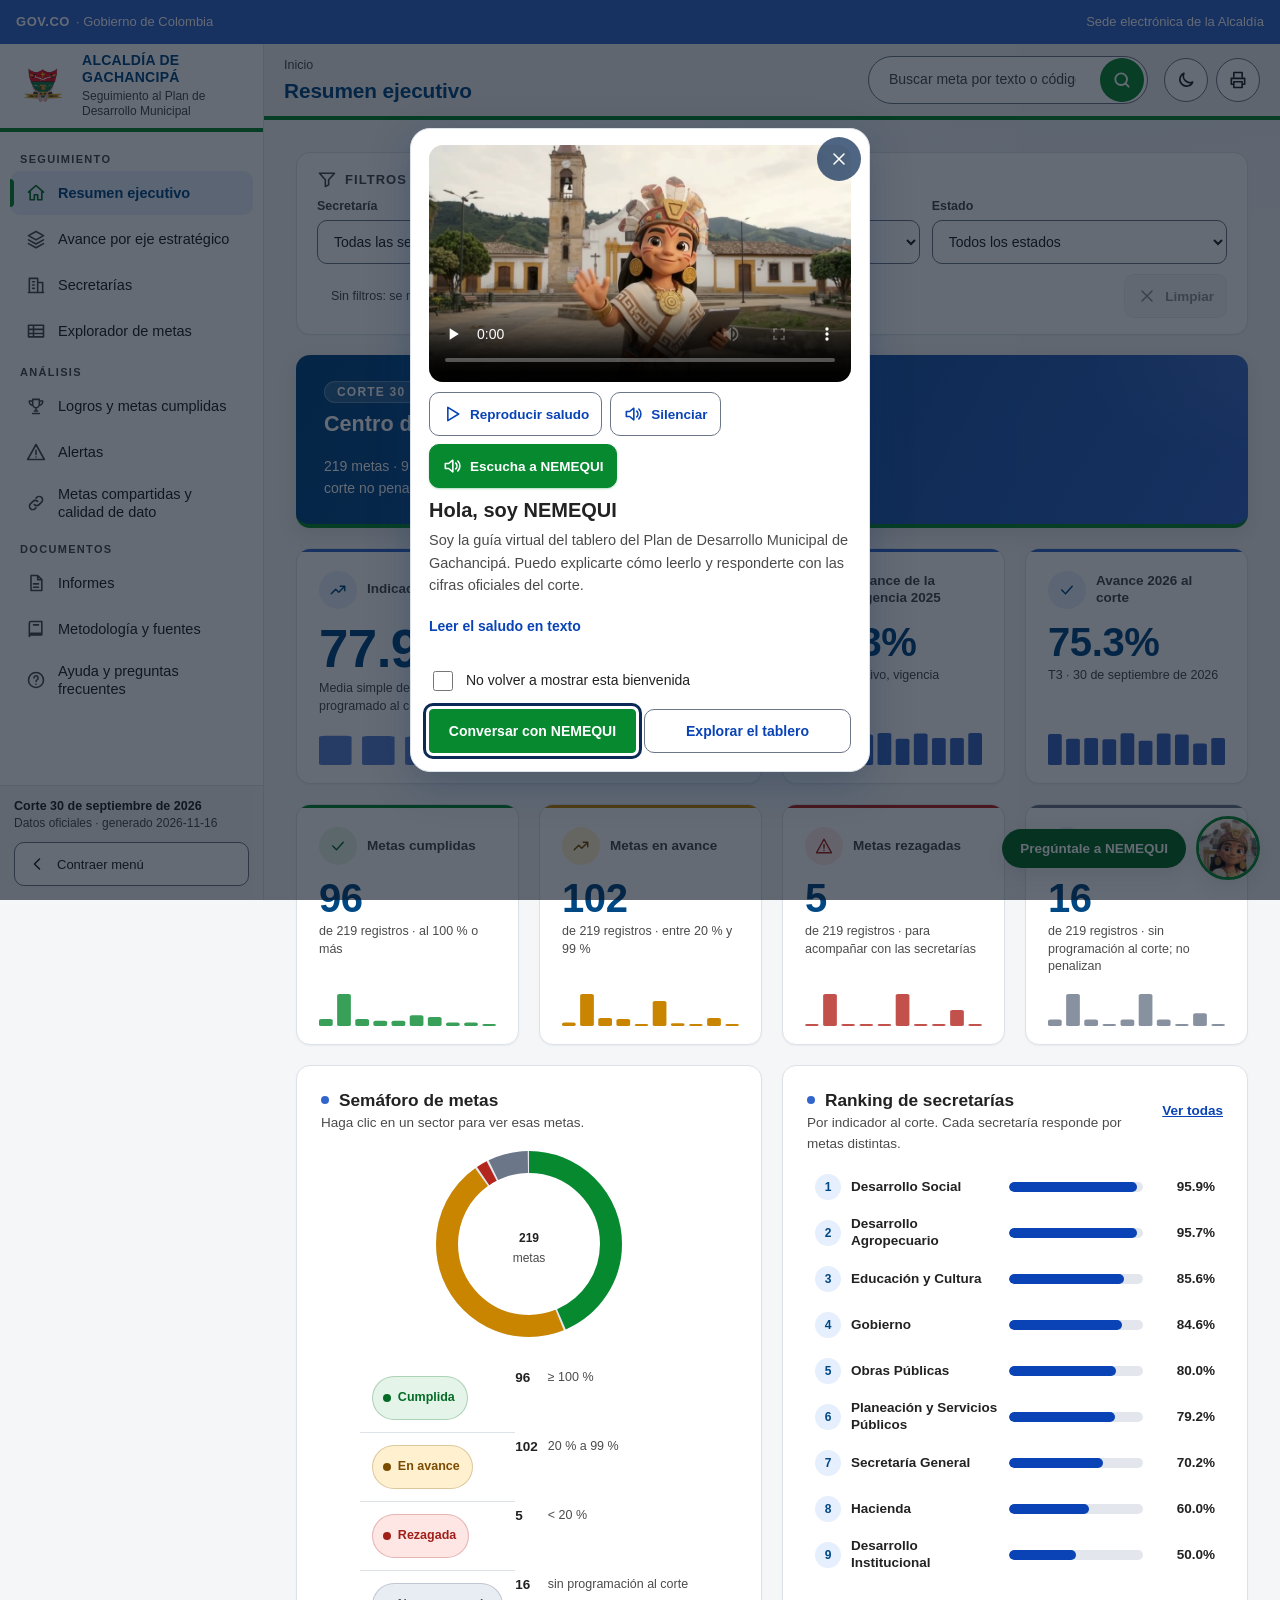
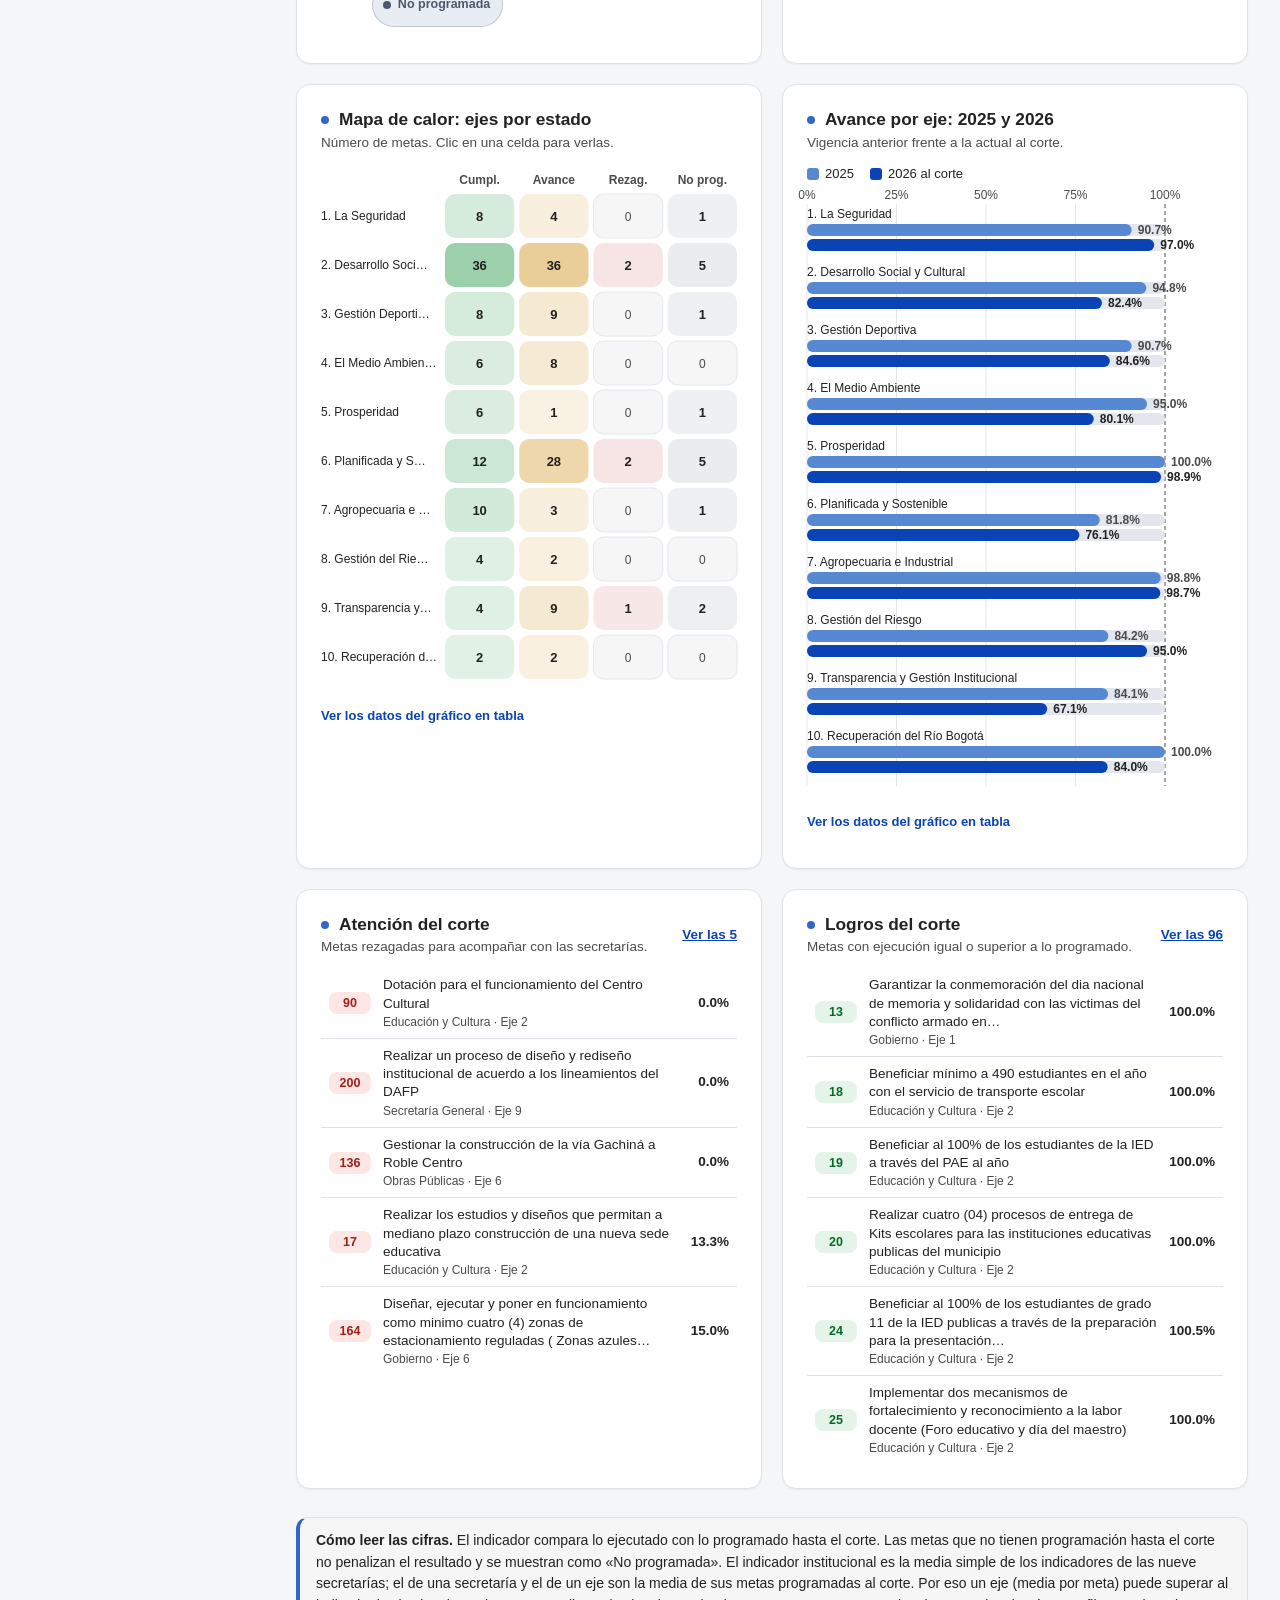
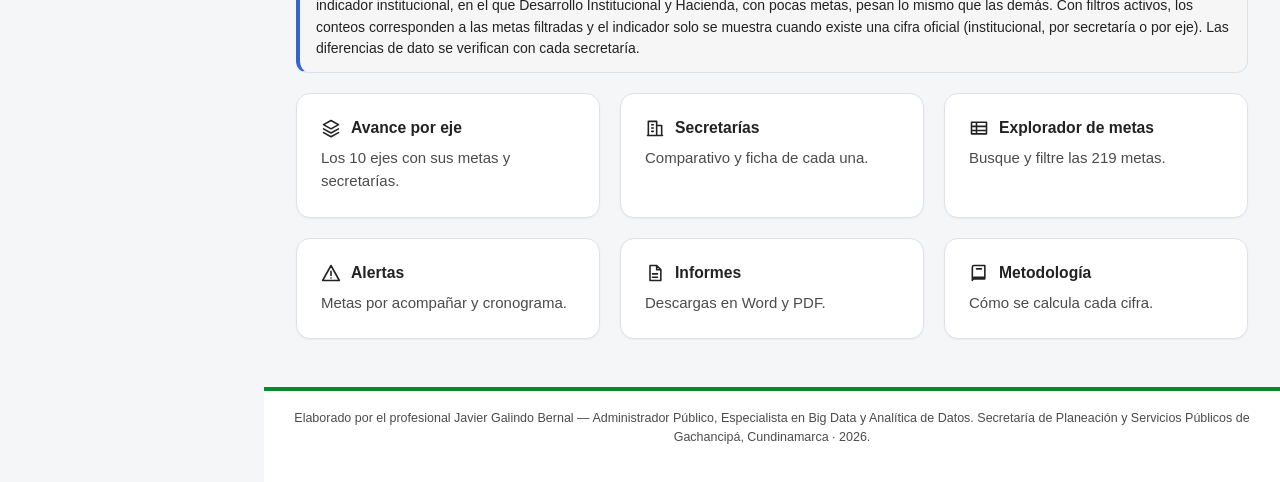
==== commit 45bca67c: "Rediseño de imagen y UI del portal: paleta GOV.CO azul y verde institucional Co-Authored-By: Claude " ====
--- a/index.html
+++ b/index.html
@@ -7,6 +7,8 @@
 <title>Seguimiento al PDM · Alcaldía de Gachancipá</title>
 <meta name="description" content="Portal de seguimiento al Plan de Desarrollo Municipal de Gachancipá: avance por eje y secretaría, explorador de metas, alertas e informes.">
 <script>try{var t=localStorage.getItem("pdm_tema");if(t!=="dark"&&t!=="light"){t=matchMedia("(prefers-color-scheme: dark)").matches?"dark":"light"}document.documentElement.setAttribute("data-theme",t);if(localStorage.getItem("pdm_menu")==="min"&&innerWidth>=1024){document.documentElement.setAttribute("data-menu","min")}}catch(e){document.documentElement.setAttribute("data-theme",(window.matchMedia&&matchMedia("(prefers-color-scheme: dark)").matches)?"dark":"light")}</script>
+<meta name="theme-color" content="#3366CC" media="(prefers-color-scheme: light)">
+<meta name="theme-color" content="#0A1322" media="(prefers-color-scheme: dark)">
 <link rel="icon" href="assets/favicon.png">
 <link rel="stylesheet" href="css/app.css">
 </head>
@@ -91,14 +93,15 @@
   <div class="main">
     <header class="top">
       <button class="ico-btn burger" id="burger" type="button" aria-label="Abrir el menú" aria-expanded="false" aria-controls="sb"><svg class="ic"><use href="#i-menu"/></svg></button>
+      <span class="pastilla top-escudo"><img src="assets/escudo.png" alt=""></span>
       <div class="ttl">
         <nav class="crumbs" id="crumbs" aria-label="Ruta de navegación"></nav>
         <h1 id="pageTitle" tabindex="-1">Resumen ejecutivo</h1>
       </div>
       <form class="gsearch" id="gsearch" role="search" aria-label="Búsqueda global de metas">
         <label class="sr" for="gq">Buscar una meta por texto o código</label>
-        <svg class="ic" aria-hidden="true"><use href="#i-search"/></svg>
         <input id="gq" type="search" placeholder="Buscar meta por texto o código" autocomplete="off" enterkeyhint="search">
+        <button class="gs-go" type="submit" aria-label="Buscar"><svg class="ic" aria-hidden="true"><use href="#i-search"/></svg></button>
       </form>
       <div class="acts">
         <button class="ico-btn" id="themeBtn" type="button" aria-label="Cambiar a modo noche" title="Modo día / noche"><svg class="ic" id="themeIc"><use href="#i-moon"/></svg></button>
--- a/css/app.css
+++ b/css/app.css
@@ -1,37 +1,51 @@
-/* Portal de seguimiento al PDM · Alcaldía de Gachancipá · identidad GOV.CO. Sin fuentes ni librerías externas. */
+/* Portal de seguimiento al PDM · Alcaldía de Gachancipá · identidad GOV.CO + verde institucional. Sin fuentes ni librerías externas.
+   Reparto de color: AZUL = estructura, títulos, enlaces y datos de avance. VERDE de marca = acción y acento (botón primario, página activa, línea del encabezado, foco de búsqueda).
+   El verde en datos solo significa «cumplida» y siempre lleva texto. Texto verde sobre fondo claro: --verde-d, nunca --verde. */
 :root{
   color-scheme:light;
   --govco:#3366CC; --govco-d:#004884; --govco-dd:#0B2A55; --acc:#1C7C54;
+  --verde:#078930; --verde-d:#056B26; --verde-dd:#044C1C; --verde-l:#E4F4E8; --azul-l:#E6EFFD; --azul-f:#0943B5;
   --f-tit:Montserrat,"Segoe UI","Helvetica Neue",Arial,sans-serif;
   --f-txt:"Work Sans","Segoe UI","Helvetica Neue",Arial,sans-serif;
-  --bg:#F3F6FB; --surf:#FFFFFF; --surf2:#F7F9FD; --ink:#16202F; --mut:#46526A; --line:#D5DDEA;
-  --link:#2B5CB8; --focus:#0B2A55; --shadow:0 1px 2px rgba(16,32,60,.06),0 4px 14px rgba(16,32,60,.06);
-  --sb-bg:#0B2A55; --sb-bg2:#004884; --sb-ink:#EAF1FF; --sb-mut:#B9CBEA; --sb-act:rgba(255,255,255,.14); --sb-line:rgba(255,255,255,.14);
-  --c-cum:#1C7C54; --c-ava:#C98500; --c-rez:#B3261E; --c-np:#6B7689;
-  --t-cum:#14633F; --t-ava:#7A4B00; --t-rez:#A01F19; --t-np:#4D586B;
-  --b-cum:#E3F4EB; --b-ava:#FFF1CF; --b-rez:#FDE6E4; --b-np:#E8ECF3;
-  --a25:#6F8FCF; --a26:#3366CC; --on-cum:#FFFFFF; --on-ava:#1A1200; --on-rez:#FFFFFF; --on-np:#FFFFFF; --grid:#E1E7F1; --hov:#EEF3FC;
-  --pill:#FFFFFF; --sbw:272px; --govh:34px; --ic:#004884; --ic-bg:#E6EEFB; --r:16px; --shadow2:0 2px 4px rgba(16,32,60,.05),0 10px 28px rgba(16,32,60,.09); --tipbg:#0B2A55; --tipink:#FFFFFF;
+  --bg:#F4F6F8; --surf:#FFFFFF; --surf2:#F6F6F6; --ink:#222222; --mut:#4B4B4B; --line:#DDE2E8; --borde-ctl:#6B7689;
+  --link:#0943B5; --focus:#0B2A55; --shadow:0 1px 2px rgba(16,32,60,.05); --shadow2:0 6px 20px rgba(16,32,60,.10);
+  --on-btn:#FFFFFF; --ring:0 0 0 3px rgba(7,137,48,.28); --halo:rgba(51,102,204,.07);
+  --hdr-bg:#F1F1F1; --th-bg:#E6EFFD; --th-ink:#004884; --seg-on:#004884; --brand-ink:#004884;
+  --nav-hov:#EEF3FC; --nav-act-ink:#004884; --nav-act-ic:#056B26;
+  --sb-bg:#FFFFFF; --sb-bg2:#FFFFFF; --sb-ink:#222222; --sb-mut:#4B4B4B; --sb-act:#E6EFFD; --sb-line:#DDE2E8;
+  --c-cum:#078930; --c-ava:#C98500; --c-rez:#B3261E; --c-np:#6B7689;
+  --t-cum:#056B26; --t-ava:#7A4B00; --t-rez:#A01F19; --t-np:#4D586B;
+  --b-cum:#E4F4E8; --b-ava:#FFF1CF; --b-rez:#FDE6E4; --b-np:#E8ECF3;
+  --a25:#5788D2; --a26:#0943B5; --on-cum:#FFFFFF; --on-ava:#1A1200; --on-rez:#FFFFFF; --on-np:#FFFFFF; --grid:#E3E7ED; --hov:#EEF3FC;
+  --pill:#FFFFFF; --sbw:264px; --govh:44px; --hdr-h:76px; --ic:#004884; --ic-bg:#E6EFFD; --r:14px; --tipbg:#0B2A55; --tipink:#FFFFFF;
+  --warn-bg:#FFF4D6; --warn-bd:#C99700;
 }
 :root[data-theme="dark"]{
   color-scheme:dark;
-  --bg:#0A1424; --surf:#111E33; --surf2:#0E1A2E; --ink:#E8EEF8; --mut:#A9B7CE; --line:#25364F;
-  --link:#8FB1F5; --focus:#BBD0FF; --shadow:0 1px 2px rgba(0,0,0,.4),0 4px 14px rgba(0,0,0,.3);
-  --sb-bg:#08111F; --sb-bg2:#0B1D38; --sb-act:rgba(143,177,245,.18);
+  --bg:#0A1322; --surf:#0F1B2E; --surf2:#0C1727; --ink:#E8EEF8; --mut:#A9B7CE; --line:#2A3D5A; --borde-ctl:#5B6F8F;
+  --link:#8FB1F5; --focus:#BBD0FF; --shadow:0 1px 2px rgba(0,0,0,.4),0 4px 14px rgba(0,0,0,.28);
+  --verde:#4FCB78; --verde-d:#3DB264; --verde-dd:#2F9A52; --verde-l:#0F3A2A; --azul-l:#16305A;
+  --on-btn:#07131F; --ring:0 0 0 3px rgba(79,203,120,.32); --halo:rgba(79,203,120,.06);
+  --hdr-bg:#0C1727; --th-bg:#16305A; --th-ink:#E8EEF8; --seg-on:#2A5BB0; --brand-ink:#E8EEF8;
+  --nav-hov:#12243D; --nav-act-ink:#E8EEF8; --nav-act-ic:#4FCB78;
+  --sb-bg:#0A1322; --sb-bg2:#0A1322; --sb-ink:#E8EEF8; --sb-mut:#A9B7CE; --sb-act:#16305A; --sb-line:#2A3D5A;
   --c-cum:#46C791; --c-ava:#F2B138; --c-rez:#FF8F86; --c-np:#9AA7BC;
   --t-cum:#6FE0AE; --t-ava:#F6C463; --t-rez:#FFA9A2; --t-np:#B6C2D6;
   --b-cum:#0F3A2A; --b-ava:#3A2C08; --b-rez:#40161A; --b-np:#1E2B40;
-  --ic:#BBD0FF; --ic-bg:#1B2E4D; --shadow2:0 2px 4px rgba(0,0,0,.4),0 10px 28px rgba(0,0,0,.35); --tipbg:#E8EEF8; --tipink:#0A1424;
+  --ic:#BBD0FF; --ic-bg:#16305A; --shadow2:0 2px 4px rgba(0,0,0,.4),0 10px 28px rgba(0,0,0,.35); --tipbg:#E8EEF8; --tipink:#0A1322;
   --a25:#6C88C0; --a26:#8FB1F5; --on-cum:#07131F; --on-ava:#07131F; --on-rez:#07131F; --on-np:#07131F; --grid:#22324B; --hov:#162841; --pill:#F4F7FD;
+  --warn-bg:#3A3010; --warn-bd:#B38A00;
 }
 *{box-sizing:border-box}
-html{scroll-behavior:smooth;-webkit-text-size-adjust:100%}
+html{scroll-behavior:smooth;-webkit-text-size-adjust:100%;scroll-padding-top:128px}
 body{margin:0;background:var(--bg);color:var(--ink);font:400 15px/1.55 var(--f-txt);overflow-x:hidden}
 h1,h2,h3,h4{font-family:var(--f-tit);line-height:1.25;margin:0;color:var(--ink)}
 h2{font-size:1.2rem;font-weight:700} h3{font-size:1.02rem;font-weight:700}
 p{margin:.4em 0}
 a{color:var(--link)}
-a:focus-visible,button:focus-visible,input:focus-visible,select:focus-visible,summary:focus-visible,[tabindex]:focus-visible{outline:3px solid var(--focus);outline-offset:2px;border-radius:4px}
+a:focus-visible,button:focus-visible,input:focus-visible,select:focus-visible,textarea:focus-visible,summary:focus-visible,[tabindex]:focus-visible{outline:3px solid var(--focus);outline-offset:2px;border-radius:4px}
+.btn:focus-visible,.gs-go:focus-visible{outline-offset:3px;box-shadow:0 0 0 5px rgba(255,255,255,.9)}
+:root[data-theme="dark"] .btn:focus-visible,:root[data-theme="dark"] .gs-go:focus-visible{box-shadow:0 0 0 5px rgba(10,19,34,.9)}
 :root[data-theme="dark"] a:focus-visible,:root[data-theme="dark"] button:focus-visible{outline-color:#BBD0FF}
 .sr{position:absolute!important;width:1px;height:1px;margin:-1px;padding:0;overflow:hidden;clip:rect(0 0 0 0);white-space:nowrap;border:0}
 .skip{position:fixed;left:8px;top:-60px;z-index:200;background:var(--govco-dd);color:#fff;padding:12px 18px;border-radius:6px;font-weight:600;text-decoration:none}
@@ -41,61 +55,73 @@
 /* franja GOV.CO */
 .govbar{position:fixed;inset:0 0 auto 0;height:var(--govh);background:var(--govco);color:#fff;z-index:60;font-size:13px}
 .govbar-in{height:100%;display:flex;align-items:center;justify-content:space-between;padding:0 16px;gap:12px}
-.govbar a{color:#fff;text-decoration:none;min-height:30px;display:inline-flex;align-items:center}
+.govbar a{color:#fff;text-decoration:none;min-height:44px;display:inline-flex;align-items:center}
 .govbar a:hover{text-decoration:underline}
+.govbar a:focus-visible,:root[data-theme="dark"] .govbar a:focus-visible{outline:3px solid #FFFFFF;outline-offset:2px}
 .gov-logo b{font-family:var(--f-tit);font-weight:800;letter-spacing:.04em;margin-right:6px}
 
 /* estructura */
 .app{padding-top:var(--govh);min-height:100vh}
-.sb{position:fixed;top:var(--govh);bottom:0;left:0;width:var(--sbw);background:linear-gradient(180deg,var(--sb-bg),var(--sb-bg2));color:var(--sb-ink);display:flex;flex-direction:column;z-index:50;transition:width .2s ease,transform .22s ease}
-.brand{display:flex;gap:12px;align-items:center;padding:16px 16px 14px;border-bottom:1px solid var(--sb-line)}
-.pastilla{background:var(--pill);border-radius:12px;width:54px;height:54px;flex:none;display:grid;place-items:center;box-shadow:0 1px 3px rgba(0,0,0,.25)}
+.sb{position:fixed;top:var(--govh);bottom:0;left:0;width:var(--sbw);background:var(--sb-bg);border-right:1px solid var(--line);color:var(--sb-ink);display:flex;flex-direction:column;z-index:50;transition:width .2s ease,transform .22s ease}
+.brand{display:flex;gap:12px;align-items:center;padding:8px 16px;min-height:var(--hdr-h);border-bottom:4px solid var(--verde);flex:none}
+.pastilla{background:var(--pill);border-radius:12px;width:54px;height:54px;flex:none;display:grid;place-items:center}
 .pastilla img{width:40px;height:auto;display:block}
-.brand-tx b{font:700 15px/1.2 var(--f-tit);display:block;color:#fff}
-.brand-tx span{font-size:12px;color:var(--sb-mut);display:block;margin-top:3px;line-height:1.3}
+.brand-tx{min-width:0}
+.brand-tx b{font:800 14px/1.2 var(--f-tit);display:block;color:var(--brand-ink);text-transform:uppercase;letter-spacing:.02em;overflow-wrap:anywhere}
+.brand-tx span{font-size:12px;color:var(--mut);display:block;margin-top:3px;line-height:1.3}
 .nav{flex:1;overflow-y:auto;padding:8px 10px 12px;overscroll-behavior:contain}
 .nav ul{list-style:none;margin:0;padding:0}
 .nav-sec{margin:14px 10px 6px;font:700 11px/1 var(--f-tit);letter-spacing:.12em;text-transform:uppercase;color:var(--sb-mut)}
-.nav a{display:flex;align-items:center;gap:12px;min-height:44px;padding:9px 12px;border-radius:10px;color:var(--sb-ink);text-decoration:none;font-weight:500;font-size:14.5px;line-height:1.25;border-left:4px solid transparent;margin:2px 0}
-.nav a:hover{background:var(--sb-act)}
-.nav a[aria-current="page"]{background:var(--sb-act);border-left-color:#5FD3A1;font-weight:700;color:#fff}
-.nav a:focus-visible{outline:3px solid #fff;outline-offset:-3px}
-.sb-foot{padding:12px 14px 14px;border-top:1px solid var(--sb-line);font-size:12px;color:var(--sb-mut)}
+.nav a{position:relative;display:flex;align-items:center;gap:12px;min-height:44px;padding:9px 12px 9px 16px;border-radius:10px;color:var(--sb-ink);text-decoration:none;font-weight:500;font-size:14.5px;line-height:1.25;margin:2px 0;transition:background .15s}
+.nav a .ic{color:var(--sb-mut)}
+.nav a:hover{background:var(--nav-hov)}
+.nav a[aria-current="page"]{background:var(--sb-act);font-weight:700;color:var(--nav-act-ink)}
+.nav a[aria-current="page"]::before{content:"";position:absolute;left:0;top:8px;bottom:8px;width:4px;border-radius:0 4px 4px 0;background:var(--verde)}
+.nav a[aria-current="page"] .ic{color:var(--nav-act-ic)}
+.nav a:focus-visible{outline:3px solid var(--focus);outline-offset:-3px}
+.sb-foot{padding:12px 14px 14px;border-top:1px solid var(--sb-line);font-size:12px;color:var(--sb-mut);background:var(--surf2)}
 .sb-corte{margin:0 0 10px;line-height:1.4}
-.sb-corte b{color:#fff;display:block;font-size:12.5px}
-.sb-col{display:flex;align-items:center;gap:10px;width:100%;min-height:44px;background:transparent;border:1px solid var(--sb-line);color:var(--sb-ink);border-radius:10px;padding:8px 12px;cursor:pointer;font:500 13px var(--f-txt)}
-.sb-col:hover{background:var(--sb-act)}
+.sb-corte b{color:var(--sb-ink);display:block;font-size:12.5px}
+.sb-col{display:flex;align-items:center;gap:10px;width:100%;min-height:44px;background:var(--surf);border:1px solid var(--borde-ctl);color:var(--sb-ink);border-radius:10px;padding:8px 12px;cursor:pointer;font:500 13px var(--f-txt)}
+.sb-col:hover{background:var(--azul-l)}
 .sb-col .ic{transition:transform .2s}
 .sb-back{position:fixed;inset:0;background:rgba(5,12,25,.55);z-index:45}
-.main{margin-left:var(--sbw);min-height:calc(100vh - var(--govh));display:flex;flex-direction:column;min-width:0;transition:margin .2s ease}
-.top{position:sticky;top:var(--govh);z-index:40;background:var(--surf);border-bottom:1px solid var(--line);display:flex;align-items:center;gap:14px;padding:10px 24px;min-height:68px}
-.ttl{flex:1;min-width:0}
-.ttl h1{font-size:1.28rem;font-weight:800;color:var(--govco-d);white-space:nowrap;overflow:hidden;text-overflow:ellipsis}
+.main{margin-left:var(--sbw);min-height:calc(100vh - var(--govh));display:flex;flex-direction:column;min-width:0;transition:margin .2s ease;background:radial-gradient(900px 300px at 80% 0,var(--halo),transparent 70%) no-repeat}
+.top{position:sticky;top:var(--govh);z-index:40;background:var(--hdr-bg);border-bottom:4px solid var(--verde);display:flex;align-items:center;gap:16px;padding:0 32px;min-height:var(--hdr-h)}
+.top-escudo{display:none}
+.ttl{flex:1 1 200px;min-width:0}
+.ttl h1{font-size:1.3rem;font-weight:800;letter-spacing:-.005em;color:var(--govco-d);white-space:nowrap;overflow:hidden;text-overflow:ellipsis}
 :root[data-theme="dark"] .ttl h1{color:var(--ink)}
 .ttl h1:focus{outline:none}
 .crumbs{font-size:12.5px;color:var(--mut)}
 .crumbs ol{list-style:none;margin:0 0 2px;padding:0;display:flex;flex-wrap:wrap;gap:4px}
 .crumbs li+li::before{content:"›";margin-right:4px;color:var(--mut)}
-.crumbs a{color:var(--link)}
-.gsearch{display:flex;align-items:center;gap:8px;background:var(--surf2);border:1px solid var(--line);border-radius:999px;padding:0 14px;min-height:44px;width:min(340px,34vw)}
-.gsearch:focus-within{border-color:var(--govco);box-shadow:0 0 0 3px rgba(51,102,204,.25)}
+.crumbs a{color:var(--link);display:inline-flex;align-items:center;min-height:44px}
+.gsearch{display:flex;align-items:center;gap:8px;background:var(--surf);border:1px solid var(--borde-ctl);border-radius:999px;padding:0 3px 0 18px;min-height:48px;flex:0 1 460px;min-width:0}
+.gsearch:focus-within{border-color:var(--verde);box-shadow:var(--ring);outline:3px solid var(--focus);outline-offset:2px}
+.gs-go{width:44px;height:44px;border-radius:50%;border:0;background:var(--verde);color:var(--on-btn);display:grid;place-items:center;cursor:pointer;flex:none;transition:background .15s}
+.gs-go:hover{background:var(--verde-d)}
+.gs-go .ic{width:20px;height:20px;stroke-width:2.2}
 .gsearch input{flex:1;min-width:0;border:0;background:transparent;color:var(--ink);font:inherit;font-size:14px;outline:none;min-height:44px}
-.gsearch .ic{color:var(--mut)}
+.gsearch input::placeholder{color:var(--mut);opacity:1}
 .acts{display:flex;gap:8px}
-.ico-btn{width:44px;height:44px;border-radius:12px;border:1px solid var(--line);background:var(--surf2);color:var(--ink);display:grid;place-items:center;cursor:pointer;flex:none}
-.ico-btn:hover{background:var(--hov)}
+.ico-btn{width:44px;height:44px;border-radius:999px;border:1px solid var(--borde-ctl);background:var(--surf);color:var(--ink);display:grid;place-items:center;cursor:pointer;flex:none;transition:background .15s,color .15s}
+.ico-btn:hover{background:var(--verde-l);color:var(--verde-d)}
+.ico-btn .ic{transition:transform .2s}
+#themeBtn:hover .ic{transform:rotate(18deg)}
 .burger{display:none}
-.sb-close{display:none;margin-left:auto;background:transparent;border-color:var(--sb-line);color:var(--sb-ink)}
-main{padding:24px 28px 34px;flex:1;min-width:0;max-width:1480px;width:100%;margin:0 auto}
+.sb-close{display:none;margin-left:auto}
+main{padding:32px 32px 48px;flex:1;min-width:0;max-width:1360px;width:100%;margin:0 auto}
 main:focus{outline:none}
-.foot{padding:16px 24px 22px;border-top:1px solid var(--line);background:var(--surf);font-size:12.5px;color:var(--mut);text-align:center}
+.foot{padding:18px 24px 24px;border-top:4px solid var(--verde);background:var(--surf);font-size:12.5px;color:var(--mut);text-align:center}
 .foot p{margin:0;max-width:1100px;margin-inline:auto}
 
 /* menú contraído (escritorio) */
 :root[data-menu="min"]{--sbw:76px}
 :root[data-menu="min"] .brand-tx,:root[data-menu="min"] .nav-sec,:root[data-menu="min"] .nav a span,:root[data-menu="min"] .sb-corte,:root[data-menu="min"] .sb-col span{display:none}
-:root[data-menu="min"] .brand{justify-content:center;padding:14px 8px}
+:root[data-menu="min"] .brand{justify-content:center;padding:8px}
 :root[data-menu="min"] .nav a{justify-content:center;padding:9px 0}
+:root[data-menu="min"] .nav a[aria-current="page"]::before{top:10px;bottom:10px}
 :root[data-menu="min"] .nav ul+.nav-sec{margin:0}
 :root[data-menu="min"] .nav ul+p+ul{border-top:1px solid var(--sb-line);margin-top:8px;padding-top:8px}
 :root[data-menu="min"] .sb-col{justify-content:center;padding:8px 0}
@@ -103,46 +129,50 @@
 :root[data-menu="min"] .sb-foot{padding:10px 10px 12px}
 
 /* componentes */
-.grid{display:grid;gap:16px}
+.grid{display:grid;gap:20px}
 .g2{grid-template-columns:repeat(2,minmax(0,1fr))}
 .g3{grid-template-columns:repeat(3,minmax(0,1fr))}
 .g4{grid-template-columns:repeat(4,minmax(0,1fr))}
 .g-aut{grid-template-columns:repeat(auto-fill,minmax(250px,1fr))}
-.card{background:var(--surf);border:1px solid var(--line);border-radius:var(--r);padding:20px 22px;box-shadow:var(--shadow);min-width:0}
-.card>h2,.card>h3{margin-bottom:4px}
+.card{background:var(--surf);border:1px solid var(--line);border-radius:var(--r);padding:24px;box-shadow:var(--shadow);min-width:0}
+.card>h2,.card>h3{margin-bottom:4px;font-weight:700}
 .card .sub{color:var(--mut);font-size:13.5px;margin:0 0 12px}
-.hero{background:linear-gradient(120deg,var(--govco-d),var(--govco));color:#fff;border:0;display:flex;gap:22px;align-items:center;flex-wrap:wrap}
+.hero{background:radial-gradient(260px 160px at 100% 0,rgba(255,255,255,.08),transparent 70%),linear-gradient(120deg,var(--govco-d),var(--govco));color:#fff;border:0;border-bottom:4px solid #078930;display:flex;gap:22px;align-items:center;flex-wrap:wrap}
+:root[data-theme="dark"] .hero{background:linear-gradient(120deg,#0B2A55,#1D4A92);border-bottom-color:#4FCB78}
 .hero h2,.hero p{color:#fff}
-.hero .big{font:800 3.1rem/1 var(--f-tit)}
-.hero .lbl{font-size:13px;opacity:.95}
+.hero .big{font:800 clamp(2.4rem,6vw,3.3rem)/1 var(--f-tit)}
+.hero .lbl{font-size:14px;font-weight:500}
 .hero-in{flex:1;min-width:240px}
 .kpi{display:flex;flex-direction:column;gap:2px}
-.kpi .v{font:800 2rem/1.1 var(--f-tit);color:var(--govco-d)}
+.kpi .v{font:800 2.5rem/1.1 var(--f-tit);color:var(--govco-d);letter-spacing:-.01em}
 :root[data-theme="dark"] .kpi .v{color:var(--ink)}
-.kpi .l{font-size:13px;color:var(--mut);font-weight:500}
+.kpi .l{font-size:13.5px;color:var(--mut);font-weight:600}
 .kpi .n{font-size:12.5px;color:var(--mut)}
-.kpi{position:relative;overflow:hidden;padding-left:24px}
-.kpi::before{content:"";position:absolute;left:0;top:0;bottom:0;width:5px;background:var(--govco)}
+.kpi{position:relative;overflow:hidden}
+.kpi::before{content:"";position:absolute;left:0;right:0;top:0;height:3px;background:var(--govco)}
 .kpi.k-cum::before{background:var(--c-cum)}.kpi.k-ava::before{background:var(--c-ava)}.kpi.k-rez::before{background:var(--c-rez)}.kpi.k-np::before{background:var(--c-np)}
-.nota{background:var(--surf2);border:1px solid var(--line);border-left:4px solid var(--govco);border-radius:10px;padding:12px 16px;font-size:14px;color:var(--ink)}
-.nota.verde{border-left-color:var(--acc)}
+.nota{background:var(--surf2);border:1px solid var(--line);border-left:4px solid var(--govco);border-radius:12px;padding:12px 16px;font-size:14px;color:var(--ink)}
+.nota.verde{border-left-color:var(--verde)}
 .nota b{font-family:var(--f-tit)}
-.chip{display:inline-flex;align-items:center;gap:6px;padding:3px 10px;border-radius:999px;font-size:12.5px;font-weight:600;white-space:nowrap;border:1px solid transparent}
+.chip{display:inline-flex;align-items:center;gap:7px;min-height:28px;padding:2px 12px 2px 10px;border-radius:999px;font-size:12.5px;font-weight:600;white-space:nowrap;border:1px solid transparent}
 .chip::before{content:"";width:8px;height:8px;border-radius:50%;background:currentColor}
-.s-cumplida{background:var(--b-cum);color:var(--t-cum)}
-.s-en_avance{background:var(--b-ava);color:var(--t-ava)}
-.s-rezagada{background:var(--b-rez);color:var(--t-rez)}
-.s-no_programada{background:var(--b-np);color:var(--t-np)}
+.s-cumplida{background:var(--b-cum);color:var(--t-cum);border-color:color-mix(in srgb,var(--t-cum) 25%,transparent)}
+.s-en_avance{background:var(--b-ava);color:var(--t-ava);border-color:color-mix(in srgb,var(--t-ava) 25%,transparent)}
+.s-rezagada{background:var(--b-rez);color:var(--t-rez);border-color:color-mix(in srgb,var(--t-rez) 25%,transparent)}
+.s-no_programada{background:var(--b-np);color:var(--t-np);border-color:color-mix(in srgb,var(--t-np) 25%,transparent)}
 .tag{display:inline-block;font-size:12px;padding:2px 8px;border-radius:6px;background:var(--surf2);border:1px solid var(--line);color:var(--mut);margin:0 4px 4px 0}
-.btn{display:inline-flex;align-items:center;justify-content:center;gap:8px;min-height:44px;padding:8px 16px;border-radius:10px;border:1px solid var(--govco);background:var(--govco);color:#fff;font:600 14px var(--f-txt);text-decoration:none;cursor:pointer}
-.btn:hover{background:var(--govco-d)}
-.btn.sec{background:transparent;color:var(--link);border-color:var(--line)}
-.btn.sec:hover{background:var(--hov)}
-.btn[aria-disabled="true"],.btn:disabled{opacity:.6;cursor:not-allowed;background:var(--surf2);color:var(--mut);border-color:var(--line)}
+.btn{display:inline-flex;align-items:center;justify-content:center;gap:8px;min-height:44px;padding:8px 18px;border-radius:10px;border:1px solid var(--verde);background:var(--verde);color:var(--on-btn);font:600 14px var(--f-txt);text-decoration:none;cursor:pointer;box-shadow:0 1px 2px rgba(7,137,48,.3);transition:background .15s,transform .1s}
+.btn:hover{background:var(--verde-d);border-color:var(--verde-d)}
+.btn:active{transform:translateY(1px)}
+.btn.sec{background:transparent;color:var(--link);border-color:var(--borde-ctl);box-shadow:none}
+.btn.sec:hover{background:var(--azul-l);border-color:var(--borde-ctl)}
+.btn.azul{background:var(--govco);border-color:var(--govco);color:#fff}
+.btn.azul:hover{background:var(--govco-d);border-color:var(--govco-d)}
+.btn[aria-disabled="true"],.btn:disabled{opacity:.6;cursor:not-allowed;background:var(--surf2);color:var(--mut);border-color:var(--line);box-shadow:none}
 .btn.min{min-height:44px;padding:6px 12px;font-size:13.5px}
 .row{display:flex;flex-wrap:wrap;gap:10px;align-items:center}
 .row.sb2{justify-content:space-between}
-.mt{margin-top:16px}.mt2{margin-top:24px}
+.mt{margin-top:20px}.mt2{margin-top:28px}
 .muted{color:var(--mut)}
 .num{font-variant-numeric:tabular-nums}
 .tc{text-align:center}.tr{text-align:right}
@@ -153,7 +183,7 @@
 .lcard h3{font-size:.98rem;color:var(--ink)}
 .lcard .ind{font:800 1.9rem/1 var(--f-tit);color:var(--govco-d)}
 :root[data-theme="dark"] .lcard .ind{color:var(--ink)}
-.eje-n{display:inline-grid;place-items:center;width:30px;height:30px;border-radius:8px;background:var(--govco);color:#fff;font:700 14px var(--f-tit);flex:none}
+.eje-n{display:inline-grid;place-items:center;width:32px;height:32px;border-radius:10px;background:var(--govco);color:#fff;font:700 14px var(--f-tit);flex:none}
 .prog{height:10px;border-radius:99px;background:var(--grid);overflow:hidden}
 .prog>i{display:block;height:100%;background:var(--a26);border-radius:99px}
 .mini{font-size:12.5px;color:var(--mut)}
@@ -168,33 +198,36 @@
 .swipe{display:none;margin:0 0 4px}
 .fil>summary{display:none}
 .ord-m{display:none}
-.tw{overflow-x:auto;background-image:linear-gradient(to right,var(--surf),var(--surf)),linear-gradient(to right,var(--surf),var(--surf)),linear-gradient(to right,rgba(16,32,60,.22),transparent),linear-gradient(to left,rgba(16,32,60,.22),transparent);background-position:left center,right center,left center,right center;background-repeat:no-repeat;background-size:24px 100%,24px 100%,12px 100%,12px 100%;background-attachment:local,local,scroll,scroll;border:1px solid var(--line);border-radius:12px;background:var(--surf);max-width:100%}
+.tw{overflow-x:auto;border:1px solid var(--line);border-radius:var(--r);background:var(--surf);max-width:100%}
 table{border-collapse:collapse;width:100%;font-size:13.5px}
 caption{text-align:left;padding:10px 14px;font:700 14px var(--f-tit);color:var(--ink);caption-side:top}
 caption.sr{position:absolute}
-th,td{padding:9px 12px;border-bottom:1px solid var(--line);text-align:left;vertical-align:top}
-thead th{background:var(--surf2);font-weight:700;font-size:12.5px;white-space:nowrap;position:sticky;top:0}
+th,td{padding:12px;border-bottom:1px solid var(--line);text-align:left;vertical-align:top}
+thead th{background:var(--th-bg);color:var(--th-ink);font-weight:700;font-size:12.5px;white-space:nowrap;position:sticky;top:0}
+tbody tr:last-child td,tbody tr:last-child th{border-bottom:0}
 tbody tr:hover{background:var(--hov)}
 td.n,th.n{text-align:right;font-variant-numeric:tabular-nums;white-space:nowrap}
-th button.ord{all:unset;cursor:pointer;display:inline-flex;gap:4px;align-items:center;min-height:32px;font-weight:700}
+th button.ord{all:unset;cursor:pointer;display:inline-flex;gap:4px;align-items:center;min-height:44px;font-weight:700;color:inherit}
 th button.ord:focus-visible{outline:3px solid var(--focus);border-radius:4px}
 th[aria-sort="ascending"] button::after{content:" ▲";font-size:10px}
 th[aria-sort="descending"] button::after{content:" ▼";font-size:10px}
-td a.cod{font-weight:700;text-decoration:none}
+td a.cod{font-weight:700;color:var(--azul-f);text-decoration:none;display:inline-flex;align-items:center;min-height:44px;padding:0 4px}
+:root[data-theme="dark"] td a.cod{color:var(--link)}
 td a.cod:hover{text-decoration:underline}
 .cell-meta{min-width:260px;max-width:520px}
 
 /* filtros */
 .filtros{display:grid;grid-template-columns:2fr repeat(4,1fr);gap:12px;align-items:end}
 .fld label{display:block;font-size:12.5px;font-weight:600;margin-bottom:4px;color:var(--mut)}
-.fld input,.fld select{width:100%;min-height:44px;border:1px solid var(--line);border-radius:10px;background:var(--surf);color:var(--ink);padding:8px 12px;font:inherit;font-size:14px}
+.fld input,.fld select{width:100%;min-height:44px;border:1px solid var(--borde-ctl);border-radius:10px;background:var(--surf);color:var(--ink);padding:8px 12px;font:inherit;font-size:14px}
 .fld select{appearance:auto}
+.fld input:focus,.fld select:focus{border-color:var(--verde);box-shadow:var(--ring)}
 .pag{display:flex;flex-wrap:wrap;gap:10px;align-items:center;justify-content:space-between;margin-top:12px}
 .pag .btn{min-width:44px}
 
 /* detalle de meta */
 .dl{display:grid;grid-template-columns:repeat(auto-fit,minmax(150px,1fr));gap:12px}
-.dl div{background:var(--surf2);border:1px solid var(--line);border-radius:10px;padding:10px 12px}
+.dl div{background:var(--surf2);border:1px solid var(--line);border-radius:12px;padding:12px 14px}
 .dl dt{font-size:12px;color:var(--mut);font-weight:600}
 .dl dd{margin:2px 0 0;font:700 1.15rem var(--f-tit)}
 dl{margin:0}
@@ -208,9 +241,11 @@
 .chart .val{font-weight:700;font-size:12px}
 .f-cum{fill:var(--c-cum)}.f-ava{fill:var(--c-ava)}.f-rez{fill:var(--c-rez)}.f-np{fill:var(--c-np)}.f-25{fill:var(--a25)}.f-26{fill:var(--a26)}.on-cum{fill:var(--on-cum)!important}.on-ava{fill:var(--on-ava)!important}.on-rez{fill:var(--on-rez)!important}.on-np{fill:var(--on-np)!important}.f-grid{fill:var(--grid)}.f-surf{fill:var(--surf)}
 .chart a:focus-visible{outline:3px solid var(--focus)}
+.chart .ring-n{fill:var(--govco-d)}
+:root[data-theme="dark"] .chart .ring-n{fill:var(--ink)}
 .chart a:hover .bar{opacity:.85}
 details.dtab{margin-top:10px;font-size:13px}
-details.dtab summary{cursor:pointer;min-height:32px;color:var(--link);font-weight:600;display:flex;align-items:center}
+details.dtab summary{cursor:pointer;min-height:44px;color:var(--link);font-weight:600;display:flex;align-items:center}
 .donut-wrap{display:flex;gap:20px;align-items:center;flex-wrap:wrap;justify-content:center}
 .donut-wrap svg{max-width:210px}
 .legtab{border-collapse:collapse;font-size:13.5px}
@@ -221,9 +256,9 @@
 .dl-item:last-child{border-bottom:0}
 .dl-item .tt{flex:1;min-width:220px}
 .dl-item .tt b{display:block}
-.seg{display:inline-flex;border:1px solid var(--line);border-radius:12px;overflow:hidden}
+.seg{display:inline-flex;border:1px solid var(--borde-ctl);border-radius:12px;overflow:hidden}
 .seg button{min-height:44px;min-width:84px;padding:6px 16px;border:0;background:var(--surf);color:var(--ink);font:600 14px var(--f-txt);cursor:pointer}
-.seg button[aria-pressed="true"]{background:var(--govco);color:#fff}
+.seg button[aria-pressed="true"]{background:var(--seg-on);color:#fff}
 .glos dt{font-weight:700;margin-top:10px}
 .glos dd{margin:2px 0 0;color:var(--mut)}
 .pasos{padding-left:20px}.pasos li{margin:6px 0}
@@ -235,49 +270,57 @@
 @keyframes shim{0%{background-position:-300px 0}100%{background-position:300px 0}}
 main.enter{animation:rise .28s ease both}
 .sec-h{display:flex;justify-content:space-between;align-items:flex-start;gap:12px;margin-bottom:10px}
-.sec-h h2{font-size:1.08rem}
+.sec-h h2{font-size:1.08rem;display:flex;align-items:center;gap:10px}
+.sec-h h2::before{content:"";width:8px;height:8px;border-radius:50%;background:var(--govco);flex:none}
 .sec-h .sub{margin:2px 0 0}
-.lnk{font-size:13.5px;font-weight:600;white-space:nowrap;min-height:32px;display:inline-flex;align-items:center}
-.banner{display:flex;gap:18px 28px;align-items:center;justify-content:space-between;flex-wrap:wrap;background:linear-gradient(120deg,var(--govco-d),var(--govco));color:#fff;border-radius:var(--r);padding:20px 24px;box-shadow:var(--shadow)}
-:root[data-theme="dark"] .banner{background:linear-gradient(120deg,#0B2A55,#1D4A92)}
+.tw td a,.tw th a{display:inline-flex;align-items:center;min-height:44px}
+.lnk{font-size:13.5px;font-weight:600;white-space:nowrap;min-height:44px;display:inline-flex;align-items:center}
+.banner{display:flex;gap:18px 28px;align-items:center;justify-content:space-between;flex-wrap:wrap;background:radial-gradient(240px 150px at 100% 0,rgba(255,255,255,.08),transparent 70%),linear-gradient(120deg,var(--govco-d),var(--govco));color:#fff;border-radius:var(--r);border-bottom:4px solid #078930;padding:24px 28px;box-shadow:var(--shadow2)}
+:root[data-theme="dark"] .banner{background:linear-gradient(120deg,#0B2A55,#1D4A92);border-bottom-color:#4FCB78}
 .banner h2{color:#fff;font-size:1.35rem;font-weight:800}
-.banner .eyebrow{margin:0 0 4px;font:600 12px var(--f-tit);letter-spacing:.1em;text-transform:uppercase;color:#fff;opacity:.95}
-.banner .b-tx{margin:0;max-width:520px;font-size:14px;color:#fff}
-.kpis{display:grid;grid-template-columns:repeat(12,minmax(0,1fr));gap:16px}
-.kpi2{grid-column:span 3;display:flex;flex-direction:column;gap:4px;text-decoration:none;color:var(--ink);padding:18px 20px 16px;transition:transform .15s,box-shadow .15s,border-color .15s;--spark:var(--a26)}
+.banner .eyebrow{display:inline-block;margin:0 0 8px;padding:3px 12px;border-radius:999px;background:rgba(255,255,255,.16);border:1px solid rgba(255,255,255,.28);font:600 12px var(--f-tit);letter-spacing:.1em;text-transform:uppercase;color:#fff}
+.banner .b-tx{margin:0;max-width:520px;font-size:14px;font-weight:500;color:#fff}
+.kpis{display:grid;grid-template-columns:repeat(12,minmax(0,1fr));gap:20px}
+.kpi2{position:relative;overflow:hidden;grid-column:span 3;display:flex;flex-direction:column;gap:4px;text-decoration:none;color:var(--ink);padding:22px 22px 18px;transition:transform .15s,box-shadow .15s,border-color .15s;--spark:var(--a26)}
 .kpi2.k-main{grid-column:span 6}
 .kpi2:nth-child(2),.kpi2:nth-child(3){grid-column:span 3}
 .kpi2:hover{transform:translateY(-2px);box-shadow:var(--shadow2);border-color:var(--govco)}
 .kpi2 .kh{display:flex;align-items:center;gap:10px}
-.kpi2 .kic{width:34px;height:34px;border-radius:10px;display:grid;place-items:center;background:var(--ic-bg);color:var(--ic);flex:none}
+.kpi2 .kic{width:38px;height:38px;border-radius:50%;display:grid;place-items:center;background:var(--ic-bg);color:var(--ic);flex:none}
 .kpi2 .kic .ic{width:18px;height:18px}
 .kpi2 .l{font-size:13.5px;font-weight:600;color:var(--mut);line-height:1.25}
-.kpi2 .v{font:800 2.5rem/1.05 var(--f-tit);color:var(--govco-d);margin-top:8px;letter-spacing:-.01em}
+.kpi2 .v{font:800 2.5rem/1.05 var(--f-tit);color:var(--govco-d);margin-top:8px;letter-spacing:-.01em;overflow-wrap:anywhere}
 :root[data-theme="dark"] .kpi2 .v{color:var(--ink)}
-.kpi2.k-main .v{font-size:3.3rem}
+.kpi2.k-main .v{font-size:clamp(2.6rem,5vw,3.3rem)}
 .kpi2 .n{font-size:12.5px;color:var(--mut);line-height:1.4}
 .kpi2 .sp{margin-top:auto;padding-top:12px}
+.kpi2::before{content:"";position:absolute;left:0;right:0;top:0;height:3px;background:var(--govco)}
+.kpi2.k-cum::before{background:var(--c-cum)}.kpi2.k-ava::before{background:var(--c-ava)}.kpi2.k-rez::before{background:var(--c-rez)}.kpi2.k-np::before{background:var(--c-np)}
 .kpi2.k-cum{--spark:var(--c-cum);--ic:var(--t-cum);--ic-bg:var(--b-cum)}
 .kpi2.k-ava{--spark:var(--c-ava);--ic:var(--t-ava);--ic-bg:var(--b-ava)}
 .kpi2.k-rez{--spark:var(--c-rez);--ic:var(--t-rez);--ic-bg:var(--b-rez)}
 .kpi2.k-np{--spark:var(--c-np);--ic:var(--t-np);--ic-bg:var(--b-np)}
 .kpi2.k-main{--spark:var(--govco)}
+:root[data-theme="dark"] .kpi2.k-main{--spark:var(--a26)}
 .spark{width:100%;height:34px;display:block}
-.spark .sp-b{fill:var(--spark);opacity:.42}
+.spark .sp-b{fill:var(--spark);opacity:.8}
+:root[data-theme="dark"] .spark .sp-b{opacity:.55}
+.kpi2.k-ava .spark .sp-b{opacity:1}
 .spark .sp-hi{fill:var(--spark);opacity:1}
 .chip{text-decoration:none}
 a.chip:hover{filter:brightness(.97);text-decoration:underline}
+a.chip{min-height:44px}
 .rank{list-style:none;margin:0;padding:0;display:flex;flex-direction:column;gap:2px}
 .rank a{display:grid;grid-template-columns:26px minmax(0,1.1fr) minmax(0,1fr) 62px;gap:10px;align-items:center;min-height:44px;padding:4px 8px;border-radius:10px;text-decoration:none;color:var(--ink);font-size:13.5px;transition:background .15s}
 .rank a:hover{background:var(--hov)}
-.rank .pos{display:grid;place-items:center;width:24px;height:24px;border-radius:50%;background:var(--ic-bg);color:var(--ic);font:700 12px var(--f-tit)}
+.rank .pos{display:grid;place-items:center;width:26px;height:26px;border-radius:50%;background:var(--ic-bg);color:var(--ic);font:700 12px var(--f-tit)}
 .rank .nm{font-weight:600;line-height:1.25}
-.rank .bar{height:8px;border-radius:99px;background:var(--grid);overflow:hidden}
+.rank .bar{height:10px;border-radius:99px;background:var(--grid);overflow:hidden}
 .rank .bar i{display:block;height:100%;background:var(--a26);border-radius:99px;transition:width .4s ease}
 .rank .vl{text-align:right;font-weight:700}
 .mlist{list-style:none;margin:0;padding:0;display:flex;flex-direction:column}
 .mlist li+li{border-top:1px solid var(--line)}
-.mlist a{display:grid;grid-template-columns:auto minmax(0,1fr) auto;gap:12px;align-items:center;min-height:52px;padding:8px 6px;text-decoration:none;color:var(--ink);font-size:13.5px;border-radius:8px;transition:background .15s}
+.mlist a{display:grid;grid-template-columns:auto minmax(0,1fr) auto;gap:12px;align-items:center;min-height:52px;padding:8px 8px;text-decoration:none;color:var(--ink);font-size:13.5px;border-radius:10px;transition:background .15s}
 .mlist a:hover{background:var(--hov)}
 .mlist .cd{min-width:42px;text-align:center;padding:4px 8px;border-radius:8px;font:700 12.5px var(--f-tit)}
 .mlist .tx{line-height:1.35}
@@ -289,25 +332,24 @@
 .chart a:hover .hc{stroke:var(--ink);stroke-width:1.5}
 .chart a:hover circle{opacity:.85}
 .chart a:focus-visible .hc{stroke:var(--focus);stroke-width:3}
-.tip{position:fixed;z-index:300;pointer-events:none;background:var(--tipbg);color:var(--tipink);font:500 12.5px/1.35 var(--f-txt);padding:6px 10px;border-radius:8px;max-width:280px;box-shadow:var(--shadow2)}
+.tip{position:fixed;z-index:300;pointer-events:none;background:var(--tipbg);color:var(--tipink);font:500 12.5px/1.35 var(--f-txt);padding:7px 11px;border-radius:8px;max-width:280px;box-shadow:var(--shadow2)}
 .tip[hidden]{display:none}
 /* filtros globales */
-.fbar{padding:12px 16px 12px;margin-bottom:16px;border-radius:var(--r)}
+.fbar{padding:16px 20px 16px;margin-bottom:20px;border-radius:var(--r)}
 .fbar summary{list-style:none;cursor:default;font:700 13px var(--f-tit);color:var(--mut);text-transform:uppercase;letter-spacing:.08em;margin-bottom:8px}
 .fbar summary::-webkit-details-marker{display:none}
 .fbar summary .row{gap:8px}
 .fb-ctl{display:grid;grid-template-columns:repeat(3,minmax(0,1fr));gap:12px;align-items:end}
 .fb-ctl .fld select{min-height:44px}
 .fb-clear{margin-left:auto}
-.fb-aviso{margin:10px 0 0;padding:8px 12px;border-radius:8px;background:var(--warn-bg,#FFF4D6);color:var(--ink);border:1px solid var(--warn-bd,#C99700);font-size:13.5px;display:flex;flex-wrap:wrap;gap:6px 12px;align-items:center}
-:root[data-theme="dark"] .fb-aviso{background:#3A3010;border-color:#B38A00}
+.fb-aviso{margin:10px 0 0;padding:8px 12px;border-radius:10px;background:var(--warn-bg,#FFF4D6);color:var(--ink);border:1px solid var(--warn-bd,#C99700);font-size:13.5px;display:flex;flex-wrap:wrap;gap:6px 12px;align-items:center}
 .fb-act{display:flex;flex-wrap:wrap;gap:8px 14px;align-items:center;margin-top:10px}
 .fchips{list-style:none;margin:0;padding:0;display:flex;flex-wrap:wrap;gap:8px}
-.fchip{display:inline-flex;align-items:center;gap:8px;min-height:44px;padding:4px 10px 4px 14px;border-radius:999px;border:1px solid var(--govco);background:var(--ic-bg);color:var(--ic);font:500 13px var(--f-txt);cursor:pointer}
+.fchip{display:inline-flex;align-items:center;gap:8px;min-height:44px;padding:4px 10px 4px 14px;border-radius:999px;border:1px solid var(--govco);background:var(--azul-l);color:var(--th-ink);font:500 13px var(--f-txt);cursor:pointer}
 .fchip b{font-weight:700}
 .fchip .ic{width:16px;height:16px}
 .fchip:hover{background:var(--hov)}
-.vacio .ic.big{width:44px;height:44px;color:var(--mut);margin-bottom:6px}
+.vacio .ic.big{width:64px;height:64px;padding:16px;border-radius:50%;background:var(--verde-l);color:var(--verde-d);margin-bottom:8px}
 .vacio h2{margin-bottom:6px}
 /* esqueleto de carga */
 .skel{display:flex;flex-direction:column;gap:16px}
@@ -317,17 +359,21 @@
 
 /* adaptable */
 @media (max-width:1200px){.g4{grid-template-columns:repeat(2,minmax(0,1fr))}.filtros{grid-template-columns:1fr 1fr 1fr}.filtros .fld:first-child{grid-column:1/-1}}
+@media (max-width:1280px){.top{padding:0 20px}.gsearch{flex:0 1 280px}}
 @media (max-width:1023px){
   :root,:root[data-menu="min"]{--sbw:0px}
   .sb{width:300px;max-width:86vw;transform:translateX(-102%)}
   :root[data-menu="min"] .brand-tx,:root[data-menu="min"] .nav-sec,:root[data-menu="min"] .nav a span,:root[data-menu="min"] .sb-corte{display:revert}
   .nav a{justify-content:flex-start!important}
-  body.menu-open .sb{transform:none;box-shadow:6px 0 24px rgba(0,0,0,.35)}
+  body.menu-open .sb{transform:none;box-shadow:6px 0 24px rgba(16,32,60,.18)}
   .main{margin-left:0}
   .burger{display:grid}
   .sb-close{display:grid}
   .sb-col{display:none}
-  .gsearch{width:min(280px,36vw)}
+  .top{padding:0 20px;gap:12px}
+  .top-escudo{display:grid;width:40px;height:40px;border-radius:10px}
+  .top-escudo img{width:30px;height:auto;display:block}
+  .gsearch{flex:0 1 300px}
   .g3{grid-template-columns:repeat(2,minmax(0,1fr))}
 }
 @media (max-width:720px){
@@ -344,13 +390,16 @@
   .rc td.cell-meta{min-width:0;max-width:none;font-weight:500}
   .rc td.vacio{padding:20px 0}
   .rc caption{display:block;padding:6px 2px}
-  .top{flex-wrap:wrap;padding:8px 16px;gap:8px}
-  .ttl{order:1;flex:1 1 calc(100% - 110px)}
-  .burger{order:0}
+  :root{--hdr-h:64px}
+  html{scroll-padding-top:180px}
+  .top{flex-wrap:wrap;padding:8px 16px 10px;gap:8px;background:var(--surf);border-bottom-width:3px}
+  .ttl{order:1;flex:1 1 0}
+  .burger,.top-escudo{order:0}
   .acts{order:2}
-  .gsearch{order:3;width:100%;flex:1 1 100%}
+  .gsearch{order:3;width:100%;flex:1 1 100%;background:var(--hdr-bg)}
   .ttl h1{font-size:1.08rem;white-space:normal}
-  main{padding:16px 16px 26px}
+  .card{padding:18px 16px}
+  main{padding:20px 16px 32px}
   .g2,.g3,.g4{grid-template-columns:minmax(0,1fr)}
   .filtros{grid-template-columns:1fr}
   .hide-sm{display:none}
@@ -358,6 +407,7 @@
   .govbar{font-size:12px}.govbar .gov-sede{display:none}
   .foot{padding:14px 16px 20px}
 }
+@media (max-width:420px){.brand-tx span{display:none}}
 /* tablero: adaptable */
 @media (max-width:1200px){
   .kpi2.k-main{grid-column:span 12}.kpi2:nth-child(2),.kpi2:nth-child(3){grid-column:span 6}.kpi2{grid-column:span 6}
@@ -367,19 +417,28 @@
   .fbar summary{cursor:pointer;display:flex;align-items:center;min-height:44px;margin-bottom:0;color:var(--link)}
   .fbar details[open]>summary{margin-bottom:8px}
   .fb-ctl{grid-template-columns:1fr}
-  .kpi2{grid-column:span 6;padding:14px 14px 12px}.kpi2.k-main,.kpi2:nth-child(2),.kpi2:nth-child(3){grid-column:span 12}
+  .kpi2{grid-column:span 6;padding:18px 14px 12px}.kpi2.k-main,.kpi2:nth-child(2),.kpi2:nth-child(3){grid-column:span 12}
   .kpi2 .v{font-size:2rem}.kpi2.k-main .v{font-size:2.6rem}
   .kpi2 .n{display:none}.kpi2.k-main .n,.kpi2:nth-child(2) .n,.kpi2:nth-child(3) .n{display:block}
   .rank a{grid-template-columns:24px minmax(0,1fr) 56px}.rank .bar{display:none}
   .banner{padding:16px}.banner h2{font-size:1.15rem}
   .sk-row,.sk-row.two{grid-template-columns:1fr}
 }
+@media (prefers-reduced-motion:no-preference){
+  @keyframes crece{from{transform:scaleX(0)}to{transform:scaleX(1)}}
+  .chart .bar{transform-box:fill-box;transform-origin:left center;animation:crece .5s ease-out both}
+}
 @media (prefers-reduced-motion:reduce){*{transition:none!important;animation:none!important;scroll-behavior:auto!important}}
 @media print{
+  :root,:root[data-theme="dark"]{--ink:#000;--mut:#333;--surf:#fff;--bg:#fff;--line:#999;--link:#000;--govco-d:#000;--t-cum:#056B26;--t-ava:#7A4B00;--t-rez:#A01F19;--t-np:#4D586B}
+  h1,h2,h3,h4,.kpi .v,.kpi2 .v{color:#000!important}
   .govbar,.sb,.sb-back,.fbar,.tip,.top .acts,.gsearch,.burger,.skip,.filtros,.pag,.btn,.seg{display:none!important}
   :root{--sbw:0px;--govh:0px}
   body{background:#fff;color:#000;font-size:11pt}
-  .main{margin:0}.top{position:static;border:0;padding:0 0 8px}
+  .main{margin:0;background:none}.top{position:static;border:0;background:none;padding:0 0 8px;min-height:0}.top-escudo,.gs-go{display:none!important}
+  .foot{border-top:0}
+  .banner,.hero{border-bottom:0!important}
+  .chip,.kpi2::before,.kpi::before{-webkit-print-color-adjust:exact;print-color-adjust:exact}
   .card,.tw{box-shadow:none;break-inside:avoid;border-color:#999}
   main{padding:0;max-width:none}
   a{color:#000;text-decoration:none}
--- a/css/nemequi.css
+++ b/css/nemequi.css
@@ -1,19 +1,19 @@
 /* NEMEQUI · estilos del agente virtual y de la página #/ayuda. Usa los tokens de app.css (día/noche). Sin recursos externos. */
-:root{--nq-user:#004884;--nq-user-ink:#FFFFFF;--nq-bot:#F1F5FC;--nq-ring:#3366CC;--nq-w:420px;--nq-sh:0 12px 40px rgba(11,42,85,.28)}
-:root[data-theme="dark"]{--nq-user:#2A5BB0;--nq-user-ink:#FFFFFF;--nq-bot:#16263E;--nq-ring:#8FB1F5;--nq-sh:0 12px 40px rgba(0,0,0,.6)}
+:root{--nq-user:#004884;--nq-user-ink:#FFFFFF;--nq-bot:#F1F5FC;--nq-ring:#078930;--nq-w:420px;--nq-sh:0 12px 40px rgba(11,42,85,.28)}
+:root[data-theme="dark"]{--nq-user:#2A5BB0;--nq-user-ink:#FFFFFF;--nq-bot:#16263E;--nq-ring:#4FCB78;--nq-sh:0 12px 40px rgba(0,0,0,.6)}
 
 /* ---------- botón flotante ---------- */
 .nq-fab{position:fixed;right:20px;bottom:20px;z-index:60;display:flex;align-items:center;gap:10px;padding:0;border:0;background:none;cursor:pointer;font:inherit;color:inherit}
-.nq-fab-l{background:var(--govco-d);color:#fff;font:600 13.5px var(--f-tit);padding:10px 16px;border-radius:999px;box-shadow:var(--shadow2);white-space:nowrap;transition:transform .15s}
-.nq-fab:hover .nq-fab-l{transform:translateX(-2px);background:var(--govco-dd)}
+.nq-fab-l{background:var(--verde-d);color:#fff;font:600 13.5px var(--f-tit);padding:12px 18px;border-radius:999px;box-shadow:var(--shadow2);white-space:nowrap;transition:transform .15s}
+.nq-fab:hover .nq-fab-l{transform:translateX(-2px);background:var(--verde-dd)}
 .nq-fab-i{position:relative;width:64px;height:64px;border-radius:50%;flex:none;background:var(--surf);box-shadow:var(--shadow2)}
 .nq-fab-i img{width:100%;height:100%;border-radius:50%;object-fit:cover;border:3px solid var(--nq-ring);display:block;background:var(--surf)}
 .nq-fab-i::after{content:"";position:absolute;inset:-2px;border-radius:50%;border:2px solid var(--nq-ring);opacity:0;animation:nqPulse 2.4s ease-out 1.2s 2}
 .nq-fab:hover .nq-fab-i::after{animation:none}
 @keyframes nqPulse{0%{transform:scale(1);opacity:.7}100%{transform:scale(1.5);opacity:0}}
 .nq-fab:focus-visible{outline:3px solid var(--focus);outline-offset:4px;border-radius:999px}
-:root[data-theme="dark"] .nq-fab-l{background:#E8EEF8;color:#0A1424}
-:root[data-theme="dark"] .nq-fab:hover .nq-fab-l{background:#FFFFFF}
+:root[data-theme="dark"] .nq-fab-l{background:var(--verde);color:#07131F}
+:root[data-theme="dark"] .nq-fab:hover .nq-fab-l{background:var(--verde-d)}
 body.nq-open .nq-fab{display:none}
 @media (max-width:560px){.nq-fab-l{display:none}.nq-fab{right:14px;bottom:14px}}
 .foot{padding-bottom:calc(22px + 12px)}
@@ -24,8 +24,8 @@
 .nq-panel[hidden]{display:none}
 .nq-panel.in{animation:nqIn .22s ease-out}
 @keyframes nqIn{from{transform:translateX(24px);opacity:0}to{transform:none;opacity:1}}
-.nq-h{display:flex;align-items:center;gap:10px;padding:12px 12px 12px 16px;background:linear-gradient(120deg,var(--govco-dd),var(--govco-d));color:#fff;flex:none}
-:root[data-theme="dark"] .nq-h{background:linear-gradient(120deg,#0B2A55,#1D4A92)}
+.nq-h{display:flex;align-items:center;gap:10px;padding:12px 12px 12px 16px;background:linear-gradient(120deg,var(--govco-dd),var(--govco-d));color:#fff;flex:none;border-bottom:4px solid #078930}
+:root[data-theme="dark"] .nq-h{background:linear-gradient(120deg,#0B2A55,#1D4A92);border-bottom-color:#4FCB78}
 .nq-hav{width:44px;height:44px;border-radius:50%;object-fit:cover;border:2px solid #fff;flex:none}
 .nq-ht{min-width:0;flex:1}
 .nq-ht h2{margin:0;font:700 14.5px/1.25 var(--f-tit);color:#fff}
@@ -68,11 +68,10 @@
 .nq-chip{min-height:44px;padding:6px 12px;border-radius:14px;border:1px solid var(--govco);background:var(--surf);color:var(--link);font:500 13px/1.3 var(--f-txt);text-align:left;cursor:pointer}
 .nq-chip:hover{background:var(--hov)}
 .nq-form{display:flex;gap:8px;align-items:flex-end}
-.nq-form textarea{flex:1;min-width:0;resize:none;min-height:44px;max-height:112px;border:1px solid var(--line);border-radius:12px;background:var(--surf);color:var(--ink);padding:10px 12px;font:14.5px/1.4 var(--f-txt)}
+.nq-form textarea{flex:1;min-width:0;resize:none;min-height:44px;max-height:112px;border:1px solid var(--borde-ctl);border-radius:12px;background:var(--surf);color:var(--ink);padding:10px 12px;font:14.5px/1.4 var(--f-txt)}
 .nq-form textarea:focus-visible{outline:3px solid var(--focus);outline-offset:1px}
-.nq-send{width:44px;height:44px;border-radius:12px;border:0;background:var(--govco);color:#fff;display:grid;place-items:center;cursor:pointer;flex:none}
-.nq-send:hover{background:var(--govco-d)}
-:root[data-theme="dark"] .nq-send{background:#2A5BB0}
+.nq-send{width:44px;height:44px;border-radius:12px;border:0;background:var(--verde);color:var(--on-btn);display:grid;place-items:center;cursor:pointer;flex:none}
+.nq-send:hover{background:var(--verde-d)}
 .nq-note{margin:6px 2px 0;font-size:11.5px;color:var(--mut);line-height:1.35}
 
 /* ---------- preguntas frecuentes dentro del panel ---------- */
@@ -104,18 +103,18 @@
 .nq-tr summary{cursor:pointer;min-height:44px;display:flex;align-items:center;font-weight:600;color:var(--link)}
 .nq-tr p{margin:4px 0}
 .nq-chk{display:flex;gap:10px;align-items:center;min-height:44px;font-size:14px;cursor:pointer}
-.nq-chk input{width:20px;height:20px;accent-color:var(--govco)}
+.nq-chk input{width:20px;height:20px;accent-color:var(--verde)}
 .nq-wa{display:flex;flex-wrap:wrap;gap:8px;margin-top:6px}
 .nq-wa .btn{flex:1 1 180px}
 
 /* ---------- página #/ayuda ---------- */
-.ay-hero{background:linear-gradient(120deg,var(--govco-dd),var(--govco-d));border:0;color:#fff;display:flex;flex-wrap:wrap;gap:16px;align-items:center;justify-content:space-between}
-:root[data-theme="dark"] .ay-hero{background:linear-gradient(120deg,#0B2A55,#1D4A92)}
+.ay-hero{background:linear-gradient(120deg,var(--govco-dd),var(--govco-d));border:0;border-bottom:4px solid #078930;color:#fff;display:flex;flex-wrap:wrap;gap:16px;align-items:center;justify-content:space-between}
+:root[data-theme="dark"] .ay-hero{background:linear-gradient(120deg,#0B2A55,#1D4A92);border-bottom-color:#4FCB78}
 .ay-hero h2,.ay-hero p{color:#fff}
 .ay-h1{display:flex;gap:16px;align-items:center;min-width:0;flex:1 1 420px}
 .ay-h1 img{width:72px;height:72px;border-radius:50%;object-fit:cover;border:3px solid #fff;flex:none}
-.ay-hero .btn{background:#fff;color:var(--govco-dd);border-color:#fff}
-.ay-hero .btn:hover{background:#E6EEFB}
+.ay-hero .btn{background:#fff;color:var(--govco-dd);border-color:#fff;box-shadow:none}
+.ay-hero .btn:hover{background:#E6EEFB;border-color:#E6EEFB}
 .ay-guia{display:grid;grid-template-columns:repeat(auto-fit,minmax(210px,1fr));gap:16px;margin-top:16px}
 .ay-g{display:flex;flex-direction:column;gap:6px;text-decoration:none;color:var(--ink);position:relative;transition:transform .15s,box-shadow .15s}
 .ay-g:hover{transform:translateY(-2px);box-shadow:var(--shadow2)}
@@ -127,7 +126,7 @@
 .ay-est li{display:flex;flex-wrap:wrap;gap:10px;align-items:center;font-size:14px}
 .ay-bus{position:relative;margin:8px 0}
 .ay-bus .ic{position:absolute;left:12px;top:50%;transform:translateY(-50%);color:var(--mut)}
-.ay-bus input{width:100%;min-height:46px;border:1px solid var(--line);border-radius:12px;background:var(--surf);color:var(--ink);padding:8px 12px 8px 40px;font:inherit;font-size:14.5px}
+.ay-bus input{width:100%;min-height:46px;border:1px solid var(--borde-ctl);border-radius:12px;background:var(--surf);color:var(--ink);padding:8px 12px 8px 40px;font:inherit;font-size:14.5px}
 .ay-vacio{text-align:center;padding:18px;color:var(--mut)}
 .ay-vacio[hidden],.ay-cat[hidden],.ay-q[hidden]{display:none}
 .ay-cat{margin-top:18px}
@@ -159,3 +158,5 @@
 .nq-lk .ic{transform:scaleX(-1)}
 .nq-panel:has(.nq-faq:not([hidden])) .nq-chips{display:none}
 @media (max-width:720px){.nq-chips{max-height:104px}}
+
+.nq-wel-x:focus-visible{outline:3px solid #FFFFFF;outline-offset:2px;box-shadow:0 0 0 5px #0B2A55}
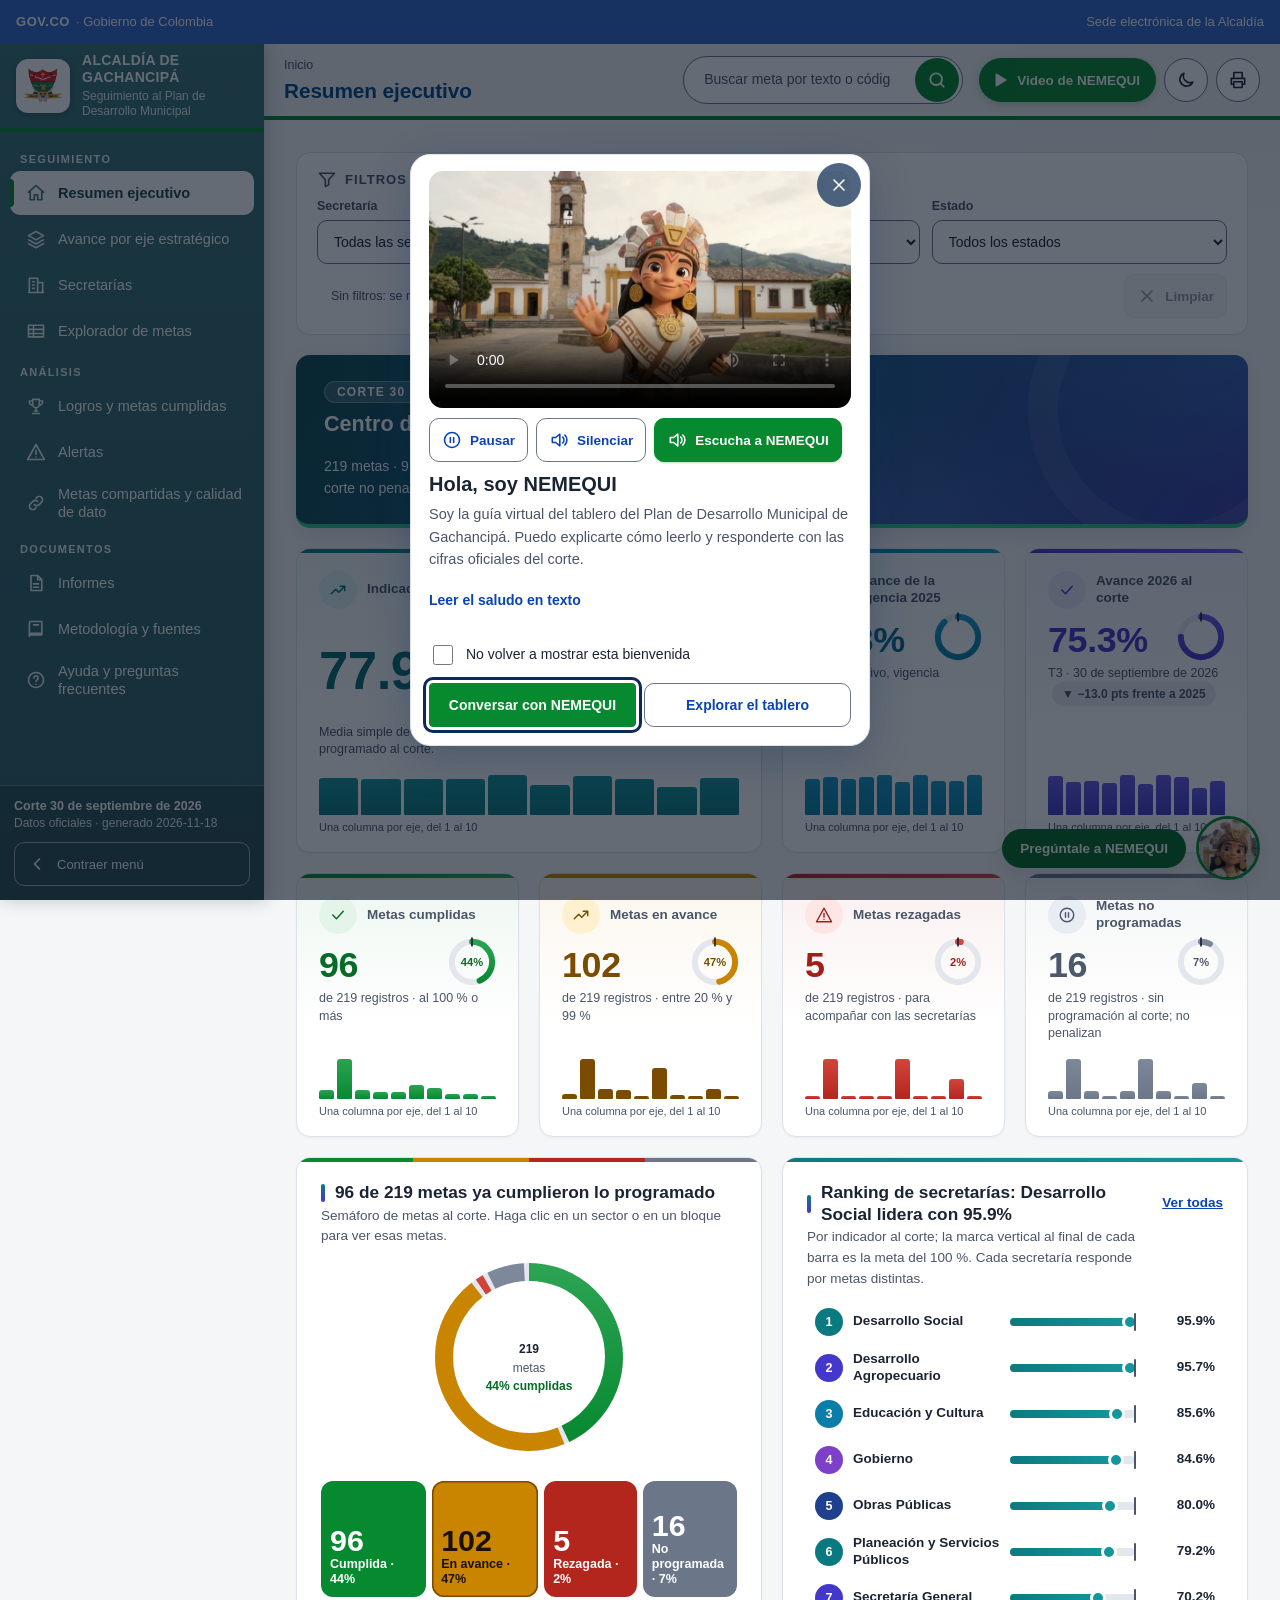
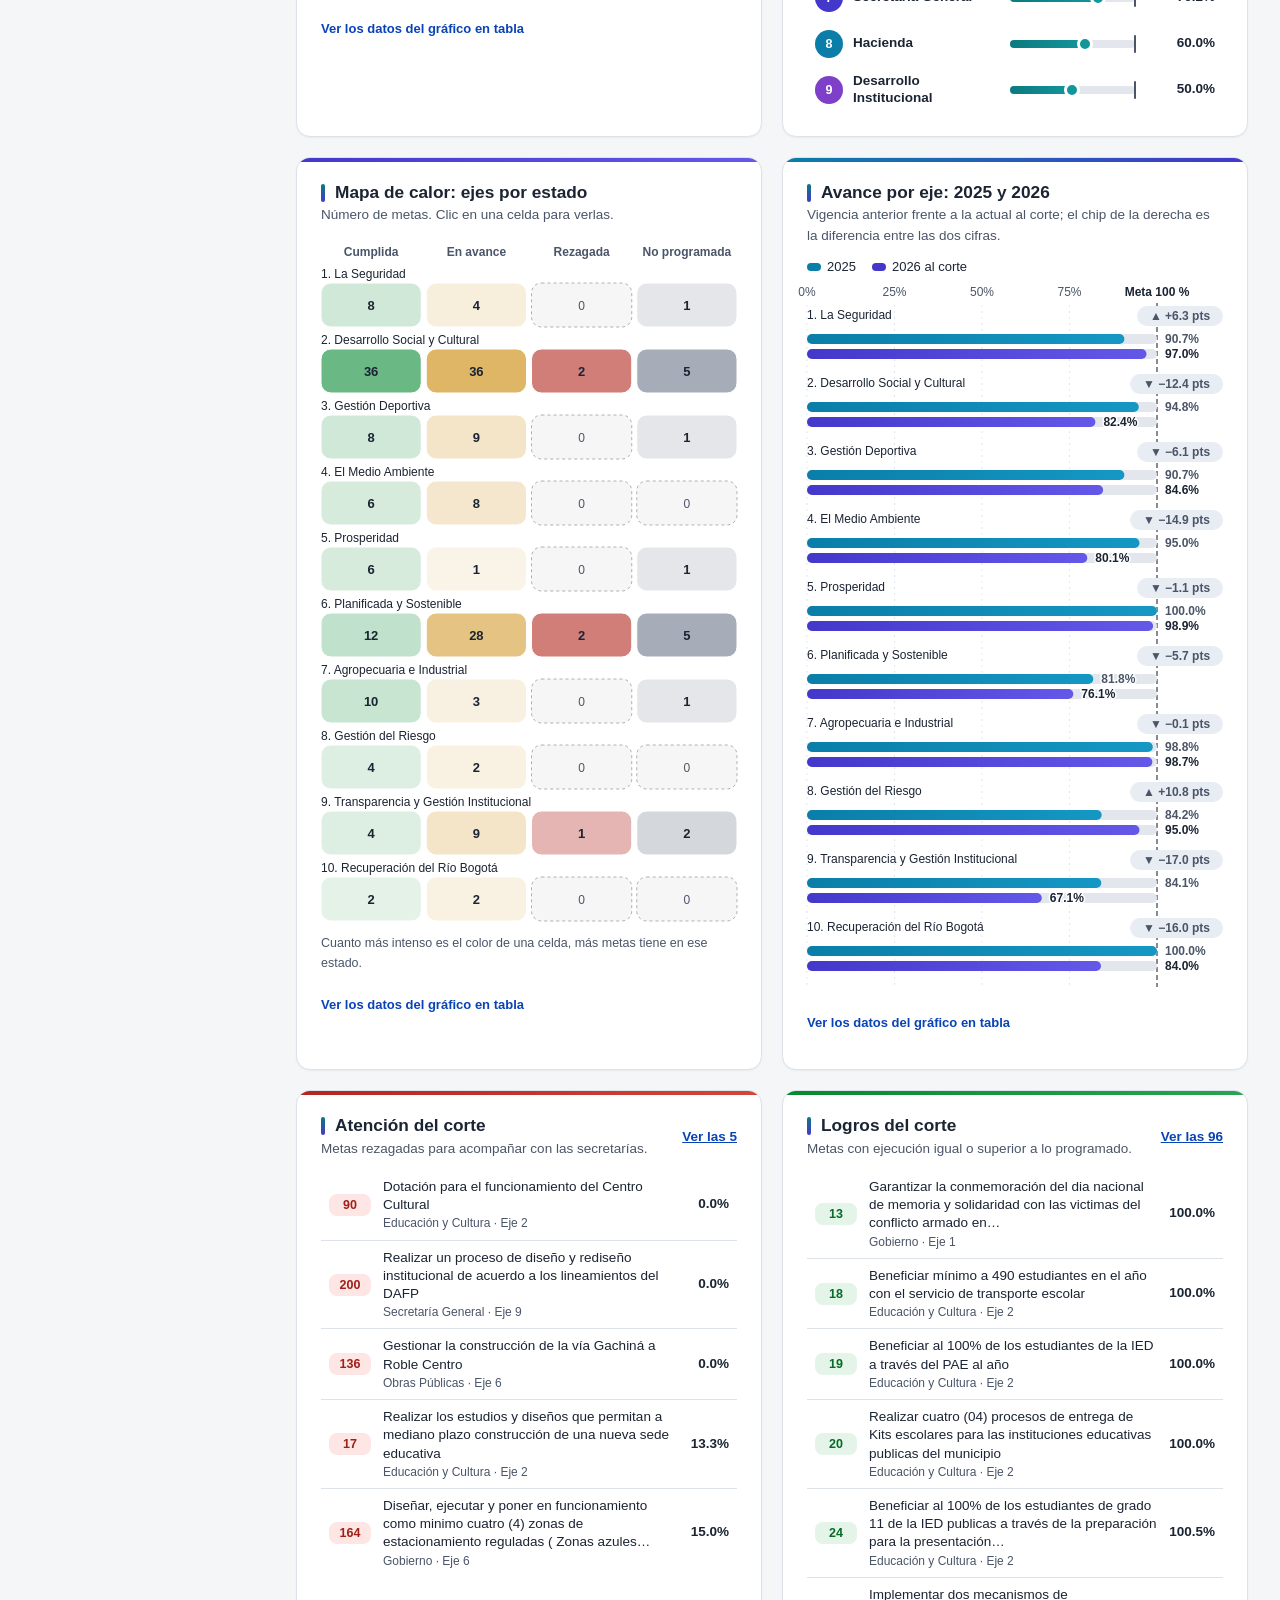
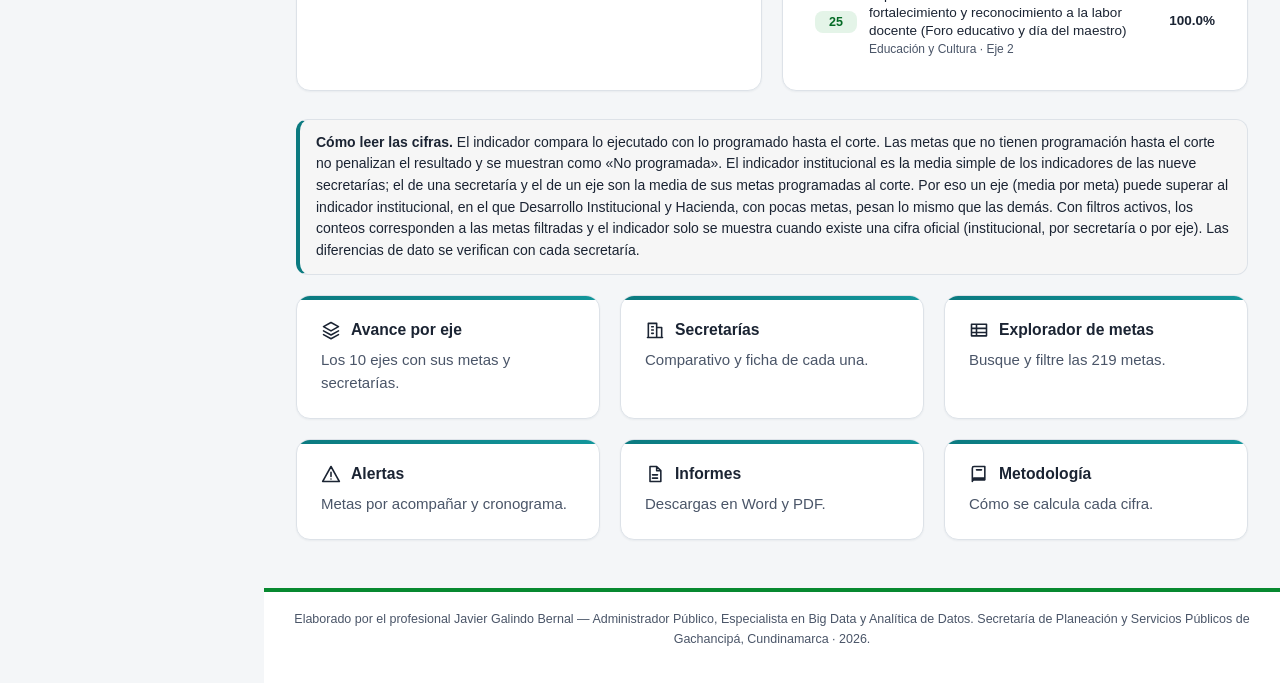
==== commit 38b89694: "El video de NEMEQUI se abre en la pantalla de inicio y con el botón permanente «Video de NEMEQUI» Co" ====
--- a/index.html
+++ b/index.html
@@ -104,6 +104,7 @@
         <button class="gs-go" type="submit" aria-label="Buscar"><svg class="ic" aria-hidden="true"><use href="#i-search"/></svg></button>
       </form>
       <div class="acts">
+        <button class="vid-btn" id="nqVideoBtn" type="button" aria-label="Ver el video de bienvenida de NEMEQUI" title="Video de NEMEQUI"><svg class="ic" aria-hidden="true"><use href="#i-play"/></svg><span>Video de NEMEQUI</span></button>
         <button class="ico-btn" id="themeBtn" type="button" aria-label="Cambiar a modo noche" title="Modo día / noche"><svg class="ic" id="themeIc"><use href="#i-moon"/></svg></button>
         <button class="ico-btn hide-sm" id="printBtn" type="button" aria-label="Imprimir esta página" title="Imprimir"><svg class="ic"><use href="#i-print"/></svg></button>
       </div>
--- a/css/app.css
+++ b/css/app.css
@@ -1,24 +1,33 @@
 /* Portal de seguimiento al PDM · Alcaldía de Gachancipá · identidad GOV.CO + verde institucional. Sin fuentes ni librerías externas.
-   Reparto de color: AZUL = estructura, títulos, enlaces y datos de avance. VERDE de marca = acción y acento (botón primario, página activa, línea del encabezado, foco de búsqueda).
-   El verde en datos solo significa «cumplida» y siempre lleva texto. Texto verde sobre fondo claro: --verde-d, nunca --verde. */
+   Reparto de color (tablero tipo Business Intelligence): el AZUL GOV.CO queda solo en la franja superior y los enlaces. Los datos usan 6 familias de serie
+   (--b1 teal = marca e indicador, --b2 índigo = 2026, --b3 violeta, --b4 azul marino, --b5 cian = 2025; --b6 pizarra solo para chips neutros, nunca como serie) con su extremo claro de degradado (--bNg),
+   texto/ícono AA (--btN) y pastel de fondo (--blN). El SEMÁFORO (verde, ámbar, rojo, gris) conserva su significado y nunca se usa como serie.
+   Texto verde sobre fondo claro: --verde-d, nunca --verde. */
 :root{
   color-scheme:light;
   --govco:#3366CC; --govco-d:#004884; --govco-dd:#0B2A55; --acc:#1C7C54;
   --verde:#078930; --verde-d:#056B26; --verde-dd:#044C1C; --verde-l:#E4F4E8; --azul-l:#E6EFFD; --azul-f:#0943B5;
   --f-tit:Montserrat,"Segoe UI","Helvetica Neue",Arial,sans-serif;
   --f-txt:"Work Sans","Segoe UI","Helvetica Neue",Arial,sans-serif;
-  --bg:#F4F6F8; --surf:#FFFFFF; --surf2:#F6F6F6; --ink:#222222; --mut:#4B4B4B; --line:#DDE2E8; --borde-ctl:#6B7689;
+  --bg:#F4F6F8; --surf:#FFFFFF; --surf2:#F6F6F6; --ink:#1B2433; --mut:#4A5568; --line:#DDE2E8; --borde-ctl:#6B7689;
   --link:#0943B5; --focus:#0B2A55; --shadow:0 1px 2px rgba(16,32,60,.05); --shadow2:0 6px 20px rgba(16,32,60,.10);
-  --on-btn:#FFFFFF; --ring:0 0 0 3px rgba(7,137,48,.28); --halo:rgba(51,102,204,.07);
+  --on-btn:#FFFFFF; --ring:0 0 0 3px rgba(7,137,48,.28); --halo:rgba(11,122,128,.08);
   --hdr-bg:#F1F1F1; --th-bg:#E6EFFD; --th-ink:#004884; --seg-on:#004884; --brand-ink:#004884;
   --nav-hov:#EEF3FC; --nav-act-ink:#004884; --nav-act-ic:#056B26;
   --sb-bg:#FFFFFF; --sb-bg2:#FFFFFF; --sb-ink:#222222; --sb-mut:#4B4B4B; --sb-act:#E6EFFD; --sb-line:#DDE2E8;
   --c-cum:#078930; --c-ava:#C98500; --c-rez:#B3261E; --c-np:#6B7689;
   --t-cum:#056B26; --t-ava:#7A4B00; --t-rez:#A01F19; --t-np:#4D586B;
   --b-cum:#E4F4E8; --b-ava:#FFF1CF; --b-rez:#FDE6E4; --b-np:#E8ECF3;
-  --a25:#5788D2; --a26:#0943B5; --on-cum:#FFFFFF; --on-ava:#1A1200; --on-rez:#FFFFFF; --on-np:#FFFFFF; --grid:#E3E7ED; --hov:#EEF3FC;
+  --a25:#0A7EA8; --a26:#4338CA; --on-cum:#FFFFFF; --on-ava:#1A1200; --on-rez:#FFFFFF; --on-np:#FFFFFF; --grid:#E3E7ED; --hov:#EEF3FC;
   --pill:#FFFFFF; --sbw:264px; --govh:44px; --hdr-h:76px; --ic:#004884; --ic-bg:#E6EFFD; --r:14px; --tipbg:#0B2A55; --tipink:#FFFFFF;
   --warn-bg:#FFF4D6; --warn-bd:#C99700;
+  --b1:#0B7A80; --b2:#4338CA; --b3:#7E3FC9; --b4:#1F3F8F; --b5:#0A7EA8; --b6:#5B6B82;
+  --b1g:#13969B; --b2g:#6358E8; --b3g:#9A5BE0; --b4g:#3A62C4; --b5g:#1597C4; --b6g:#7A8AA2;
+  --bt1:#0B6B70; --bt2:#4338CA; --bt3:#6D2DB5; --bt4:#1F3F8F; --bt5:#086A8E; --bt6:#4A5568;
+  --bl1:#DDF1F1; --bl2:#E7E5FB; --bl3:#F0E7FB; --bl4:#E3E9F8; --bl5:#DFF1F8; --bl6:#E8ECF3;
+  --c-cum-g:#2BA352; --c-ava-g:#C98500; --c-rez-g:#D4453B; --c-np-g:#7E889B;
+  --on-b:#FFFFFF; --ava-st:#7A4B00; --hmax:52%;
+  --hero-a:#0E4A50; --hero-b:#1E5F8C; --hero-c:#3B3FA8; --hero-bd:#2BC48A; --sh-c:rgba(27,36,51,.14);
 }
 :root[data-theme="dark"]{
   color-scheme:dark;
@@ -33,8 +42,16 @@
   --t-cum:#6FE0AE; --t-ava:#F6C463; --t-rez:#FFA9A2; --t-np:#B6C2D6;
   --b-cum:#0F3A2A; --b-ava:#3A2C08; --b-rez:#40161A; --b-np:#1E2B40;
   --ic:#BBD0FF; --ic-bg:#16305A; --shadow2:0 2px 4px rgba(0,0,0,.4),0 10px 28px rgba(0,0,0,.35); --tipbg:#E8EEF8; --tipink:#0A1322;
-  --a25:#6C88C0; --a26:#8FB1F5; --on-cum:#07131F; --on-ava:#07131F; --on-rez:#07131F; --on-np:#07131F; --grid:#22324B; --hov:#162841; --pill:#F4F7FD;
+  --a25:#4CC3F2; --a26:#8C93FF; --on-cum:#07131F; --on-ava:#07131F; --on-rez:#07131F; --on-np:#07131F; --grid:#22324B; --hov:#162841; --pill:#F4F7FD;
   --warn-bg:#3A3010; --warn-bd:#B38A00;
+  --halo:rgba(44,196,196,.07);
+  --b1:#2CC4C4; --b2:#8C93FF; --b3:#B58CFF; --b4:#7FA7FF; --b5:#4CC3F2; --b6:#9AA7BC;
+  --b1g:#5EE0D8; --b2g:#A9AEFF; --b3g:#CBAAFF; --b4g:#A3C0FF; --b5g:#7AD5F7; --b6g:#B6C2D6;
+  --bt1:#5EE0D8; --bt2:#A9AEFF; --bt3:#CBAAFF; --bt4:#A3C0FF; --bt5:#7AD5F7; --bt6:#B6C2D6;
+  --bl1:color-mix(in srgb,var(--b1) 16%,var(--surf)); --bl2:color-mix(in srgb,var(--b2) 16%,var(--surf)); --bl3:color-mix(in srgb,var(--b3) 16%,var(--surf)); --bl4:color-mix(in srgb,var(--b4) 16%,var(--surf)); --bl5:color-mix(in srgb,var(--b5) 16%,var(--surf)); --bl6:color-mix(in srgb,var(--b6) 16%,var(--surf));
+  --c-cum-g:#6FE0AE; --c-ava-g:#F6C463; --c-rez-g:#FFA9A2; --c-np-g:#B6C2D6;
+  --on-b:#07131F; --ava-st:transparent; --hmax:40%;
+  --hero-a:#0B3A3F; --hero-b:#173F73; --hero-c:#2E2A7A; --hero-bd:#46C791; --sh-c:rgba(0,0,0,.5);
 }
 *{box-sizing:border-box}
 html{scroll-behavior:smooth;-webkit-text-size-adjust:100%;scroll-padding-top:128px}
@@ -137,21 +154,28 @@
 .card{background:var(--surf);border:1px solid var(--line);border-radius:var(--r);padding:24px;box-shadow:var(--shadow);min-width:0}
 .card>h2,.card>h3{margin-bottom:4px;font-weight:700}
 .card .sub{color:var(--mut);font-size:13.5px;margin:0 0 12px}
-.hero{background:radial-gradient(260px 160px at 100% 0,rgba(255,255,255,.08),transparent 70%),linear-gradient(120deg,var(--govco-d),var(--govco));color:#fff;border:0;border-bottom:4px solid #078930;display:flex;gap:22px;align-items:center;flex-wrap:wrap}
-:root[data-theme="dark"] .hero{background:linear-gradient(120deg,#0B2A55,#1D4A92);border-bottom-color:#4FCB78}
-.hero h2,.hero p{color:#fff}
-.hero .big{font:800 clamp(2.4rem,6vw,3.3rem)/1 var(--f-tit)}
-.hero .lbl{font-size:14px;font-weight:500}
-.hero-in{flex:1;min-width:240px}
-.kpi{display:flex;flex-direction:column;gap:2px}
-.kpi .v{font:800 2.5rem/1.1 var(--f-tit);color:var(--govco-d);letter-spacing:-.01em}
-:root[data-theme="dark"] .kpi .v{color:var(--ink)}
+/* cada tarjeta de indicador tiene color propio: --kc (base), --kg (extremo claro), --kt (texto/ícono AA), --kl (pastel de fondo) */
+.kpi,.kpi2{--kc:var(--b1);--kg:var(--b1g);--kt:var(--bt1);--kl:var(--bl1);background:linear-gradient(180deg,color-mix(in srgb,var(--kc) 7%,var(--surf)),var(--surf) 58%)}
+.kpi{display:flex;flex-direction:column;gap:2px;position:relative;overflow:hidden}
+.kpi .kr,.kpi2 .kr{display:flex;align-items:center;justify-content:space-between;flex-wrap:wrap;gap:6px 10px}
+.kpi .v{font:800 2.5rem/1.1 var(--f-tit);font-size:clamp(2rem,3vw,2.5rem);color:var(--kt);letter-spacing:-.01em;min-width:0;white-space:nowrap}
 .kpi .l{font-size:13.5px;color:var(--mut);font-weight:600}
 .kpi .n{font-size:12.5px;color:var(--mut)}
-.kpi{position:relative;overflow:hidden}
-.kpi::before{content:"";position:absolute;left:0;right:0;top:0;height:3px;background:var(--govco)}
-.kpi.k-cum::before{background:var(--c-cum)}.kpi.k-ava::before{background:var(--c-ava)}.kpi.k-rez::before{background:var(--c-rez)}.kpi.k-np::before{background:var(--c-np)}
-.nota{background:var(--surf2);border:1px solid var(--line);border-left:4px solid var(--govco);border-radius:12px;padding:12px 16px;font-size:14px;color:var(--ink)}
+.kpi::before,.kpi2::before{content:"";position:absolute;left:0;right:0;top:0;height:4px;background:linear-gradient(90deg,var(--kc),var(--kg))}
+.kpi .kz,.kpi2 .kz{flex:none;display:grid;place-items:center}
+.k-a25{--kc:var(--b5);--kg:var(--b5g);--kt:var(--bt5);--kl:var(--bl5)}
+.k-a26{--kc:var(--b2);--kg:var(--b2g);--kt:var(--bt2);--kl:var(--bl2)}
+.k-cum{--kc:var(--c-cum);--kg:var(--c-cum-g);--kt:var(--t-cum);--kl:var(--b-cum)}
+.k-ava{--kc:var(--c-ava);--kg:var(--c-ava-g);--kt:var(--t-ava);--kl:var(--b-ava)}
+.k-rez{--kc:var(--c-rez);--kg:var(--c-rez-g);--kt:var(--t-rez);--kl:var(--b-rez)}
+.k-np{--kc:var(--c-np);--kg:var(--c-np-g);--kt:var(--t-np);--kl:var(--b-np)}
+.delta{display:inline-flex;align-items:center;gap:4px;min-height:24px;padding:2px 10px;border-radius:999px;background:var(--bl6);color:var(--bt6);font:700 12px var(--f-tit);white-space:nowrap}
+/* tarjetas de contenido con filete de color arriba (--ac1/--ac2) */
+.ac{position:relative;overflow:hidden}
+.ac::before{content:"";position:absolute;left:0;right:0;top:0;height:4px;background:linear-gradient(90deg,var(--ac1,var(--b1)),var(--ac2,var(--b1g)))}
+.ac-i{--ac1:var(--b2);--ac2:var(--b2g)}.ac-ci{--ac1:var(--b5);--ac2:var(--b2)}.ac-r{--ac1:var(--c-rez);--ac2:var(--c-rez-g)}.ac-cum{--ac1:var(--c-cum);--ac2:var(--c-cum-g)}
+.ac-sem::before{background:linear-gradient(90deg,var(--c-cum) 0 25%,var(--c-ava) 25% 50%,var(--c-rez) 50% 75%,var(--c-np) 75%)}
+.nota{background:var(--surf2);border:1px solid var(--line);border-left:4px solid var(--b1);border-radius:12px;padding:12px 16px;font-size:14px;color:var(--ink)}
 .nota.verde{border-left-color:var(--verde)}
 .nota b{font-family:var(--f-tit)}
 .chip{display:inline-flex;align-items:center;gap:7px;min-height:28px;padding:2px 12px 2px 10px;border-radius:999px;font-size:12.5px;font-weight:600;white-space:nowrap;border:1px solid transparent}
@@ -166,8 +190,6 @@
 .btn:active{transform:translateY(1px)}
 .btn.sec{background:transparent;color:var(--link);border-color:var(--borde-ctl);box-shadow:none}
 .btn.sec:hover{background:var(--azul-l);border-color:var(--borde-ctl)}
-.btn.azul{background:var(--govco);border-color:var(--govco);color:#fff}
-.btn.azul:hover{background:var(--govco-d);border-color:var(--govco-d)}
 .btn[aria-disabled="true"],.btn:disabled{opacity:.6;cursor:not-allowed;background:var(--surf2);color:var(--mut);border-color:var(--line);box-shadow:none}
 .btn.min{min-height:44px;padding:6px 12px;font-size:13.5px}
 .row{display:flex;flex-wrap:wrap;gap:10px;align-items:center}
@@ -175,24 +197,60 @@
 .mt{margin-top:20px}.mt2{margin-top:28px}
 .muted{color:var(--mut)}
 .num{font-variant-numeric:tabular-nums}
-.tc{text-align:center}.tr{text-align:right}
+.tr{text-align:right}
 
 /* tarjetas de eje / secretaría */
-.lcard{display:flex;flex-direction:column;gap:8px;text-decoration:none;color:var(--ink);transition:transform .15s,box-shadow .15s,border-color .15s}
-.lcard:hover{border-color:var(--govco);transform:translateY(-2px);box-shadow:var(--shadow2)}
+/* familias de color rotativas c1..c5: teal, índigo, cian, violeta, azul marino (nunca rosa ni pizarra: se confundirían con «rezagada» y «no programada»); solo acento, siempre con etiqueta y valor */
+.lcard{--kc:var(--b1);--kg:var(--b1g);--kt:var(--bt1);position:relative;overflow:hidden;display:flex;flex-direction:column;gap:8px;text-decoration:none;color:var(--ink);transition:transform .15s,box-shadow .2s,border-color .15s}
+.lcard::before{content:"";position:absolute;left:0;right:0;top:0;height:4px;background:linear-gradient(90deg,var(--kc),var(--kg))}
+.lcard:hover{border-color:var(--kc);transform:translateY(-2px);box-shadow:0 8px 22px var(--sh-c)}
 .lcard h3{font-size:.98rem;color:var(--ink)}
-.lcard .ind{font:800 1.9rem/1 var(--f-tit);color:var(--govco-d)}
-:root[data-theme="dark"] .lcard .ind{color:var(--ink)}
-.eje-n{display:inline-grid;place-items:center;width:32px;height:32px;border-radius:10px;background:var(--govco);color:#fff;font:700 14px var(--f-tit);flex:none}
-.prog{height:10px;border-radius:99px;background:var(--grid);overflow:hidden}
-.prog>i{display:block;height:100%;background:var(--a26);border-radius:99px}
+.lcard .ind{font:800 1.9rem/1 var(--f-tit);color:var(--kt)}
+.c1{--kc:var(--b1);--kg:var(--b1g);--kt:var(--bt1)}.c2{--kc:var(--b2);--kg:var(--b2g);--kt:var(--bt2)}.c3{--kc:var(--b5);--kg:var(--b5g);--kt:var(--bt5)}
+.c4{--kc:var(--b3);--kg:var(--b3g);--kt:var(--bt3)}.c5{--kc:var(--b4);--kg:var(--b4g);--kt:var(--bt4)}
+.lc-h{display:flex;align-items:center;gap:12px}
+.lc-h .ring{flex:none}
+.eje-n{display:inline-grid;place-items:center;width:32px;height:32px;border-radius:50%;background:var(--kc,var(--b1));color:var(--on-b);font:700 14px var(--f-tit);flex:none}
 .mini{font-size:12.5px;color:var(--mut)}
+/* gráfico de bala: dos barras finas apiladas (2025 cian arriba, 2026 índigo abajo) sobre pista gris neutra; la marca negra es la meta 100 % y su rótulo va debajo de ella */
+.bl{position:relative;display:flex;flex-direction:column;gap:5px;margin:2px 0 18px}
+.bl-r{position:relative;height:9px;border-radius:99px;background:var(--grid);box-shadow:inset 0 0 0 1px var(--line)}
+.bl-r i{position:absolute;left:0;top:0;bottom:0;display:block;border-radius:99px}
+.bl-a{background:linear-gradient(90deg,var(--b5),var(--b5g))}
+.bl-b{background:linear-gradient(90deg,var(--b2),var(--b2g))}
+.bl-m{position:absolute;right:-1.5px;top:-4px;bottom:-4px;width:3px;border-radius:2px;background:var(--ink)}
+.bl-ml{position:absolute;right:0;top:100%;margin-top:6px;font:700 11px/1.2 var(--f-txt);color:var(--ink);white-space:nowrap}
+.bl-t{display:flex;flex-wrap:wrap;align-items:center;gap:2px 14px}
+.bl-t span{display:inline-flex;align-items:center;gap:5px}
+.bl-t b{color:var(--ink)}
+.bl-t i{width:11px;height:11px;display:inline-block}
 .stack{display:flex;height:10px;border-radius:99px;overflow:hidden;background:var(--grid)}
 .stack i{display:block;height:100%}
 .leg{display:flex;flex-wrap:wrap;gap:6px 16px;font-size:13px;margin-top:8px}
 .leg span{display:inline-flex;align-items:center;gap:6px}
 .leg i{width:12px;height:12px;border-radius:3px;display:inline-block}
 .dot-cum{background:var(--c-cum)}.dot-ava{background:var(--c-ava)}.dot-rez{background:var(--c-rez)}.dot-np{background:var(--c-np)}.dot-25{background:var(--a25)}.dot-26{background:var(--a26)}
+.leg i.dot-25,.bl-t i.dot-25,.leg i.dot-26,.bl-t i.dot-26{width:14px;height:8px;border-radius:99px}
+.leg i.dot-ava{box-shadow:inset 0 0 0 1.5px var(--ava-st)}
+/* minibarra del indicador en la tabla de metas */
+.mbar{display:inline-block;vertical-align:middle;width:60px;height:8px;border-radius:99px;background:var(--grid);overflow:hidden;margin-right:8px}
+.mbar i{display:block;height:100%;border-radius:99px}
+.mbar .k-cum{background:var(--c-cum)}.mbar .k-ava{background:var(--c-ava)}.mbar .k-rez{background:var(--c-rez)}.mbar .k-np{background:var(--c-np)}
+/* mosaico de puntos de logros */
+.wf-row{margin-top:14px}
+.wf-h{display:flex;align-items:center;flex-wrap:wrap;gap:4px 10px;margin-bottom:8px}
+.wf{display:flex;flex-wrap:wrap;gap:6px}
+.wf-q{display:grid;place-items:center;min-width:44px;height:44px;padding:0 4px;border-radius:10px;background:var(--c-cum);color:var(--on-cum);box-shadow:inset 0 -4px 0 var(--kc);font:700 13px var(--f-tit);text-decoration:none;transition:transform .12s,box-shadow .15s}
+.wf-q:hover,.wf-q:focus-visible{transform:translateY(-2px);box-shadow:inset 0 -4px 0 var(--kc),0 6px 14px var(--sh-c)}
+/* mosaico de metas por estado (tamaño proporcional al número de metas) */
+.tree{display:flex;flex-wrap:wrap;gap:6px;min-height:116px;margin-top:16px}
+.tl{flex:1 1 92px;min-width:92px;min-height:104px;display:flex;flex-direction:column;justify-content:flex-end;gap:2px;padding:10px 9px;border-radius:12px;text-decoration:none;position:relative;overflow:hidden;transition:transform .15s,box-shadow .2s}
+.tl:hover,.tl:focus-visible{transform:translateY(-2px);box-shadow:0 6px 16px var(--sh-c)}
+.tl .tn{font:800 1.9rem/1 var(--f-tit)}.tl .tt{font:600 12.5px/1.2 var(--f-txt);overflow-wrap:break-word;hyphens:manual}
+.tl-cum{background:var(--c-cum);color:var(--on-cum)}
+.tl-ava{background:var(--c-ava);color:var(--on-ava);box-shadow:inset 0 0 0 1.5px var(--ava-st)}
+.tl-rez{background:var(--c-rez);color:var(--on-rez)}
+.tl-np{background:var(--c-np);color:var(--on-np)}
 
 /* tablas */
 .swipe{display:none;margin:0 0 4px}
@@ -238,18 +296,39 @@
 .chart .mut{fill:var(--mut)}
 .chart .ax{stroke:var(--grid);stroke-width:1}
 .chart .lbl{font-size:12px}
-.chart .val{font-weight:700;font-size:12px}
+.chart .val{font-weight:700;font-size:12px;paint-order:stroke;stroke:var(--surf);stroke-width:3px;stroke-linejoin:round}
 .f-cum{fill:var(--c-cum)}.f-ava{fill:var(--c-ava)}.f-rez{fill:var(--c-rez)}.f-np{fill:var(--c-np)}.f-25{fill:var(--a25)}.f-26{fill:var(--a26)}.on-cum{fill:var(--on-cum)!important}.on-ava{fill:var(--on-ava)!important}.on-rez{fill:var(--on-rez)!important}.on-np{fill:var(--on-np)!important}.f-grid{fill:var(--grid)}.f-surf{fill:var(--surf)}
 .chart a:focus-visible{outline:3px solid var(--focus)}
-.chart .ring-n{fill:var(--govco-d)}
-:root[data-theme="dark"] .chart .ring-n{fill:var(--ink)}
-.chart a:hover .bar{opacity:.85}
+.chart .ring-n,.ring .ring-n{fill:var(--kt,var(--bt1))}
+.chart .d-cum{fill:var(--t-cum)}
+.chart .ax{stroke-dasharray:2 4}
+.chart .ax-meta{stroke:var(--ink);stroke-width:1.5;stroke-dasharray:5 3;opacity:.7}
+.chart .meta-l,.gauge .gm{fill:var(--ink);font-weight:700}
+.meta-t{stroke:var(--ink);stroke-width:2;stroke-linecap:round}
+.gauge{width:100%;height:auto;overflow:visible}.gauge text{font-family:var(--f-txt)}.gauge .mut{fill:var(--mut)}.gauge .gv{fill:var(--ink)}
+.ring{display:block;overflow:visible}.ring text{fill:var(--ink)}
+.chart .dc{fill:var(--bl6)}.chart .dct{fill:var(--bt6);font-weight:700}
+.chart .bar.k-ava{stroke:var(--ava-st);stroke-width:1.2}
+.chart .bar,.chart .dotend,.chart .hc,.chart .seg{transition:filter .15s,opacity .15s,stroke-width .15s}
+.chart .dotend{stroke:var(--surf);stroke-width:3}
+.chart a:hover .bar:not(.f-cum,.f-ava,.f-rez,.f-np),.chart a:focus-visible .bar:not(.f-cum,.f-ava,.f-rez,.f-np),.chart g[data-tip]:hover .bar:not(.f-cum,.f-ava,.f-rez,.f-np){filter:brightness(1.12)}
+/* segmentos apilados llevan texto blanco encima: se resaltan con contorno, no con brillo */
+.chart a:hover .bar.f-cum,.chart a:hover .bar.f-ava,.chart a:hover .bar.f-rez,.chart a:hover .bar.f-np,.chart a:focus-visible .bar.f-cum,.chart a:focus-visible .bar.f-ava,.chart a:focus-visible .bar.f-rez,.chart a:focus-visible .bar.f-np{stroke:var(--ink);stroke-width:2}
+/* el resto de filas se atenúa SOLO en sus formas con barras sin texto encima; etiquetas, valores y números conservan su contraste */
+.chart:has([data-tip]:hover) [data-tip]:not(:hover) :is(.bar:not(.f-cum,.f-ava,.f-rez,.f-np),.dotend,.hc,.seg),.chart:has(a:focus-visible) a:not(:focus-visible) :is(.bar:not(.f-cum,.f-ava,.f-rez,.f-np),.dotend,.hc,.seg){opacity:.5}
+.chart .seg{transition:stroke-width .15s}
+.chart a:hover .seg,.chart a:focus-visible .seg{stroke-width:22}
 details.dtab{margin-top:10px;font-size:13px}
 details.dtab summary{cursor:pointer;min-height:44px;color:var(--link);font-weight:600;display:flex;align-items:center}
 .donut-wrap{display:flex;gap:20px;align-items:center;flex-wrap:wrap;justify-content:center}
 .donut-wrap svg{max-width:210px}
+.donut-wrap .tree{flex:1 1 100%;margin-top:4px}
 .legtab{border-collapse:collapse;font-size:13.5px}
-.legtab td{border:0;padding:4px 10px 4px 0}
+.legtab th,.legtab td{vertical-align:middle;border:0}
+.legtab th{padding:2px 12px 2px 0}
+.legtab td{padding:2px 10px 2px 0}
+.heat-nota{margin:6px 0 0}
+.chart .et{fill:var(--mut)}
 
 /* informes */
 .dl-item{display:flex;flex-wrap:wrap;gap:10px;align-items:center;justify-content:space-between;padding:12px 0;border-bottom:1px solid var(--line)}
@@ -261,7 +340,6 @@
 .seg button[aria-pressed="true"]{background:var(--seg-on);color:#fff}
 .glos dt{font-weight:700;margin-top:10px}
 .glos dd{margin:2px 0 0;color:var(--mut)}
-.pasos{padding-left:20px}.pasos li{margin:6px 0}
 .vacio{text-align:center;padding:36px 10px;color:var(--mut)}
 code{background:var(--surf2);border:1px solid var(--line);border-radius:5px;padding:1px 6px;font-size:.9em}
 
@@ -271,52 +349,55 @@
 main.enter{animation:rise .28s ease both}
 .sec-h{display:flex;justify-content:space-between;align-items:flex-start;gap:12px;margin-bottom:10px}
 .sec-h h2{font-size:1.08rem;display:flex;align-items:center;gap:10px}
-.sec-h h2::before{content:"";width:8px;height:8px;border-radius:50%;background:var(--govco);flex:none}
+.sec-h h2::before{content:"";width:4px;height:18px;border-radius:3px;background:linear-gradient(180deg,var(--b1),var(--b2));flex:none}
 .sec-h .sub{margin:2px 0 0}
 .tw td a,.tw th a{display:inline-flex;align-items:center;min-height:44px}
 .lnk{font-size:13.5px;font-weight:600;white-space:nowrap;min-height:44px;display:inline-flex;align-items:center}
-.banner{display:flex;gap:18px 28px;align-items:center;justify-content:space-between;flex-wrap:wrap;background:radial-gradient(240px 150px at 100% 0,rgba(255,255,255,.08),transparent 70%),linear-gradient(120deg,var(--govco-d),var(--govco));color:#fff;border-radius:var(--r);border-bottom:4px solid #078930;padding:24px 28px;box-shadow:var(--shadow2)}
-:root[data-theme="dark"] .banner{background:linear-gradient(120deg,#0B2A55,#1D4A92);border-bottom-color:#4FCB78}
+.banner{position:relative;overflow:hidden;display:flex;gap:18px 28px;align-items:center;justify-content:space-between;flex-wrap:wrap;background:radial-gradient(360px 200px at 100% 0,rgba(34,211,238,.20),transparent 70%),radial-gradient(320px 240px at 62% 130%,rgba(167,139,250,.24),transparent 70%),linear-gradient(120deg,var(--hero-a),var(--hero-b),var(--hero-c));color:#fff;border-radius:var(--r);border-bottom:4px solid var(--hero-bd);padding:24px 28px;box-shadow:var(--shadow2)}
+.banner::after{content:"";position:absolute;right:-70px;top:-90px;width:230px;height:230px;border-radius:50%;border:30px solid rgba(255,255,255,.07);pointer-events:none}
+.banner>*{position:relative;z-index:1}
 .banner h2{color:#fff;font-size:1.35rem;font-weight:800}
 .banner .eyebrow{display:inline-block;margin:0 0 8px;padding:3px 12px;border-radius:999px;background:rgba(255,255,255,.16);border:1px solid rgba(255,255,255,.28);font:600 12px var(--f-tit);letter-spacing:.1em;text-transform:uppercase;color:#fff}
 .banner .b-tx{margin:0;max-width:520px;font-size:14px;font-weight:500;color:#fff}
 .kpis{display:grid;grid-template-columns:repeat(12,minmax(0,1fr));gap:20px}
-.kpi2{position:relative;overflow:hidden;grid-column:span 3;display:flex;flex-direction:column;gap:4px;text-decoration:none;color:var(--ink);padding:22px 22px 18px;transition:transform .15s,box-shadow .15s,border-color .15s;--spark:var(--a26)}
+.kpi2{position:relative;overflow:hidden;grid-column:span 3;display:flex;flex-direction:column;gap:4px;text-decoration:none;color:var(--ink);padding:22px 22px 18px;transition:transform .15s,box-shadow .2s,border-color .15s;--spark:var(--kc);--spark-g:var(--kg)}
 .kpi2.k-main{grid-column:span 6}
 .kpi2:nth-child(2),.kpi2:nth-child(3){grid-column:span 3}
-.kpi2:hover{transform:translateY(-2px);box-shadow:var(--shadow2);border-color:var(--govco)}
+.kpi2:nth-child(2){--kc:var(--b5);--kg:var(--b5g);--kt:var(--bt5);--kl:var(--bl5)}
+.kpi2:nth-child(3){--kc:var(--b2);--kg:var(--b2g);--kt:var(--bt2);--kl:var(--bl2)}
+.kpi2:hover{transform:translateY(-2px);box-shadow:0 8px 22px var(--sh-c);border-color:var(--kc)}
 .kpi2 .kh{display:flex;align-items:center;gap:10px}
-.kpi2 .kic{width:38px;height:38px;border-radius:50%;display:grid;place-items:center;background:var(--ic-bg);color:var(--ic);flex:none}
+.kpi2 .kic{width:38px;height:38px;border-radius:50%;display:grid;place-items:center;background:var(--kl);color:var(--kt);flex:none}
 .kpi2 .kic .ic{width:18px;height:18px}
 .kpi2 .l{font-size:13.5px;font-weight:600;color:var(--mut);line-height:1.25}
-.kpi2 .v{font:800 2.5rem/1.05 var(--f-tit);color:var(--govco-d);margin-top:8px;letter-spacing:-.01em;overflow-wrap:anywhere}
-:root[data-theme="dark"] .kpi2 .v{color:var(--ink)}
+.kpi2 .v{font:800 2.5rem/1.05 var(--f-tit);font-size:clamp(1.9rem,2.8vw,2.4rem);color:var(--kt);margin-top:8px;letter-spacing:-.01em;white-space:nowrap;min-width:0}
 .kpi2.k-main .v{font-size:clamp(2.6rem,5vw,3.3rem)}
+.kpi2 .kz .gauge{width:170px;height:auto;display:block}
+.kpi2 .kz .ring,.kpi .kz .ring{width:48px;height:48px}
 .kpi2 .n{font-size:12.5px;color:var(--mut);line-height:1.4}
 .kpi2 .sp{margin-top:auto;padding-top:12px}
-.kpi2::before{content:"";position:absolute;left:0;right:0;top:0;height:3px;background:var(--govco)}
-.kpi2.k-cum::before{background:var(--c-cum)}.kpi2.k-ava::before{background:var(--c-ava)}.kpi2.k-rez::before{background:var(--c-rez)}.kpi2.k-np::before{background:var(--c-np)}
-.kpi2.k-cum{--spark:var(--c-cum);--ic:var(--t-cum);--ic-bg:var(--b-cum)}
-.kpi2.k-ava{--spark:var(--c-ava);--ic:var(--t-ava);--ic-bg:var(--b-ava)}
-.kpi2.k-rez{--spark:var(--c-rez);--ic:var(--t-rez);--ic-bg:var(--b-rez)}
-.kpi2.k-np{--spark:var(--c-np);--ic:var(--t-np);--ic-bg:var(--b-np)}
-.kpi2.k-main{--spark:var(--govco)}
-:root[data-theme="dark"] .kpi2.k-main{--spark:var(--a26)}
-.spark{width:100%;height:34px;display:block}
-.spark .sp-b{fill:var(--spark);opacity:.8}
-:root[data-theme="dark"] .spark .sp-b{opacity:.55}
-.kpi2.k-ava .spark .sp-b{opacity:1}
-.spark .sp-hi{fill:var(--spark);opacity:1}
+.kpi2 .delta{margin-left:4px}
+.kpi2.k-cum,.kpi2.k-ava,.kpi2.k-rez,.kpi2.k-np{--spark:var(--kc);--spark-g:var(--kg)}
+.kpi2.k-ava{--spark:var(--ava-st,var(--c-ava));--spark-g:var(--ava-st,var(--c-ava))}
+:root[data-theme="dark"] .kpi2.k-ava{--spark:var(--c-ava);--spark-g:var(--c-ava-g)}
+.spark{display:flex;align-items:flex-end;gap:3px;width:100%;height:40px}
+.spark i{display:block;flex:1 1 0;min-width:0;height:var(--h,10%);min-height:3px;border-radius:3px 3px 1px 1px;background:linear-gradient(180deg,var(--spark-g,var(--spark)),var(--spark));transform-origin:bottom center}
+.spark.dim i:not(.hi){opacity:.4}
+.spark i.hi{outline:2px solid var(--spark);outline-offset:1px}
+.sp-cap{display:block;margin-top:5px;font-size:11px;line-height:1.3;color:var(--mut)}
 .chip{text-decoration:none}
 a.chip:hover{filter:brightness(.97);text-decoration:underline}
 a.chip{min-height:44px}
 .rank{list-style:none;margin:0;padding:0;display:flex;flex-direction:column;gap:2px}
-.rank a{display:grid;grid-template-columns:26px minmax(0,1.1fr) minmax(0,1fr) 62px;gap:10px;align-items:center;min-height:44px;padding:4px 8px;border-radius:10px;text-decoration:none;color:var(--ink);font-size:13.5px;transition:background .15s}
-.rank a:hover{background:var(--hov)}
-.rank .pos{display:grid;place-items:center;width:26px;height:26px;border-radius:50%;background:var(--ic-bg);color:var(--ic);font:700 12px var(--f-tit)}
+.rank a{display:grid;grid-template-columns:28px minmax(0,1.1fr) minmax(0,1fr) 62px;gap:10px;align-items:center;min-height:44px;padding:4px 8px;border-radius:10px;text-decoration:none;color:var(--ink);font-size:13.5px;transition:background .15s}
+.rank a:hover,.rank a:focus-visible{background:var(--hov)}
+.rank .pos{display:grid;place-items:center;width:28px;height:28px;border-radius:50%;background:var(--kc,var(--b1));color:var(--on-b);font:700 12.5px var(--f-tit)}
+.rank li:nth-child(5n+1) a{--kc:var(--b1)}.rank li:nth-child(5n+2) a{--kc:var(--b2)}.rank li:nth-child(5n+3) a{--kc:var(--b5)}.rank li:nth-child(5n+4) a{--kc:var(--b3)}.rank li:nth-child(5n) a{--kc:var(--b4)}
 .rank .nm{font-weight:600;line-height:1.25}
-.rank .bar{height:10px;border-radius:99px;background:var(--grid);overflow:hidden}
-.rank .bar i{display:block;height:100%;background:var(--a26);border-radius:99px;transition:width .4s ease}
+.rank .bar{position:relative;height:8px;border-radius:99px;background:var(--grid);margin-right:8px}
+.rank .bar::after{content:"";position:absolute;right:-1px;top:-5px;bottom:-5px;width:2px;border-radius:1px;background:var(--mut)}
+.rank .bar i{position:relative;display:block;height:100%;background:linear-gradient(90deg,var(--b1),var(--b1g));border-radius:99px}
+.rank .bar i::after{content:"";position:absolute;right:0;top:50%;width:16px;height:16px;transform:translate(50%,-50%);border-radius:50%;background:var(--b1g);border:3px solid var(--surf);box-sizing:border-box}
 .rank .vl{text-align:right;font-weight:700}
 .mlist{list-style:none;margin:0;padding:0;display:flex;flex-direction:column}
 .mlist li+li{border-top:1px solid var(--line)}
@@ -327,10 +408,10 @@
 .mlist .tx small{display:block;color:var(--mut);font-size:12px;margin-top:1px}
 .mlist .vl{font-weight:700;font-variant-numeric:tabular-nums}
 .chart .hn{font-weight:700;font-size:13px}
+.chart .hc{stroke:var(--surf);stroke-width:1}
 .chart .hz{fill:var(--mut);font-size:12px}
-.chart .hc0{fill:var(--surf2);stroke:var(--grid)}
+.chart .hc0{fill:var(--surf2);stroke:var(--mut);stroke-opacity:.45;stroke-dasharray:3 3}
 .chart a:hover .hc{stroke:var(--ink);stroke-width:1.5}
-.chart a:hover circle{opacity:.85}
 .chart a:focus-visible .hc{stroke:var(--focus);stroke-width:3}
 .tip{position:fixed;z-index:300;pointer-events:none;background:var(--tipbg);color:var(--tipink);font:500 12.5px/1.35 var(--f-txt);padding:7px 11px;border-radius:8px;max-width:280px;box-shadow:var(--shadow2)}
 .tip[hidden]{display:none}
@@ -403,7 +484,6 @@
   .g2,.g3,.g4{grid-template-columns:minmax(0,1fr)}
   .filtros{grid-template-columns:1fr}
   .hide-sm{display:none}
-  .hero .big{font-size:2.5rem}
   .govbar{font-size:12px}.govbar .gov-sede{display:none}
   .foot{padding:14px 16px 20px}
 }
@@ -419,35 +499,110 @@
   .fb-ctl{grid-template-columns:1fr}
   .kpi2{grid-column:span 6;padding:18px 14px 12px}.kpi2.k-main,.kpi2:nth-child(2),.kpi2:nth-child(3){grid-column:span 12}
   .kpi2 .v{font-size:2rem}.kpi2.k-main .v{font-size:2.6rem}
-  .kpi2 .n{display:none}.kpi2.k-main .n,.kpi2:nth-child(2) .n,.kpi2:nth-child(3) .n{display:block}
-  .rank a{grid-template-columns:24px minmax(0,1fr) 56px}.rank .bar{display:none}
+  .kpi2 .n-x{display:none}
+  .rank a{grid-template-columns:28px minmax(0,1fr) 56px;grid-template-areas:"pos nm vl" ". bar bar";row-gap:4px;padding:6px 8px}.rank .pos{grid-area:pos}.rank .nm{grid-area:nm}.rank .bar{grid-area:bar;margin:0 8px 4px 0}.rank .vl{grid-area:vl}
+  .kpi2 .kz .gauge{width:124px}
+  .kpi2 .kz .ring,.kpi .kz .ring{width:48px;height:48px}
+  .tree{flex-wrap:wrap;height:auto}.tl{flex:1 1 120px!important;min-height:72px}
   .banner{padding:16px}.banner h2{font-size:1.15rem}
   .sk-row,.sk-row.two{grid-template-columns:1fr}
 }
+@media (max-width:480px){
+  .kpi2 .kz .ring,.kpi .kz .ring{width:44px;height:44px}
+  .lc-h .ring{width:56px;height:56px}
+  /* mosaico por estado: fila de chips con número, rótulo y % (no se oculta) */
+  .tree{gap:8px;margin-top:12px}
+  .tl{flex:1 1 calc(50% - 4px)!important;min-width:0;min-height:52px;flex-direction:row;align-items:center;justify-content:flex-start;gap:10px;padding:8px 12px}
+  .tl .tn{font-size:1.5rem}
+}
 @media (prefers-reduced-motion:no-preference){
-  @keyframes crece{from{transform:scaleX(0)}to{transform:scaleX(1)}}
-  .chart .bar{transform-box:fill-box;transform-origin:left center;animation:crece .5s ease-out both}
+  @keyframes crece{from{transform:scaleX(0)}}
+  @keyframes crecew{from{width:0}}
+  @keyframes arco{from{stroke-dasharray:0 100;opacity:0}14%{opacity:1}}
+  @keyframes aparece{from{opacity:0}}
+  @keyframes subeb{from{transform:scaleY(0)}}
+  @keyframes sube{from{opacity:0;transform:translateY(6px)}}
+  .chart.anim .bar{transform-box:fill-box;transform-origin:left center;animation:crece .65s cubic-bezier(.22,.9,.3,1) backwards;animation-delay:var(--d,0ms)}
+  .anim .arc{animation:arco .9s cubic-bezier(.22,.9,.3,1) backwards;animation-delay:var(--d,0ms)}
+  .anim .fade{animation:aparece .45s ease backwards;animation-delay:calc(var(--d,0ms) + 350ms)}
+  .bl.anim .bl-a,.bl.anim .bl-b{animation:crecew .75s cubic-bezier(.22,.9,.3,1) backwards}
+  .bl.anim .bl-a{animation-delay:.08s}
+  .spark.anim i{animation:subeb .55s cubic-bezier(.22,.9,.3,1) backwards;animation-delay:calc(var(--i,0)*35ms)}
+  /* entrada de los gráficos: arrancan en pausa y la clase .in (IntersectionObserver) los pone en marcha una sola vez.
+     Van DESPUÉS de los atajos «animation:» y con :not(.in) para ganar en especificidad (el atajo reinicia animation-play-state). */
+  .anim:not(.in) .bar,.anim:not(.in) .arc,.anim:not(.in) .fade,.anim:not(.in) .bl-a,.anim:not(.in) .bl-b,.spark.anim:not(.in) i{animation-play-state:paused}
+  .anim.in .bar,.anim.in .arc,.anim.in .fade,.anim.in .bl-a,.anim.in .bl-b,.spark.anim.in i{animation-play-state:running}
+  main.enter .kpis .kpi2{animation:sube .4s ease backwards}
+  main.enter .kpis .kpi2:nth-child(2){animation-delay:50ms}main.enter .kpis .kpi2:nth-child(3){animation-delay:100ms}main.enter .kpis .kpi2:nth-child(4){animation-delay:150ms}
+  main.enter .kpis .kpi2:nth-child(5){animation-delay:200ms}main.enter .kpis .kpi2:nth-child(6){animation-delay:250ms}main.enter .kpis .kpi2:nth-child(7){animation-delay:300ms}
+  .rank .bar i{animation:crecew .7s cubic-bezier(.22,.9,.3,1) backwards}
+  main:not(.enter) .rank .bar i{animation:none}
 }
 @media (prefers-reduced-motion:reduce){*{transition:none!important;animation:none!important;scroll-behavior:auto!important}}
 @media print{
-  :root,:root[data-theme="dark"]{--ink:#000;--mut:#333;--surf:#fff;--bg:#fff;--line:#999;--link:#000;--govco-d:#000;--t-cum:#056B26;--t-ava:#7A4B00;--t-rez:#A01F19;--t-np:#4D586B}
+  /* la impresión usa SIEMPRE la paleta de día (papel blanco), aunque la pantalla esté en modo noche */
+  :root,:root[data-theme="dark"]{color-scheme:light;--ink:#000;--mut:#333;--surf:#fff;--surf2:#F6F6F6;--bg:#fff;--line:#999;--link:#000;--govco-d:#000;--grid:#E3E7ED;--hov:#EEF3FC;--halo:transparent;
+    --verde:#078930;--verde-d:#056B26;--verde-dd:#044C1C;--verde-l:#E4F4E8;--azul-l:#E6EFFD;--th-bg:#E6EFFD;--th-ink:#004884;--tipbg:#0B2A55;--tipink:#fff;--pill:#fff;--ic:#004884;--ic-bg:#E6EFFD;--warn-bg:#FFF4D6;--warn-bd:#C99700;
+    --c-cum:#078930;--c-ava:#C98500;--c-rez:#B3261E;--c-np:#6B7689;--c-cum-g:#2BA352;--c-ava-g:#C98500;--c-rez-g:#D4453B;--c-np-g:#7E889B;
+    --t-cum:#056B26;--t-ava:#7A4B00;--t-rez:#A01F19;--t-np:#4D586B;--b-cum:#E4F4E8;--b-ava:#FFF1CF;--b-rez:#FDE6E4;--b-np:#E8ECF3;
+    --on-cum:#fff;--on-ava:#1A1200;--on-rez:#fff;--on-np:#fff;--on-b:#fff;--a25:#0A7EA8;--a26:#4338CA;--ava-st:#7A4B00;--hmax:52%;
+    --b1:#0B7A80;--b2:#4338CA;--b3:#7E3FC9;--b4:#1F3F8F;--b5:#0A7EA8;--b6:#5B6B82;
+    --b1g:#13969B;--b2g:#6358E8;--b3g:#9A5BE0;--b4g:#3A62C4;--b5g:#1597C4;--b6g:#7A8AA2;
+    --bt1:#0B6B70;--bt2:#4338CA;--bt3:#6D2DB5;--bt4:#1F3F8F;--bt5:#086A8E;--bt6:#4A5568;
+    --bl1:#DDF1F1;--bl2:#E7E5FB;--bl3:#F0E7FB;--bl4:#E3E9F8;--bl5:#DFF1F8;--bl6:#E8ECF3;
+    --hero-a:#0E4A50;--hero-b:#1E5F8C;--hero-c:#3B3FA8;--hero-bd:#2BC48A;--sh-c:rgba(27,36,51,.14)}
   h1,h2,h3,h4,.kpi .v,.kpi2 .v{color:#000!important}
   .govbar,.sb,.sb-back,.fbar,.tip,.top .acts,.gsearch,.burger,.skip,.filtros,.pag,.btn,.seg{display:none!important}
   :root{--sbw:0px;--govh:0px}
   body{background:#fff;color:#000;font-size:11pt}
   .main{margin:0;background:none}.top{position:static;border:0;background:none;padding:0 0 8px;min-height:0}.top-escudo,.gs-go{display:none!important}
   .foot{border-top:0}
-  .banner,.hero{border-bottom:0!important}
-  .chip,.kpi2::before,.kpi::before{-webkit-print-color-adjust:exact;print-color-adjust:exact}
+  .banner{border-bottom:0!important}
+  .chip,.kpi2::before,.kpi::before,.ac::before,.lcard::before,.chart,.ring,.gauge,.bl-r,.bl-r i,.bl-m,.spark i,.tl,.wf-q,.mbar,.mbar i,.rank .bar,.rank .bar i,.rank .pos,.eje-n,.delta{-webkit-print-color-adjust:exact;print-color-adjust:exact}
+  *,*::before,*::after{animation:none!important;transition:none!important}
+  .anim .arc,.anim .bar,.anim .fade{opacity:1!important;clip-path:none!important}
+  .spark i{transform:none!important}
+  .kpi,.kpi2{background:#fff!important}
+  .tree{height:auto}
   .card,.tw{box-shadow:none;break-inside:avoid;border-color:#999}
   main{padding:0;max-width:none}
   a{color:#000;text-decoration:none}
-  .hero{background:#fff!important;color:#000;border:1px solid #444}.hero h2,.hero p{color:#000}
   .banner{background:#fff!important;color:#000!important;border:1px solid #444;box-shadow:none}
   .banner h2,.banner .eyebrow,.banner .b-tx{color:#000!important;opacity:1}
   .kpi2,.card{break-inside:avoid;box-shadow:none}
-  .spark{display:none!important}
   .nq-fab,.nq-panel,.nq-wel-w,.fb-aviso{display:none!important}
   .tw{overflow:visible}
   details.dtab:not([open]) > *:not(summary){display:block}
 }
+
+/* Menú lateral de color: verde azulado #397378 elegido por el usuario */
+:root{--sb-bg:#397378; --sb-bg2:#2F6166; --sb-ink:#FFFFFF; --sb-mut:#E6F3F4; --sb-act:#FFFFFF; --sb-line:rgba(255,255,255,.28); --nav-hov:rgba(255,255,255,.08); --nav-act-ink:#1B4448; --nav-act-ic:#397378}
+:root[data-theme="dark"]{--sb-bg:#0C2022; --sb-bg2:#10292C; --sb-ink:#E8F3F4; --sb-mut:#A9C7CA; --sb-act:#1D4A4E; --sb-line:rgba(255,255,255,.16); --nav-hov:rgba(255,255,255,.08); --nav-act-ink:#FFFFFF; --nav-act-ic:#8FD6DC}
+.sb{background:linear-gradient(180deg,var(--sb-bg),var(--sb-bg2));border-right:0;box-shadow:2px 0 16px rgba(20,60,64,.25)}
+.brand{border-bottom:4px solid var(--verde)}
+.pastilla{background:#FFFFFF;box-shadow:0 2px 6px rgba(0,0,0,.22)}
+.brand-tx b{color:#FFFFFF}
+.brand-tx span{color:var(--sb-mut)}
+.nav a .ic{color:var(--sb-mut)}
+.nav a[aria-current="page"]::before{background:#078930}
+:root[data-theme="dark"] .nav a[aria-current="page"]::before{background:#4FCB78}
+.nav a:focus-visible{outline:3px solid #FFFFFF;outline-offset:-3px;box-shadow:inset 0 0 0 5px #1B4448}
+.sb-foot{background:rgba(0,0,0,.18);border-top:1px solid var(--sb-line);color:var(--sb-mut)}
+.sb-corte b{color:#FFFFFF}
+.sb-col{background:transparent;color:#FFFFFF;border:1px solid rgba(255,255,255,.55)}
+.sb-col:hover{background:rgba(255,255,255,.1)}
+.sb-col:focus-visible{outline:3px solid #FFFFFF;outline-offset:2px}
+.nav::-webkit-scrollbar-thumb{background:rgba(255,255,255,.35);border-radius:6px}
+body.menu-open .sb{box-shadow:6px 0 24px rgba(4,16,18,.45)}
+
+/* acceso permanente al video de NEMEQUI */
+.vid-btn{display:inline-flex;align-items:center;gap:8px;min-height:44px;padding:0 16px 0 12px;border-radius:999px;border:0;background:var(--verde);color:#fff;font:700 13.5px var(--f-tit);cursor:pointer;flex:none;box-shadow:0 2px 8px rgba(7,137,48,.28);transition:background .15s,transform .15s}
+.vid-btn:hover{background:var(--verde-d);transform:translateY(-1px)}
+.vid-btn:focus-visible{outline:3px solid var(--focus);outline-offset:2px}
+.vid-btn .ic{fill:#fff;stroke:#fff;width:18px;height:18px}
+:root[data-theme="dark"] .vid-btn{background:#4FCB78;color:#06210F;box-shadow:0 2px 10px rgba(79,203,120,.25)}
+:root[data-theme="dark"] .vid-btn:hover{background:#6BDB91}
+:root[data-theme="dark"] .vid-btn .ic{fill:#06210F;stroke:#06210F}
+@media (max-width:720px){.vid-btn span{display:none}.vid-btn{width:44px;padding:0;justify-content:center}}
+@media (prefers-reduced-motion:reduce){.vid-btn{transition:none}.vid-btn:hover{transform:none}}
+@media print{.vid-btn{display:none!important}}
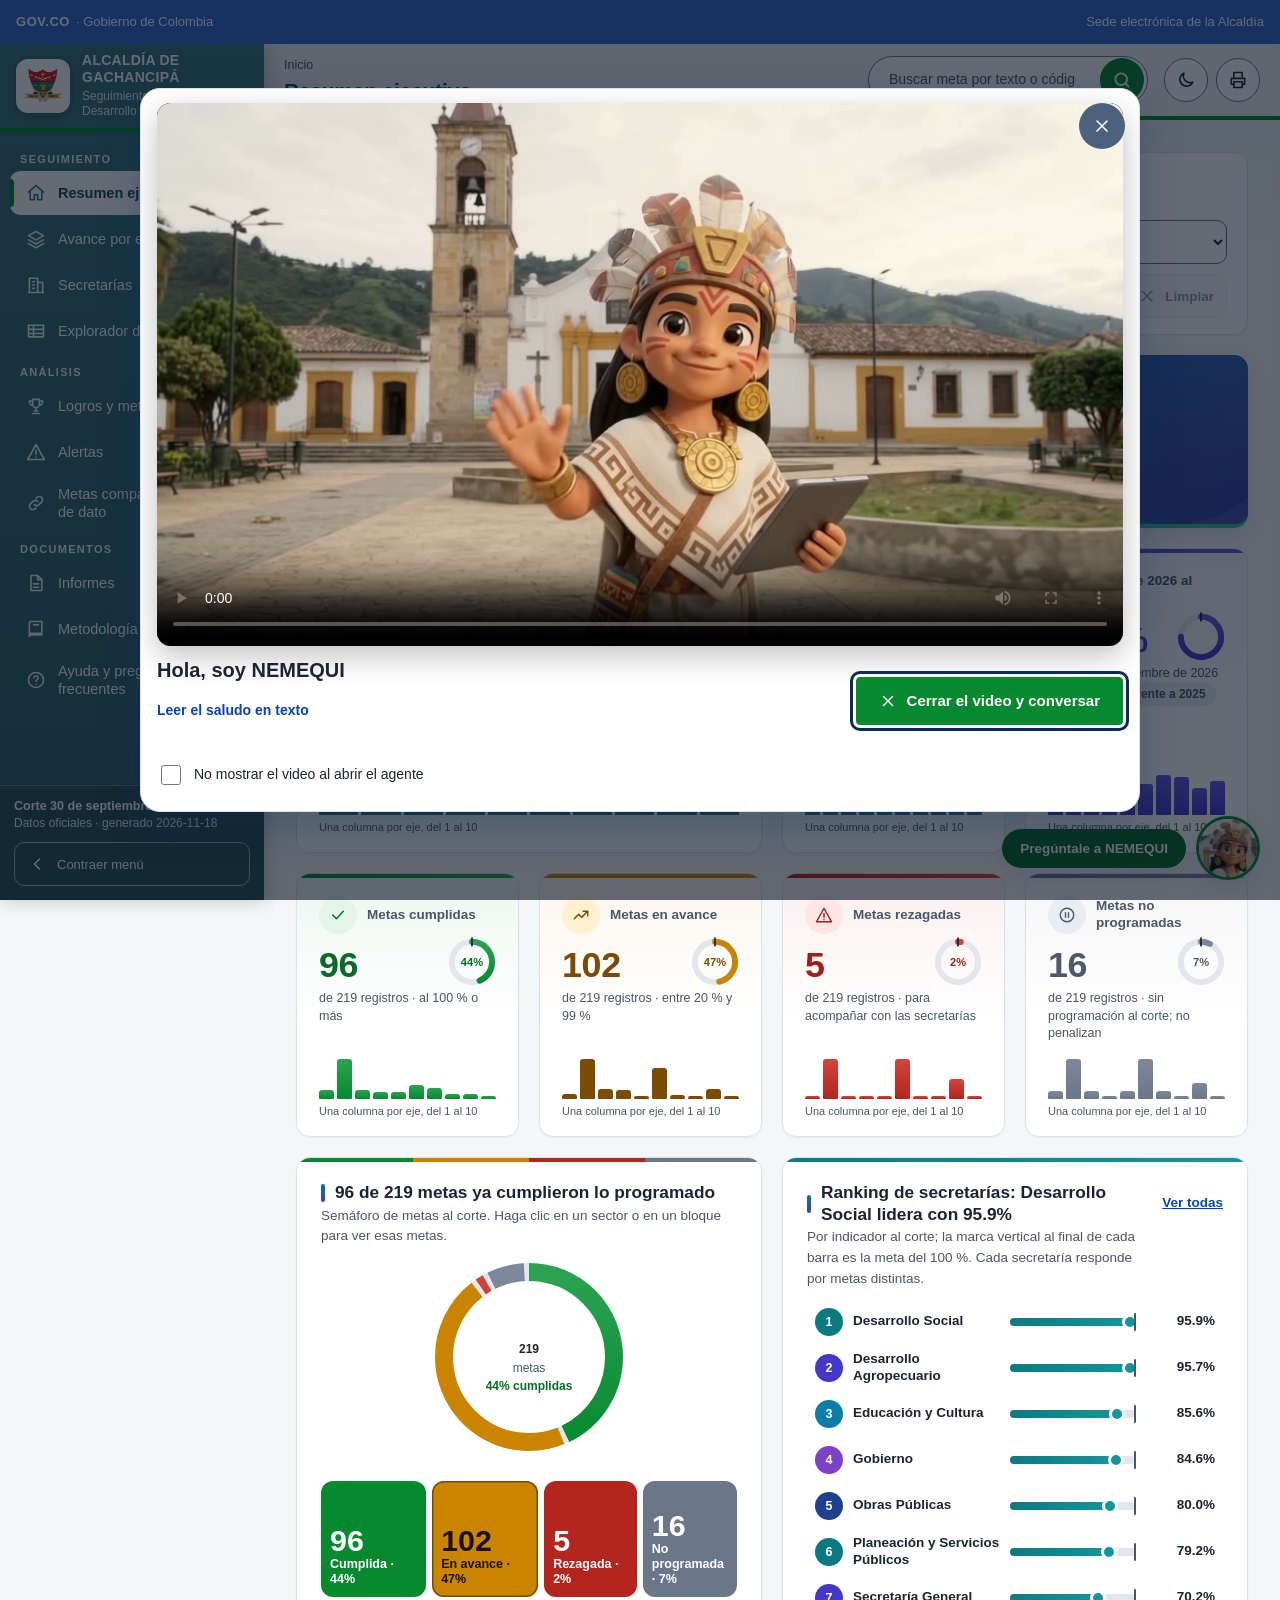
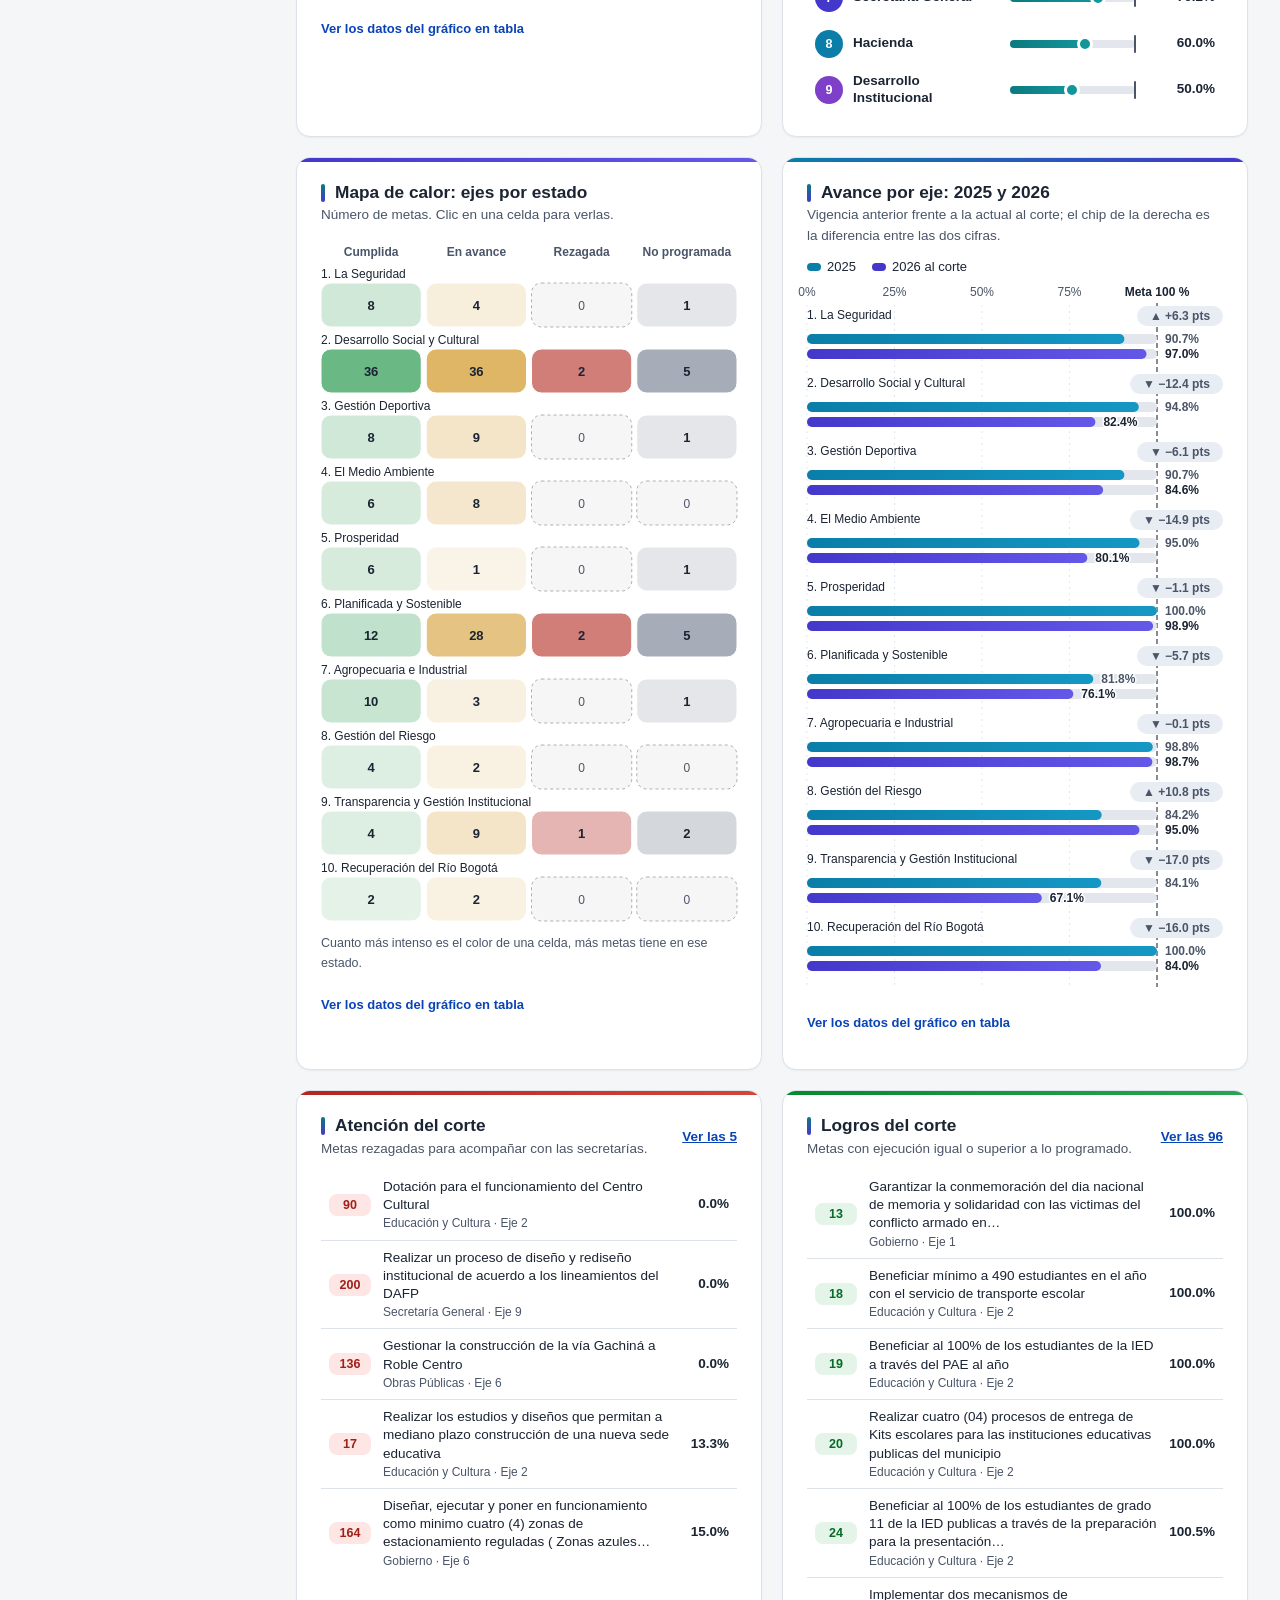
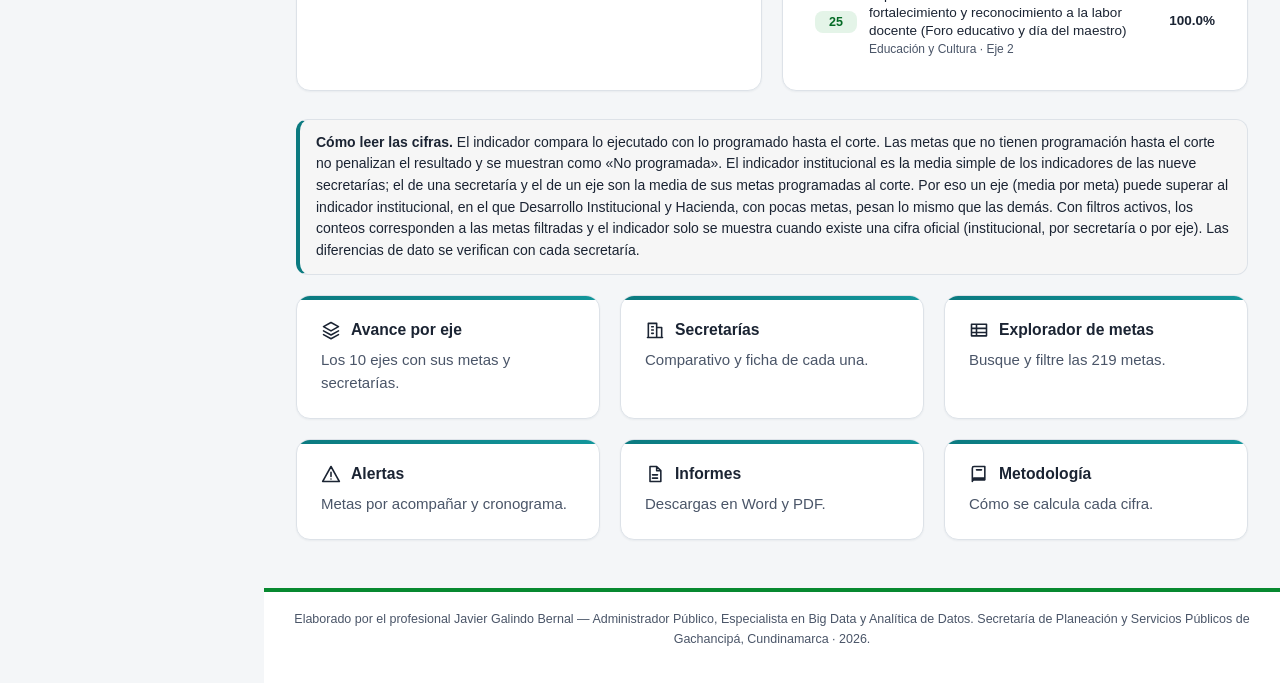
==== commit 42c835ce: "Video de NEMEQUI grande: se abre al hacer clic en el agente y, al cerrarlo, la persona queda en el c" ====
--- a/index.html
+++ b/index.html
@@ -104,7 +104,6 @@
         <button class="gs-go" type="submit" aria-label="Buscar"><svg class="ic" aria-hidden="true"><use href="#i-search"/></svg></button>
       </form>
       <div class="acts">
-        <button class="vid-btn" id="nqVideoBtn" type="button" aria-label="Ver el video de bienvenida de NEMEQUI" title="Video de NEMEQUI"><svg class="ic" aria-hidden="true"><use href="#i-play"/></svg><span>Video de NEMEQUI</span></button>
         <button class="ico-btn" id="themeBtn" type="button" aria-label="Cambiar a modo noche" title="Modo día / noche"><svg class="ic" id="themeIc"><use href="#i-moon"/></svg></button>
         <button class="ico-btn hide-sm" id="printBtn" type="button" aria-label="Imprimir esta página" title="Imprimir"><svg class="ic"><use href="#i-print"/></svg></button>
       </div>
--- a/css/app.css
+++ b/css/app.css
@@ -594,15 +594,3 @@
 .sb-col:focus-visible{outline:3px solid #FFFFFF;outline-offset:2px}
 .nav::-webkit-scrollbar-thumb{background:rgba(255,255,255,.35);border-radius:6px}
 body.menu-open .sb{box-shadow:6px 0 24px rgba(4,16,18,.45)}
-
-/* acceso permanente al video de NEMEQUI */
-.vid-btn{display:inline-flex;align-items:center;gap:8px;min-height:44px;padding:0 16px 0 12px;border-radius:999px;border:0;background:var(--verde);color:#fff;font:700 13.5px var(--f-tit);cursor:pointer;flex:none;box-shadow:0 2px 8px rgba(7,137,48,.28);transition:background .15s,transform .15s}
-.vid-btn:hover{background:var(--verde-d);transform:translateY(-1px)}
-.vid-btn:focus-visible{outline:3px solid var(--focus);outline-offset:2px}
-.vid-btn .ic{fill:#fff;stroke:#fff;width:18px;height:18px}
-:root[data-theme="dark"] .vid-btn{background:#4FCB78;color:#06210F;box-shadow:0 2px 10px rgba(79,203,120,.25)}
-:root[data-theme="dark"] .vid-btn:hover{background:#6BDB91}
-:root[data-theme="dark"] .vid-btn .ic{fill:#06210F;stroke:#06210F}
-@media (max-width:720px){.vid-btn span{display:none}.vid-btn{width:44px;padding:0;justify-content:center}}
-@media (prefers-reduced-motion:reduce){.vid-btn{transition:none}.vid-btn:hover{transform:none}}
-@media print{.vid-btn{display:none!important}}
--- a/css/nemequi.css
+++ b/css/nemequi.css
@@ -91,7 +91,7 @@
 /* ---------- bienvenida ---------- */
 .nq-wel-w{position:fixed;inset:0;z-index:90;display:grid;place-items:center;padding:16px;background:rgba(8,17,31,.62);overflow-y:auto}
 .nq-wel-w[hidden]{display:none}
-.nq-wel{position:relative;width:min(460px,100%);max-height:100%;overflow-y:auto;background:var(--surf);color:var(--ink);border:1px solid var(--line);border-radius:20px;box-shadow:var(--nq-sh);padding:16px 18px 18px;animation:nqIn .25s ease-out}
+.nq-wel{position:relative;width:min(1000px,100%);max-height:100%;overflow-y:auto;background:var(--surf);color:var(--ink);border:1px solid var(--line);border-radius:20px;box-shadow:var(--nq-sh);padding:14px 16px 14px;animation:nqIn .25s ease-out}
 .nq-wel-x{position:absolute;right:8px;top:8px;z-index:2;background:rgba(11,42,85,.72);color:#fff;border-radius:50%}
 .nq-wel-x:hover{background:rgba(11,42,85,.92)}
 .nq-vid{border-radius:14px;overflow:hidden;background:#0B2A55;aspect-ratio:16/9;margin:0 0 10px}
@@ -160,3 +160,21 @@
 @media (max-width:720px){.nq-chips{max-height:104px}}
 
 .nq-wel-x:focus-visible{outline:3px solid #FFFFFF;outline-offset:2px;box-shadow:0 0 0 5px #0B2A55}
+
+/* video grande: ocupa casi toda la pantalla; al cerrarlo se queda en el agente */
+.nq-wel .nq-vid{width:min(100%,calc((100vh - 220px) * 16 / 9));margin:0 auto 12px;border-radius:14px;box-shadow:0 10px 30px rgba(0,0,0,.25)}
+.nq-wel .nq-vid video{object-fit:contain}
+.nq-wel-x{width:46px;height:46px;right:14px;top:14px}
+.nq-wb{display:flex;align-items:center;justify-content:space-between;gap:16px;flex-wrap:wrap}
+.nq-wt{flex:1 1 320px;min-width:0}
+.nq-wb .nq-wt h2{margin:0 0 4px}
+.nq-wb .nq-wa{display:flex;flex:none;margin:0}
+.nq-wb .nq-wa .btn{min-height:48px;padding:0 22px;font-size:15px;display:inline-flex;align-items:center;gap:10px}
+.nq-wb .nq-wa .btn .ic{width:18px;height:18px}
+.nq-wel .nq-chk{margin:10px 0 0}
+@media (max-width:640px){
+  .nq-wel-w{align-items:center;padding:8px}
+  .nq-wel{padding:10px}
+  .nq-wel .nq-vid{width:100%;margin-bottom:10px}
+  .nq-wb .nq-wa,.nq-wb .nq-wa .btn{width:100%;justify-content:center}
+}
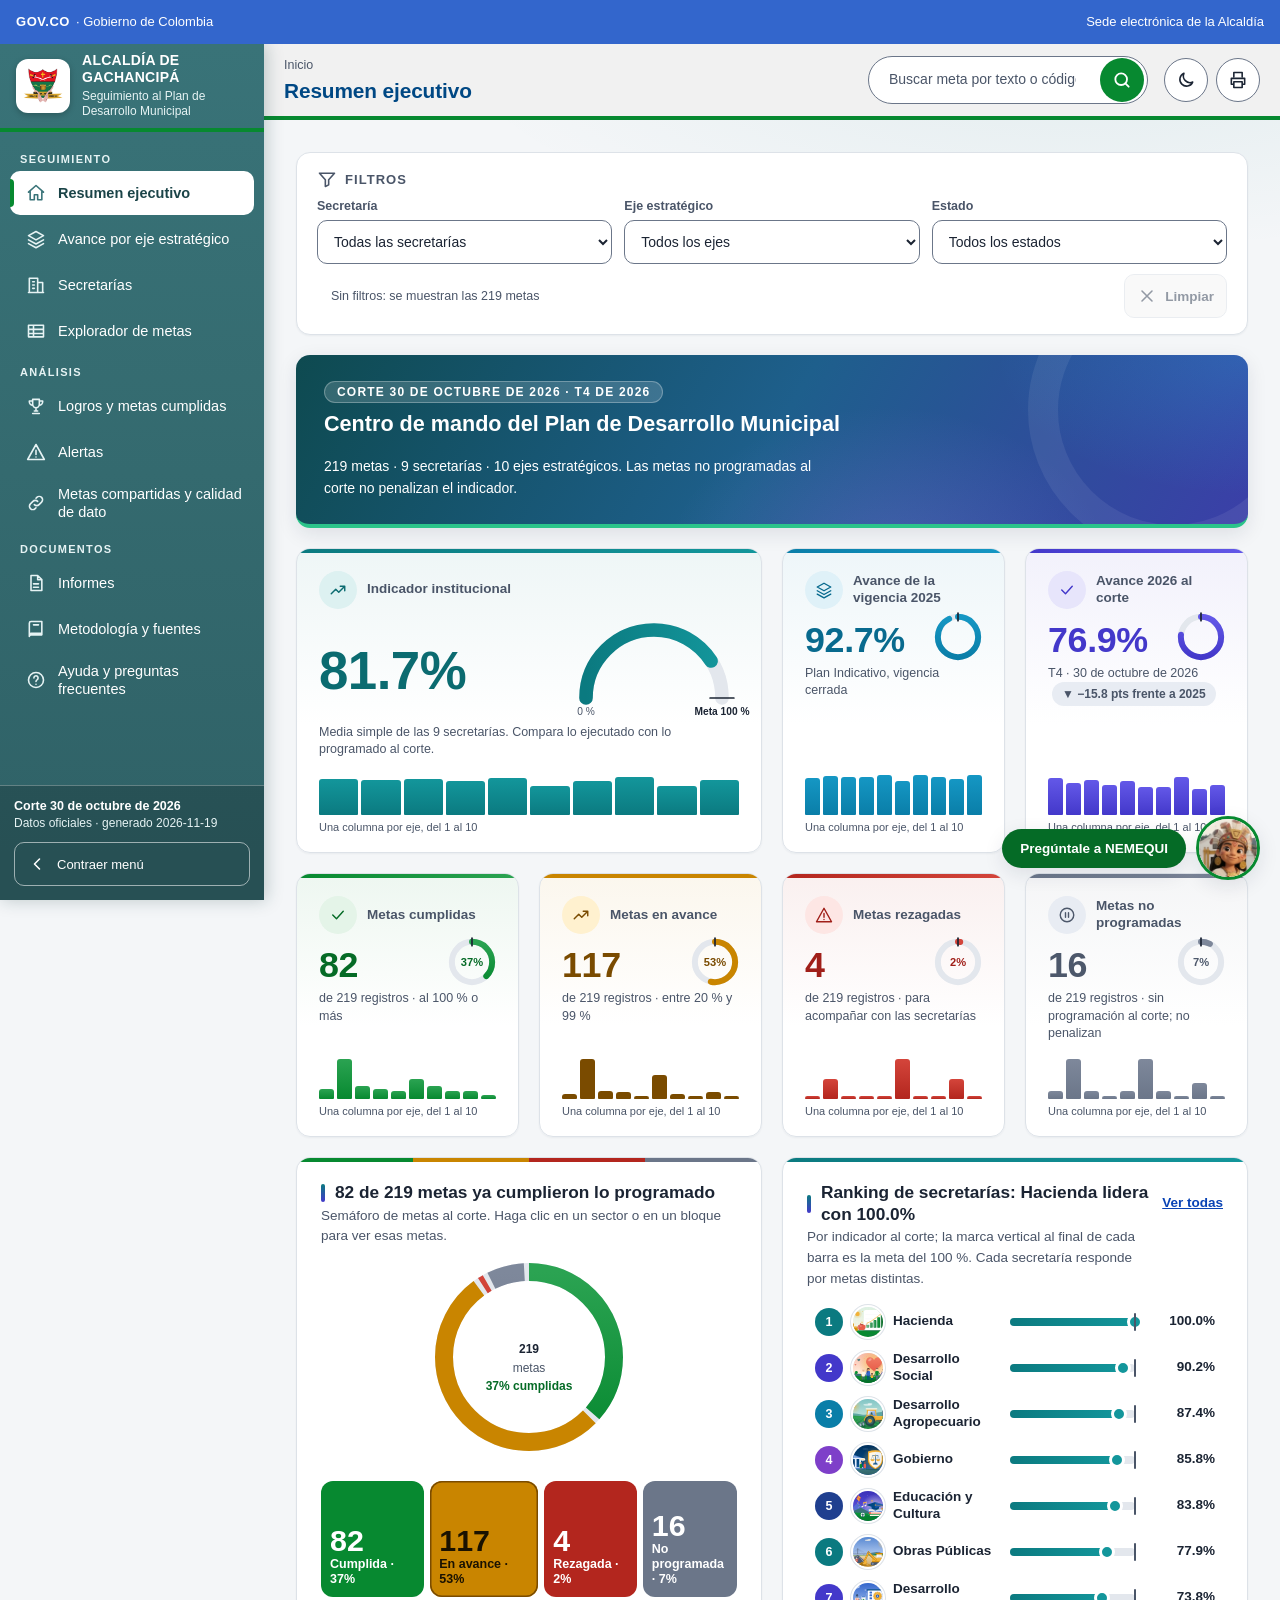
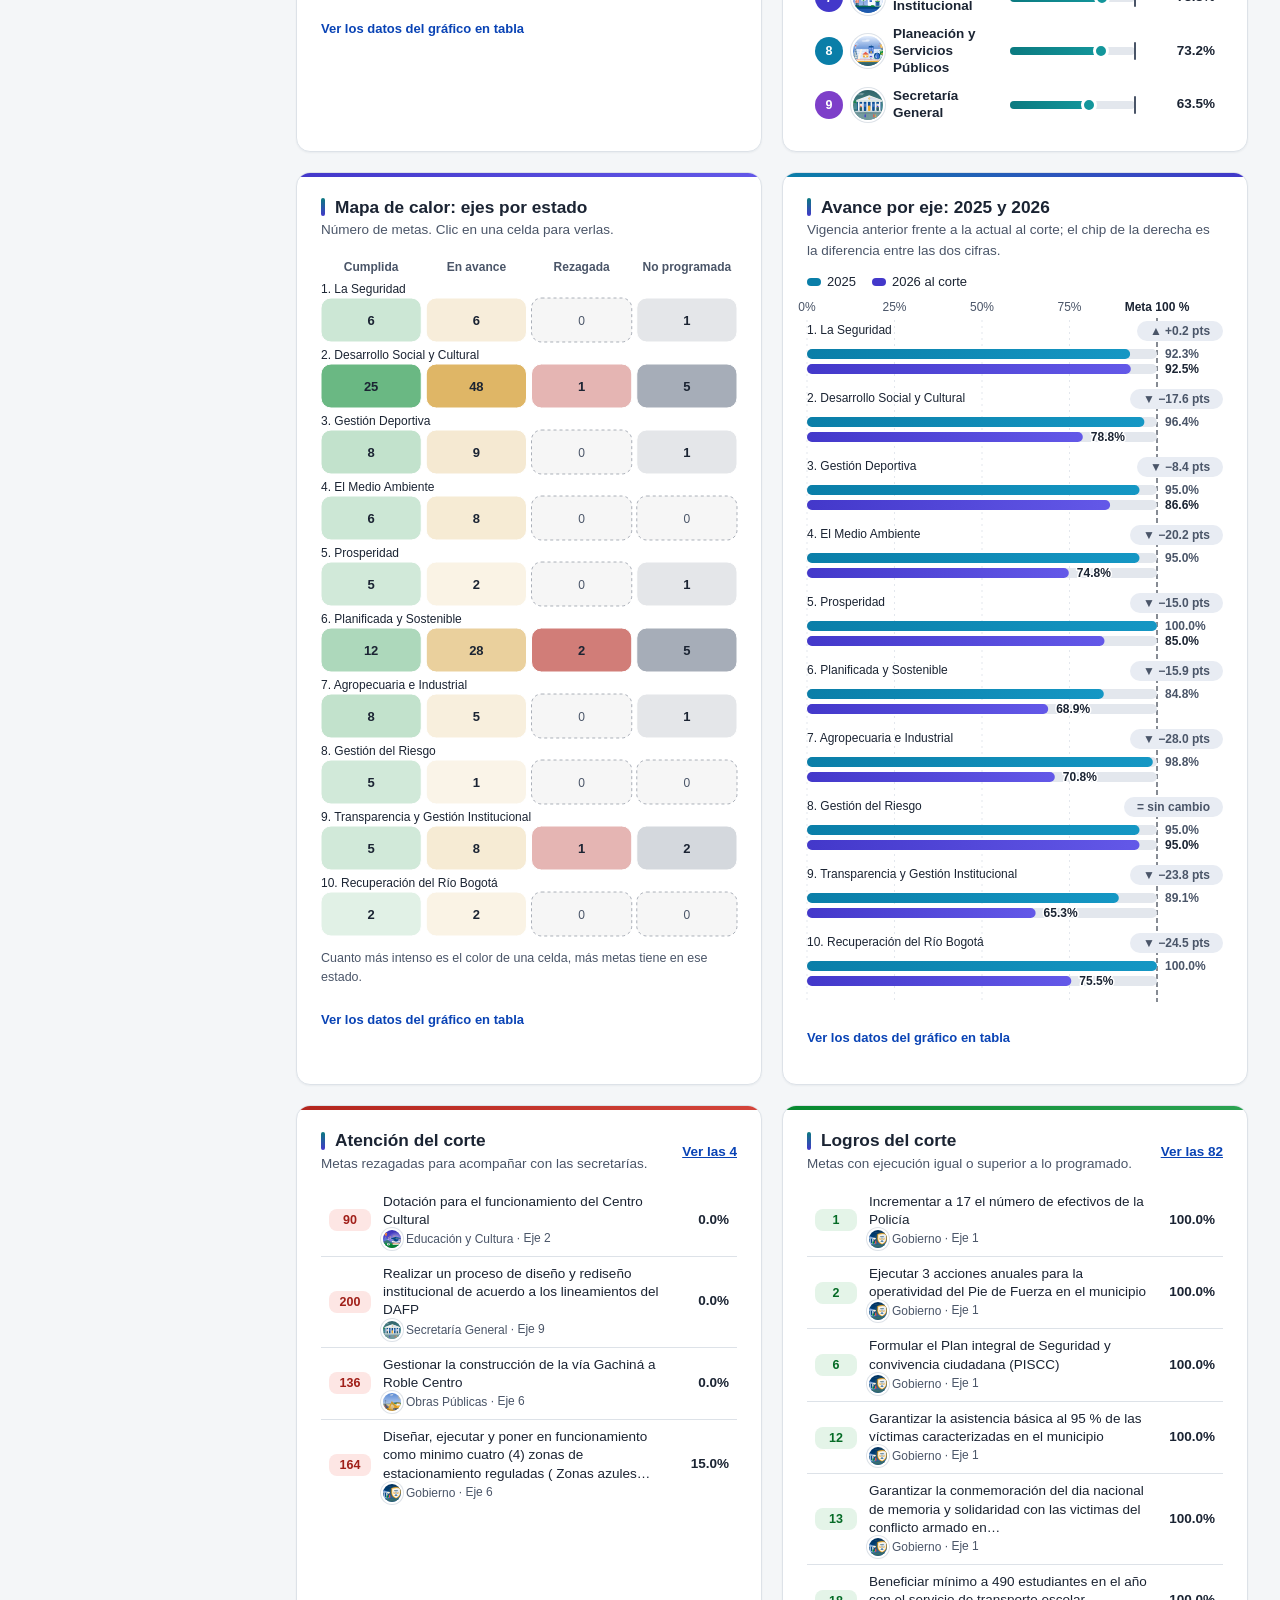
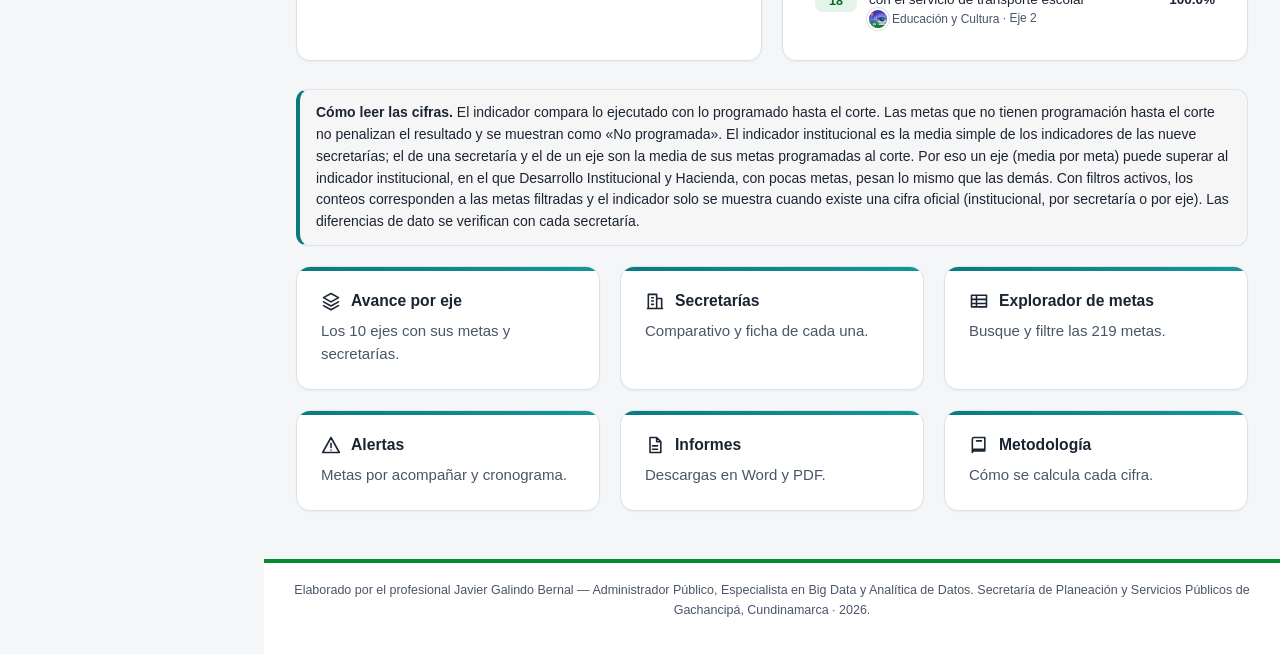
==== commit f48d3482: "Asistente con audio (preguntar con la voz y escuchar respuestas); se retira la etiqueta de 2025 toma" ====
--- a/index.html
+++ b/index.html
@@ -43,6 +43,8 @@
     <symbol id="i-copy" viewBox="0 0 24 24"><path d="M9 9h11v12H9zM5 15V3h11"/></symbol>
     <symbol id="i-trash" viewBox="0 0 24 24"><path d="M4 7h16M9 7V4h6v3M6 7l1 14h10l1-14M10 11v6M14 11v6"/></symbol>
     <symbol id="i-speaker" viewBox="0 0 24 24"><path d="M4 9v6h4l5 4V5L8 9H4zM16.5 8.5a5 5 0 010 7M19 6a8.5 8.5 0 010 12"/></symbol>
+    <symbol id="i-mic" viewBox="0 0 24 24"><path d="M12 3a3 3 0 00-3 3v6a3 3 0 006 0V6a3 3 0 00-3-3zM6 11a6 6 0 0012 0M12 17v4M9 21h6"/></symbol>
+    <symbol id="i-stop" viewBox="0 0 24 24"><rect x="6" y="6" width="12" height="12" rx="2"/></symbol>
     <symbol id="i-play" viewBox="0 0 24 24"><path d="M7 4l13 8-13 8z"/></symbol>
     <symbol id="i-pause" viewBox="0 0 24 24"><circle cx="12" cy="12" r="9"/><path d="M10 9v6M14 9v6"/></symbol>
   </defs>
--- a/css/app.css
+++ b/css/app.css
@@ -594,3 +594,33 @@
 .sb-col:focus-visible{outline:3px solid #FFFFFF;outline-offset:2px}
 .nav::-webkit-scrollbar-thumb{background:rgba(255,255,255,.35);border-radius:6px}
 body.menu-open .sb{box-shadow:6px 0 24px rgba(4,16,18,.45)}
+
+/* ilustraciones por secretaría */
+.lcard .lc-img{display:block;margin:-24px -24px 6px;aspect-ratio:16/9;overflow:hidden;background:var(--azul-l);border-radius:var(--r) var(--r) 0 0}
+.lcard .lc-img img{width:100%;height:100%;object-fit:cover;display:block;transition:transform .35s ease}
+.lcard:hover .lc-img img{transform:scale(1.04)}
+.lcard::before{z-index:2}
+.sec-hero{position:relative;display:grid;grid-template-columns:minmax(0,5fr) minmax(0,4fr);align-items:stretch;border-radius:var(--r);overflow:hidden;background:linear-gradient(120deg,var(--hero-a),var(--hero-b));color:#fff;box-shadow:var(--shadow2);min-height:190px}
+.sec-hero-tx{padding:24px 26px;display:flex;flex-direction:column;justify-content:center;gap:6px}
+.sec-hero-tx h2{color:#fff;font-size:clamp(1.2rem,2.4vw,1.7rem);line-height:1.2}
+.sec-hero-tx p{margin:0;color:#E8F1FF}
+.sec-hero-tx .eyebrow{font:700 11.5px var(--f-tit);letter-spacing:.14em;text-transform:uppercase;color:#CFE3FF}
+.sec-hero-img{display:block;order:2;min-height:190px}
+.sec-hero-img img{width:100%;height:100%;object-fit:cover;display:block}
+@media (max-width:720px){.sec-hero{grid-template-columns:1fr}.sec-hero-img{order:-1;min-height:0;aspect-ratio:16/9}.sec-hero-tx{padding:18px}}
+@media (prefers-reduced-motion:reduce){.lcard .lc-img img{transition:none}.lcard:hover .lc-img img{transform:none}}
+
+/* miniaturas de secretaría junto al nombre */
+.sec-l{display:inline-flex;align-items:center;gap:8px;vertical-align:middle;min-width:0}
+.sec-l>span{min-width:0}
+.sec-av{flex:none;border-radius:50%;object-fit:cover;object-position:62% 50%;display:block;background:var(--azul-l);box-shadow:0 0 0 2px var(--surf),0 0 0 3px var(--line)}
+.rank .nm{display:flex;align-items:center;gap:10px;min-width:0}
+.rank .nm>span{min-width:0}
+.mlist small .sec-l{gap:5px}
+.dl-item .tt b .sec-l{gap:12px}
+.sec-li{list-style:none;margin-left:-18px;padding:4px 0}
+.sec-li a{text-decoration:none;font-weight:600}
+.sec-li a:hover .sec-l>span{text-decoration:underline}
+td .sec-l{white-space:nowrap}
+@media (max-width:720px){.rank .nm .sec-av{width:26px;height:26px}}
+@media print{.sec-av{box-shadow:none}}
--- a/css/nemequi.css
+++ b/css/nemequi.css
@@ -178,3 +178,13 @@
   .nq-wel .nq-vid{width:100%;margin-bottom:10px}
   .nq-wb .nq-wa,.nq-wb .nq-wa .btn{width:100%;justify-content:center}
 }
+
+/* Audio: micrófono y lectura por respuesta */
+.nq-mic{width:44px;height:44px;border-radius:12px;border:1px solid var(--borde-ctl);background:var(--surf);color:var(--ink);display:grid;place-items:center;cursor:pointer;flex:none}
+.nq-mic:hover{background:var(--hov)}
+.nq-mic:focus-visible{outline:3px solid var(--focus);outline-offset:1px}
+.nq-mic .ic{width:20px;height:20px}
+.nq-mic.on{background:#B3261E;border-color:#B3261E;color:#fff;animation:nqmic 1.2s ease-in-out infinite}
+@keyframes nqmic{0%,100%{box-shadow:0 0 0 0 rgba(179,38,30,.45)}50%{box-shadow:0 0 0 8px rgba(179,38,30,0)}}
+.nq-cp.on{color:var(--ink);background:var(--hov)}
+@media (prefers-reduced-motion:reduce){.nq-mic.on{animation:none;box-shadow:0 0 0 3px rgba(179,38,30,.35)}}
